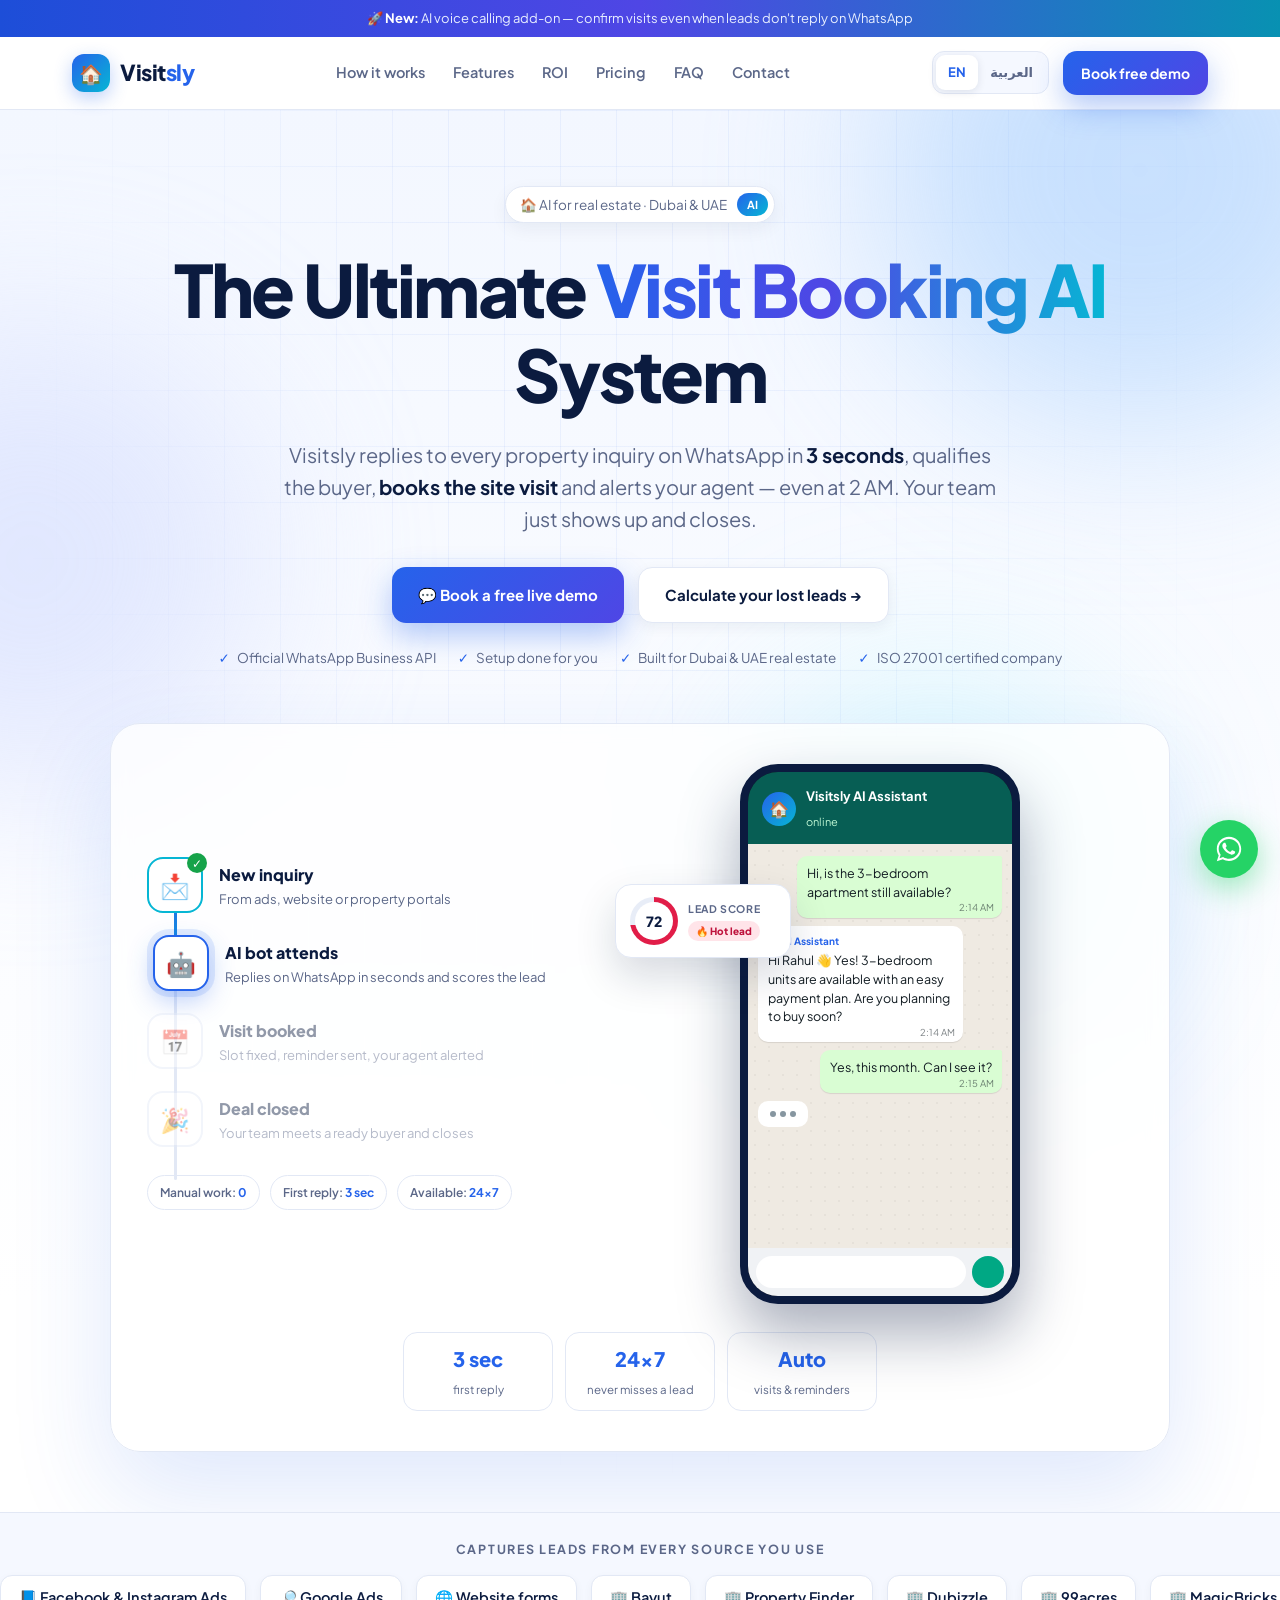
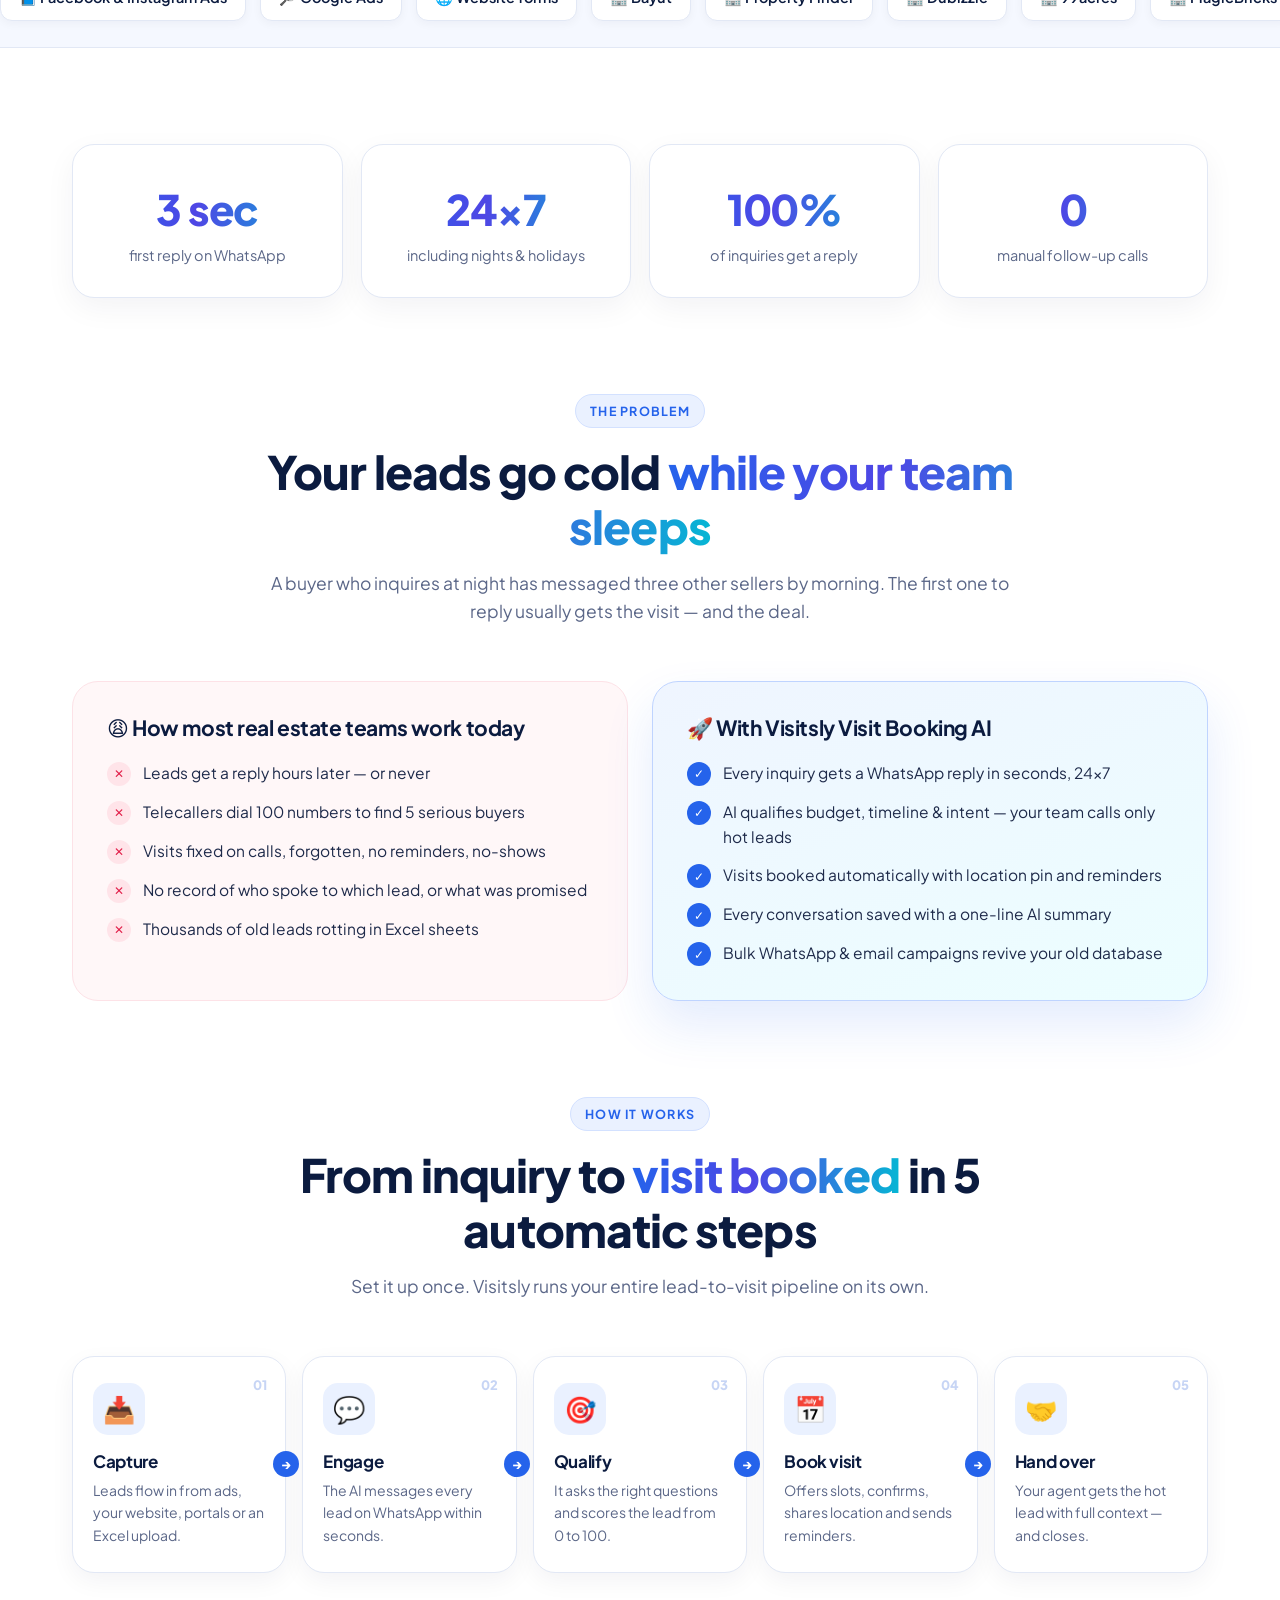
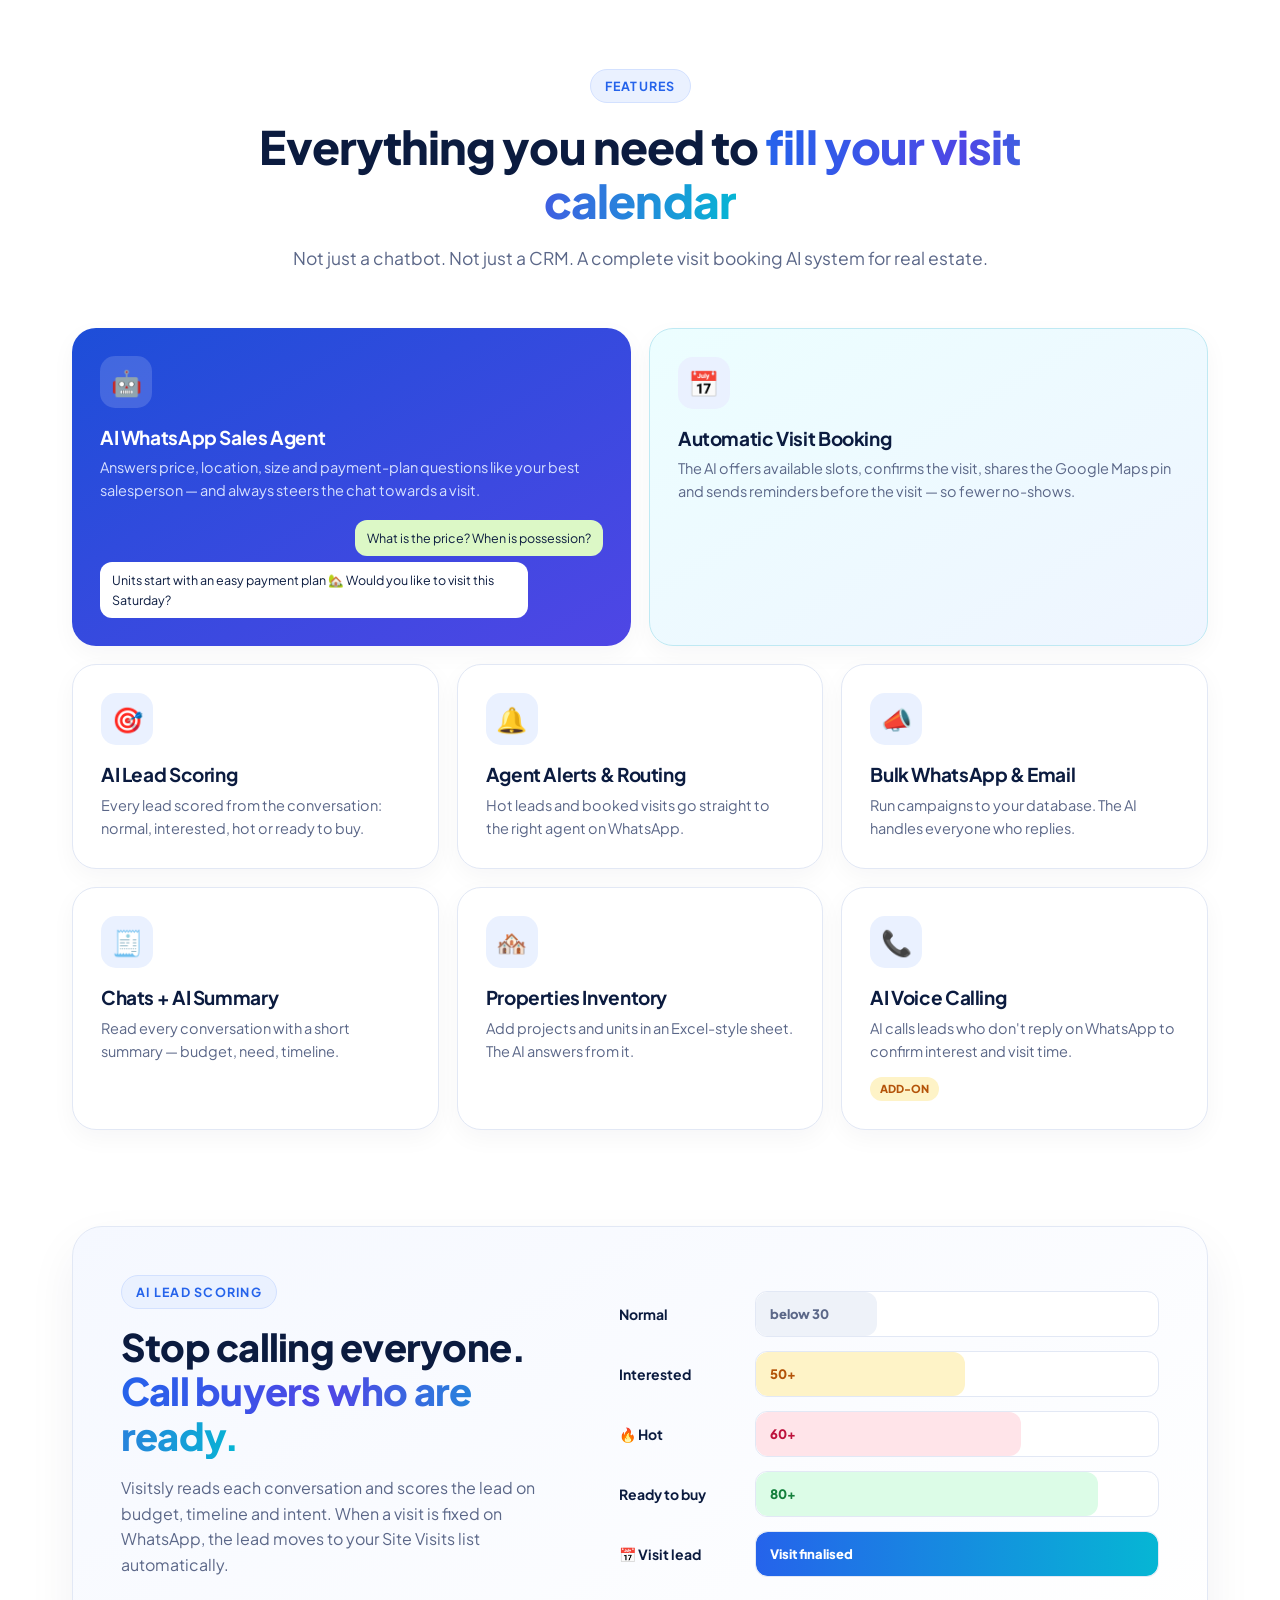
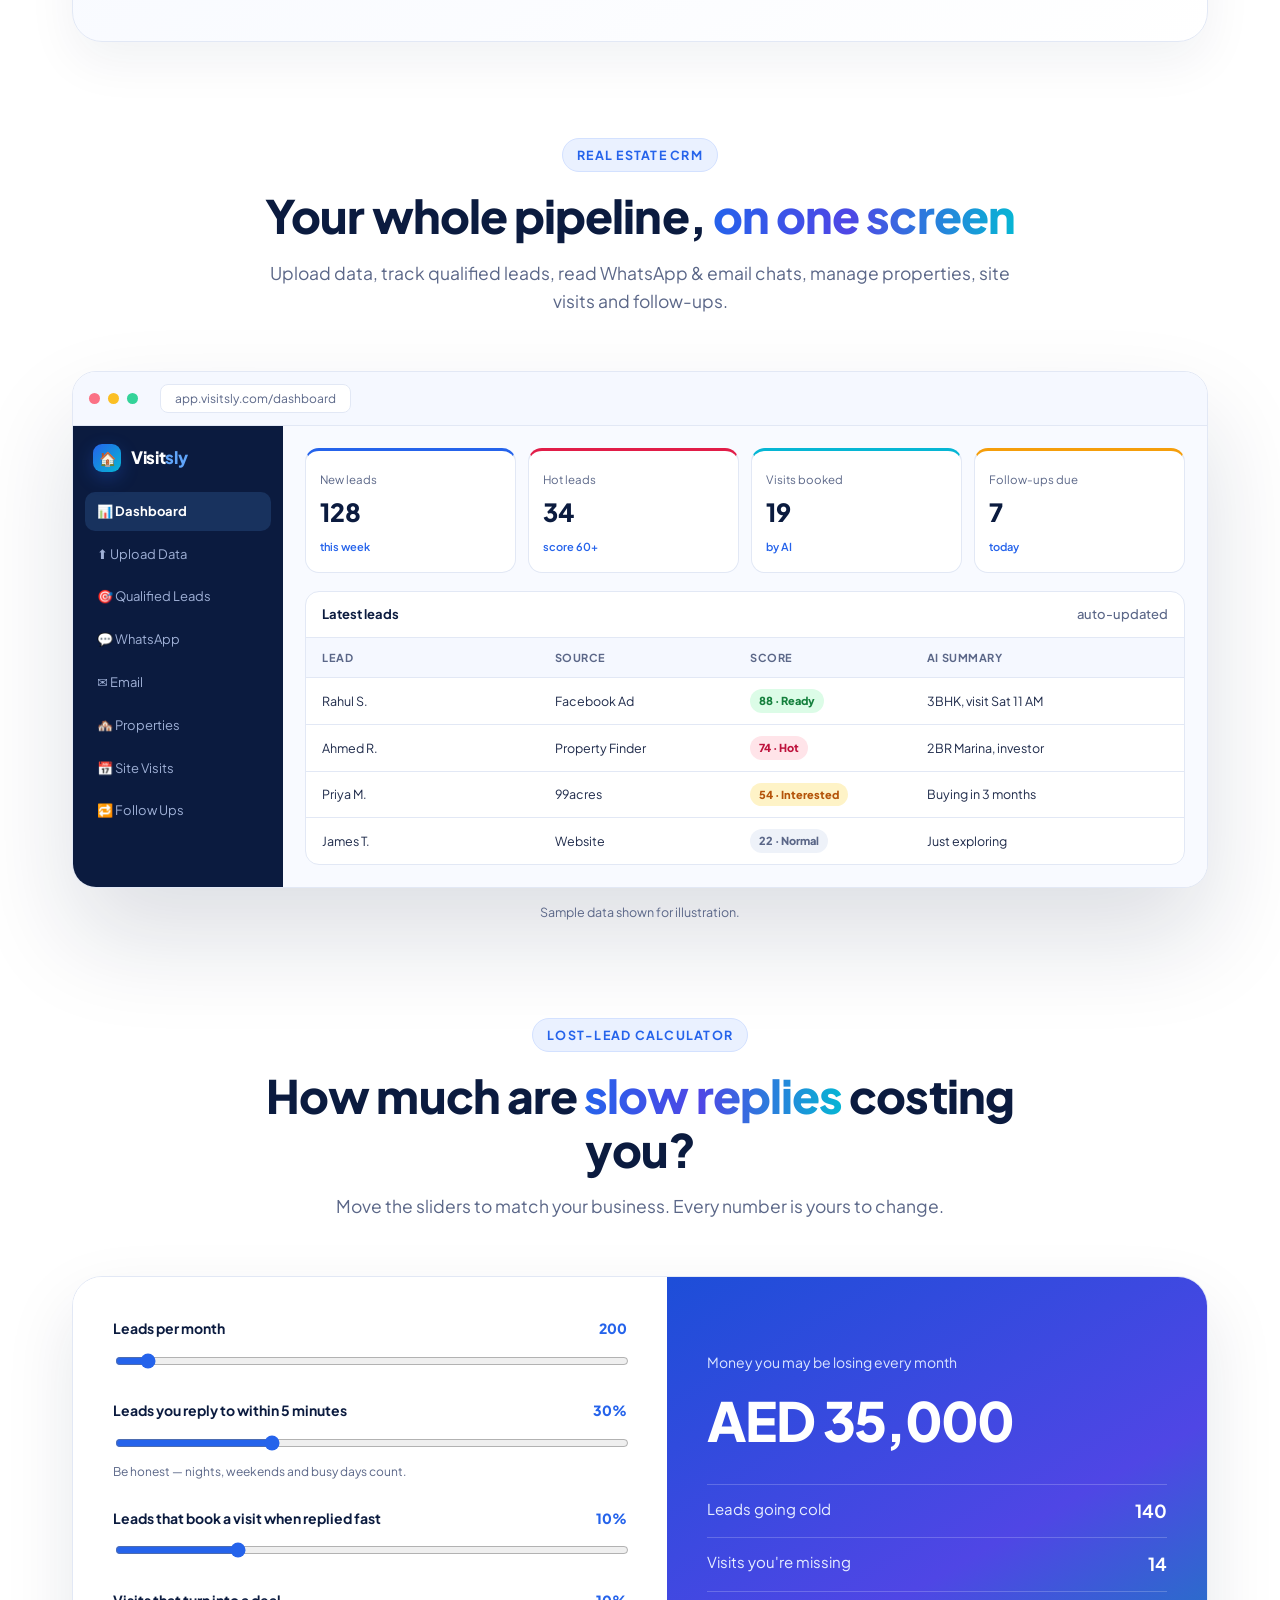
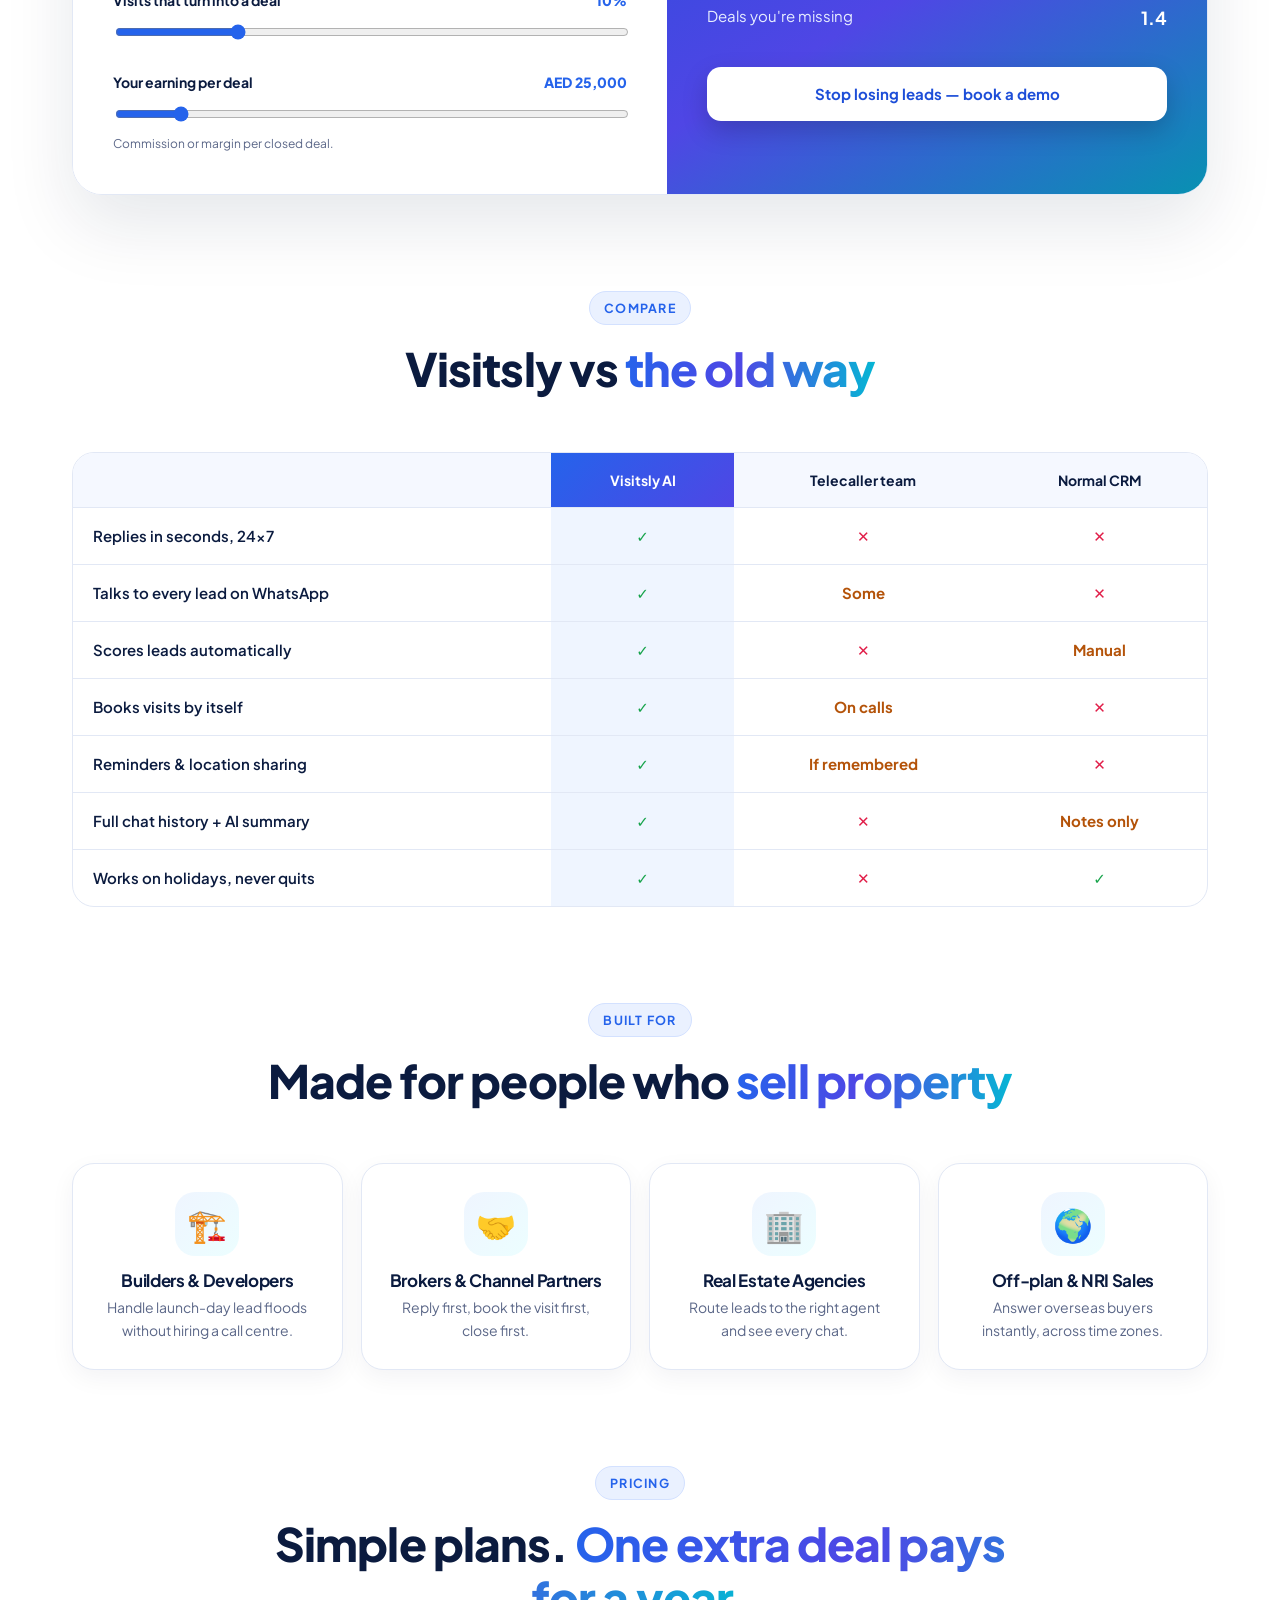
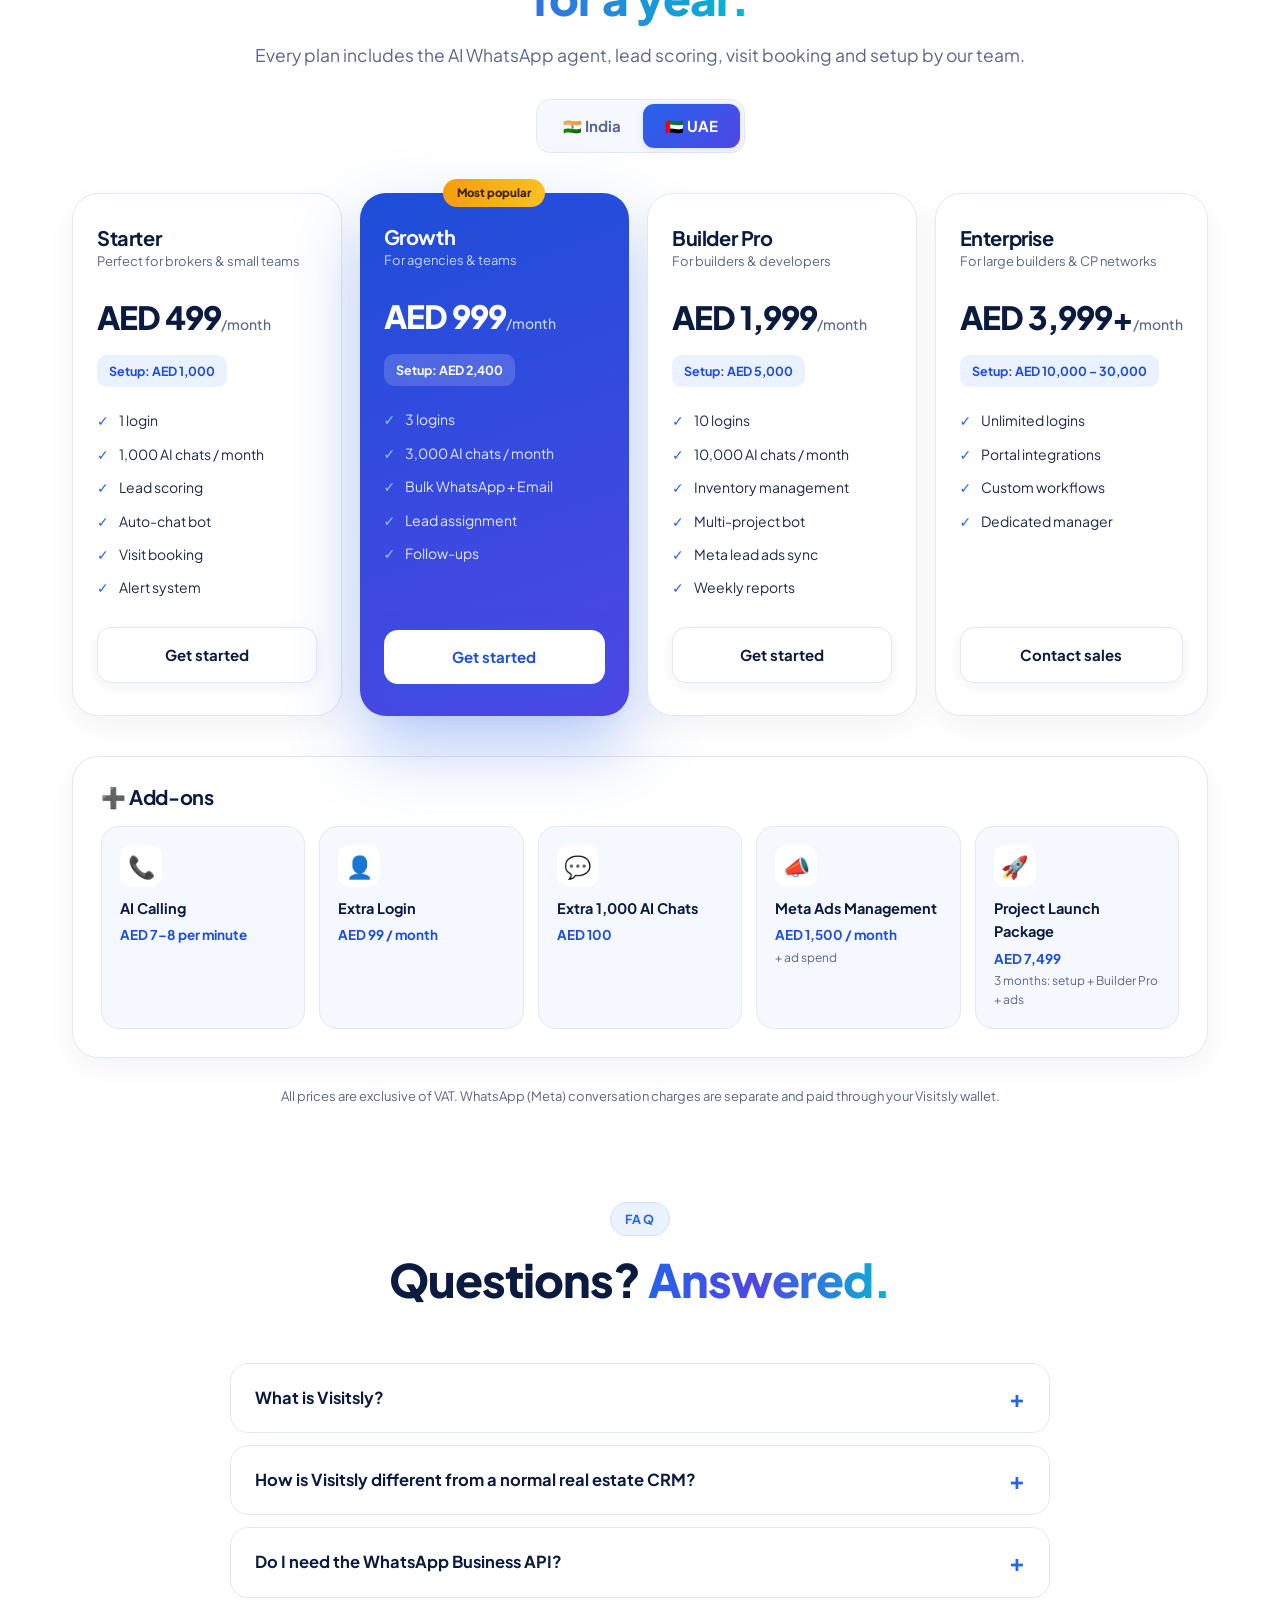
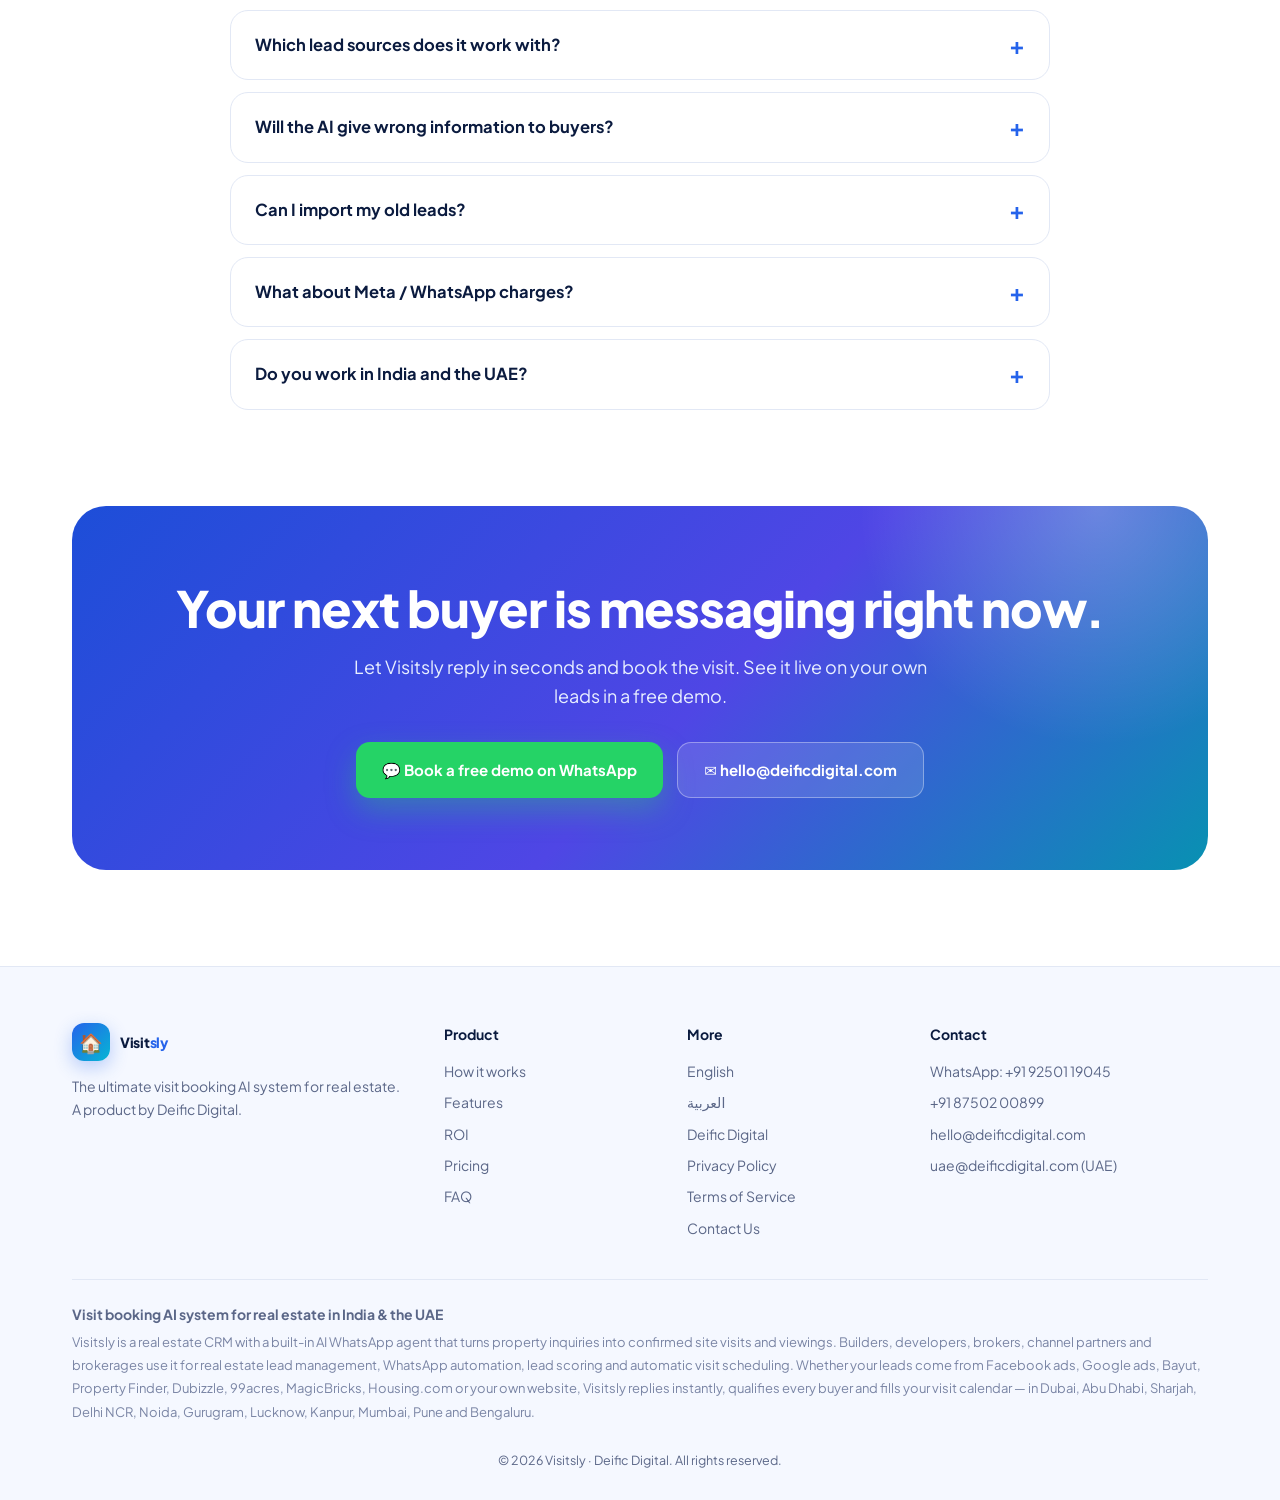
==== index.html @ 12e11d24 "Initial Visitsly website upload" ====
<!doctype html>

<html dir="ltr" lang="en">
  <head>
    <meta charset="utf-8" />
    <meta content="width=device-width,initial-scale=1" name="viewport" />
    <title>
      Visitsly — The Ultimate Visit Booking AI System for Real Estate | WhatsApp
      AI CRM
    </title>
    <meta
      content="Visitsly replies to every property lead on WhatsApp in 3 seconds, qualifies the buyer and books the site visit automatically. AI real estate CRM for builders, brokers and agencies in India and the UAE. Book a free demo."
      name="description"
    />
    <meta content="index,follow,max-image-preview:large" name="robots" />
    <link href="https://visitsly.com/" rel="canonical" />
    <meta content="website" property="og:type" />
    <meta content="Visitsly" property="og:site_name" />
    <meta content="en_US" property="og:locale" />
    <meta content="https://visitsly.com/" property="og:url" />
    <meta
      content="Visitsly — The Ultimate Visit Booking AI System"
      property="og:title"
    />
    <meta
      content="Visitsly replies to every property lead on WhatsApp in 3 seconds, qualifies the buyer and books the site visit automatically. AI real estate CRM for builders, brokers and agencies in India and the UAE. Book a free demo."
      property="og:description"
    />
    <meta content="https://visitsly.com/og-image.png" property="og:image" />
    <meta content="summary_large_image" name="twitter:card" />
    <meta
      content="Visitsly — The Ultimate Visit Booking AI System"
      name="twitter:title"
    />
    <meta
      content="Visitsly replies to every property lead on WhatsApp in 3 seconds, qualifies the buyer and books the site visit automatically. AI real estate CRM for builders, brokers and agencies in India and the UAE. Book a free demo."
      name="twitter:description"
    />
    <meta content="#2563eb" name="theme-color" />
    <link
      href="data:image/svg+xml,&lt;svg xmlns='http://www.w3.org/2000/svg' viewBox='0 0 100 100'&gt;&lt;rect width='100' height='100' rx='24' fill='%232563eb'/&gt;&lt;text x='50' y='68' font-size='56' text-anchor='middle'&gt;🏠&lt;/text&gt;&lt;/svg&gt;"
      rel="icon"
    />
    <link href="https://fonts.googleapis.com" rel="preconnect" />
    <link crossorigin="" href="https://fonts.gstatic.com" rel="preconnect" />
    <link
      href="https://fonts.googleapis.com/css2?family=Plus+Jakarta+Sans:wght@400;500;600;700;800&amp;family=IBM+Plex+Sans+Arabic:wght@400;500;600;700&amp;display=swap"
      rel="stylesheet"
    />
    <script type="application/ld+json">
      {
        "@context": "https://schema.org",
        "@graph": [
          {
            "@type": "Organization",
            "@id": "https://visitsly.com/#org",
            "name": "Visitsly by Deific Digital",
            "url": "https://visitsly.com/",
            "parentOrganization": {
              "@type": "Organization",
              "name": "Deific Digital",
              "url": "https://www.deificdigital.com"
            },
            "email": "hello@deificdigital.com",
            "contactPoint": [
              {
                "@type": "ContactPoint",
                "telephone": "+91-9250119045",
                "contactType": "sales",
                "areaServed": ["IN", "AE"],
                "availableLanguage": ["English"]
              }
            ]
          },
          {
            "@type": "WebPage",
            "url": "https://visitsly.com/",
            "name": "Visitsly — The Ultimate Visit Booking AI System for Real Estate | WhatsApp AI CRM",
            "inLanguage": "en",
            "isPartOf": {
              "@type": "WebSite",
              "@id": "https://visitsly.com/#website",
              "name": "Visitsly",
              "url": "https://visitsly.com/"
            }
          },
          {
            "@type": "SoftwareApplication",
            "name": "Visitsly",
            "applicationCategory": "BusinessApplication",
            "applicationSubCategory": "Real Estate CRM",
            "operatingSystem": "Web",
            "description": "Visitsly replies to every property lead on WhatsApp in 3 seconds, qualifies the buyer and books the site visit automatically. AI real estate CRM for builders, brokers and agencies in India and the UAE. Book a free demo.",
            "url": "https://visitsly.com/",
            "inLanguage": "en",
            "areaServed": ["IN", "AE"],
            "publisher": { "@id": "https://visitsly.com/#org" },
            "offers": [
              {
                "@type": "Offer",
                "name": "Starter",
                "price": "3999",
                "priceCurrency": "INR",
                "areaServed": "IN"
              },
              {
                "@type": "Offer",
                "name": "Growth",
                "price": "7999",
                "priceCurrency": "INR",
                "areaServed": "IN"
              },
              {
                "@type": "Offer",
                "name": "Builder Pro",
                "price": "14999",
                "priceCurrency": "INR",
                "areaServed": "IN"
              },
              {
                "@type": "Offer",
                "name": "Starter",
                "price": "499",
                "priceCurrency": "AED",
                "areaServed": "AE"
              },
              {
                "@type": "Offer",
                "name": "Growth",
                "price": "999",
                "priceCurrency": "AED",
                "areaServed": "AE"
              },
              {
                "@type": "Offer",
                "name": "Builder Pro",
                "price": "1999",
                "priceCurrency": "AED",
                "areaServed": "AE"
              }
            ]
          },
          {
            "@type": "FAQPage",
            "mainEntity": [
              {
                "@type": "Question",
                "name": "What is Visitsly?",
                "acceptedAnswer": {
                  "@type": "Answer",
                  "text": "Visitsly is a visit booking AI system for real estate. It replies to every property inquiry on WhatsApp within seconds, qualifies the buyer, scores the lead, books the site visit with reminders and alerts your sales agent — automatically, 24×7."
                }
              },
              {
                "@type": "Question",
                "name": "How is Visitsly different from a normal real estate CRM?",
                "acceptedAnswer": {
                  "@type": "Answer",
                  "text": "A normal CRM only stores leads and waits for your team to call. Visitsly actually talks to every lead on WhatsApp, finds out who is serious and books the visit by itself. It is a WhatsApp AI agent, lead scoring tool and real estate CRM in one."
                }
              },
              {
                "@type": "Question",
                "name": "Do I need the WhatsApp Business API?",
                "acceptedAnswer": {
                  "@type": "Answer",
                  "text": "Yes, and we set it up for you. You connect your number with a simple Facebook login, and Visitsly runs on the official WhatsApp Business API — no ban risk like unofficial bulk tools."
                }
              },
              {
                "@type": "Question",
                "name": "Which lead sources does it work with?",
                "acceptedAnswer": {
                  "@type": "Answer",
                  "text": "Any source — Facebook and Instagram lead ads, Google Ads, your website forms, portals like Bayut, Property Finder, Dubizzle, 99acres, MagicBricks and Housing.com, or a simple Excel upload."
                }
              },
              {
                "@type": "Question",
                "name": "Will the AI give wrong information to buyers?",
                "acceptedAnswer": {
                  "@type": "Answer",
                  "text": "The AI answers from the projects and properties you add in Visitsly. You can read every conversation, and anything it cannot answer is passed to your agent."
                }
              },
              {
                "@type": "Question",
                "name": "Can I import my old leads?",
                "acceptedAnswer": {
                  "@type": "Answer",
                  "text": "Yes. Upload an Excel sheet with name, mobile, email, address and job title, then send a bulk WhatsApp or email campaign. The AI takes over every reply."
                }
              },
              {
                "@type": "Question",
                "name": "What about Meta / WhatsApp charges?",
                "acceptedAnswer": {
                  "@type": "Answer",
                  "text": "Meta charges per conversation. You simply recharge a wallet inside Visitsly — no need to add your own card to Meta. These charges are separate from your plan."
                }
              },
              {
                "@type": "Question",
                "name": "Do you work in India and the UAE?",
                "acceptedAnswer": {
                  "@type": "Answer",
                  "text": "Yes. Visitsly is used by real estate teams across India (Delhi NCR, Noida, Lucknow, Kanpur, Mumbai, Pune, Bengaluru) and the UAE (Dubai, Abu Dhabi, Sharjah). Pricing is available in INR for India and AED for the UAE."
                }
              }
            ]
          }
        ]
      }
    </script>
    <style>
      :root {
        --font: "Plus Jakarta Sans", system-ui, sans-serif;
      }
      :root {
        --bg: #ffffff;
        --soft: #f5f8ff;
        --soft2: #eaf1ff;
        --line: #e2e8f5;
        --ink: #0b1b3f;
        --text: #1e2a4a;
        --muted: #5b6788;
        --blue: #2563eb;
        --blue-d: #1d4ed8;
        --indigo: #4f46e5;
        --cyan: #06b6d4;
        --sky: #38bdf8;
        --green: #16a34a;
        --wa: #25d366;
        --gold: #f59e0b;
        --pink: #e11d48;
        --navy: #0b1b3f;
      }
      * {
        box-sizing: border-box;
      }
      html {
        scroll-behavior: smooth;
      }
      body {
        margin: 0;
        overflow-x: hidden;
        background: var(--bg);
        color: var(--text);
        font-family: var(--font);
        line-height: 1.6;
        -webkit-font-smoothing: antialiased;
      }
      a {
        color: inherit;
        text-decoration: none;
      }
      .wrap {
        max-width: 1180px;
        margin: 0 auto;
        padding: 0 22px;
      }
      section {
        padding: 96px 0;
        position: relative;
      }
      h1,
      h2,
      h3 {
        line-height: 1.18;
        margin: 0;
        letter-spacing: -0.02em;
        color: var(--ink);
      }
      [dir="rtl"] h1,
      [dir="rtl"] h2,
      [dir="rtl"] h3 {
        letter-spacing: 0;
        line-height: 1.35;
      }
      .eyebrow {
        display: inline-flex;
        align-items: center;
        gap: 8px;
        font-size: 12.5px;
        font-weight: 700;
        letter-spacing: 0.1em;
        text-transform: uppercase;
        color: var(--blue);
        background: var(--soft2);
        border: 1px solid #d3e1ff;
        padding: 6px 14px;
        border-radius: 99px;
        margin-bottom: 16px;
      }
      [dir="rtl"] .eyebrow {
        letter-spacing: 0;
        font-size: 13.5px;
      }
      .sec-head {
        text-align: center;
        max-width: 780px;
        margin: 0 auto 56px;
      }
      .sec-head h2 {
        font-size: clamp(30px, 4.2vw, 46px);
        font-weight: 800;
      }
      .sec-head p {
        color: var(--muted);
        font-size: 17.5px;
        margin: 16px 0 0;
      }
      .grad {
        background: linear-gradient(
          92deg,
          #2563eb 0%,
          #4f46e5 45%,
          #06b6d4 100%
        );
        -webkit-background-clip: text;
        background-clip: text;
        color: transparent;
      }
      .btn {
        display: inline-flex;
        align-items: center;
        justify-content: center;
        gap: 8px;
        font-weight: 700;
        font-size: 15px;
        padding: 15px 26px;
        border-radius: 14px;
        transition:
          transform 0.2s,
          box-shadow 0.2s,
          background 0.2s;
        border: 0;
        font-family: inherit;
        cursor: pointer;
      }
      .btn-primary {
        background: linear-gradient(135deg, #2563eb, #4f46e5);
        color: #fff;
        box-shadow: 0 12px 30px rgba(37, 99, 235, 0.35);
      }
      .btn-primary:hover {
        transform: translateY(-2px);
        box-shadow: 0 16px 40px rgba(37, 99, 235, 0.45);
      }
      .btn-ghost {
        background: #fff;
        border: 1px solid var(--line);
        color: var(--ink);
        box-shadow: 0 4px 14px rgba(11, 27, 63, 0.06);
      }
      .btn-ghost:hover {
        border-color: #bcd0ff;
        background: var(--soft);
      }
      .btn-wa {
        background: var(--wa);
        color: #fff;
        box-shadow: 0 12px 30px rgba(37, 211, 102, 0.35);
      }

      .topbar {
        background: linear-gradient(90deg, #1d4ed8, #4f46e5, #0891b2);
        color: #e8efff;
        font-size: 13px;
        text-align: center;
        padding: 8px 16px;
      }
      .topbar b {
        color: #fff;
      }

      .nav {
        position: sticky;
        top: 0;
        z-index: 50;
        background: rgba(255, 255, 255, 0.85);
        backdrop-filter: blur(16px);
        border-bottom: 1px solid var(--line);
      }
      .nav .wrap {
        display: flex;
        align-items: center;
        justify-content: space-between;
        height: 72px;
        gap: 16px;
      }
      .logo {
        display: flex;
        align-items: center;
        gap: 10px;
        font-size: 22px;
      }
      .logo-mark {
        width: 38px;
        height: 38px;
        border-radius: 12px;
        background: linear-gradient(135deg, #2563eb, #06b6d4);
        display: grid;
        place-items: center;
        font-size: 19px;
        box-shadow: 0 6px 18px rgba(37, 99, 235, 0.3);
      }
      .lw {
        font-weight: 800;
        letter-spacing: -0.02em;
        color: var(--ink);
        font-family: "Plus Jakarta Sans", sans-serif;
      }
      .lw span {
        color: var(--blue);
      }
      .nav-links {
        display: flex;
        gap: 28px;
        font-size: 14.5px;
        color: var(--muted);
        font-weight: 600;
      }
      .nav-links a:hover {
        color: var(--blue);
      }
      .nav-right {
        display: flex;
        gap: 12px;
        align-items: center;
      }
      .seg {
        display: inline-flex;
        background: var(--soft);
        border: 1px solid var(--line);
        border-radius: 12px;
        padding: 3px;
      }
      .seg a,
      .seg button {
        font: inherit;
        font-size: 13px;
        font-weight: 700;
        padding: 7px 14px;
        border-radius: 9px;
        color: var(--muted);
        background: none;
        border: 0;
        cursor: pointer;
      }
      .seg .on {
        background: #fff;
        color: var(--blue);
        box-shadow: 0 2px 8px rgba(11, 27, 63, 0.1);
      }
      .nav .btn {
        padding: 11px 18px;
        font-size: 14px;
      }
      .menu-btn {
        display: none;
        background: none;
        border: 0;
        color: var(--ink);
        font-size: 26px;
        cursor: pointer;
      }

      /* hero */
      .hero {
        padding: 76px 0 60px;
        overflow: hidden;
        position: relative;
        background: linear-gradient(180deg, #f3f7ff 0%, #fff 85%);
      }
      .mesh {
        position: absolute;
        inset: 0;
        pointer-events: none;
        overflow: hidden;
      }
      .mesh i {
        position: absolute;
        border-radius: 50%;
        filter: blur(90px);
        opacity: 0.45;
        animation: float 18s ease-in-out infinite;
      }
      .mesh i:nth-child(1) {
        width: 520px;
        height: 520px;
        background: #93c5fd;
        top: -200px;
        right: -120px;
      }
      .mesh i:nth-child(2) {
        width: 460px;
        height: 460px;
        background: #c7d2fe;
        top: 220px;
        left: -200px;
        animation-delay: -6s;
      }
      .mesh i:nth-child(3) {
        width: 380px;
        height: 380px;
        background: #a5f3fc;
        top: 560px;
        right: 12%;
        animation-delay: -12s;
        opacity: 0.35;
      }
      .gridbg {
        position: absolute;
        inset: 0;
        background-image:
          linear-gradient(rgba(37, 99, 235, 0.06) 1px, transparent 1px),
          linear-gradient(90deg, rgba(37, 99, 235, 0.06) 1px, transparent 1px);
        background-size: 56px 56px;
        mask-image: radial-gradient(
          ellipse at 50% 15%,
          #000 25%,
          transparent 70%
        );
        -webkit-mask-image: radial-gradient(
          ellipse at 50% 15%,
          #000 25%,
          transparent 70%
        );
      }
      @keyframes float {
        0%,
        100% {
          transform: translate(0, 0);
        }
        50% {
          transform: translate(40px, 30px);
        }
      }
      .hero-top {
        text-align: center;
        max-width: 940px;
        margin: 0 auto 54px;
        position: relative;
        z-index: 1;
      }
      .hero-badge {
        display: inline-flex;
        align-items: center;
        gap: 10px;
        background: #fff;
        border: 1px solid var(--line);
        padding: 6px 6px 6px 14px;
        border-radius: 99px;
        font-size: 13.5px;
        color: var(--muted);
        margin-bottom: 24px;
        box-shadow: 0 6px 18px rgba(11, 27, 63, 0.06);
      }
      [dir="rtl"] .hero-badge {
        padding: 6px 14px 6px 6px;
      }
      .hero-badge b {
        background: linear-gradient(135deg, #2563eb, #06b6d4);
        color: #fff;
        font-size: 11px;
        padding: 3px 10px;
        border-radius: 99px;
      }
      .hero h1 {
        font-size: clamp(36px, 6vw, 72px);
        font-weight: 800;
        letter-spacing: -0.035em;
      }
      [dir="rtl"] .hero h1 {
        letter-spacing: 0;
        font-size: clamp(32px, 5.2vw, 62px);
      }
      .hero-sub {
        font-size: clamp(16.5px, 1.9vw, 20px);
        color: var(--muted);
        max-width: 720px;
        margin: 22px auto 32px;
      }
      .hero-sub strong {
        color: var(--ink);
        font-weight: 700;
      }
      .hero-cta {
        display: flex;
        gap: 14px;
        justify-content: center;
        flex-wrap: wrap;
      }
      .trust {
        display: flex;
        gap: 22px;
        justify-content: center;
        flex-wrap: wrap;
        margin-top: 24px;
        font-size: 13.5px;
        color: var(--muted);
      }
      .trust span::before {
        content: "✓";
        color: var(--blue);
        font-weight: 800;
        margin-inline-end: 7px;
      }

      .marq {
        direction: ltr;
        border-top: 1px solid var(--line);
        border-bottom: 1px solid var(--line);
        background: var(--soft);
        padding: 26px 0;
        overflow: hidden;
      }
      .marq p {
        text-align: center;
        color: var(--muted);
        font-size: 12.5px;
        text-transform: uppercase;
        letter-spacing: 0.14em;
        font-weight: 700;
        margin: 0 0 16px;
      }
      [dir="rtl"] .marq p {
        letter-spacing: 0;
        font-size: 14px;
      }
      .track {
        display: flex;
        gap: 14px;
        width: max-content;
        animation: marq 40s linear infinite;
        direction: ltr;
      }
      .marq:hover .track {
        animation-play-state: paused;
      }
      .track span {
        white-space: nowrap;
        font-size: 14.5px;
        font-weight: 600;
        padding: 10px 18px;
        border-radius: 12px;
        background: #fff;
        border: 1px solid var(--line);
        color: var(--ink);
        box-shadow: 0 3px 10px rgba(11, 27, 63, 0.04);
      }
      @keyframes marq {
        to {
          transform: translateX(-50%);
        }
      }

      .stats {
        display: grid;
        grid-template-columns: repeat(4, 1fr);
        gap: 18px;
      }
      .stat {
        text-align: center;
        padding: 30px 18px;
        border-radius: 22px;
        background: #fff;
        border: 1px solid var(--line);
        box-shadow: 0 10px 30px rgba(11, 27, 63, 0.05);
      }
      .stat b {
        display: block;
        font-size: 42px;
        font-weight: 800;
        letter-spacing: -0.03em;
        font-family: "Plus Jakarta Sans", sans-serif;
      }
      .stat span {
        color: var(--muted);
        font-size: 14.5px;
      }

      .compare {
        display: grid;
        grid-template-columns: 1fr 1fr;
        gap: 24px;
      }
      .cmp {
        border-radius: 26px;
        padding: 34px;
        border: 1px solid var(--line);
        background: #fff;
      }
      .cmp h3 {
        font-size: 21px;
        margin-bottom: 20px;
      }
      .cmp ul {
        list-style: none;
        margin: 0;
        padding: 0;
        display: flex;
        flex-direction: column;
        gap: 14px;
      }
      .cmp li {
        display: flex;
        gap: 12px;
        font-size: 15.5px;
        color: var(--text);
      }
      .cmp li i {
        font-style: normal;
        flex: 0 0 24px;
        height: 24px;
        border-radius: 50%;
        display: grid;
        place-items: center;
        font-size: 12px;
        font-weight: 800;
        margin-top: 1px;
      }
      .cmp.bad {
        background: #fff7f8;
        border-color: #fde2e7;
      }
      .cmp.bad li i {
        background: #ffe4e9;
        color: var(--pink);
      }
      .cmp.good {
        background: linear-gradient(160deg, #eff5ff, #ecfeff);
        border-color: #bfd4ff;
        box-shadow: 0 24px 50px rgba(37, 99, 235, 0.12);
      }
      .cmp.good li i {
        background: var(--blue);
        color: #fff;
      }

      .flow {
        display: grid;
        grid-template-columns: repeat(5, 1fr);
        gap: 16px;
        counter-reset: s;
      }
      .fl {
        position: relative;
        padding: 26px 20px;
        border-radius: 22px;
        background: #fff;
        border: 1px solid var(--line);
        counter-increment: s;
        box-shadow: 0 8px 24px rgba(11, 27, 63, 0.05);
      }
      .fl::before {
        content: "0" counter(s);
        position: absolute;
        top: 18px;
        inset-inline-end: 18px;
        font-size: 13px;
        font-weight: 800;
        color: #c7d5f5;
      }
      .fl .em {
        width: 52px;
        height: 52px;
        border-radius: 15px;
        display: grid;
        place-items: center;
        font-size: 26px;
        background: var(--soft2);
      }
      .fl h3 {
        font-size: 17px;
        margin: 16px 0 8px;
      }
      .fl p {
        margin: 0;
        font-size: 14px;
        color: var(--muted);
      }
      .fl:not(:last-child)::after {
        content: "→";
        position: absolute;
        inset-inline-end: -14px;
        top: 50%;
        transform: translateY(-50%);
        width: 26px;
        height: 26px;
        border-radius: 50%;
        background: var(--blue);
        color: #fff;
        display: grid;
        place-items: center;
        font-size: 13px;
        font-weight: 800;
        z-index: 2;
      }
      [dir="rtl"] .fl:not(:last-child)::after {
        content: "←";
      }

      .bento {
        display: grid;
        grid-template-columns: repeat(6, 1fr);
        gap: 18px;
      }
      .bx {
        grid-column: span 2;
        background: #fff;
        border: 1px solid var(--line);
        border-radius: 24px;
        padding: 28px;
        position: relative;
        overflow: hidden;
        transition:
          transform 0.25s,
          box-shadow 0.25s,
          border-color 0.25s;
        box-shadow: 0 8px 24px rgba(11, 27, 63, 0.04);
      }
      .bx:hover {
        transform: translateY(-4px);
        border-color: #bfd4ff;
        box-shadow: 0 20px 40px rgba(37, 99, 235, 0.12);
      }
      .bx.w3 {
        grid-column: span 3;
      }
      .bx.hl {
        background: linear-gradient(150deg, #1d4ed8, #4f46e5);
        border: 0;
        color: #dfe7ff;
      }
      .bx.hl h3 {
        color: #fff;
      }
      .bx.hl p {
        color: #d6e0ff;
      }
      .bx.hl2 {
        background: linear-gradient(150deg, #ecfeff, #eff5ff);
        border-color: #bfe9f3;
      }
      .bx .fi {
        width: 52px;
        height: 52px;
        border-radius: 15px;
        display: grid;
        place-items: center;
        font-size: 25px;
        margin-bottom: 18px;
        background: var(--soft2);
      }
      .bx.hl .fi {
        background: rgba(255, 255, 255, 0.15);
      }
      .bx h3 {
        font-size: 19px;
        margin-bottom: 8px;
      }
      .bx p {
        margin: 0;
        color: var(--muted);
        font-size: 14.5px;
      }
      .tagx {
        display: inline-block;
        margin-top: 14px;
        font-size: 11px;
        font-weight: 800;
        color: #b45309;
        background: #fef3c7;
        padding: 3px 10px;
        border-radius: 99px;
      }
      .mini-chat {
        margin-top: 18px;
        display: flex;
        flex-direction: column;
        gap: 6px;
      }
      .mini-chat span {
        font-size: 12.5px;
        padding: 8px 12px;
        border-radius: 12px;
        max-width: 85%;
      }
      .mini-chat .u {
        align-self: flex-end;
        background: #dcf8c6;
        color: #0b1b3f;
      }
      .mini-chat .b {
        align-self: flex-start;
        background: #fff;
        color: #0b1b3f;
      }

      .score-box {
        background: linear-gradient(150deg, #f5f8ff, #fff);
        border: 1px solid var(--line);
        border-radius: 30px;
        padding: 48px;
        display: grid;
        grid-template-columns: 1fr 1.2fr;
        gap: 48px;
        align-items: center;
        box-shadow: 0 20px 50px rgba(11, 27, 63, 0.06);
      }
      .score-box h2 {
        font-size: clamp(28px, 3.4vw, 38px);
        font-weight: 800;
      }
      .score-box p {
        color: var(--muted);
        font-size: 16px;
      }
      .tiers {
        display: flex;
        flex-direction: column;
        gap: 14px;
      }
      .tier {
        display: grid;
        grid-template-columns: 120px 1fr;
        gap: 16px;
        align-items: center;
      }
      .tier b {
        font-size: 14px;
        color: var(--ink);
      }
      .bar {
        height: 46px;
        border-radius: 12px;
        background: #fff;
        border: 1px solid var(--line);
        position: relative;
        overflow: hidden;
      }
      .bar span {
        position: absolute;
        top: 0;
        bottom: 0;
        inset-inline-start: 0;
        display: flex;
        align-items: center;
        padding-inline-start: 14px;
        font-size: 13px;
        font-weight: 800;
        border-radius: 12px;
        width: 0;
        white-space: nowrap;
        transition: width 1.3s cubic-bezier(0.2, 0.8, 0.2, 1);
      }
      .in .bar span {
        width: var(--w);
      }

      .dash {
        border-radius: 24px;
        border: 1px solid var(--line);
        background: #fff;
        box-shadow: 0 50px 100px rgba(11, 27, 63, 0.14);
        overflow: hidden;
        direction: ltr;
      }
      .dash-top {
        display: flex;
        align-items: center;
        gap: 8px;
        padding: 12px 16px;
        background: var(--soft);
        border-bottom: 1px solid var(--line);
      }
      .dash-top i {
        width: 11px;
        height: 11px;
        border-radius: 50%;
        background: #fb7185;
      }
      .dash-top i:nth-child(2) {
        background: #fbbf24;
      }
      .dash-top i:nth-child(3) {
        background: #34d399;
      }
      .dash-top span {
        margin-left: 14px;
        font-size: 12px;
        color: var(--muted);
        background: #fff;
        border: 1px solid var(--line);
        padding: 4px 14px;
        border-radius: 8px;
      }
      .dash-body {
        display: grid;
        grid-template-columns: 210px 1fr;
        min-height: 440px;
      }
      .side {
        background: #0b1b3f;
        padding: 18px 12px;
        display: flex;
        flex-direction: column;
        gap: 4px;
      }
      .side .logo {
        font-size: 17px;
        margin: 0 8px 16px;
      }
      .side .lw {
        color: #fff;
      }
      .side .lw span {
        color: #60a5fa;
      }
      .side .logo-mark {
        width: 28px;
        height: 28px;
        font-size: 14px;
        border-radius: 9px;
      }
      .side a {
        font-size: 13px;
        color: #9fb0d6;
        padding: 9px 12px;
        border-radius: 10px;
      }
      .side a.on {
        background: rgba(96, 165, 250, 0.16);
        color: #fff;
        font-weight: 700;
      }
      .dmain {
        padding: 22px;
        background: #f8faff;
      }
      .kpis {
        display: grid;
        grid-template-columns: repeat(4, 1fr);
        gap: 12px;
        margin-bottom: 18px;
      }
      .kpi {
        background: #fff;
        border: 1px solid var(--line);
        border-radius: 14px;
        padding: 14px;
      }
      .kpi small {
        color: var(--muted);
        font-size: 11.5px;
      }
      .kpi b {
        display: block;
        font-size: 25px;
        font-weight: 800;
        margin-top: 2px;
        color: var(--ink);
      }
      .kpi em {
        font-style: normal;
        font-size: 11px;
        color: var(--blue);
        font-weight: 600;
      }
      .kpi:nth-child(1) {
        border-top: 3px solid #2563eb;
      }
      .kpi:nth-child(2) {
        border-top: 3px solid #e11d48;
      }
      .kpi:nth-child(3) {
        border-top: 3px solid #06b6d4;
      }
      .kpi:nth-child(4) {
        border-top: 3px solid #f59e0b;
      }
      .tbl {
        background: #fff;
        border: 1px solid var(--line);
        border-radius: 14px;
        overflow: hidden;
      }
      .tbl-h {
        padding: 12px 16px;
        font-size: 13px;
        font-weight: 700;
        border-bottom: 1px solid var(--line);
        display: flex;
        justify-content: space-between;
        color: var(--ink);
      }
      .tbl-h span {
        color: var(--muted);
        font-weight: 500;
      }
      .row {
        display: grid;
        grid-template-columns: 1.2fr 1fr 0.9fr 1.3fr;
        gap: 10px;
        padding: 11px 16px;
        font-size: 12.5px;
        border-bottom: 1px solid var(--line);
        align-items: center;
      }
      .row:last-child {
        border-bottom: 0;
      }
      .row.h {
        color: var(--muted);
        font-size: 11px;
        text-transform: uppercase;
        letter-spacing: 0.05em;
        font-weight: 700;
        background: var(--soft);
      }
      .pill {
        display: inline-block;
        white-space: nowrap;
        font-size: 11px;
        font-weight: 800;
        padding: 3px 9px;
        border-radius: 99px;
      }
      .p-ready {
        background: #dcfce7;
        color: #15803d;
      }
      .p-hot {
        background: #ffe4e9;
        color: #be123c;
      }
      .p-int {
        background: #fef3c7;
        color: #b45309;
      }
      .p-new {
        background: #eef2f9;
        color: var(--muted);
      }
      .note {
        text-align: center;
        color: var(--muted);
        font-size: 12.5px;
        margin-top: 14px;
      }

      .rtoggle {
        display: flex;
        justify-content: center;
        margin: -26px 0 40px;
      }
      .rtoggle .seg {
        padding: 4px;
        border-radius: 14px;
      }
      .rtoggle .seg button {
        font-size: 15px;
        padding: 10px 22px;
        border-radius: 11px;
      }
      .rtoggle .seg .on {
        background: linear-gradient(135deg, #2563eb, #4f46e5);
        color: #fff;
      }

      .calc {
        display: grid;
        grid-template-columns: 1.1fr 1fr;
        border-radius: 30px;
        overflow: hidden;
        border: 1px solid var(--line);
        box-shadow: 0 30px 70px rgba(11, 27, 63, 0.1);
      }
      .calc-in {
        background: #fff;
        padding: 40px;
      }
      .calc-out {
        background: linear-gradient(150deg, #1d4ed8, #4f46e5 55%, #0891b2);
        padding: 40px;
        display: flex;
        flex-direction: column;
        justify-content: center;
        color: #e8efff;
      }
      .fld {
        margin-bottom: 24px;
      }
      .fld label {
        display: flex;
        justify-content: space-between;
        gap: 10px;
        font-size: 14px;
        font-weight: 700;
        margin-bottom: 10px;
        color: var(--ink);
      }
      .fld label output {
        color: var(--blue);
        font-weight: 800;
        white-space: nowrap;
      }
      .fld input[type="range"] {
        width: 100%;
        accent-color: #2563eb;
      }
      .fld small {
        color: var(--muted);
        font-size: 12px;
      }
      .calc-out .lbl {
        font-size: 14px;
        color: #dbe6ff;
      }
      .calc-out .big {
        font-size: clamp(36px, 5vw, 54px);
        font-weight: 800;
        letter-spacing: -0.03em;
        color: #fff;
        margin: 4px 0 20px;
        direction: ltr;
        text-align: start;
      }
      .co-row {
        display: flex;
        justify-content: space-between;
        padding: 12px 0;
        border-top: 1px solid rgba(255, 255, 255, 0.2);
        font-size: 15px;
      }
      .co-row b {
        font-size: 18px;
        color: #fff;
      }
      .calc-out .btn {
        margin-top: 22px;
        background: #fff;
        color: var(--blue-d);
        box-shadow: 0 10px 26px rgba(0, 0, 0, 0.18);
      }

      .vs-table {
        width: 100%;
        border-collapse: separate;
        border-spacing: 0;
        border: 1px solid var(--line);
        border-radius: 22px;
        overflow: hidden;
        font-size: 15px;
        background: #fff;
      }
      .vs-table th,
      .vs-table td {
        padding: 16px 20px;
        text-align: center;
        border-bottom: 1px solid var(--line);
      }
      .vs-table th {
        background: var(--soft);
        font-size: 14px;
        color: var(--ink);
      }
      .vs-table td:first-child,
      .vs-table th:first-child {
        text-align: start;
        font-weight: 600;
        color: var(--ink);
      }
      .vs-table tr:last-child td {
        border-bottom: 0;
      }
      .vs-table .us {
        background: #eff5ff;
      }
      .vs-table th.us {
        color: #fff;
        background: linear-gradient(135deg, #2563eb, #4f46e5);
      }
      .y {
        color: #16a34a;
        font-weight: 800;
      }
      .n {
        color: #e11d48;
        font-weight: 800;
      }
      .m {
        color: #b45309;
        font-weight: 700;
      }

      .who {
        display: grid;
        grid-template-columns: repeat(4, 1fr);
        gap: 18px;
      }
      .who > div {
        background: #fff;
        border: 1px solid var(--line);
        border-radius: 22px;
        padding: 28px;
        text-align: center;
        box-shadow: 0 8px 24px rgba(11, 27, 63, 0.05);
      }
      .who .em {
        width: 64px;
        height: 64px;
        margin: 0 auto;
        border-radius: 20px;
        display: grid;
        place-items: center;
        font-size: 32px;
        background: linear-gradient(135deg, #eff5ff, #ecfeff);
      }
      .who h3 {
        font-size: 17px;
        margin: 14px 0 6px;
      }
      .who p {
        margin: 0;
        font-size: 14px;
        color: var(--muted);
      }

      .prices {
        display: grid;
        grid-template-columns: repeat(4, 1fr);
        gap: 18px;
        align-items: stretch;
      }
      .price {
        background: #fff;
        border: 1px solid var(--line);
        border-radius: 26px;
        padding: 32px 24px;
        display: flex;
        flex-direction: column;
        position: relative;
        box-shadow: 0 10px 30px rgba(11, 27, 63, 0.05);
      }
      .price.pop {
        background: linear-gradient(160deg, #1d4ed8, #4f46e5);
        border: 0;
        color: #e2e9ff;
        transform: translateY(-10px);
        box-shadow: 0 30px 70px rgba(37, 99, 235, 0.35);
      }
      .price.pop h3,
      .price.pop .amt {
        color: #fff;
      }
      .price.pop .seats,
      .price.pop .setup,
      .price.pop .amt small {
        color: #c7d4ff;
      }
      .price .badge {
        position: absolute;
        top: -14px;
        left: 50%;
        transform: translateX(-50%);
        background: linear-gradient(90deg, #f59e0b, #fbbf24);
        color: #3b2300;
        font-size: 11.5px;
        font-weight: 800;
        padding: 5px 14px;
        border-radius: 99px;
        white-space: nowrap;
      }
      .price h3 {
        font-size: 20px;
      }
      .price .seats {
        font-size: 13px;
        color: var(--muted);
        margin-top: 2px;
      }
      .price .amt {
        white-space: nowrap;
        font-size: clamp(26px, 2.5vw, 33px);
        font-weight: 800;
        margin: 20px 0 0;
        letter-spacing: -0.03em;
        color: var(--ink);
        font-family: "Plus Jakarta Sans", sans-serif;
      }
      .price .amt small {
        font-size: 14px;
        color: var(--muted);
        font-weight: 500;
        letter-spacing: 0;
      }
      .price .amt.sm {
        font-size: 28px;
      }
      .price .setup {
        font-size: 12.5px;
        color: var(--muted);
        min-height: 20px;
      }
      .price ul {
        list-style: none;
        padding: 0;
        margin: 22px 0 28px;
        display: flex;
        flex-direction: column;
        gap: 11px;
        font-size: 14px;
        flex: 1;
      }
      .price li::before {
        content: "✓";
        color: var(--blue);
        font-weight: 800;
        margin-inline-end: 10px;
      }
      .price.pop li::before {
        color: #7dd3fc;
      }
      .price.pop .btn {
        background: #fff;
        color: var(--blue-d);
      }
      .price-note {
        text-align: center;
        color: var(--muted);
        font-size: 13px;
        margin-top: 28px;
      }
      body:not(.reg-ae) .rg-ae {
        display: none !important;
      }
      body.reg-ae .rg-in {
        display: none !important;
      }
      .price .yr {
        font-size: 13.5px;
        font-weight: 700;
        color: var(--ink);
        margin-top: 6px;
        display: flex;
        gap: 8px;
        align-items: center;
        flex-wrap: wrap;
      }
      .price .yr em {
        font-style: normal;
        font-size: 11px;
        font-weight: 800;
        background: #dcfce7;
        color: #15803d;
        padding: 2px 9px;
        border-radius: 99px;
      }
      .price.pop .yr {
        color: #fff;
      }
      .price.pop .yr em {
        background: rgba(255, 255, 255, 0.18);
        color: #fff;
      }
      .price .sub {
        font-size: 13px;
        color: var(--muted);
        margin-top: 2px;
      }
      .price.pop .sub {
        color: #c7d4ff;
      }
      .setup-pill {
        display: inline-block;
        margin-top: 12px;
        font-size: 12.5px;
        font-weight: 700;
        background: var(--soft2);
        color: var(--blue-d);
        padding: 6px 12px;
        border-radius: 10px;
      }
      .price.pop .setup-pill {
        background: rgba(255, 255, 255, 0.16);
        color: #fff;
      }
      .addons {
        margin-top: 40px;
        background: #fff;
        border: 1px solid var(--line);
        border-radius: 26px;
        padding: 28px;
        box-shadow: 0 10px 30px rgba(11, 27, 63, 0.05);
      }
      .addons h3 {
        font-size: 20px;
        margin-bottom: 18px;
        display: flex;
        align-items: center;
        gap: 10px;
      }
      .ad-grid {
        display: grid;
        grid-template-columns: repeat(5, 1fr);
        gap: 14px;
      }
      .ad {
        background: var(--soft);
        border: 1px solid var(--line);
        border-radius: 18px;
        padding: 18px;
      }
      .ad .ai {
        font-size: 22px;
        width: 42px;
        height: 42px;
        border-radius: 12px;
        background: #fff;
        display: grid;
        place-items: center;
        margin-bottom: 10px;
      }
      .ad b {
        display: block;
        font-size: 14.5px;
        color: var(--ink);
      }
      .ad span {
        display: block;
        font-size: 13.5px;
        color: var(--blue-d);
        font-weight: 700;
        margin-top: 4px;
      }
      .ad small {
        display: block;
        font-size: 12px;
        color: var(--muted);
        margin-top: 2px;
      }
      @media (max-width: 1020px) {
        .ad-grid {
          grid-template-columns: 1fr 1fr;
        }
      }
      @media (max-width: 860px) {
        .ad-grid {
          grid-template-columns: 1fr;
        }
      }

      .faq {
        max-width: 820px;
        margin: 0 auto;
        display: flex;
        flex-direction: column;
        gap: 12px;
      }
      .faq details {
        background: #fff;
        border: 1px solid var(--line);
        border-radius: 18px;
        padding: 0 24px;
        transition:
          border-color 0.2s,
          box-shadow 0.2s;
      }
      .faq details[open] {
        border-color: #bfd4ff;
        box-shadow: 0 12px 30px rgba(37, 99, 235, 0.1);
      }
      .faq summary {
        list-style: none;
        cursor: pointer;
        padding: 21px 0;
        font-weight: 700;
        font-size: 16.5px;
        display: flex;
        justify-content: space-between;
        gap: 16px;
        color: var(--ink);
      }
      .faq summary::-webkit-details-marker {
        display: none;
      }
      .faq summary::after {
        content: "+";
        font-size: 24px;
        color: var(--blue);
        line-height: 1;
        transition: transform 0.25s;
      }
      .faq details[open] summary::after {
        transform: rotate(45deg);
      }
      .faq details p {
        margin: 0 0 22px;
        color: var(--muted);
        font-size: 15px;
      }

      .cta {
        border-radius: 34px;
        padding: 72px 40px;
        text-align: center;
        background: linear-gradient(135deg, #1d4ed8, #4f46e5 55%, #0891b2);
        position: relative;
        overflow: hidden;
        color: #e8efff;
      }
      .cta::before {
        content: "";
        position: absolute;
        width: 520px;
        height: 520px;
        right: -150px;
        top: -260px;
        background: radial-gradient(
          circle,
          rgba(255, 255, 255, 0.25),
          transparent 65%
        );
      }
      .cta > * {
        position: relative;
        z-index: 1;
      }
      .cta h2 {
        font-size: clamp(30px, 4.4vw, 50px);
        font-weight: 800;
        color: #fff;
      }
      .cta p {
        font-size: 18px;
        max-width: 600px;
        margin: 16px auto 32px;
      }
      .cta .btn-ghost {
        background: rgba(255, 255, 255, 0.12);
        color: #fff;
        border-color: rgba(255, 255, 255, 0.35);
        box-shadow: none;
      }

      footer {
        border-top: 1px solid var(--line);
        padding: 56px 0 30px;
        background: var(--soft);
        margin-top: 96px;
      }
      .foot {
        display: grid;
        grid-template-columns: 1.6fr 1fr 1fr 1.3fr;
        gap: 30px;
      }
      .foot p,
      .foot a,
      .foot li {
        color: var(--muted);
        font-size: 14px;
      }
      .foot h4 {
        font-size: 14px;
        margin: 0 0 14px;
        color: var(--ink);
      }
      .foot ul {
        list-style: none;
        margin: 0;
        padding: 0;
        display: flex;
        flex-direction: column;
        gap: 9px;
      }
      .foot a:hover {
        color: var(--blue);
      }
      .seo-text {
        margin-top: 40px;
        padding-top: 26px;
        border-top: 1px solid var(--line);
        color: #7a85a5;
        font-size: 13px;
        line-height: 1.8;
      }
      .seo-text h2 {
        font-size: 14px;
        color: var(--muted);
        margin-bottom: 8px;
        letter-spacing: 0;
      }
      .copy {
        text-align: center;
        color: var(--muted);
        font-size: 12.5px;
        margin-top: 26px;
      }

      .wa-float {
        position: fixed;
        inset-inline-end: 22px;
        bottom: 22px;
        z-index: 60;
        width: 58px;
        height: 58px;
        border-radius: 50%;
        background: #25d366;
        display: grid;
        place-items: center;
        box-shadow: 0 10px 30px rgba(37, 211, 102, 0.45);
        transition: transform 0.2s;
      }
      .wa-float:hover {
        transform: scale(1.08);
      }
      .wa-float svg {
        width: 30px;
        height: 30px;
        fill: #fff;
      }

      .rv {
        opacity: 0;
        transform: translateY(26px);
        transition:
          opacity 0.7s,
          transform 0.7s;
      }
      .rv.in {
        opacity: 1;
        transform: none;
      }

      @media (max-width: 1020px) {
        .bento {
          grid-template-columns: 1fr 1fr;
        }
        .bx,
        .bx.w3 {
          grid-column: span 1;
        }
        .flow {
          grid-template-columns: 1fr 1fr;
        }
        .fl::after {
          display: none;
        }
        .prices,
        .who,
        .stats {
          grid-template-columns: 1fr 1fr;
        }
        .price.pop {
          transform: none;
        }
        .score-box,
        .calc {
          grid-template-columns: 1fr;
        }
        .score-box {
          padding: 32px;
        }
        .foot {
          grid-template-columns: 1fr 1fr;
        }
        .dash-body {
          grid-template-columns: 1fr;
        }
        .side {
          display: none;
        }
        .nav-links {
          gap: 18px;
        }
      }
      @media (max-width: 860px) {
        section {
          padding: 72px 0;
        }
        .nav-links {
          display: none;
          position: absolute;
          top: 72px;
          left: 0;
          right: 0;
          flex-direction: column;
          gap: 0;
          background: #fff;
          border-bottom: 1px solid var(--line);
          padding: 10px 22px;
        }
        .nav-links.open {
          display: flex;
        }
        .nav-links a {
          padding: 12px 0;
        }
        .menu-btn {
          display: block;
        }
        .nav .btn {
          display: none;
        }
        .compare,
        .bento,
        .flow,
        .prices,
        .who {
          grid-template-columns: 1fr;
        }
        .kpis {
          grid-template-columns: 1fr 1fr;
        }
        .row {
          grid-template-columns: 1.1fr 1fr 0.9fr;
        }
        .row > :nth-child(4) {
          display: none;
        }
        .foot {
          grid-template-columns: 1fr;
        }
        .cta {
          padding: 52px 22px;
        }
        .calc-in,
        .calc-out {
          padding: 28px;
        }
        .vs-table {
          font-size: 13px;
        }
        .vs-table th,
        .vs-table td {
          padding: 12px 8px;
        }
        .topbar {
          font-size: 12px;
        }
        .rtoggle {
          margin-top: -30px;
        }
      }

      /* ===== hero animation ===== */
      .vs-anim {
        --vs-line: #e2e8f5;
        --vs-accent: #2563eb;
        --vs-accent2: #06b6d4;
        color: var(--ink);
        width: 100%;
        max-width: 1060px;
        margin: 0 auto;
        border-radius: 30px;
        padding: 40px 36px;
        position: relative;
        background: rgba(255, 255, 255, 0.75);
        border: 1px solid var(--line);
        backdrop-filter: blur(10px);
        box-shadow: 0 40px 100px rgba(37, 99, 235, 0.15);
        z-index: 1;
      }
      .vs-grid {
        display: grid;
        grid-template-columns: 1fr 1.15fr;
        gap: 40px;
        align-items: center;
      }
      .vs-steps {
        position: relative;
        display: flex;
        flex-direction: column;
        gap: 22px;
      }
      .vs-line {
        position: absolute;
        inset-inline-start: 27px;
        top: 30px;
        bottom: 30px;
        width: 3px;
        background: var(--vs-line);
        border-radius: 3px;
      }
      .vs-line-fill {
        position: absolute;
        left: 0;
        top: 0;
        width: 100%;
        height: 0;
        border-radius: 3px;
        background: linear-gradient(#2563eb, #06b6d4);
        transition: height 0.8s ease;
      }
      .vs-step {
        display: flex;
        gap: 16px;
        align-items: center;
        position: relative;
        opacity: 0.45;
        transition:
          opacity 0.5s,
          transform 0.5s;
      }
      .vs-step.is-active,
      .vs-step.is-done {
        opacity: 1;
      }
      .vs-step.is-active {
        transform: translateX(6px);
      }
      [dir="rtl"] .vs-step.is-active {
        transform: translateX(-6px);
      }
      .vs-ico {
        flex: 0 0 56px;
        height: 56px;
        border-radius: 16px;
        display: grid;
        place-items: center;
        font-size: 24px;
        background: #fff;
        border: 2px solid var(--vs-line);
        position: relative;
        transition: all 0.5s;
      }
      .vs-step.is-active .vs-ico {
        border-color: #2563eb;
        box-shadow:
          0 0 0 6px rgba(37, 99, 235, 0.12),
          0 10px 26px rgba(37, 99, 235, 0.3);
      }
      .vs-step.is-done .vs-ico {
        border-color: #06b6d4;
      }
      .vs-step.is-done .vs-ico::after {
        content: "✓";
        position: absolute;
        inset-inline-end: -6px;
        top: -6px;
        width: 20px;
        height: 20px;
        border-radius: 50%;
        background: #16a34a;
        color: #fff;
        font-size: 12px;
        font-weight: 800;
        display: grid;
        place-items: center;
      }
      .vs-step h4 {
        margin: 0 0 2px;
        font-size: 16px;
        font-weight: 800;
        color: var(--ink);
      }
      .vs-step p {
        margin: 0;
        font-size: 13px;
        color: var(--muted);
        line-height: 1.45;
      }
      .vs-auto {
        margin-top: 6px;
        display: flex;
        gap: 10px;
        flex-wrap: wrap;
      }
      .vs-auto span {
        font-size: 12px;
        font-weight: 600;
        padding: 7px 12px;
        border-radius: 99px;
        background: #fff;
        border: 1px solid var(--vs-line);
        color: var(--muted);
      }
      .vs-auto b {
        color: #2563eb;
      }
      .vs-stage {
        position: relative;
        height: 540px;
        display: flex;
        justify-content: center;
        direction: ltr;
      }
      .vs-phone {
        width: 280px;
        height: 540px;
        border-radius: 38px;
        background: #111;
        border: 8px solid #0b1b3f;
        box-shadow: 0 30px 60px rgba(11, 27, 63, 0.35);
        overflow: hidden;
        display: flex;
        flex-direction: column;
        position: relative;
      }
      .vs-phead {
        background: #075e54;
        padding: 14px 14px 12px;
        display: flex;
        align-items: center;
        gap: 10px;
      }
      .vs-avatar {
        width: 34px;
        height: 34px;
        border-radius: 50%;
        background: linear-gradient(135deg, #2563eb, #06b6d4);
        display: grid;
        place-items: center;
        font-size: 16px;
      }
      .vs-phead b {
        display: block;
        font-size: 13px;
        color: #fff;
      }
      .vs-phead small {
        font-size: 11px;
        color: #bdf5d3;
      }
      .vs-chat {
        flex: 1;
        padding: 12px 10px;
        overflow-y: auto;
        scroll-behavior: smooth;
        scrollbar-width: none;
        background: #efeae2
          radial-gradient(rgba(0, 0, 0, 0.04) 1px, transparent 1px) 0 0/14px
          14px;
        display: flex;
        flex-direction: column;
        gap: 8px;
      }
      .vs-chat::-webkit-scrollbar {
        display: none;
      }
      .vs-msg {
        max-width: 84%;
        font-size: 12.5px;
        line-height: 1.5;
        padding: 8px 10px 16px;
        border-radius: 10px;
        position: relative;
        color: #111b21;
        box-shadow: 0 1px 1px rgba(0, 0, 0, 0.1);
        animation: vsPop 0.35s cubic-bezier(0.2, 1.3, 0.5, 1) both;
      }
      .vs-msg .vs-time {
        position: absolute;
        right: 8px;
        bottom: 3px;
        font-size: 9.5px;
        opacity: 0.55;
      }
      .vs-user {
        align-self: flex-end;
        background: #d9fdd3;
        border-top-right-radius: 2px;
      }
      .vs-bot {
        align-self: flex-start;
        background: #fff;
        border-top-left-radius: 2px;
      }
      .vs-rtl .vs-msg {
        direction: rtl;
        text-align: right;
      }
      .vs-bot .vs-tag {
        display: block;
        font-size: 10px;
        font-weight: 700;
        color: #2563eb;
        margin-bottom: 2px;
      }
      .vs-typing {
        align-self: flex-start;
        background: #fff;
        padding: 10px 12px;
        border-radius: 10px;
        display: flex;
        gap: 4px;
      }
      .vs-typing i {
        width: 6px;
        height: 6px;
        border-radius: 50%;
        background: #8696a0;
        animation: vsDot 1s infinite;
      }
      .vs-typing i:nth-child(2) {
        animation-delay: 0.15s;
      }
      .vs-typing i:nth-child(3) {
        animation-delay: 0.3s;
      }
      .vs-pinput {
        padding: 8px;
        background: #f0f2f5;
        display: flex;
        gap: 6px;
      }
      .vs-pinput div {
        flex: 1;
        height: 32px;
        border-radius: 99px;
        background: #fff;
      }
      .vs-pinput span {
        width: 32px;
        height: 32px;
        border-radius: 50%;
        background: #00a884;
      }
      .vs-card {
        position: absolute;
        background: #fff;
        border: 1px solid var(--vs-line);
        border-radius: 16px;
        padding: 12px 14px;
        box-shadow: 0 18px 40px rgba(11, 27, 63, 0.16);
        opacity: 0;
        transform: translateY(14px) scale(0.92);
        transition:
          opacity 0.45s,
          transform 0.45s cubic-bezier(0.2, 1.3, 0.5, 1);
        z-index: 3;
        font-size: 12px;
        color: var(--ink);
      }
      .vs-rtl .vs-card {
        direction: rtl;
      }
      .vs-card.show {
        opacity: 1;
        transform: none;
      }
      .vs-card .vs-k {
        font-size: 10.5px;
        color: var(--muted);
        text-transform: uppercase;
        letter-spacing: 0.06em;
        font-weight: 700;
      }
      .vs-card .vs-v {
        font-size: 14px;
        font-weight: 800;
        margin-top: 2px;
      }
      .vs-toast {
        top: -6px;
        left: 50%;
        margin-left: -130px;
        width: 260px;
        display: flex;
        gap: 10px;
        align-items: center;
        z-index: 4;
      }
      .vs-toast .vs-bell {
        font-size: 20px;
      }
      .vs-src {
        display: inline-block;
        font-size: 10px;
        font-weight: 700;
        background: #eef2ff;
        color: #4f46e5;
        padding: 2px 8px;
        border-radius: 99px;
        margin-top: 3px;
      }
      .vs-score {
        left: -12px;
        top: 120px;
        width: 176px;
        display: flex;
        gap: 10px;
        align-items: center;
      }
      .vs-ring {
        --p: 0;
        width: 48px;
        height: 48px;
        border-radius: 50%;
        flex: 0 0 48px;
        display: grid;
        place-items: center;
        background: conic-gradient(
          var(--vs-ring, #f59e0b) calc(var(--p) * 1%),
          #e8edf7 0
        );
      }
      .vs-ring span {
        width: 38px;
        height: 38px;
        border-radius: 50%;
        background: #fff;
        display: grid;
        place-items: center;
        font-weight: 800;
        font-size: 14px;
      }
      .vs-badge {
        display: inline-block;
        white-space: nowrap;
        font-size: 10px;
        font-weight: 800;
        padding: 2px 8px;
        border-radius: 99px;
        margin-top: 3px;
        background: #eef2f9;
        color: var(--muted);
      }
      .vs-badge.int {
        background: #fef3c7;
        color: #b45309;
      }
      .vs-badge.hot {
        background: #ffe4e9;
        color: #be123c;
      }
      .vs-badge.ready {
        background: #dcfce7;
        color: #15803d;
      }
      .vs-cal {
        right: -14px;
        top: 230px;
        width: 176px;
      }
      .vs-cal .vs-date {
        display: flex;
        gap: 10px;
        align-items: center;
        margin-top: 6px;
      }
      .vs-cal .vs-day {
        width: 42px;
        height: 46px;
        border-radius: 10px;
        background: #fff;
        border: 1px solid var(--vs-line);
        color: #111;
        text-align: center;
        overflow: hidden;
        font-weight: 800;
        font-size: 18px;
        line-height: 1;
      }
      .vs-cal .vs-day small {
        display: block;
        background: #2563eb;
        color: #fff;
        font-size: 9px;
        padding: 3px 0;
        margin-bottom: 4px;
      }
      .vs-agent {
        left: -6px;
        bottom: 70px;
        width: 184px;
        display: flex;
        gap: 10px;
        align-items: center;
      }
      .vs-agent .vs-av {
        width: 34px;
        height: 34px;
        border-radius: 50%;
        background: linear-gradient(135deg, #4f46e5, #06b6d4);
        color: #fff;
        display: grid;
        place-items: center;
        font-weight: 800;
        flex: 0 0 34px;
      }
      .vs-deal {
        left: 50%;
        top: 50%;
        width: 250px;
        margin: -95px 0 0 -125px;
        text-align: center;
        padding: 22px 18px;
        z-index: 6;
        border: 0;
        background: linear-gradient(150deg, #1d4ed8, #4f46e5);
        color: #fff;
      }
      .vs-deal .vs-big {
        font-size: 44px;
        line-height: 1;
      }
      .vs-deal h3 {
        margin: 8px 0 4px;
        font-size: 22px;
        font-weight: 800;
        color: #fff;
      }
      .vs-deal p {
        margin: 0;
        font-size: 12.5px;
        color: #d6e0ff;
      }
      .vs-deal .vs-amt {
        margin-top: 10px;
        display: inline-block;
        font-weight: 800;
        font-size: 12.5px;
        background: #fff;
        color: #1d4ed8;
        padding: 5px 12px;
        border-radius: 99px;
      }
      .vs-dim {
        position: absolute;
        top: 0;
        left: 50%;
        width: 280px;
        height: 540px;
        margin-left: -140px;
        background: rgba(11, 27, 63, 0.45);
        opacity: 0;
        transition: opacity 0.4s;
        z-index: 5;
        border-radius: 38px;
        pointer-events: none;
      }
      .vs-dim.show {
        opacity: 1;
      }
      .vs-conf {
        position: absolute;
        width: 8px;
        height: 12px;
        top: 40%;
        left: 50%;
        border-radius: 2px;
        opacity: 0;
        animation: vsConf 1.6s ease-out forwards;
      }
      .vs-foot {
        margin-top: 28px;
        display: flex;
        justify-content: center;
        gap: 12px;
        flex-wrap: wrap;
      }
      .vs-foot div {
        background: #fff;
        border: 1px solid var(--vs-line);
        border-radius: 14px;
        padding: 10px 18px;
        text-align: center;
        min-width: 150px;
      }
      .vs-foot b {
        display: block;
        font-size: 20px;
        font-weight: 800;
        color: #2563eb;
      }
      .vs-foot small {
        font-size: 11.5px;
        color: var(--muted);
      }
      @keyframes vsPop {
        from {
          opacity: 0;
          transform: translateY(8px) scale(0.9);
        }
        to {
          opacity: 1;
          transform: none;
        }
      }
      @keyframes vsDot {
        0%,
        60%,
        100% {
          transform: translateY(0);
          opacity: 0.5;
        }
        30% {
          transform: translateY(-4px);
          opacity: 1;
        }
      }
      @keyframes vsConf {
        0% {
          opacity: 1;
          transform: translate(0, 0) rotate(0);
        }
        100% {
          opacity: 0;
          transform: translate(var(--x), var(--y)) rotate(540deg);
        }
      }
      @media (max-width: 860px) {
        .vs-anim {
          padding: 28px 14px;
        }
        .vs-grid {
          grid-template-columns: 1fr;
          gap: 24px;
        }
        .vs-steps {
          flex-direction: row;
          justify-content: space-between;
          gap: 6px;
        }
        .vs-line {
          left: 28px;
          right: 28px;
          top: 27px;
          bottom: auto;
          width: auto;
          height: 3px;
        }
        .vs-line-fill {
          height: 100% !important;
          width: var(--vs-w, 0%);
          transition: width 0.8s ease;
        }
        [dir="rtl"] .vs-line-fill {
          left: auto;
          right: 0;
        }
        .vs-step {
          flex-direction: column;
          text-align: center;
          flex: 1;
          gap: 8px;
        }
        .vs-step.is-active,
        [dir="rtl"] .vs-step.is-active {
          transform: translateY(-3px);
        }
        .vs-step p,
        .vs-auto {
          display: none;
        }
        .vs-step h4 {
          font-size: 11.5px;
        }
        .vs-stage {
          transform: scale(0.92);
          transform-origin: top center;
          height: 500px;
        }
        .vs-score {
          left: -36px;
        }
        .vs-cal {
          right: -36px;
        }
        .vs-agent {
          left: -30px;
        }
        .vs-foot div {
          min-width: 0;
          flex: 1;
          padding: 8px 6px;
        }
        .vs-foot b {
          font-size: 16px;
        }
        .vs-foot small {
          font-size: 10px;
        }
      }
      @media (max-width: 400px) {
        .vs-stage {
          transform: scale(0.82);
          height: 450px;
        }
      }
      @media (prefers-reduced-motion: reduce) {
        * {
          animation-duration: 0.01s !important;
          transition-duration: 0.01s !important;
        }
      }
      .vs-rtl .vs-phead {
        direction: rtl;
      }
      html.vs-wait body {
        visibility: hidden;
      }
      html[lang="ar"] {
        --font:
          "IBM Plex Sans Arabic", "Plus Jakarta Sans", system-ui, sans-serif;
      }
      .nav-right .seg {
        margin-inline-end: 2px;
      }
      .nav-right .seg button {
        padding: 7px 12px;
      }
      .foot a[href^="tel:"]{unicode-bidi:isolate;direction:ltr;display:inline-block}
    </style>
  </head>
  <body>
    <div class="topbar" data-i="1">
      🚀 <b>New:</b> AI voice calling add-on — confirm visits even when leads
      don't reply on WhatsApp
    </div>
    <nav aria-label="Main" class="nav">
      <div class="wrap">
        <a aria-label="Visitsly" class="logo" href="./"
          ><div class="logo-mark">🏠</div>
          <b class="lw">Visit<span>sly</span></b></a
        >
        <div class="nav-links" id="navLinks">
          <a data-i="2" href="#how-it-works">How it works</a
          ><a data-i="3" href="#features">Features</a
          ><a data-i="4" href="#calculator">ROI</a
          ><a data-i="5" href="#pricing">Pricing</a
          ><a data-i="6" href="#faq">FAQ</a><a data-i="298" href="contact.html">Contact</a>
        </div>
        <div class="nav-right">
          <div
            aria-label="Language"
            class="seg"
            data-i="297"
            id="langSeg"
            role="group"
          >
            <button
              aria-pressed="true"
              class="on"
              data-lang="en"
              lang="en"
              type="button"
            >
              EN</button
            ><button
              aria-pressed="false"
              data-lang="ar"
              lang="ar"
              type="button"
            >
              العربية
            </button>
          </div>
          <a
            class="btn btn-primary"
            data-i="7"
            href="https://wa.me/919250119045?text=Hi%2C%20I%20want%20a%20free%20demo%20of%20Visitsly"
            rel="noopener"
            target="_blank"
            >Book free demo</a
          >
          <button
            aria-label="Menu"
            class="menu-btn"
            onclick="
              document.getElementById('navLinks').classList.toggle('open')
            "
          >
            ☰
          </button>
        </div>
      </div>
    </nav>
    <main>
      <header class="hero">
        <div class="mesh"><i></i><i></i><i></i></div>
        <div class="gridbg"></div>
        <div class="wrap">
          <div class="hero-top">
            <div class="hero-badge" data-i="8">
              🏠 AI for real estate · Dubai &amp; UAE <b>AI</b>
            </div>
            <h1 data-i="9">
              The Ultimate <span class="grad">Visit Booking AI</span> System
            </h1>
            <p class="hero-sub" data-i="10">
              Visitsly replies to every property inquiry on WhatsApp in
              <strong>3 seconds</strong>, qualifies the buyer,
              <strong>books the site visit</strong> and alerts your agent — even
              at 2 AM. Your team just shows up and closes.
            </p>
            <div class="hero-cta">
              <a
                class="btn btn-primary"
                data-i="11"
                href="https://wa.me/919250119045?text=Hi%2C%20I%20want%20a%20free%20demo%20of%20Visitsly"
                rel="noopener"
                target="_blank"
                >💬 Book a free live demo</a
              >
              <a class="btn btn-ghost" data-i="12" href="#calculator"
                >Calculate your lost leads →</a
              >
            </div>
            <div class="trust">
              <span data-i="13">Official WhatsApp Business API</span
              ><span data-i="14">Setup done for you</span
              ><span data-i="15">Built for Dubai &amp; UAE real estate</span
              ><span data-i="16">ISO 27001 certified company</span>
            </div>
          </div>
          <div class="vs-anim" id="vsAnim">
            <div class="vs-grid">
              <div class="vs-steps">
                <div class="vs-line"><div class="vs-line-fill"></div></div>
                <div class="vs-step">
                  <div class="vs-ico">📩</div>
                  <div>
                    <h4 data-i="17">New inquiry</h4>
                    <p data-i="18">From ads, website or property portals</p>
                  </div>
                </div>
                <div class="vs-step">
                  <div class="vs-ico">🤖</div>
                  <div>
                    <h4 data-i="19">AI bot attends</h4>
                    <p data-i="20">
                      Replies on WhatsApp in seconds and scores the lead
                    </p>
                  </div>
                </div>
                <div class="vs-step">
                  <div class="vs-ico">📅</div>
                  <div>
                    <h4 data-i="21">Visit booked</h4>
                    <p data-i="22">
                      Slot fixed, reminder sent, your agent alerted
                    </p>
                  </div>
                </div>
                <div class="vs-step">
                  <div class="vs-ico">🎉</div>
                  <div>
                    <h4 data-i="23">Deal closed</h4>
                    <p data-i="24">Your team meets a ready buyer and closes</p>
                  </div>
                </div>
                <div class="vs-auto">
                  <span data-i="25">Manual work: <b>0</b></span
                  ><span data-i="26">First reply: <b>3 sec</b></span
                  ><span data-i="27">Available: <b>24×7</b></span>
                </div>
              </div>
              <div class="vs-stage">
                <div class="vs-phone">
                  <div class="vs-phead">
                    <div class="vs-avatar">🏠</div>
                    <div>
                      <b data-i="28">Visitsly AI Assistant</b
                      ><small data-i="29">online</small>
                    </div>
                  </div>
                  <div class="vs-chat"></div>
                  <div class="vs-pinput">
                    <div></div>
                    <span></span>
                  </div>
                </div>
                <div class="vs-card vs-toast" data-c="toast">
                  <div class="vs-bell">🔔</div>
                  <div>
                    <div class="vs-v" data-i="30" style="font-size: 13px">
                      New lead: Rahul S.
                    </div>
                    <span class="vs-src" data-i="31"
                      >Facebook Ad · 2:14 AM</span
                    >
                  </div>
                </div>
                <div class="vs-card vs-score" data-c="score">
                  <div class="vs-ring"><span>0</span></div>
                  <div>
                    <div class="vs-k" data-i="32">Lead score</div>
                    <span class="vs-badge"></span>
                  </div>
                </div>
                <div class="vs-card vs-cal" data-c="cal">
                  <div class="vs-k" data-i="33">Visit booked</div>
                  <div class="vs-date">
                    <div class="vs-day" data-i="34"><small>SAT</small>15</div>
                    <div>
                      <div class="vs-v" data-i="35">11:00 AM</div>
                      <span
                        data-i="36"
                        style="color: var(--muted); font-size: 11px"
                        >Reminder ✓ · Location ✓</span
                      >
                    </div>
                  </div>
                </div>
                <div class="vs-card vs-agent" data-c="agent">
                  <div class="vs-av" data-i="37">A</div>
                  <div>
                    <div class="vs-k" data-i="38">Agent alerted</div>
                    <div class="vs-v" data-i="39" style="font-size: 12.5px">
                      Amit got the hot lead 🔥
                    </div>
                  </div>
                </div>
                <div class="vs-dim"></div>
                <div class="vs-card vs-deal" data-c="deal">
                  <div class="vs-big">🎉</div>
                  <h3 data-i="40">Deal Closed!</h3>
                  <p data-i="41">
                    Inquiry → Visit → Booking<br />zero manual follow-up
                  </p>
                  <div class="vs-amt" data-i="42">
                    Booking amount received ✓
                  </div>
                </div>
              </div>
            </div>
            <div class="vs-foot">
              <div>
                <b data-i="43">3 sec</b><small data-i="44">first reply</small>
              </div>
              <div>
                <b data-i="45">24×7</b
                ><small data-i="46">never misses a lead</small>
              </div>
              <div>
                <b data-i="47">Auto</b
                ><small data-i="48">visits &amp; reminders</small>
              </div>
            </div>
          </div>
        </div>
      </header>
      <div aria-label="Lead sources" class="marq">
        <p data-i="49">Captures leads from every source you use</p>
        <div class="track">
          <span>📘 Facebook &amp; Instagram Ads</span><span>🔎 Google Ads</span
          ><span>🌐 Website forms</span><span>🏢 Bayut</span
          ><span>🏢 Property Finder</span><span>🏢 Dubizzle</span
          ><span>🏢 99acres</span><span>🏢 MagicBricks</span
          ><span>🏢 Housing.com</span><span>💬 WhatsApp click-to-chat</span
          ><span>📊 Excel / CSV upload</span><span>📧 Email inquiries</span
          ><span>📘 Facebook &amp; Instagram Ads</span><span>🔎 Google Ads</span
          ><span>🌐 Website forms</span><span>🏢 Bayut</span
          ><span>🏢 Property Finder</span><span>🏢 Dubizzle</span
          ><span>🏢 99acres</span><span>🏢 MagicBricks</span
          ><span>🏢 Housing.com</span><span>💬 WhatsApp click-to-chat</span
          ><span>📊 Excel / CSV upload</span><span>📧 Email inquiries</span>
        </div>
      </div>
      <section>
        <div class="wrap">
          <div class="stats">
            <div class="stat rv">
              <b class="grad" data-i="50">3 sec</b
              ><span data-i="51">first reply on WhatsApp</span>
            </div>
            <div class="stat rv">
              <b class="grad" data-i="52">24×7</b
              ><span data-i="53">including nights &amp; holidays</span>
            </div>
            <div class="stat rv">
              <b class="grad">100%</b
              ><span data-i="54">of inquiries get a reply</span>
            </div>
            <div class="stat rv">
              <b class="grad">0</b
              ><span data-i="55">manual follow-up calls</span>
            </div>
          </div>
        </div>
      </section>
      <section style="padding-top: 0">
        <div class="wrap">
          <div class="sec-head rv">
            <div class="eyebrow" data-i="56">The problem</div>
            <h2 data-i="57">
              Your leads go cold
              <span class="grad">while your team sleeps</span>
            </h2>
            <p data-i="58">
              A buyer who inquires at night has messaged three other sellers by
              morning. The first one to reply usually gets the visit — and the
              deal.
            </p>
          </div>
          <div class="compare">
            <div class="cmp bad rv">
              <h3 data-i="59">😩 How most real estate teams work today</h3>
              <ul>
                <li data-i="60">
                  <i>✕</i>Leads get a reply hours later — or never
                </li>
                <li data-i="61">
                  <i>✕</i>Telecallers dial 100 numbers to find 5 serious buyers
                </li>
                <li data-i="62">
                  <i>✕</i>Visits fixed on calls, forgotten, no reminders,
                  no-shows
                </li>
                <li data-i="63">
                  <i>✕</i>No record of who spoke to which lead, or what was
                  promised
                </li>
                <li data-i="64">
                  <i>✕</i>Thousands of old leads rotting in Excel sheets
                </li>
              </ul>
            </div>
            <div class="cmp good rv">
              <h3 data-i="65">🚀 With Visitsly Visit Booking AI</h3>
              <ul>
                <li data-i="66">
                  <i>✓</i>Every inquiry gets a WhatsApp reply in seconds, 24×7
                </li>
                <li data-i="67">
                  <i>✓</i>AI qualifies budget, timeline &amp; intent — your team
                  calls only hot leads
                </li>
                <li data-i="68">
                  <i>✓</i>Visits booked automatically with location pin and
                  reminders
                </li>
                <li data-i="69">
                  <i>✓</i>Every conversation saved with a one-line AI summary
                </li>
                <li data-i="70">
                  <i>✓</i>Bulk WhatsApp &amp; email campaigns revive your old
                  database
                </li>
              </ul>
            </div>
          </div>
        </div>
      </section>
      <section id="how-it-works" style="padding-top: 0">
        <div class="wrap">
          <div class="sec-head rv">
            <div class="eyebrow" data-i="71">How it works</div>
            <h2 data-i="72">
              From inquiry to <span class="grad">visit booked</span> in 5
              automatic steps
            </h2>
            <p data-i="73">
              Set it up once. Visitsly runs your entire lead-to-visit pipeline
              on its own.
            </p>
          </div>
          <div class="flow">
            <div class="fl rv">
              <div class="em">📥</div>
              <h3 data-i="74">Capture</h3>
              <p data-i="75">
                Leads flow in from ads, your website, portals or an Excel
                upload.
              </p>
            </div>
            <div class="fl rv">
              <div class="em">💬</div>
              <h3 data-i="76">Engage</h3>
              <p data-i="77">
                The AI messages every lead on WhatsApp within seconds.
              </p>
            </div>
            <div class="fl rv">
              <div class="em">🎯</div>
              <h3 data-i="78">Qualify</h3>
              <p data-i="79">
                It asks the right questions and scores the lead from 0 to 100.
              </p>
            </div>
            <div class="fl rv">
              <div class="em">📅</div>
              <h3 data-i="80">Book visit</h3>
              <p data-i="81">
                Offers slots, confirms, shares location and sends reminders.
              </p>
            </div>
            <div class="fl rv">
              <div class="em">🤝</div>
              <h3 data-i="82">Hand over</h3>
              <p data-i="83">
                Your agent gets the hot lead with full context — and closes.
              </p>
            </div>
          </div>
        </div>
      </section>
      <section id="features" style="padding-top: 0">
        <div class="wrap">
          <div class="sec-head rv">
            <div class="eyebrow" data-i="84">Features</div>
            <h2 data-i="85">
              Everything you need to
              <span class="grad">fill your visit calendar</span>
            </h2>
            <p data-i="86">
              Not just a chatbot. Not just a CRM. A complete visit booking AI
              system for real estate.
            </p>
          </div>
          <div class="bento">
            <div class="bx w3 hl rv">
              <div class="fi">🤖</div>
              <h3 data-i="87">AI WhatsApp Sales Agent</h3>
              <p data-i="88">
                Answers price, location, size and payment-plan questions like
                your best salesperson — and always steers the chat towards a
                visit.
              </p>
              <div class="mini-chat">
                <span class="u" data-i="89"
                  >What is the price? When is possession?</span
                ><span class="b" data-i="90"
                  >Units start with an easy payment plan 🏡 Would you like to
                  visit this Saturday?</span
                >
              </div>
            </div>
            <div class="bx w3 hl2 rv">
              <div class="fi">📅</div>
              <h3 data-i="91">Automatic Visit Booking</h3>
              <p data-i="92">
                The AI offers available slots, confirms the visit, shares the
                Google Maps pin and sends reminders before the visit — so fewer
                no-shows.
              </p>
            </div>
            <div class="bx rv">
              <div class="fi">🎯</div>
              <h3 data-i="93">AI Lead Scoring</h3>
              <p data-i="94">
                Every lead scored from the conversation: normal, interested, hot
                or ready to buy.
              </p>
            </div>
            <div class="bx rv">
              <div class="fi">🔔</div>
              <h3 data-i="95">Agent Alerts &amp; Routing</h3>
              <p data-i="96">
                Hot leads and booked visits go straight to the right agent on
                WhatsApp.
              </p>
            </div>
            <div class="bx rv">
              <div class="fi">📣</div>
              <h3 data-i="97">Bulk WhatsApp &amp; Email</h3>
              <p data-i="98">
                Run campaigns to your database. The AI handles everyone who
                replies.
              </p>
            </div>
            <div class="bx rv">
              <div class="fi">🧾</div>
              <h3 data-i="99">Chats + AI Summary</h3>
              <p data-i="100">
                Read every conversation with a short summary — budget, need,
                timeline.
              </p>
            </div>
            <div class="bx rv">
              <div class="fi">🏘️</div>
              <h3 data-i="101">Properties Inventory</h3>
              <p data-i="102">
                Add projects and units in an Excel-style sheet. The AI answers
                from it.
              </p>
            </div>
            <div class="bx rv">
              <div class="fi">📞</div>
              <h3 data-i="103">AI Voice Calling</h3>
              <p data-i="104">
                AI calls leads who don't reply on WhatsApp to confirm interest
                and visit time.
              </p>
              <span class="tagx" data-i="105">ADD-ON</span>
            </div>
          </div>
        </div>
      </section>
      <section style="padding-top: 0">
        <div class="wrap">
          <div class="score-box rv">
            <div>
              <div class="eyebrow" data-i="106">AI lead scoring</div>
              <h2 data-i="107">
                Stop calling everyone.
                <span class="grad">Call buyers who are ready.</span>
              </h2>
              <p data-i="108">
                Visitsly reads each conversation and scores the lead on budget,
                timeline and intent. When a visit is fixed on WhatsApp, the lead
                moves to your Site Visits list automatically.
              </p>
            </div>
            <div class="tiers">
              <div class="tier">
                <b data-i="109">Normal</b>
                <div class="bar">
                  <span
                    data-i="110"
                    style="--w: 30%; background: #eef2f9; color: #5b6788"
                    >below 30</span
                  >
                </div>
              </div>
              <div class="tier">
                <b data-i="111">Interested</b>
                <div class="bar">
                  <span
                    data-i="112"
                    style="--w: 52%; background: #fef3c7; color: #b45309"
                    >50+</span
                  >
                </div>
              </div>
              <div class="tier">
                <b data-i="113">🔥 Hot</b>
                <div class="bar">
                  <span
                    data-i="114"
                    style="--w: 66%; background: #ffe4e9; color: #be123c"
                    >60+</span
                  >
                </div>
              </div>
              <div class="tier">
                <b data-i="115">Ready to buy</b>
                <div class="bar">
                  <span
                    data-i="116"
                    style="--w: 85%; background: #dcfce7; color: #15803d"
                    >80+</span
                  >
                </div>
              </div>
              <div class="tier">
                <b data-i="117">📅 Visit lead</b>
                <div class="bar">
                  <span
                    data-i="118"
                    style="
                      --w: 100%;
                      background: linear-gradient(90deg, #2563eb, #06b6d4);
                      color: #fff;
                    "
                    >Visit finalised</span
                  >
                </div>
              </div>
            </div>
          </div>
        </div>
      </section>
      <section style="padding-top: 0">
        <div class="wrap">
          <div class="sec-head rv">
            <div class="eyebrow" data-i="119">Real estate CRM</div>
            <h2 data-i="120">
              Your whole pipeline, <span class="grad">on one screen</span>
            </h2>
            <p data-i="121">
              Upload data, track qualified leads, read WhatsApp &amp; email
              chats, manage properties, site visits and follow-ups.
            </p>
          </div>
          <div class="dash rv">
            <div class="dash-top">
              <i></i><i></i><i></i><span>app.visitsly.com/dashboard</span>
            </div>
            <div class="dash-body">
              <div class="side">
                <div class="logo">
                  <div class="logo-mark">🏠</div>
                  <b class="lw">Visit<span>sly</span></b>
                </div>
                <a class="on">📊 Dashboard</a><a>⬆️ Upload Data</a
                ><a>🎯 Qualified Leads</a><a>💬 WhatsApp</a><a>✉️ Email</a
                ><a>🏘️ Properties</a><a>📅 Site Visits</a><a>🔁 Follow Ups</a>
              </div>
              <div class="dmain">
                <div class="kpis">
                  <div class="kpi">
                    <small>New leads</small><b>128</b><em>this week</em>
                  </div>
                  <div class="kpi">
                    <small>Hot leads</small><b>34</b><em>score 60+</em>
                  </div>
                  <div class="kpi">
                    <small>Visits booked</small><b>19</b><em>by AI</em>
                  </div>
                  <div class="kpi">
                    <small>Follow-ups due</small><b>7</b><em>today</em>
                  </div>
                </div>
                <div class="tbl">
                  <div class="tbl-h">
                    Latest leads <span>auto-updated</span>
                  </div>
                  <div class="row h">
                    <div>Lead</div>
                    <div>Source</div>
                    <div>Score</div>
                    <div>AI summary</div>
                  </div>
                  <div class="row">
                    <div>Rahul S.</div>
                    <div>Facebook Ad</div>
                    <div><span class="pill p-ready">88 · Ready</span></div>
                    <div>3BHK, visit Sat 11 AM</div>
                  </div>
                  <div class="row">
                    <div>Ahmed R.</div>
                    <div>Property Finder</div>
                    <div><span class="pill p-hot">74 · Hot</span></div>
                    <div>2BR Marina, investor</div>
                  </div>
                  <div class="row">
                    <div>Priya M.</div>
                    <div>99acres</div>
                    <div><span class="pill p-int">54 · Interested</span></div>
                    <div>Buying in 3 months</div>
                  </div>
                  <div class="row">
                    <div>James T.</div>
                    <div>Website</div>
                    <div><span class="pill p-new">22 · Normal</span></div>
                    <div>Just exploring</div>
                  </div>
                </div>
              </div>
            </div>
          </div>
          <div class="note" data-i="122">
            Sample data shown for illustration.
          </div>
        </div>
      </section>
      <section id="calculator" style="padding-top: 0">
        <div class="wrap">
          <div class="sec-head rv">
            <div class="eyebrow" data-i="123">Lost-lead calculator</div>
            <h2 data-i="124">
              How much are <span class="grad">slow replies</span> costing you?
            </h2>
            <p data-i="125">
              Move the sliders to match your business. Every number is yours to
              change.
            </p>
          </div>
          <div class="calc rv">
            <div class="calc-in">
              <div class="fld">
                <label data-i="126"
                  >Leads per month <output id="o1"></output></label
                ><input
                  id="c1"
                  max="3000"
                  min="50"
                  step="50"
                  type="range"
                  value="300"
                />
              </div>
              <div class="fld">
                <label data-i="127"
                  >Leads you reply to within 5 minutes
                  <output id="o2"></output></label
                ><input
                  id="c2"
                  max="100"
                  min="0"
                  step="5"
                  type="range"
                  value="30"
                /><small data-i="128"
                  >Be honest — nights, weekends and busy days count.</small
                >
              </div>
              <div class="fld">
                <label data-i="129"
                  >Leads that book a visit when replied fast
                  <output id="o3"></output></label
                ><input
                  id="c3"
                  max="40"
                  min="1"
                  step="1"
                  type="range"
                  value="10"
                />
              </div>
              <div class="fld">
                <label data-i="130"
                  >Visits that turn into a deal <output id="o4"></output></label
                ><input
                  id="c4"
                  max="40"
                  min="1"
                  step="1"
                  type="range"
                  value="10"
                />
              </div>
              <div class="fld" style="margin-bottom: 0">
                <label data-i="131"
                  >Your earning per deal <output id="o5"></output></label
                ><input
                  id="c5"
                  max="500000"
                  min="10000"
                  step="5000"
                  type="range"
                  value="100000"
                /><small data-i="132"
                  >Commission or margin per closed deal.</small
                >
              </div>
            </div>
            <div class="calc-out">
              <div class="lbl" data-i="133">
                Money you may be losing every month
              </div>
              <div class="big" id="r0">—</div>
              <div class="co-row">
                <span data-i="134">Leads going cold</span><b id="r1">—</b>
              </div>
              <div class="co-row">
                <span data-i="135">Visits you're missing</span><b id="r2">—</b>
              </div>
              <div class="co-row">
                <span data-i="136">Deals you're missing</span><b id="r3">—</b>
              </div>
              <a
                class="btn"
                data-i="137"
                href="https://wa.me/919250119045?text=Hi%2C%20I%20want%20a%20free%20demo%20of%20Visitsly"
                rel="noopener"
                target="_blank"
                >Stop losing leads — book a demo</a
              >
            </div>
          </div>
        </div>
      </section>
      <section style="padding-top: 0">
        <div class="wrap">
          <div class="sec-head rv">
            <div class="eyebrow" data-i="138">Compare</div>
            <h2 data-i="139">
              Visitsly vs <span class="grad">the old way</span>
            </h2>
          </div>
          <div class="rv" style="overflow-x: auto">
            <table class="vs-table">
              <thead>
                <tr>
                  <th></th>
                  <th class="us">Visitsly AI</th>
                  <th data-i="140">Telecaller team</th>
                  <th data-i="141">Normal CRM</th>
                </tr>
              </thead>
              <tbody>
                <tr>
                  <td data-i="142">Replies in seconds, 24×7</td>
                  <td class="us y">✓</td>
                  <td class="n">✕</td>
                  <td class="n">✕</td>
                </tr>
                <tr>
                  <td data-i="143">Talks to every lead on WhatsApp</td>
                  <td class="us y">✓</td>
                  <td class="m" data-i="144">Some</td>
                  <td class="n">✕</td>
                </tr>
                <tr>
                  <td data-i="145">Scores leads automatically</td>
                  <td class="us y">✓</td>
                  <td class="n">✕</td>
                  <td class="m" data-i="146">Manual</td>
                </tr>
                <tr>
                  <td data-i="147">Books visits by itself</td>
                  <td class="us y">✓</td>
                  <td class="m" data-i="148">On calls</td>
                  <td class="n">✕</td>
                </tr>
                <tr>
                  <td data-i="149">Reminders &amp; location sharing</td>
                  <td class="us y">✓</td>
                  <td class="m" data-i="150">If remembered</td>
                  <td class="n">✕</td>
                </tr>
                <tr>
                  <td data-i="151">Full chat history + AI summary</td>
                  <td class="us y">✓</td>
                  <td class="n">✕</td>
                  <td class="m" data-i="152">Notes only</td>
                </tr>
                <tr>
                  <td data-i="153">Works on holidays, never quits</td>
                  <td class="us y">✓</td>
                  <td class="n">✕</td>
                  <td class="y">✓</td>
                </tr>
              </tbody>
            </table>
          </div>
        </div>
      </section>
      <section style="padding-top: 0">
        <div class="wrap">
          <div class="sec-head rv">
            <div class="eyebrow" data-i="154">Built for</div>
            <h2 data-i="155">
              Made for people who <span class="grad">sell property</span>
            </h2>
          </div>
          <div class="who">
            <div class="rv">
              <div class="em" data-i="156">🏗️</div>
              <h3 data-i="157">Builders &amp; Developers</h3>
              <p data-i="158">
                Handle launch-day lead floods without hiring a call centre.
              </p>
            </div>
            <div class="rv">
              <div class="em" data-i="159">🤝</div>
              <h3 data-i="160">Brokers &amp; Channel Partners</h3>
              <p data-i="161">
                Reply first, book the visit first, close first.
              </p>
            </div>
            <div class="rv">
              <div class="em" data-i="162">🏢</div>
              <h3 data-i="163">Real Estate Agencies</h3>
              <p data-i="164">
                Route leads to the right agent and see every chat.
              </p>
            </div>
            <div class="rv">
              <div class="em">🌍</div>
              <h3 data-i="165">Off-plan &amp; NRI Sales</h3>
              <p data-i="166">
                Answer overseas buyers instantly, across time zones.
              </p>
            </div>
          </div>
        </div>
      </section>
      <section id="pricing" style="padding-top: 0">
        <div class="wrap">
          <div class="sec-head rv">
            <div class="eyebrow" data-i="202">Pricing</div>
            <h2 data-i="203">
              Simple plans.
              <span class="grad">One extra deal pays for a year.</span>
            </h2>
            <p data-i="204">
              Every plan includes the AI WhatsApp agent, lead scoring, visit
              booking and setup by our team.
            </p>
          </div>
          <div class="rtoggle">
            <div
              aria-label="Choose market"
              class="seg"
              data-i="205"
              role="group"
            >
              <button data-i="206" data-reg="in" type="button">🇮🇳 India</button
              ><button data-i="207" data-reg="ae" type="button">🇦🇪 UAE</button>
            </div>
          </div>
          <div class="prices">
            <div class="price rv">
              <h3 data-i="208">Starter</h3>
              <div class="sub" data-i="209">
                Perfect for brokers &amp; small teams
              </div>
              <div class="amt rg-in" data-i="210">
                ₹3,999<small>/month</small>
              </div>
              <div class="yr rg-in" data-i="211">
                ₹39,990/year <em>Save 2 months</em>
              </div>
              <div class="amt rg-ae" data-i="212">
                AED 499<small>/month</small>
              </div>
              <div>
                <span class="setup-pill rg-in" data-i="213">Setup: ₹5,000</span
                ><span class="setup-pill rg-ae" data-i="214"
                  >Setup: AED 1,000</span
                >
              </div>
              <ul class="rg-in">
                <li data-i="215">1 login</li>
                <li data-i="216">1,000 AI chats / month</li>
                <li data-i="217">Lead scoring</li>
                <li data-i="218">Visit booking</li>
              </ul>
              <ul class="rg-ae">
                <li data-i="219">1 login</li>
                <li data-i="220">1,000 AI chats / month</li>
                <li data-i="221">Lead scoring</li>
                <li data-i="222">Auto-chat bot</li>
                <li data-i="223">Visit booking</li>
                <li data-i="224">Alert system</li>
              </ul>
              <a
                class="btn btn-ghost"
                data-i="225"
                href="https://wa.me/919250119045?text=Hi%2C%20I%20want%20a%20free%20demo%20of%20Visitsly"
                rel="noopener"
                target="_blank"
                >Get started</a
              >
            </div>
            <div class="price pop rv">
              <div class="badge" data-i="226">Most popular</div>
              <h3 data-i="227">Growth</h3>
              <div class="sub" data-i="228">For agencies &amp; teams</div>
              <div class="amt rg-in" data-i="229">
                ₹7,999<small>/month</small>
              </div>
              <div class="yr rg-in" data-i="230">
                ₹79,990/year <em>Save 2 months</em>
              </div>
              <div class="amt rg-ae" data-i="231">
                AED 999<small>/month</small>
              </div>
              <div>
                <span class="setup-pill rg-in" data-i="232">Setup: ₹10,000</span
                ><span class="setup-pill rg-ae" data-i="233"
                  >Setup: AED 2,400</span
                >
              </div>
              <ul class="rg-in">
                <li data-i="234">5 logins</li>
                <li data-i="235">3,000 AI chats / month</li>
                <li data-i="236">Bulk WhatsApp + Email</li>
                <li data-i="237">Lead assignment</li>
                <li data-i="238">Follow-ups</li>
              </ul>
              <ul class="rg-ae">
                <li data-i="239">3 logins</li>
                <li data-i="240">3,000 AI chats / month</li>
                <li data-i="241">Bulk WhatsApp + Email</li>
                <li data-i="242">Lead assignment</li>
                <li data-i="243">Follow-ups</li>
              </ul>
              <a
                class="btn btn-primary"
                data-i="244"
                href="https://wa.me/919250119045?text=Hi%2C%20I%20want%20a%20free%20demo%20of%20Visitsly"
                rel="noopener"
                target="_blank"
                >Get started</a
              >
            </div>
            <div class="price rv">
              <h3 data-i="245">Builder Pro</h3>
              <div class="sub" data-i="246">For builders &amp; developers</div>
              <div class="amt rg-in" data-i="247">
                ₹14,999<small>/month</small>
              </div>
              <div class="yr rg-in" data-i="248">
                ₹1,49,990/year <em>Save 2 months</em>
              </div>
              <div class="amt rg-ae" data-i="249">
                AED 1,999<small>/month</small>
              </div>
              <div>
                <span class="setup-pill rg-in" data-i="250">Setup: ₹25,000</span
                ><span class="setup-pill rg-ae" data-i="251"
                  >Setup: AED 5,000</span
                >
              </div>
              <ul class="rg-in">
                <li data-i="252">10 logins</li>
                <li data-i="253">10,000 AI chats / month</li>
                <li data-i="254">Inventory management</li>
                <li data-i="255">Multi-project bot</li>
                <li data-i="256">Meta lead ads sync</li>
                <li data-i="257">Weekly reports</li>
              </ul>
              <ul class="rg-ae">
                <li data-i="258">10 logins</li>
                <li data-i="259">10,000 AI chats / month</li>
                <li data-i="260">Inventory management</li>
                <li data-i="261">Multi-project bot</li>
                <li data-i="262">Meta lead ads sync</li>
                <li data-i="263">Weekly reports</li>
              </ul>
              <a
                class="btn btn-ghost"
                data-i="264"
                href="https://wa.me/919250119045?text=Hi%2C%20I%20want%20a%20free%20demo%20of%20Visitsly"
                rel="noopener"
                target="_blank"
                >Get started</a
              >
            </div>
            <div class="price rv">
              <h3 data-i="265">Enterprise</h3>
              <div class="sub" data-i="266">
                For large builders &amp; CP networks
              </div>
              <div class="amt rg-in" data-i="267">
                ₹30,000+<small>/month</small>
              </div>
              <div class="yr rg-in" data-i="268">Custom pricing</div>
              <div class="amt rg-ae" data-i="269">
                AED 3,999+<small>/month</small>
              </div>
              <div>
                <span class="setup-pill rg-in" data-i="270"
                  >Setup: ₹50,000 – 1,50,000</span
                ><span class="setup-pill rg-ae" data-i="271"
                  >Setup: AED 10,000 – 30,000</span
                >
              </div>
              <ul class="rg-in">
                <li data-i="272">Unlimited logins</li>
                <li data-i="273">Portal integrations</li>
                <li data-i="274">Custom workflows</li>
                <li data-i="275">Dedicated manager</li>
              </ul>
              <ul class="rg-ae">
                <li data-i="276">Unlimited logins</li>
                <li data-i="277">Portal integrations</li>
                <li data-i="278">Custom workflows</li>
                <li data-i="279">Dedicated manager</li>
              </ul>
              <a
                class="btn btn-ghost"
                data-i="280"
                href="https://wa.me/919250119045?text=Hi%2C%20I%20want%20a%20free%20demo%20of%20Visitsly"
                rel="noopener"
                target="_blank"
                >Contact sales</a
              >
            </div>
          </div>
          <div class="addons rv">
            <h3 data-i="281">➕ Add-ons</h3>
            <div class="ad-grid">
              <div class="ad">
                <div class="ai">📞</div>
                <b data-i="282">AI Calling</b
                ><span class="rg-in" data-i="283">₹7–8 per minute</span
                ><span class="rg-ae" data-i="284">AED 7–8 per minute</span>
              </div>
              <div class="ad">
                <div class="ai">👤</div>
                <b data-i="285">Extra Login</b
                ><span class="rg-in" data-i="286">₹999 / month</span
                ><span class="rg-ae" data-i="287">AED 99 / month</span>
              </div>
              <div class="ad">
                <div class="ai">💬</div>
                <b data-i="288">Extra 1,000 AI Chats</b
                ><span class="rg-in">₹1,000</span
                ><span class="rg-ae">AED 100</span>
              </div>
              <div class="ad">
                <div class="ai">📣</div>
                <b data-i="289">Meta Ads Management</b
                ><span class="rg-in" data-i="290">₹15,000 / month</span
                ><span class="rg-ae" data-i="291">AED 1,500 / month</span
                ><small data-i="292">+ ad spend</small>
              </div>
              <div class="ad">
                <div class="ai">🚀</div>
                <b data-i="293">Project Launch Package</b
                ><span class="rg-in">₹74,999</span
                ><span class="rg-ae">AED 7,499</span
                ><small data-i="294">3 months: setup + Builder Pro + ads</small>
              </div>
            </div>
          </div>
          <div class="price-note">
            <span class="rg-in" data-i="295"
              >All prices are exclusive of GST. Yearly plans save 2 months.
              WhatsApp (Meta) conversation charges are separate and paid through
              your Visitsly wallet.</span
            ><span class="rg-ae" data-i="296"
              >All prices are exclusive of VAT. WhatsApp (Meta) conversation
              charges are separate and paid through your Visitsly wallet.</span
            >
          </div>
        </div>
      </section>
      <section id="faq" style="padding-top: 0">
        <div class="wrap">
          <div class="sec-head rv">
            <div class="eyebrow">FAQ</div>
            <h2 data-i="167">Questions? <span class="grad">Answered.</span></h2>
          </div>
          <div class="faq">
            <details class="rv">
              <summary data-i="168">What is Visitsly?</summary>
              <p data-i="169">
                Visitsly is a visit booking AI system for real estate. It
                replies to every property inquiry on WhatsApp within seconds,
                qualifies the buyer, scores the lead, books the site visit with
                reminders and alerts your sales agent — automatically, 24×7.
              </p>
            </details>
            <details class="rv">
              <summary data-i="170">
                How is Visitsly different from a normal real estate CRM?
              </summary>
              <p data-i="171">
                A normal CRM only stores leads and waits for your team to call.
                Visitsly actually talks to every lead on WhatsApp, finds out who
                is serious and books the visit by itself. It is a WhatsApp AI
                agent, lead scoring tool and real estate CRM in one.
              </p>
            </details>
            <details class="rv">
              <summary data-i="172">
                Do I need the WhatsApp Business API?
              </summary>
              <p data-i="173">
                Yes, and we set it up for you. You connect your number with a
                simple Facebook login, and Visitsly runs on the official
                WhatsApp Business API — no ban risk like unofficial bulk tools.
              </p>
            </details>
            <details class="rv">
              <summary data-i="174">
                Which lead sources does it work with?
              </summary>
              <p data-i="175">
                Any source — Facebook and Instagram lead ads, Google Ads, your
                website forms, portals like Bayut, Property Finder, Dubizzle,
                99acres, MagicBricks and Housing.com, or a simple Excel upload.
              </p>
            </details>
            <details class="rv">
              <summary data-i="176">
                Will the AI give wrong information to buyers?
              </summary>
              <p data-i="177">
                The AI answers from the projects and properties you add in
                Visitsly. You can read every conversation, and anything it
                cannot answer is passed to your agent.
              </p>
            </details>
            <details class="rv">
              <summary data-i="178">Can I import my old leads?</summary>
              <p data-i="179">
                Yes. Upload an Excel sheet with name, mobile, email, address and
                job title, then send a bulk WhatsApp or email campaign. The AI
                takes over every reply.
              </p>
            </details>
            <details class="rv">
              <summary data-i="180">
                What about Meta / WhatsApp charges?
              </summary>
              <p data-i="181">
                Meta charges per conversation. You simply recharge a wallet
                inside Visitsly — no need to add your own card to Meta. These
                charges are separate from your plan.
              </p>
            </details>
            <details class="rv">
              <summary data-i="182">Do you work in India and the UAE?</summary>
              <p data-i="183">
                Yes. Visitsly is used by real estate teams across India (Delhi
                NCR, Noida, Lucknow, Kanpur, Mumbai, Pune, Bengaluru) and the
                UAE (Dubai, Abu Dhabi, Sharjah). Pricing is available in INR for
                India and AED for the UAE.
              </p>
            </details>
          </div>
        </div>
      </section>
      <section style="padding-top: 0; padding-bottom: 0">
        <div class="wrap">
          <div class="cta rv">
            <h2 data-i="184">Your next buyer is messaging right now.</h2>
            <p data-i="185">
              Let Visitsly reply in seconds and book the visit. See it live on
              your own leads in a free demo.
            </p>
            <div class="hero-cta">
              <a
                class="btn btn-wa"
                data-i="186"
                href="https://wa.me/919250119045?text=Hi%2C%20I%20want%20a%20free%20demo%20of%20Visitsly"
                rel="noopener"
                target="_blank"
                >💬 Book a free demo on WhatsApp</a
              ><a
                class="btn btn-ghost"
                href="mailto:hello@deificdigital.com?subject=Visitsly%20demo"
                >✉️ hello@deificdigital.com</a
              >
            </div>
          </div>
        </div>
      </section>
    </main>
    <footer>
      <div class="wrap">
        <div class="foot">
          <div>
            <a class="logo" href="./"
              ><div class="logo-mark">🏠</div>
              <b class="lw">Visit<span>sly</span></b></a
            >
            <p data-i="187" style="margin-top: 14px; max-width: 330px">
              The ultimate visit booking AI system for real estate. A product by
              Deific Digital.
            </p>
          </div>
          <div>
            <h4 data-i="188">Product</h4>
            <ul>
              <li><a data-i="189" href="#how-it-works">How it works</a></li>
              <li><a data-i="190" href="#features">Features</a></li>
              <li><a data-i="191" href="#calculator">ROI</a></li>
              <li><a data-i="192" href="#pricing">Pricing</a></li>
              <li><a data-i="193" href="#faq">FAQ</a></li>
            </ul>
          </div>
          <div>
            <h4 data-i="194">More</h4>
            <ul>
              <li><a data-setlang="en" href="#" lang="en">English</a></li>
              <li><a data-setlang="ar" href="#" lang="ar">العربية</a></li>
              <li>
                <a
                  href="https://www.deificdigital.com"
                  rel="noopener"
                  target="_blank"
                  >Deific Digital</a
                >
              </li>
              <li><a data-i="195" href="privacy.html">Privacy Policy</a></li>
              <li><a data-i="196" href="terms.html">Terms of Service</a></li>
              <li><a data-i="299" href="contact.html">Contact Us</a></li>
            </ul>
          </div>
          <div>
            <h4 data-i="197">Contact</h4>
            <ul>
              <li>
                <a
                  href="https://wa.me/919250119045"
                  rel="noopener"
                  target="_blank"
                  >WhatsApp: +91 92501 19045</a
                >
              </li>
              <li><a href="tel:+918750200899">+91 87502 00899</a></li>
              <li>
                <a href="mailto:hello@deificdigital.com"
                  >hello@deificdigital.com</a
                >
              </li>
              <li>
                <a href="mailto:uae@deificdigital.com"
                  >uae@deificdigital.com (UAE)</a
                >
              </li>
            </ul>
          </div>
        </div>
        <div class="seo-text" data-i="198">
          <h2>
            Visit booking AI system for real estate in India &amp; the UAE
          </h2>
          Visitsly is a real estate CRM with a built-in AI WhatsApp agent that
          turns property inquiries into confirmed site visits and viewings.
          Builders, developers, brokers, channel partners and brokerages use it
          for real estate lead management, WhatsApp automation, lead scoring and
          automatic visit scheduling. Whether your leads come from Facebook ads,
          Google ads, Bayut, Property Finder, Dubizzle, 99acres, MagicBricks,
          Housing.com or your own website, Visitsly replies instantly, qualifies
          every buyer and fills your visit calendar — in Dubai, Abu Dhabi,
          Sharjah, Delhi NCR, Noida, Gurugram, Lucknow, Kanpur, Mumbai, Pune and
          Bengaluru.
        </div>
        <div class="copy" data-i="199">
          © <span id="yr">2026</span> Visitsly · Deific Digital. All rights
          reserved.
        </div>
      </div>
    </footer>
    <a
      aria-label="WhatsApp"
      class="wa-float"
      data-i="201"
      href="https://wa.me/919250119045?text=Hi%2C%20I%20want%20a%20free%20demo%20of%20Visitsly"
      rel="noopener"
      target="_blank"
      ><svg viewbox="0 0 32 32">
        <path
          d="M16 3C8.8 3 3 8.7 3 15.8c0 2.5.7 4.9 2 7L3 29l6.4-2c2 1.1 4.3 1.7 6.6 1.7 7.2 0 13-5.7 13-12.8S23.2 3 16 3zm0 23.4c-2.1 0-4.1-.6-5.9-1.6l-.4-.2-3.8 1.2 1.2-3.7-.3-.4c-1.2-1.8-1.8-3.8-1.8-5.9C5 9.9 10 5.2 16 5.2s11 4.7 11 10.6-5 10.6-11 10.6zm6-7.9c-.3-.2-2-1-2.3-1.1-.3-.1-.5-.2-.8.2-.2.3-.9 1.1-1.1 1.3-.2.2-.4.2-.7.1-.3-.2-1.4-.5-2.7-1.7-1-.9-1.7-2-1.9-2.3-.2-.3 0-.5.1-.7l.5-.6c.2-.2.2-.3.3-.6.1-.2 0-.4 0-.6l-1-2.5c-.3-.7-.5-.6-.8-.6h-.6c-.2 0-.6.1-.9.4-.3.3-1.2 1.1-1.2 2.8s1.2 3.2 1.4 3.5c.2.2 2.4 3.6 5.8 5 .8.3 1.4.5 1.9.7.8.3 1.5.2 2.1.1.6-.1 2-.8 2.2-1.6.3-.8.3-1.4.2-1.6-.1-.2-.3-.3-.6-.4z"
        ></path></svg
    ></a>
    <script data-i="200">
      var CFG = {
        reg: {
          in: {
            cur: "\u20b9",
            min: 10000,
            max: 500000,
            step: 5000,
            val: 100000,
            leads: 300,
          },
          ae: {
            cur: "AED",
            min: 2000,
            max: 200000,
            step: 1000,
            val: 25000,
            leads: 200,
          },
        },
      };
      var ANIM = {
        en: {
          tag: "🤖 AI Assistant",
          times: [
            "2:14 AM",
            "2:14 AM",
            "2:15 AM",
            "2:15 AM",
            "2:15 AM",
            "2:15 AM",
          ],
          labels: {
            new: "New",
            int: "Interested",
            hot: "🔥 Hot lead",
            ready: "Ready to buy",
          },
          chat: [
            ["user", "Hi, is the 3-bedroom apartment still available?"],
            [
              "bot",
              "Hi Rahul 👋 Yes! 3-bedroom units are available with an easy payment plan. Are you planning to buy soon?",
            ],
            ["user", "Yes, this month. Can I see it?"],
            ["bot", "Great! Visit slots:<br>• Sat 11:00 AM<br>• Sun 4:00 PM"],
            ["user", "Sat 11 AM 👍"],
            [
              "bot",
              "✅ Visit booked for Sat, 11 AM. Location pin & reminder sent!",
            ],
          ],
        },
        ar: {
          tag: "🤖 المساعد الذكي",
          times: ["2:14 ص", "2:14 ص", "2:15 ص", "2:15 ص", "2:15 ص", "2:15 ص"],
          labels: {
            new: "جديد",
            int: "مهتم",
            hot: "🔥 عميل ساخن",
            ready: "جاهز للشراء",
          },
          chat: [
            ["user", "مرحباً، هل الشقة بثلاث غرف ما زالت متاحة؟"],
            [
              "bot",
              "أهلاً أحمد 👋 نعم! الوحدات بثلاث غرف متاحة مع خطة دفع مريحة. هل تخطط للشراء قريباً؟",
            ],
            ["user", "نعم، هذا الشهر. هل يمكنني رؤيتها؟"],
            [
              "bot",
              "ممتاز! مواعيد المعاينة المتاحة:<br>• السبت 11:00 صباحاً<br>• الأحد 4:00 مساءً",
            ],
            ["user", "السبت 11 صباحاً 👍"],
            [
              "bot",
              "✅ تم حجز المعاينة يوم السبت الساعة 11 صباحاً. أرسلنا لك الموقع والتذكير!",
            ],
          ],
        },
      };
      var LANG = "en";
      document.getElementById("yr").textContent = new Date().getFullYear();
      document.querySelectorAll(".nav-links a").forEach(function (a) {
        a.addEventListener("click", function () {
          document.getElementById("navLinks").classList.remove("open");
        });
      });
      (function () {
        var els = document.querySelectorAll(".rv");
        if (!("IntersectionObserver" in window)) {
          els.forEach(function (e) {
            e.classList.add("in");
          });
          return;
        }
        var io = new IntersectionObserver(
          function (en) {
            en.forEach(function (e) {
              if (e.isIntersecting) {
                e.target.classList.add("in");
                io.unobserve(e.target);
              }
            });
          },
          { threshold: 0.12 },
        );
        els.forEach(function (e) {
          io.observe(e);
        });
      })();

      /* ---------- region (India / UAE) for pricing + calculator ---------- */
      var REG = "in";
      function $(i) {
        return document.getElementById(i);
      }
      var fmt = new Intl.NumberFormat("en-IN"),
        fmtAE = new Intl.NumberFormat("en-US");
      function money(v) {
        var r = CFG.reg[REG];
        return r.cur + " " + (REG === "in" ? fmt : fmtAE).format(Math.round(v));
      }
      function calc() {
        var L = +$("c1").value,
          R = +$("c2").value / 100,
          V = +$("c3").value / 100,
          C = +$("c4").value / 100,
          D = +$("c5").value;
        $("o1").textContent = fmtAE.format(L);
        $("o2").textContent = Math.round(R * 100) + "%";
        $("o3").textContent = Math.round(V * 100) + "%";
        $("o4").textContent = Math.round(C * 100) + "%";
        $("o5").textContent = money(D);
        var cold = L * (1 - R),
          visits = cold * V,
          deals = visits * C;
        $("r1").textContent = fmtAE.format(Math.round(cold));
        $("r2").textContent = fmtAE.format(Math.round(visits));
        $("r3").textContent = deals.toFixed(1);
        $("r0").textContent = money(deals * D);
      }
      function setRegion(r, save) {
        REG = r;
        document.body.classList.toggle("reg-ae", r === "ae");
        document.querySelectorAll("[data-reg]").forEach(function (b) {
          b.classList.toggle("on", b.getAttribute("data-reg") === r);
          b.setAttribute("aria-pressed", b.getAttribute("data-reg") === r);
        });
        var c = CFG.reg[r],
          s = $("c5");
        s.min = c.min;
        s.max = c.max;
        s.step = c.step;
        s.value = c.val;
        var l = $("c1");
        l.value = c.leads;
        calc();
        if (save) {
          try {
            localStorage.setItem("vsReg", r);
          } catch (e) {}
        }
      }
      document.querySelectorAll("[data-reg]").forEach(function (b) {
        b.addEventListener("click", function () {
          setRegion(b.getAttribute("data-reg"), true);
        });
      });
      ["c1", "c2", "c3", "c4", "c5"].forEach(function (i) {
        $(i).addEventListener("input", calc);
      });
      /* ---------- language: English / Arabic (toggle + IP detection) ---------- */
      var AR_TEXT = {
        1: "🚀 <b>جديد:</b> إضافة الاتصال الصوتي بالذكاء الاصطناعي — لتأكيد المعاينات حتى عندما لا يرد العميل على واتساب",
        2: "كيف يعمل",
        3: "المزايا",
        4: "العائد",
        5: "الأسعار",
        6: "الأسئلة الشائعة",
        298: "تواصل معنا",
        299: "تواصل معنا",
        7: "احجز عرضاً مجانياً",
        8: "🏠 ذكاء اصطناعي للعقارات · الإمارات والهند <b>AI</b>",
        9: 'نظام <span class="grad">حجز المعاينات بالذكاء الاصطناعي</span> الأمثل',
        10: "يرد Visitsly على كل استفسار عقاري عبر واتساب خلال <strong>3 ثوانٍ</strong>، ويؤهّل المشتري، <strong>ويحجز موعد المعاينة</strong> ويُنبّه وكيلك — حتى في الثانية فجراً. فريقك يحضر فقط ويُغلق الصفقة.",
        11: "💬 احجز عرضاً مباشراً مجاناً",
        12: "احسب العملاء الذين تخسرهم ←",
        13: "واجهة واتساب للأعمال الرسمية",
        14: "نتولى الإعداد بالكامل",
        15: "يعمل في الإمارات والهند",
        16: "شركة حاصلة على ISO 27001",
        17: "استفسار جديد",
        18: "من الإعلانات أو الموقع أو البوابات العقارية",
        19: "الرد الآلي",
        20: "يرد عبر واتساب خلال ثوانٍ ويقيّم العميل",
        21: "حجز المعاينة",
        22: "تحديد الموعد وإرسال التذكير وتنبيه الوكيل",
        23: "إغلاق الصفقة",
        24: "فريقك يلتقي مشترياً جاهزاً ويُغلق الصفقة",
        25: "عمل يدوي: <b>0</b>",
        26: "أول رد: <b>3 ثوانٍ</b>",
        27: "متاح: <b>24/7</b>",
        28: "مساعد Visitsly الذكي",
        29: "متصل الآن",
        30: "عميل جديد: أحمد ر.",
        31: "Property Finder · 2:14 ص",
        32: "تقييم العميل",
        33: "تم حجز المعاينة",
        34: "<small>السبت</small>15",
        35: "11:00 ص",
        36: "التذكير ✓ · الموقع ✓",
        37: "س",
        38: "تنبيه الوكيل",
        39: "سارة استلمت العميل 🔥",
        40: "تمت الصفقة!",
        41: "استفسار ← معاينة ← حجز<br/>بدون أي متابعة يدوية",
        42: "تم استلام دفعة الحجز ✓",
        43: "3 ثوانٍ",
        44: "أول رد",
        45: "24/7",
        46: "لا يفوّت أي عميل",
        47: "تلقائي",
        48: "المعاينات والتذكيرات",
        49: "يستقبل العملاء من كل المصادر التي تستخدمها",
        50: "3 ثوانٍ",
        51: "أول رد عبر واتساب",
        52: "24/7",
        53: "حتى في الليل والعطلات",
        54: "من الاستفسارات تحصل على رد",
        55: "مكالمات متابعة يدوية",
        56: "المشكلة",
        57: 'عملاؤك يبردون <span class="grad">بينما فريقك نائم</span>',
        58: "المشتري الذي يستفسر ليلاً يكون قد راسل ثلاثة بائعين آخرين قبل الصباح. وأول من يرد غالباً هو من يفوز بالمعاينة — وبالصفقة.",
        59: "😩 كيف تعمل معظم الفرق العقارية اليوم",
        60: "<i>✕</i>الرد على العملاء بعد ساعات — أو لا رد أبداً",
        61: "<i>✕</i>موظفو الاتصال يتصلون بـ100 رقم للعثور على 5 مشترين جادين",
        62: "<i>✕</i>مواعيد معاينة تُحدد بالهاتف وتُنسى، بلا تذكير، والعميل لا يحضر",
        63: "<i>✕</i>لا سجل لمن تحدث مع أي عميل أو بماذا وعده",
        64: "<i>✕</i>آلاف العملاء القدامى منسيون في ملفات Excel",
        65: "🚀 مع نظام Visitsly لحجز المعاينات",
        66: "<i>✓</i>كل استفسار يحصل على رد عبر واتساب خلال ثوانٍ، على مدار الساعة",
        67: "<i>✓</i>الذكاء الاصطناعي يحدد الميزانية والتوقيت والجدية — وفريقك يتصل بالعملاء الساخنين فقط",
        68: "<i>✓</i>حجز المعاينات تلقائياً مع إرسال الموقع والتذكيرات",
        69: "<i>✓</i>حفظ كل محادثة مع ملخص ذكي من سطر واحد",
        70: "<i>✓</i>حملات واتساب وبريد جماعية تعيد إحياء قاعدة بياناتك القديمة",
        71: "كيف يعمل",
        72: 'من الاستفسار إلى <span class="grad">حجز المعاينة</span> في 5 خطوات تلقائية',
        73: "أعدّه مرة واحدة، ويتولى Visitsly رحلة العميل كاملة حتى المعاينة.",
        74: "الاستقبال",
        75: "تصل العملاء من الإعلانات أو موقعك أو البوابات العقارية أو ملف Excel.",
        76: "التواصل",
        77: "يراسل الذكاء الاصطناعي كل عميل عبر واتساب خلال ثوانٍ.",
        78: "التأهيل",
        79: "يطرح الأسئلة الصحيحة ويقيّم العميل من 0 إلى 100.",
        80: "حجز المعاينة",
        81: "يعرض المواعيد ويؤكدها ويرسل الموقع والتذكيرات.",
        82: "التسليم",
        83: "يستلم وكيلك العميل الساخن مع كامل التفاصيل — ويُغلق الصفقة.",
        84: "المزايا",
        85: 'كل ما تحتاجه <span class="grad">لملء جدول معايناتك</span>',
        86: "ليس مجرد روبوت دردشة، وليس مجرد CRM. نظام متكامل لحجز المعاينات العقارية بالذكاء الاصطناعي.",
        87: "وكيل مبيعات ذكي عبر واتساب",
        88: "يجيب عن أسئلة السعر والموقع والمساحة وخطط الدفع مثل أفضل مندوب مبيعات لديك — ويوجّه المحادثة دائماً نحو حجز معاينة.",
        89: "كم السعر؟ ومتى موعد التسليم؟",
        90: "الوحدات متاحة بخطة دفع مريحة 🏡 هل تود معاينتها هذا السبت؟",
        91: "حجز المعاينات تلقائياً",
        92: "يعرض الذكاء الاصطناعي المواعيد المتاحة، ويؤكد المعاينة، ويرسل موقع خرائط Google والتذكيرات قبل الموعد — لتقليل حالات عدم الحضور.",
        93: "تقييم العملاء بالذكاء الاصطناعي",
        94: "كل عميل يُقيَّم من المحادثة: عادي، مهتم، ساخن أو جاهز للشراء.",
        95: "تنبيه الوكلاء وتوزيع العملاء",
        96: "العملاء الساخنون والمعاينات المحجوزة تصل مباشرة للوكيل المناسب عبر واتساب.",
        97: "واتساب وبريد جماعي",
        98: "أطلق حملات لقاعدة بياناتك، والذكاء الاصطناعي يتولى كل من يرد.",
        99: "المحادثات مع ملخص ذكي",
        100: "اقرأ كل محادثة مع ملخص قصير: الميزانية، الاحتياج، التوقيت.",
        101: "قائمة العقارات",
        102: "أضف مشاريعك ووحداتك في جدول بسيط، ويجيب الذكاء الاصطناعي منها.",
        103: "الاتصال الصوتي الذكي",
        104: "يتصل الذكاء الاصطناعي بالعملاء الذين لا يردون على واتساب لتأكيد الاهتمام وموعد المعاينة.",
        105: "إضافة",
        106: "تقييم العملاء",
        107: 'توقف عن الاتصال بالجميع. <span class="grad">اتصل بالمشترين الجاهزين.</span>',
        108: "يقرأ Visitsly كل محادثة ويقيّم العميل حسب الميزانية والتوقيت والجدية. وعند تأكيد المعاينة عبر واتساب، ينتقل العميل تلقائياً إلى قائمة المعاينات.",
        109: "عادي",
        110: "أقل من 30",
        111: "مهتم",
        112: "+50",
        113: "🔥 ساخن",
        114: "+60",
        115: "جاهز للشراء",
        116: "+80",
        117: "📅 عميل معاينة",
        118: "تم تأكيد المعاينة",
        119: "CRM عقاري",
        120: 'كل مبيعاتك <span class="grad">في شاشة واحدة</span>',
        121: "ارفع البيانات، تابع العملاء المؤهلين، اقرأ محادثات واتساب والبريد، وأدِر العقارات والمعاينات والمتابعات.",
        122: "البيانات المعروضة للتوضيح فقط.",
        123: "حاسبة العملاء المفقودين",
        124: 'كم يكلّفك <span class="grad">الرد المتأخر</span>؟',
        125: "حرّك المؤشرات لتناسب نشاطك. كل الأرقام قابلة للتعديل.",
        126: 'عدد العملاء شهرياً <output id="o1"></output>',
        127: 'العملاء الذين ترد عليهم خلال 5 دقائق <output id="o2"></output>',
        128: "كن صريحاً — الليل والعطلات وأيام الضغط تُحتسب.",
        129: 'العملاء الذين يحجزون معاينة عند الرد السريع <output id="o3"></output>',
        130: 'المعاينات التي تتحول إلى صفقة <output id="o4"></output>',
        131: 'أرباحك من كل صفقة <output id="o5"></output>',
        132: "العمولة أو الهامش لكل صفقة مغلقة.",
        133: "المبلغ الذي قد تخسره كل شهر",
        134: "عملاء يبردون",
        135: "معاينات تفوتك",
        136: "صفقات تفوتك",
        137: "أوقف خسارة العملاء — احجز عرضاً",
        138: "المقارنة",
        139: 'Visitsly مقابل <span class="grad">الطريقة القديمة</span>',
        140: "فريق اتصال",
        141: "CRM عادي",
        142: "رد خلال ثوانٍ على مدار الساعة",
        143: "يتحدث مع كل عميل عبر واتساب",
        144: "أحياناً",
        145: "يقيّم العملاء تلقائياً",
        146: "يدوياً",
        147: "يحجز المعاينات بنفسه",
        148: "بالهاتف",
        149: "تذكيرات وإرسال الموقع",
        150: "إن تذكّروا",
        151: "سجل كامل للمحادثات مع ملخص",
        152: "ملاحظات فقط",
        153: "يعمل في العطلات ولا يستقيل",
        154: "لمن صُمم",
        155: 'صُمم لمن <span class="grad">يبيع العقارات</span>',
        156: "🏢",
        157: "شركات الوساطة",
        158: "امنح كل وكيل مساعداً يعمل 24/7 ويحجز المعاينات.",
        159: "🧑‍💼",
        160: "الوكلاء المستقلون",
        161: "كن أول من يرد على كل عميل من البوابات واربح الصفقة.",
        162: "🏗️",
        163: "المطورون العقاريون",
        164: "تعامل مع طلب إطلاق المشاريع على الخارطة من مستثمرين حول العالم.",
        165: "مبيعات المستثمرين الدوليين",
        166: "أجب المشترين من الخارج فوراً مهما اختلف التوقيت.",
        167: 'أسئلة؟ <span class="grad">لدينا الإجابات.</span>',
        168: "ما هو Visitsly؟",
        169: "Visitsly نظام لحجز المعاينات العقارية بالذكاء الاصطناعي. يرد على كل استفسار عقاري عبر واتساب خلال ثوانٍ، ويؤهّل المشتري ويقيّمه، ويحجز موعد المعاينة مع التذكيرات، ويُنبّه وكيل المبيعات — تلقائياً وعلى مدار الساعة.",
        170: "ما الفرق بين Visitsly وأي CRM عقاري عادي؟",
        171: "الـCRM العادي يخزّن العملاء فقط وينتظر أن يتصل فريقك. أما Visitsly فيتحدث فعلياً مع كل عميل عبر واتساب، ويحدد من هو الجاد، ويحجز المعاينة بنفسه. إنه وكيل واتساب ذكي وأداة تقييم عملاء وCRM عقاري في نظام واحد.",
        172: "هل أحتاج إلى واجهة واتساب للأعمال (API)؟",
        173: "نعم، ونحن نتولى إعدادها لك. تربط رقمك بتسجيل دخول بسيط عبر فيسبوك، ويعمل Visitsly على واجهة واتساب للأعمال الرسمية — بلا خطر حظر الرقم كما في الأدوات غير الرسمية.",
        174: "ما مصادر العملاء التي يدعمها؟",
        175: "أي مصدر — إعلانات فيسبوك وإنستغرام، إعلانات Google، نماذج موقعك، البوابات العقارية مثل Bayut وProperty Finder وDubizzle، أو رفع ملف Excel بسيط.",
        176: "هل يمكن أن يعطي الذكاء الاصطناعي معلومات خاطئة للمشترين؟",
        177: "يجيب الذكاء الاصطناعي من المشاريع والعقارات التي تضيفها في Visitsly. يمكنك قراءة كل محادثة، وأي سؤال لا يستطيع الإجابة عنه يُحوَّل إلى وكيلك.",
        178: "هل يمكنني استيراد عملائي القدامى؟",
        179: "نعم. ارفع ملف Excel يتضمن الاسم والجوال والبريد والعنوان والمسمى الوظيفي، ثم أطلق حملة واتساب أو بريد جماعية، ويتولى الذكاء الاصطناعي كل الردود.",
        180: "ماذا عن رسوم Meta / واتساب؟",
        181: "تفرض Meta رسوماً على كل محادثة. ببساطة تشحن محفظة داخل Visitsly — دون الحاجة لإضافة بطاقتك إلى Meta. هذه الرسوم منفصلة عن الباقة.",
        182: "هل تعملون في الإمارات والهند؟",
        183: "نعم. يخدم Visitsly الفرق العقارية في الإمارات (دبي، أبوظبي، الشارقة) وفي الهند. الأسعار متاحة بالدرهم والروبية.",
        184: "مشتريك القادم يراسلك الآن.",
        185: "دع Visitsly يرد خلال ثوانٍ ويحجز المعاينة. شاهده يعمل على عملائك في عرض مجاني.",
        186: "💬 احجز عرضاً مجانياً عبر واتساب",
        187: "نظام حجز المعاينات العقارية الأمثل بالذكاء الاصطناعي. أحد منتجات Deific Digital.",
        188: "المنتج",
        189: "كيف يعمل",
        190: "المزايا",
        191: "العائد",
        192: "الأسعار",
        193: "الأسئلة الشائعة",
        194: "المزيد",
        195: "سياسة الخصوصية",
        196: "شروط الخدمة",
        197: "تواصل معنا",
        198: "<h2>نظام حجز المعاينات العقارية بالذكاء الاصطناعي في الإمارات</h2>Visitsly نظام CRM عقاري مزوّد بوكيل واتساب ذكي يحوّل الاستفسارات العقارية إلى معاينات مؤكدة. تستخدمه شركات الوساطة والوكلاء والمطورون في دبي وأبوظبي والشارقة لإدارة العملاء المحتملين، وأتمتة واتساب، وتقييم العملاء، وجدولة المعاينات تلقائياً. سواء جاءك العملاء من Bayut أو Property Finder أو Dubizzle أو إعلانات Meta وGoogle أو موقعك الإلكتروني، يرد Visitsly فوراً ويؤهّل المشترين والمستثمرين ويملأ جدول معاينات وكلائك — في دبي مارينا، وسط دبي، الخليج التجاري، قرية جميرا الدائرية، نخلة جميرا وفي جميع أنحاء الإمارات.",
        199: '© <span id="yr">2026</span> Visitsly · Deific Digital. جميع الحقوق محفوظة.',
        200: "var CFG={\"lang\": \"ar\", \"anim\": {\"tag\": \"🤖 المساعد الذكي\", \"times\": [\"2:14 ص\", \"2:14 ص\", \"2:15 ص\", \"2:15 ص\", \"2:15 ص\", \"2:15 ص\"], \"labels\": {\"new\": \"جديد\", \"int\": \"مهتم\", \"hot\": \"🔥 عميل ساخن\", \"ready\": \"جاهز للشراء\"}, \"chat\": [[\"user\", \"مرحباً، هل الشقة بثلاث غرف ما زالت متاحة؟\"], [\"bot\", \"أهلاً أحمد 👋 نعم! الوحدات بثلاث غرف متاحة مع خطة دفع مريحة. هل تخطط للشراء قريباً؟\"], [\"user\", \"نعم، هذا الشهر. هل يمكنني رؤيتها؟\"], [\"bot\", \"ممتاز! مواعيد المعاينة المتاحة:<br>• السبت 11:00 صباحاً<br>• الأحد 4:00 مساءً\"], [\"user\", \"السبت 11 صباحاً 👍\"], [\"bot\", \"✅ تم حجز المعاينة يوم السبت الساعة 11 صباحاً. أرسلنا لك الموقع والتذكير!\"]]}, \"reg\": {\"in\": {\"cur\": \"₹\", \"min\": 10000, \"max\": 500000, \"step\": 5000, \"val\": 100000, \"leads\": 300}, \"ae\": {\"cur\": \"AED\", \"min\": 2000, \"max\": 200000, \"step\": 1000, \"val\": 25000, \"leads\": 200}}};\ndocument.getElementById('yr').textContent=new Date().getFullYear();\ndocument.querySelectorAll('.nav-links a').forEach(function(a){a.addEventListener('click',function(){document.getElementById('navLinks').classList.remove('open')})});\n(function(){var els=document.querySelectorAll('.rv');if(!('IntersectionObserver' in window)){els.forEach(function(e){e.classList.add('in')});return}\nvar io=new IntersectionObserver(function(en){en.forEach(function(e){if(e.isIntersecting){e.target.classList.add('in');io.unobserve(e.target)}})},{threshold:.12});els.forEach(function(e){io.observe(e)})})();\n\n/* ---------- region (India / UAE) for pricing + calculator ---------- */\nvar REG='in';\nfunction $(i){return document.getElementById(i)}\nvar fmt=new Intl.NumberFormat('en-IN'),fmtAE=new Intl.NumberFormat('en-US');\nfunction money(v){var r=CFG.reg[REG];return r.cur+' '+(REG==='in'?fmt:fmtAE).format(Math.round(v))}\nfunction calc(){var L=+$('c1').value,R=+$('c2').value/100,V=+$('c3').value/100,C=+$('c4').value/100,D=+$('c5').value;\n $('o1').textContent=fmtAE.format(L);$('o2').textContent=Math.round(R*100)+'%';$('o3').textContent=Math.round(V*100)+'%';$('o4').textContent=Math.round(C*100)+'%';$('o5').textContent=money(D);\n var cold=L*(1-R),visits=cold*V,deals=visits*C;$('r1').textContent=fmtAE.format(Math.round(cold));$('r2').textContent=fmtAE.format(Math.round(visits));$('r3').textContent=deals.toFixed(1);$('r0').textContent=money(deals*D)}\nfunction setRegion(r,save){REG=r;document.body.classList.toggle('reg-ae',r==='ae');\n document.querySelectorAll('[data-reg]').forEach(function(b){b.classList.toggle('on',b.getAttribute('data-reg')===r);b.setAttribute('aria-pressed',b.getAttribute('data-reg')===r)});\n var c=CFG.reg[r],s=$('c5');s.min=c.min;s.max=c.max;s.step=c.step;s.value=c.val;\n var l=$('c1');l.value=c.leads;calc();if(save){try{localStorage.setItem('vsReg',r)}catch(e){}}}\ndocument.querySelectorAll('[data-reg]').forEach(function(b){b.addEventListener('click',function(){setRegion(b.getAttribute('data-reg'),true)})});\n['c1','c2','c3','c4','c5'].forEach(function(i){$(i).addEventListener('input',calc)});\n(function(){var r=null;try{r=localStorage.getItem('vsReg')}catch(e){}\n if(!r){var tz='';try{tz=Intl.DateTimeFormat().resolvedOptions().timeZone||''}catch(e){}\n  r=(/Dubai|Muscat|Riyadh|Qatar|Bahrain|Kuwait/.test(tz)||CFG.lang==='ar')?'ae':'in'}\n setRegion(r,false)})();\n\n/* ---------- hero animation ---------- */\n(function(){var root=$('vsAnim');if(!root)return;var q=function(s){return root.querySelector(s)};\nvar chat=q('.vs-chat'),steps=root.querySelectorAll('.vs-step'),fill=q('.vs-line-fill'),ring=q('.vs-ring'),ringNum=q('.vs-ring span'),badge=q('.vs-badge');\nvar timers=[],cur=0,raf,typingEl=null,A=CFG.anim;\nfunction at(t,fn){timers.push(setTimeout(fn,t))}\nfunction card(n,on){q('[data-c=\"'+n+'\"]').classList.toggle('show',on!==false)}\nfunction step(n){steps.forEach(function(s,i){s.classList.toggle('is-done',i<n-1);s.classList.toggle('is-active',i===n-1)});var p=n<=1?0:((n-1)/3*100);fill.style.height=p+'%';fill.style.setProperty('--vs-w',p+'%')}\nfunction typing(on){if(on){typingEl=document.createElement('div');typingEl.className='vs-typing';typingEl.innerHTML='<i></i><i></i><i></i>';chat.appendChild(typingEl);chat.scrollTop=chat.scrollHeight}else if(typingEl){typingEl.remove();typingEl=null}}\nfunction msg(i){typing(false);var m=A.chat[i],d=document.createElement('div');d.className='vs-msg vs-'+m[0];d.innerHTML=(m[0]==='bot'?'<span class=\"vs-tag\">'+A.tag+'</span>':'')+m[1]+'<span class=\"vs-time\">'+A.times[i]+'</span>';chat.appendChild(d);chat.scrollTop=chat.scrollHeight}\nfunction score(to,k,color){cancelAnimationFrame(raf);var from=cur,start=null;ring.style.setProperty('--vs-ring',color);\n(function tick(ts){if(!start)start=ts;var x=Math.min((ts-start)/900,1);cur=Math.round(from+(to-from)*x);ring.style.setProperty('--p',cur);ringNum.textContent=cur;if(x<1)raf=requestAnimationFrame(tick)})(performance.now());badge.textContent=A.labels[k];badge.className='vs-badge '+k}\nfunction confetti(){var deal=q('.vs-deal'),cols=['#2563eb','#06b6d4','#4f46e5','#f59e0b','#22c55e'];for(var i=0;i<34;i++){var c=document.createElement('span');c.className='vs-conf';c.style.background=cols[i%cols.length];c.style.setProperty('--x',(Math.random()*320-160)+'px');c.style.setProperty('--y',(Math.random()*-220-20)+'px');c.style.animationDelay=(Math.random()*.25)+'s';deal.appendChild(c);setTimeout(c.remove.bind(c),2200)}}\nfunction reset(){timers.forEach(clearTimeout);timers=[];chat.innerHTML='';typingEl=null;cur=0;ring.style.setProperty('--p',0);ringNum.textContent='0';badge.textContent=A.labels['new'];badge.className='vs-badge';['toast','score','cal','agent','deal'].forEach(function(n){card(n,false)});q('.vs-dim').classList.remove('show');step(0)}\nfunction run(){reset();\nat(300,function(){step(1);card('toast')});\nat(1100,function(){msg(0)});\nat(2000,function(){card('toast',false);step(2);typing(true)});\nat(3000,function(){msg(1);card('score');score(35,'int','#f59e0b')});\nat(4400,function(){msg(2)});\nat(5000,function(){score(72,'hot','#e11d48');typing(true)});\nat(6000,function(){msg(3)});\nat(7200,function(){msg(4)});\nat(7700,function(){typing(true)});\nat(8600,function(){msg(5);step(3);card('cal')});\nat(9600,function(){card('agent');score(88,'ready','#16a34a')});\nat(11400,function(){step(4);q('.vs-dim').classList.add('show');card('deal');confetti()});\nat(12000,function(){steps[3].classList.add('is-done')});\nat(16500,run)}\nvar started=false;if('IntersectionObserver' in window){new IntersectionObserver(function(e){if(e[0].isIntersecting&&!started){started=true;run()}},{threshold:.01}).observe(root)}else run()})();",
        202: "الأسعار",
        203: 'باقات بسيطة. <span class="grad">صفقة إضافية واحدة تغطي سنة كاملة.</span>',
        204: "كل باقة تشمل وكيل واتساب الذكي، وتقييم العملاء، وحجز المعاينات، والإعداد بواسطة فريقنا.",
        206: "🇮🇳 الهند",
        207: "🇦🇪 الإمارات",
        208: "المبتدئ",
        209: "مثالية للوسطاء والفرق الصغيرة",
        210: "₹3,999<small>/شهرياً</small>",
        211: "₹39,990/سنوياً <em>وفّر شهرين</em>",
        212: "AED 499<small>/شهرياً</small>",
        213: "الإعداد: ₹5,000",
        214: "الإعداد: AED 1,000",
        215: "مستخدم واحد",
        216: "1,000 محادثة ذكية / شهرياً",
        217: "تقييم العملاء",
        218: "حجز المعاينات",
        219: "مستخدم واحد",
        220: "1,000 محادثة ذكية / شهرياً",
        221: "تقييم العملاء",
        222: "بوت محادثة تلقائي",
        223: "حجز المعاينات",
        224: "نظام التنبيهات",
        225: "ابدأ الآن",
        226: "الأكثر طلباً",
        227: "النمو",
        228: "للوكالات والفرق",
        229: "₹7,999<small>/شهرياً</small>",
        230: "₹79,990/سنوياً <em>وفّر شهرين</em>",
        231: "AED 999<small>/شهرياً</small>",
        232: "الإعداد: ₹10,000",
        233: "الإعداد: AED 2,400",
        234: "5 مستخدمين",
        235: "3,000 محادثة ذكية / شهرياً",
        236: "واتساب وبريد جماعي",
        237: "توزيع العملاء",
        238: "المتابعات",
        239: "3 مستخدمين",
        240: "3,000 محادثة ذكية / شهرياً",
        241: "واتساب وبريد جماعي",
        242: "توزيع العملاء",
        243: "المتابعات",
        244: "ابدأ الآن",
        245: "المطوّر برو",
        246: "للمطورين العقاريين وشركات البناء",
        247: "₹14,999<small>/شهرياً</small>",
        248: "₹1,49,990/سنوياً <em>وفّر شهرين</em>",
        249: "AED 1,999<small>/شهرياً</small>",
        250: "الإعداد: ₹25,000",
        251: "الإعداد: AED 5,000",
        252: "10 مستخدمين",
        253: "10,000 محادثة ذكية / شهرياً",
        254: "إدارة المخزون العقاري",
        255: "بوت متعدد المشاريع",
        256: "مزامنة عملاء إعلانات Meta",
        257: "تقارير أسبوعية",
        258: "10 مستخدمين",
        259: "10,000 محادثة ذكية / شهرياً",
        260: "إدارة المخزون العقاري",
        261: "بوت متعدد المشاريع",
        262: "مزامنة عملاء إعلانات Meta",
        263: "تقارير أسبوعية",
        264: "ابدأ الآن",
        265: "المؤسسات",
        266: "للمطورين الكبار وشبكات الشركاء",
        267: "₹30,000+&lrm;<small>/شهرياً</small>",
        268: "تسعير مخصص",
        269: "AED 3,999+&lrm;<small>/شهرياً</small>",
        270: "الإعداد: ₹50,000 – 1,50,000",
        271: "الإعداد: AED 10,000 – 30,000",
        272: "مستخدمون بلا حدود",
        273: "ربط مع البوابات العقارية",
        274: "مسارات عمل مخصصة",
        275: "مدير حساب مخصص",
        276: "مستخدمون بلا حدود",
        277: "ربط مع البوابات العقارية",
        278: "مسارات عمل مخصصة",
        279: "مدير حساب مخصص",
        280: "تواصل مع المبيعات",
        281: "➕ الإضافات",
        282: "الاتصال بالذكاء الاصطناعي",
        283: "₹7–8 للدقيقة",
        284: "AED 7–8 للدقيقة",
        285: "مستخدم إضافي",
        286: "₹999 / شهرياً",
        287: "AED 99 / شهرياً",
        288: "1,000 محادثة ذكية إضافية",
        289: "إدارة إعلانات Meta",
        290: "₹15,000 / شهرياً",
        291: "AED 1,500 / شهرياً",
        292: "+ ميزانية الإعلانات",
        293: "باقة إطلاق المشروع",
        294: "3 أشهر: الإعداد + باقة المطوّر برو + الإعلانات",
        295: "جميع الأسعار لا تشمل ضريبة GST. الباقات السنوية توفّر شهرين. رسوم محادثات واتساب (Meta) منفصلة وتُدفع من محفظتك داخل Visitsly.",
        296: "جميع الأسعار لا تشمل ضريبة القيمة المضافة (VAT). رسوم محادثات واتساب (Meta) منفصلة وتُدفع من محفظتك داخل Visitsly.",
      };
      var AR_ATTR = {
        7: {
          href: "https://wa.me/919250119045?text=%D9%85%D8%B1%D8%AD%D8%A8%D8%A7%D9%8B%D8%8C%20%D8%A3%D8%B1%D9%8A%D8%AF%20%D8%B9%D8%B1%D8%B6%D8%A7%D9%8B%20%D9%85%D8%AC%D8%A7%D9%86%D9%8A%D8%A7%D9%8B%20%D9%84%D9%86%D8%B8%D8%A7%D9%85%20Visitsly",
        },
        11: {
          href: "https://wa.me/919250119045?text=%D9%85%D8%B1%D8%AD%D8%A8%D8%A7%D9%8B%D8%8C%20%D8%A3%D8%B1%D9%8A%D8%AF%20%D8%B9%D8%B1%D8%B6%D8%A7%D9%8B%20%D9%85%D8%AC%D8%A7%D9%86%D9%8A%D8%A7%D9%8B%20%D9%84%D9%86%D8%B8%D8%A7%D9%85%20Visitsly",
        },
        118: {
          style:
            "--w:100%;background:linear-gradient(270deg,#2563eb,#06b6d4);color:#fff",
        },
        137: {
          href: "https://wa.me/919250119045?text=%D9%85%D8%B1%D8%AD%D8%A8%D8%A7%D9%8B%D8%8C%20%D8%A3%D8%B1%D9%8A%D8%AF%20%D8%B9%D8%B1%D8%B6%D8%A7%D9%8B%20%D9%85%D8%AC%D8%A7%D9%86%D9%8A%D8%A7%D9%8B%20%D9%84%D9%86%D8%B8%D8%A7%D9%85%20Visitsly",
        },
        186: {
          href: "https://wa.me/919250119045?text=%D9%85%D8%B1%D8%AD%D8%A8%D8%A7%D9%8B%D8%8C%20%D8%A3%D8%B1%D9%8A%D8%AF%20%D8%B9%D8%B1%D8%B6%D8%A7%D9%8B%20%D9%85%D8%AC%D8%A7%D9%86%D9%8A%D8%A7%D9%8B%20%D9%84%D9%86%D8%B8%D8%A7%D9%85%20Visitsly",
        },
        201: {
          href: "https://wa.me/919250119045?text=%D9%85%D8%B1%D8%AD%D8%A8%D8%A7%D9%8B%D8%8C%20%D8%A3%D8%B1%D9%8A%D8%AF%20%D8%B9%D8%B1%D8%B6%D8%A7%D9%8B%20%D9%85%D8%AC%D8%A7%D9%86%D9%8A%D8%A7%D9%8B%20%D9%84%D9%86%D8%B8%D8%A7%D9%85%20Visitsly",
        },
        205: { "aria-label": "اختر السوق" },
        225: {
          href: "https://wa.me/919250119045?text=%D9%85%D8%B1%D8%AD%D8%A8%D8%A7%D9%8B%D8%8C%20%D8%A3%D8%B1%D9%8A%D8%AF%20%D8%B9%D8%B1%D8%B6%D8%A7%D9%8B%20%D9%85%D8%AC%D8%A7%D9%86%D9%8A%D8%A7%D9%8B%20%D9%84%D9%86%D8%B8%D8%A7%D9%85%20Visitsly",
        },
        244: {
          href: "https://wa.me/919250119045?text=%D9%85%D8%B1%D8%AD%D8%A8%D8%A7%D9%8B%D8%8C%20%D8%A3%D8%B1%D9%8A%D8%AF%20%D8%B9%D8%B1%D8%B6%D8%A7%D9%8B%20%D9%85%D8%AC%D8%A7%D9%86%D9%8A%D8%A7%D9%8B%20%D9%84%D9%86%D8%B8%D8%A7%D9%85%20Visitsly",
        },
        264: {
          href: "https://wa.me/919250119045?text=%D9%85%D8%B1%D8%AD%D8%A8%D8%A7%D9%8B%D8%8C%20%D8%A3%D8%B1%D9%8A%D8%AF%20%D8%B9%D8%B1%D8%B6%D8%A7%D9%8B%20%D9%85%D8%AC%D8%A7%D9%86%D9%8A%D8%A7%D9%8B%20%D9%84%D9%86%D8%B8%D8%A7%D9%85%20Visitsly",
        },
        280: {
          href: "https://wa.me/919250119045?text=%D9%85%D8%B1%D8%AD%D8%A8%D8%A7%D9%8B%D8%8C%20%D8%A3%D8%B1%D9%8A%D8%AF%20%D8%B9%D8%B1%D8%B6%D8%A7%D9%8B%20%D9%85%D8%AC%D8%A7%D9%86%D9%8A%D8%A7%D9%8B%20%D9%84%D9%86%D8%B8%D8%A7%D9%85%20Visitsly",
        },
        297: { "aria-label": "اللغة" },
      };
      var META = {
        en: {
          title:
            "Visitsly — The Ultimate Visit Booking AI System for Real Estate | WhatsApp AI CRM",
          desc: "Visitsly replies to every property lead on WhatsApp in 3 seconds, qualifies the buyer and books the site visit automatically. AI real estate CRM for builders, brokers and agencies in India and the UAE. Book a free demo.",
          ogt: "Visitsly — The Ultimate Visit Booking AI System",
          ogd: "Visitsly replies to every property lead on WhatsApp in 3 seconds, qualifies the buyer and books the site visit automatically. AI real estate CRM for builders, brokers and agencies in India and the UAE. Book a free demo.",
          twt: "Visitsly — The Ultimate Visit Booking AI System",
          twd: "Visitsly replies to every property lead on WhatsApp in 3 seconds, qualifies the buyer and books the site visit automatically. AI real estate CRM for builders, brokers and agencies in India and the UAE. Book a free demo.",
          ogl: "en_US",
        },
        ar: {
          title:
            "Visitsly — نظام حجز المعاينات العقارية الأمثل بالذكاء الاصطناعي | CRM عقاري عبر واتساب",
          desc: "يرد Visitsly على كل استفسار عقاري عبر واتساب خلال 3 ثوانٍ، ويؤهّل المشتري ويحجز موعد المعاينة تلقائياً. نظام CRM عقاري بالذكاء الاصطناعي للوسطاء والمطورين والوكالات في الإمارات والهند. احجز عرضاً مجانياً.",
          ogt: "Visitsly — نظام حجز المعاينات الأمثل بالذكاء الاصطناعي",
          ogd: "يرد Visitsly على كل استفسار عقاري عبر واتساب خلال 3 ثوانٍ، ويؤهّل المشتري ويحجز موعد المعاينة تلقائياً. نظام CRM عقاري بالذكاء الاصطناعي للوسطاء والمطورين والوكالات في الإمارات والهند. احجز عرضاً مجانياً.",
          twt: "Visitsly — نظام حجز المعاينات الأمثل بالذكاء الاصطناعي",
          twd: "يرد Visitsly على كل استفسار عقاري عبر واتساب خلال 3 ثوانٍ، ويؤهّل المشتري ويحجز موعد المعاينة تلقائياً. نظام CRM عقاري بالذكاء الاصطناعي للوسطاء والمطورين والوكالات في الإمارات والهند. احجز عرضاً مجانياً.",
          ogl: "ar_AE",
        },
      };
      var AR_CC =
        /^(SA|AE|QA|KW|BH|OM|JO|LB|SY|IQ|YE|EG|LY|TN|DZ|MA|SD|PS|MR|DJ|SO|KM)$/;
      var AR_TZ =
        /^(Asia\/(Dubai|Riyadh|Qatar|Kuwait|Bahrain|Muscat|Baghdad|Amman|Beirut|Damascus|Aden|Gaza|Hebron)|Africa\/(Cairo|Tripoli|Tunis|Algiers|Casablanca|El_Aaiun|Khartoum|Djibouti|Mogadishu|Nouakchott)|Indian\/Comoro)$/;
      var GEO = [
        [
          "https://api.country.is/",
          function (j) {
            return j && j.country;
          },
        ],
        [
          "https://get.geojs.io/v1/ip/country.json",
          function (j) {
            return j && j.country;
          },
        ],
        [
          "https://ipapi.co/json/",
          function (j) {
            return j && j.country_code;
          },
        ],
      ];
      var ORIG = new Map(),
        picked = false;
      function setMeta(sel, v) {
        var m = document.querySelector(sel);
        if (m && v) m.setAttribute("content", v);
      }
      function applyLang(lang) {
        document.querySelectorAll("[data-i]").forEach(function (el) {
          var id = el.getAttribute("data-i"),
            o = ORIG.get(el),
            at = AR_ATTR[id],
            k;
          if (!o) {
            o = { h: el.innerHTML, a: {} };
            if (at) for (k in at) o.a[k] = el.getAttribute(k);
            ORIG.set(el, o);
          }
          if (id in AR_TEXT) el.innerHTML = lang === "ar" ? AR_TEXT[id] : o.h;
          if (at)
            for (k in at) {
              var v = lang === "ar" ? at[k] : o.a[k];
              if (v == null) el.removeAttribute(k);
              else el.setAttribute(k, v);
            }
        });
      }
      function setLang(lang, save) {
        if (lang !== "ar") lang = "en";
        LANG = lang;
        var d = document.documentElement;
        d.lang = lang;
        d.dir = lang === "ar" ? "rtl" : "ltr";
        applyLang(lang);
        var m = META[lang];
        document.title = m.title;
        setMeta("meta[name=description]", m.desc);
        setMeta('meta[property="og:title"]', m.ogt);
        setMeta('meta[property="og:description"]', m.ogd);
        setMeta('meta[name="twitter:title"]', m.twt);
        setMeta('meta[name="twitter:description"]', m.twd);
        setMeta('meta[property="og:locale"]', m.ogl);
        document.querySelectorAll("[data-lang]").forEach(function (b) {
          var on = b.getAttribute("data-lang") === lang;
          b.classList.toggle("on", on);
          b.setAttribute("aria-pressed", on);
        });
        var y = $("yr");
        if (y) y.textContent = new Date().getFullYear();
        var va = $("vsAnim");
        if (va) va.classList.toggle("vs-rtl", lang === "ar");
        calc();
        if (window.vsAnimRestart) window.vsAnimRestart();
        if (save) {
          picked = true;
          try {
            localStorage.setItem("vsLang", lang);
          } catch (e) {}
        }
      }
      document.addEventListener("click", function (e) {
        var b =
          e.target.closest && e.target.closest("[data-lang],[data-setlang]");
        if (!b) return;
        e.preventDefault();
        setLang(
          b.getAttribute("data-lang") || b.getAttribute("data-setlang"),
          true,
        );
      });
      function getJSON(url, ms) {
        return new Promise(function (res, rej) {
          var ctl = window.AbortController ? new AbortController() : null,
            t = setTimeout(function () {
              if (ctl) ctl.abort();
              rej(new Error("timeout"));
            }, ms);
          fetch(url, {
            signal: ctl ? ctl.signal : undefined,
            cache: "no-store",
          })
            .then(function (r) {
              if (!r.ok) throw new Error(r.status);
              return r.json();
            })
            .then(
              function (j) {
                clearTimeout(t);
                res(j);
              },
              function (e) {
                clearTimeout(t);
                rej(e);
              },
            );
        });
      }
      function tzGuess() {
        var tz = "";
        try {
          tz = Intl.DateTimeFormat().resolvedOptions().timeZone || "";
        } catch (e) {}
        return AR_TZ.test(tz)
          ? "XA"
          : /^Asia\/(Kolkata|Calcutta)$/.test(tz)
            ? "IN"
            : "";
      }
      /* country from IP (cached 7 days); falls back to browser time zone if every IP service is blocked */
      function detectCountry(cb) {
        try {
          var g = JSON.parse(localStorage.getItem("vsGeo") || "null");
          if (g && g.c && Date.now() - g.t < 6048e5) {
            cb(g.c);
            return;
          }
        } catch (e) {}
        var i = 0;
        (function next() {
          if (i >= GEO.length) {
            cb(tzGuess());
            return;
          }
          var s = GEO[i++];
          getJSON(s[0], 2500).then(function (j) {
            var c = s[1](j);
            if (c && /^[A-Za-z]{2}$/.test(c)) {
              c = c.toUpperCase();
              try {
                localStorage.setItem(
                  "vsGeo",
                  JSON.stringify({ c: c, t: Date.now() }),
                );
              } catch (e) {}
              cb(c);
            } else next();
          }, next);
        })();
      }
      (function () {
        var saved = null,
          reg = null,
          q = location.search.match(/[?&]lang=(ar|en)\b/),
          root = document.documentElement;
        try {
          saved = localStorage.getItem("vsLang");
          reg = localStorage.getItem("vsReg");
        } catch (e) {}
        if (q) {
          saved = q[1];
          try {
            localStorage.setItem("vsLang", saved);
          } catch (e) {}
        }
        var regSaved = reg === "in" || reg === "ae";
        setRegion(regSaved ? reg : "ae", false);
        if (saved === "ar" || saved === "en") {
          if (saved === "ar") setLang("ar", false);
          root.classList.remove("vs-wait");
          return;
        }
        detectCountry(function (c) {
          var lsPick = null;
          try {
            lsPick = localStorage.getItem("vsLang");
          } catch (e) {}
          if (
            !picked &&
            !lsPick &&
            (AR_CC.test(c) || c === "XA") &&
            LANG !== "ar"
          )
            setLang("ar", false);
          if (!regSaved && !picked) {
            var want = c === "IN" ? "in" : "ae";
            if (want !== REG) setRegion(want, false);
          }
          root.classList.remove("vs-wait");
        });
      })();

      /* ---------- hero animation ---------- */
      (function () {
        var root = $("vsAnim");
        if (!root) return;
        var q = function (s) {
          return root.querySelector(s);
        };
        var chat = q(".vs-chat"),
          steps = root.querySelectorAll(".vs-step"),
          fill = q(".vs-line-fill"),
          ring = q(".vs-ring"),
          ringNum = q(".vs-ring span"),
          badge = q(".vs-badge");
        var timers = [],
          cur = 0,
          raf,
          typingEl = null,
          A = ANIM[LANG];
        function at(t, fn) {
          timers.push(setTimeout(fn, t));
        }
        function card(n, on) {
          q('[data-c="' + n + '"]').classList.toggle("show", on !== false);
        }
        function step(n) {
          steps.forEach(function (s, i) {
            s.classList.toggle("is-done", i < n - 1);
            s.classList.toggle("is-active", i === n - 1);
          });
          var p = n <= 1 ? 0 : ((n - 1) / 3) * 100;
          fill.style.height = p + "%";
          fill.style.setProperty("--vs-w", p + "%");
        }
        function typing(on) {
          if (on) {
            typingEl = document.createElement("div");
            typingEl.className = "vs-typing";
            typingEl.innerHTML = "<i></i><i></i><i></i>";
            chat.appendChild(typingEl);
            chat.scrollTop = chat.scrollHeight;
          } else if (typingEl) {
            typingEl.remove();
            typingEl = null;
          }
        }
        function msg(i) {
          typing(false);
          var m = A.chat[i],
            d = document.createElement("div");
          d.className = "vs-msg vs-" + m[0];
          d.innerHTML =
            (m[0] === "bot"
              ? '<span class="vs-tag">' + A.tag + "</span>"
              : "") +
            m[1] +
            '<span class="vs-time">' +
            A.times[i] +
            "</span>";
          chat.appendChild(d);
          chat.scrollTop = chat.scrollHeight;
        }
        function score(to, k, color) {
          cancelAnimationFrame(raf);
          var from = cur,
            start = null;
          ring.style.setProperty("--vs-ring", color);
          (function tick(ts) {
            if (!start) start = ts;
            var x = Math.min((ts - start) / 900, 1);
            cur = Math.round(from + (to - from) * x);
            ring.style.setProperty("--p", cur);
            ringNum.textContent = cur;
            if (x < 1) raf = requestAnimationFrame(tick);
          })(performance.now());
          badge.textContent = A.labels[k];
          badge.className = "vs-badge " + k;
        }
        function confetti() {
          var deal = q(".vs-deal"),
            cols = ["#2563eb", "#06b6d4", "#4f46e5", "#f59e0b", "#22c55e"];
          for (var i = 0; i < 34; i++) {
            var c = document.createElement("span");
            c.className = "vs-conf";
            c.style.background = cols[i % cols.length];
            c.style.setProperty("--x", Math.random() * 320 - 160 + "px");
            c.style.setProperty("--y", Math.random() * -220 - 20 + "px");
            c.style.animationDelay = Math.random() * 0.25 + "s";
            deal.appendChild(c);
            setTimeout(c.remove.bind(c), 2200);
          }
        }
        function reset() {
          timers.forEach(clearTimeout);
          timers = [];
          chat.innerHTML = "";
          typingEl = null;
          cur = 0;
          ring.style.setProperty("--p", 0);
          ringNum.textContent = "0";
          badge.textContent = A.labels["new"];
          badge.className = "vs-badge";
          ["toast", "score", "cal", "agent", "deal"].forEach(function (n) {
            card(n, false);
          });
          q(".vs-dim").classList.remove("show");
          step(0);
        }
        function run() {
          reset();
          at(300, function () {
            step(1);
            card("toast");
          });
          at(1100, function () {
            msg(0);
          });
          at(2000, function () {
            card("toast", false);
            step(2);
            typing(true);
          });
          at(3000, function () {
            msg(1);
            card("score");
            score(35, "int", "#f59e0b");
          });
          at(4400, function () {
            msg(2);
          });
          at(5000, function () {
            score(72, "hot", "#e11d48");
            typing(true);
          });
          at(6000, function () {
            msg(3);
          });
          at(7200, function () {
            msg(4);
          });
          at(7700, function () {
            typing(true);
          });
          at(8600, function () {
            msg(5);
            step(3);
            card("cal");
          });
          at(9600, function () {
            card("agent");
            score(88, "ready", "#16a34a");
          });
          at(11400, function () {
            step(4);
            q(".vs-dim").classList.add("show");
            card("deal");
            confetti();
          });
          at(12000, function () {
            steps[3].classList.add("is-done");
          });
          at(16500, run);
        }
        window.vsAnimRestart = function () {
          A = ANIM[LANG];
          root.classList.toggle("vs-rtl", LANG === "ar");
          if (started) run();
        };
        var started = false;
        if ("IntersectionObserver" in window) {
          new IntersectionObserver(
            function (e) {
              if (e[0].isIntersecting && !started) {
                started = true;
                run();
              }
            },
            { threshold: 0.01 },
          ).observe(root);
        } else run();
      })();
    </script>
  </body>
</html>
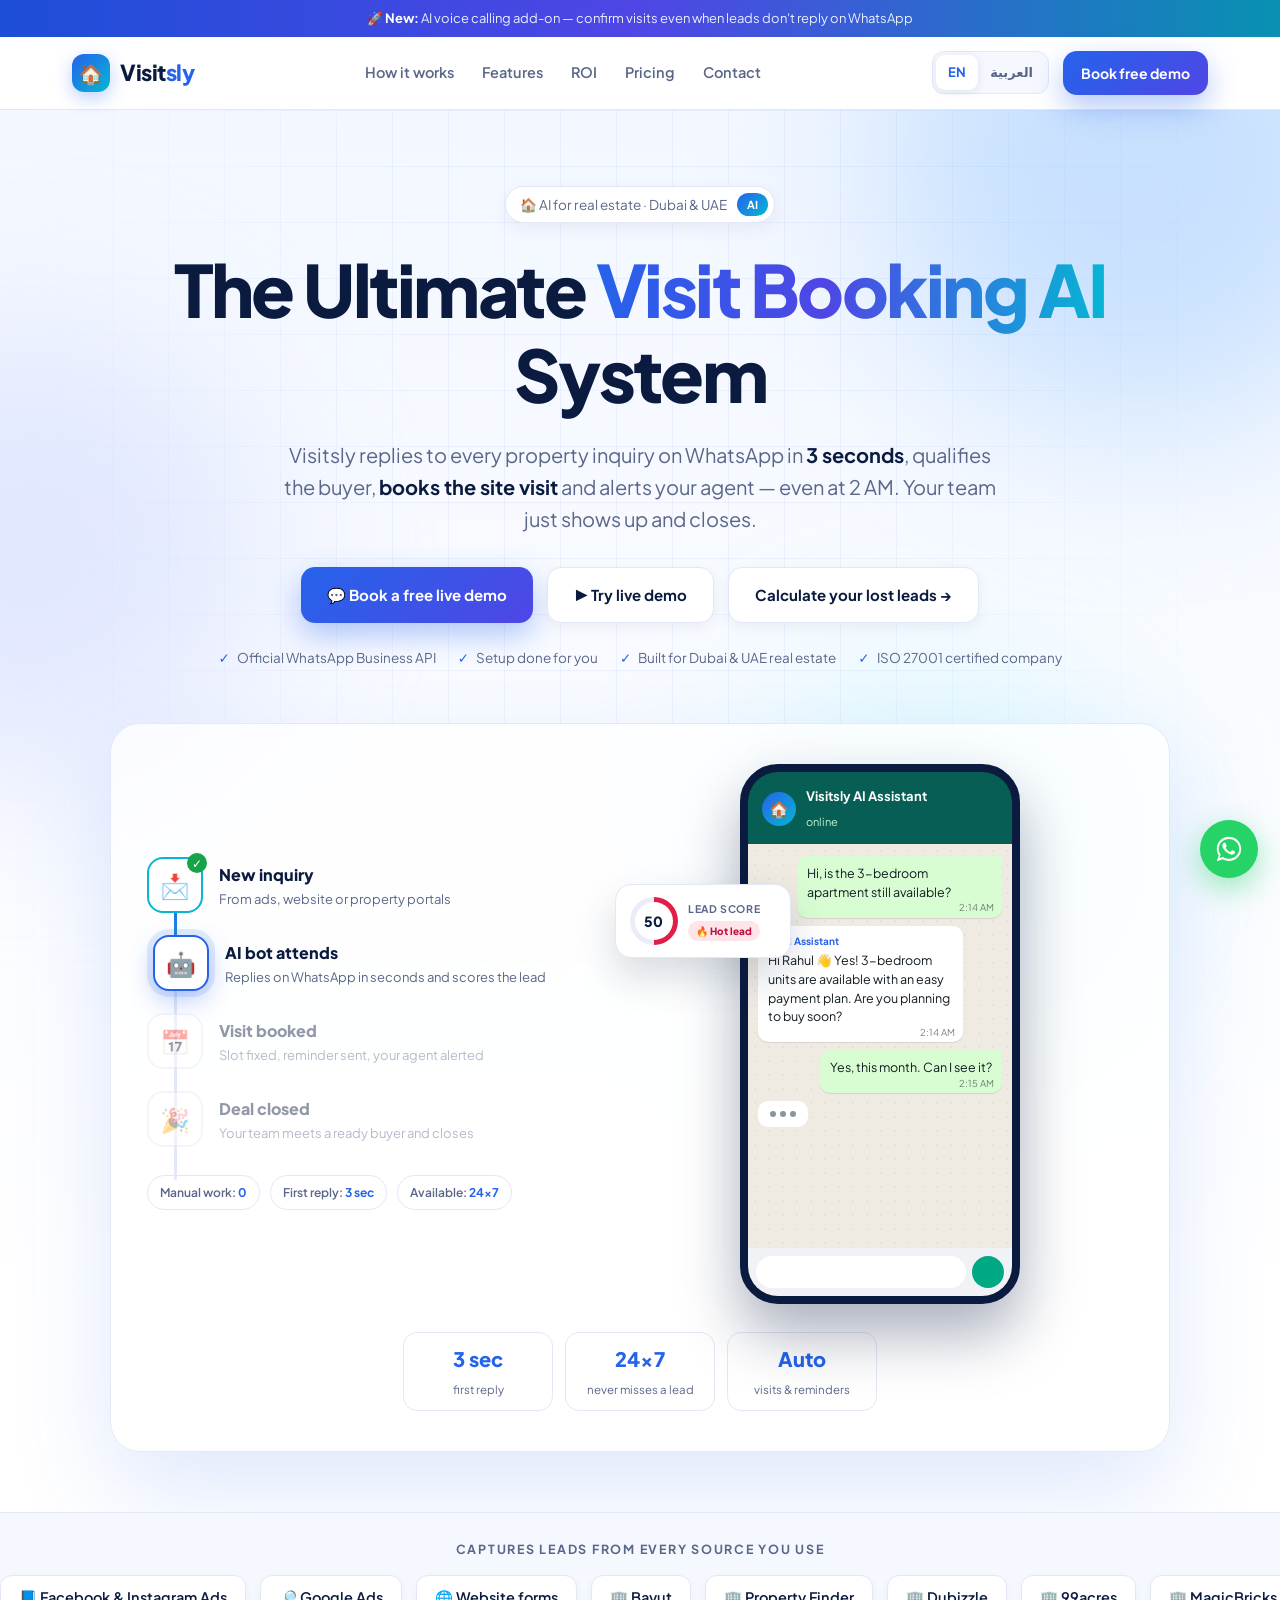
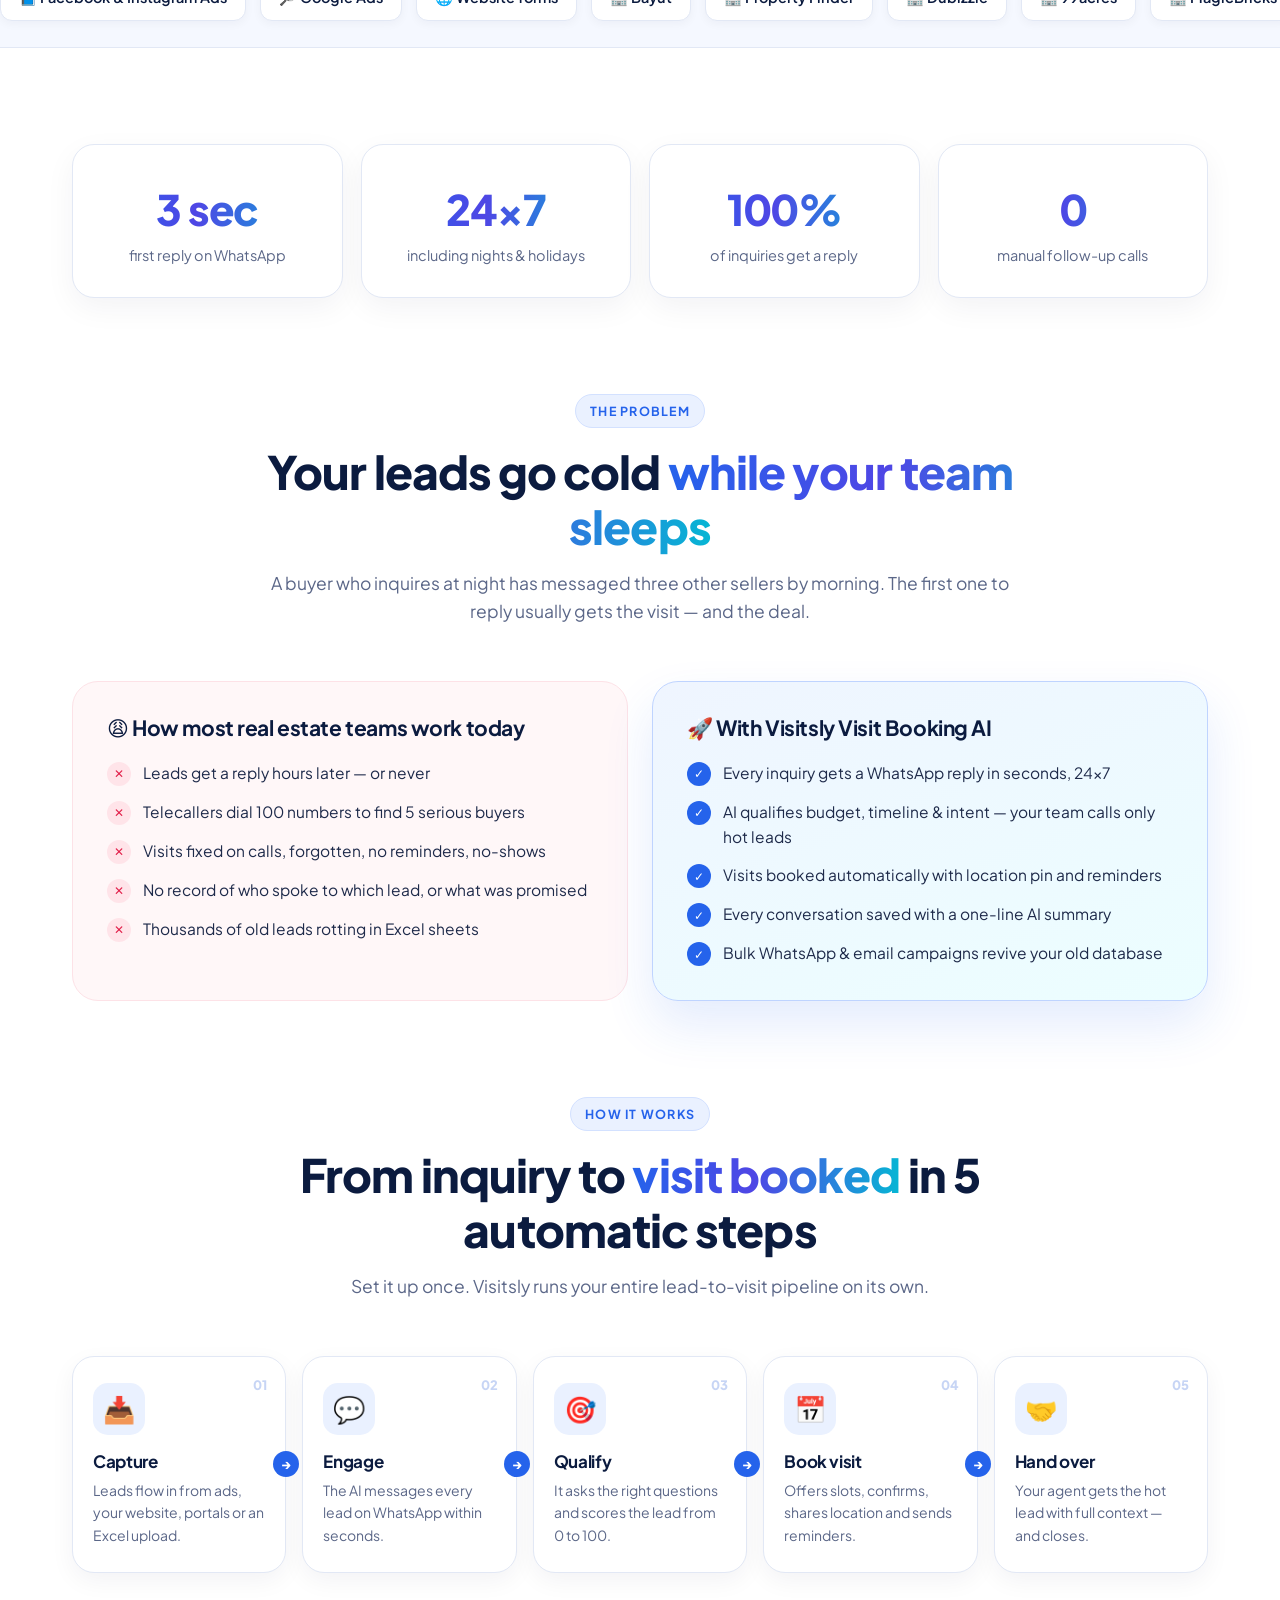
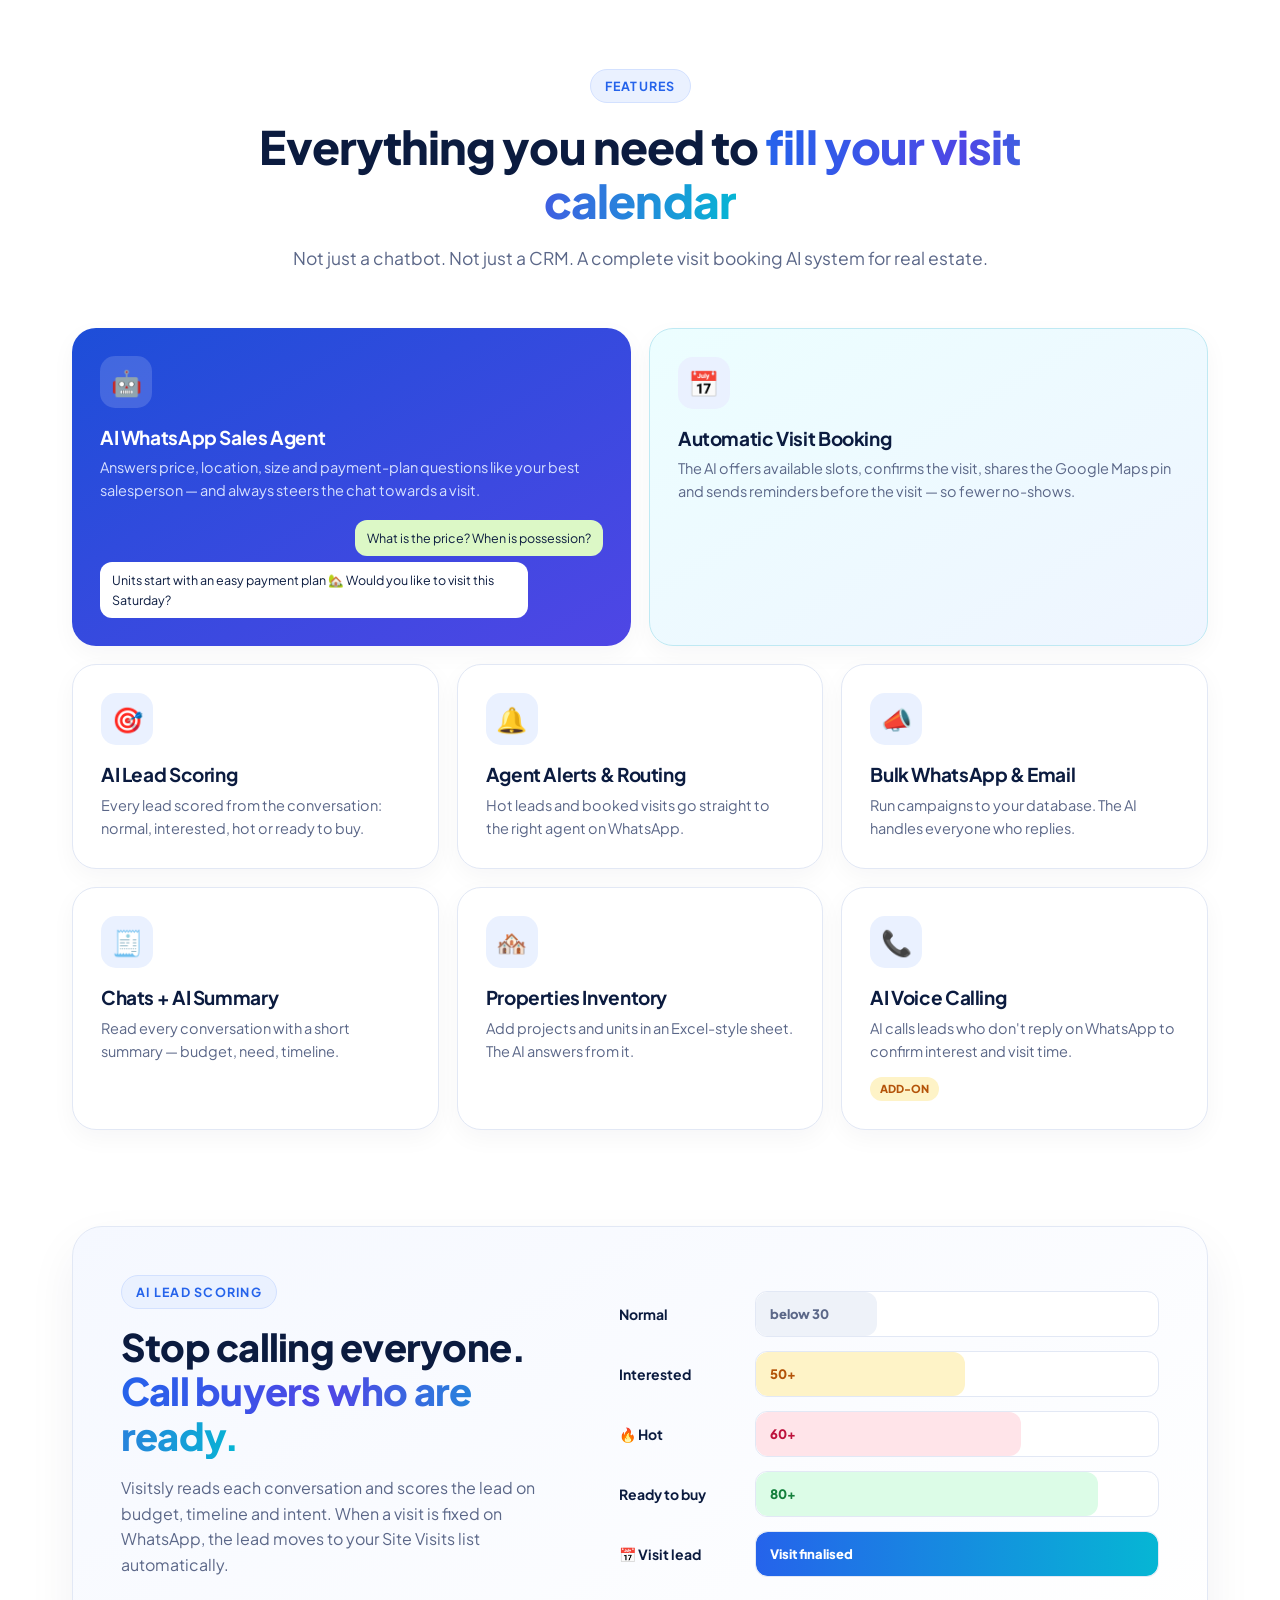
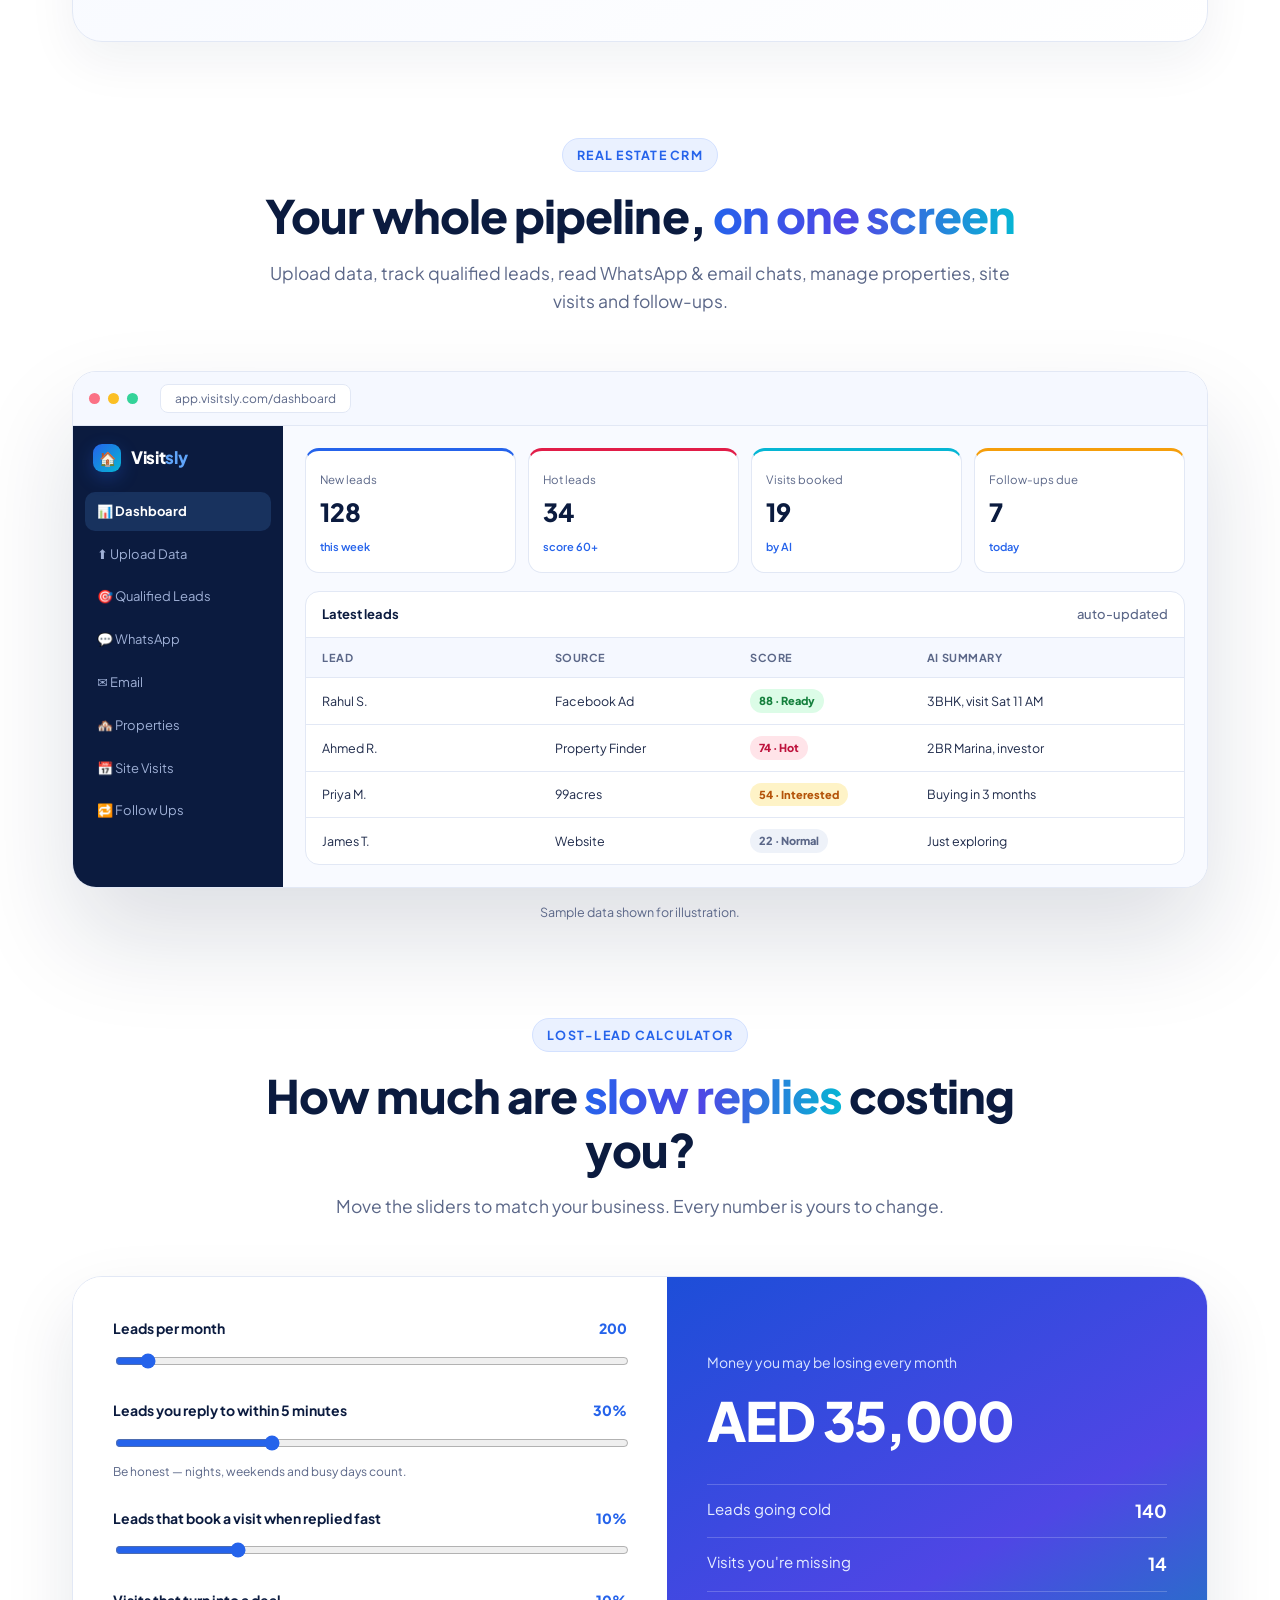
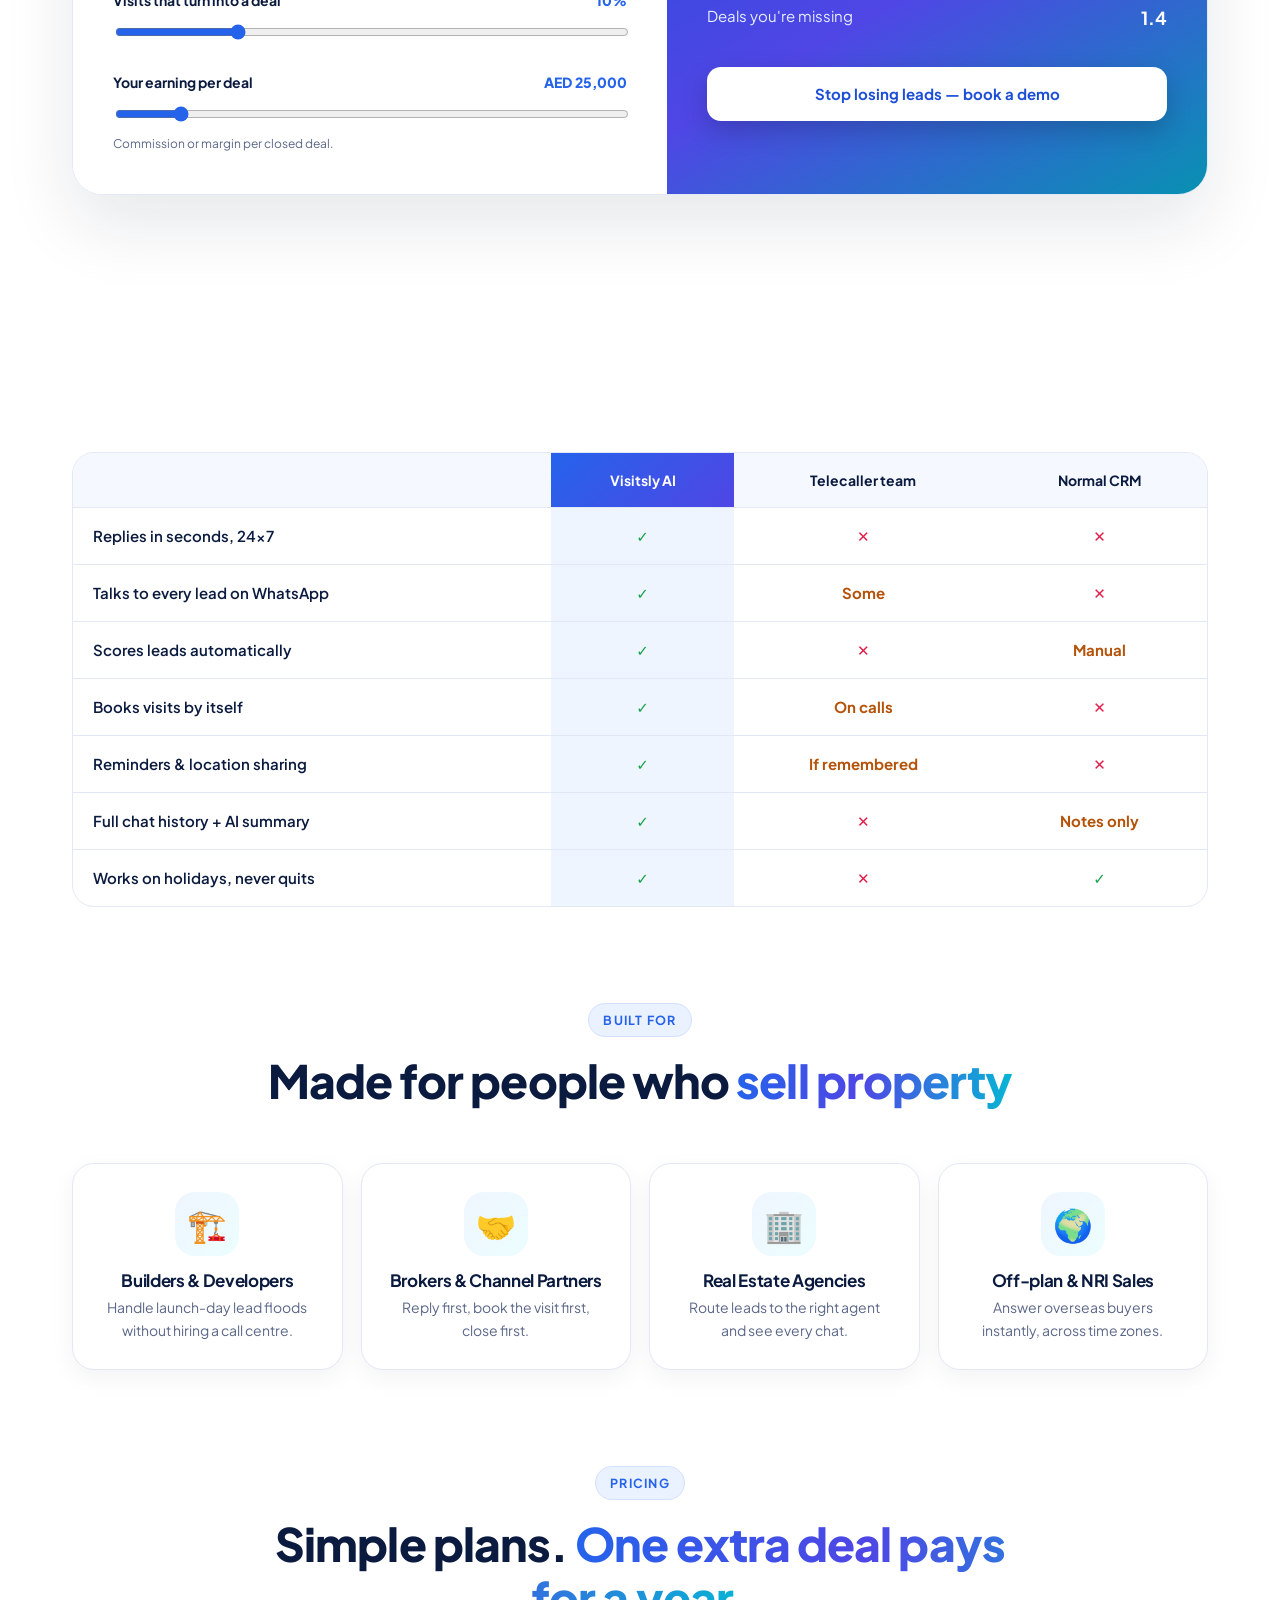
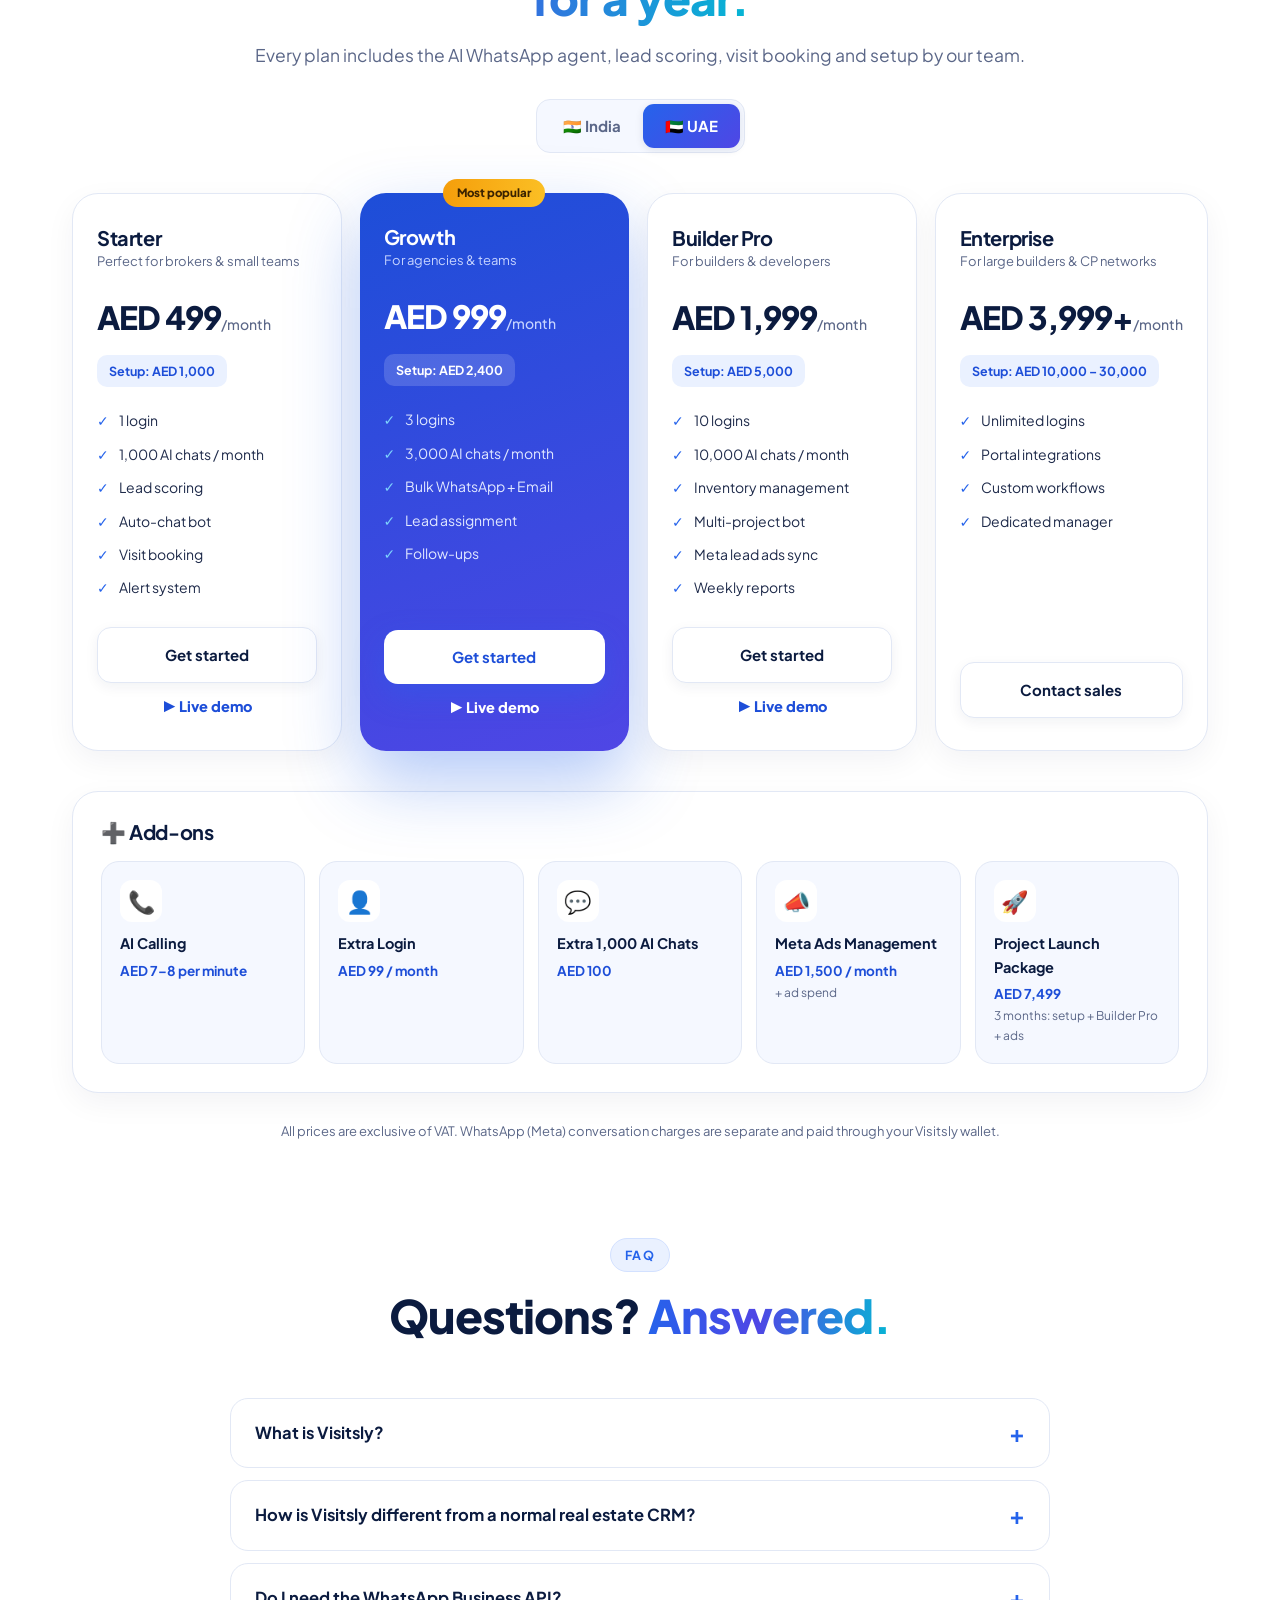
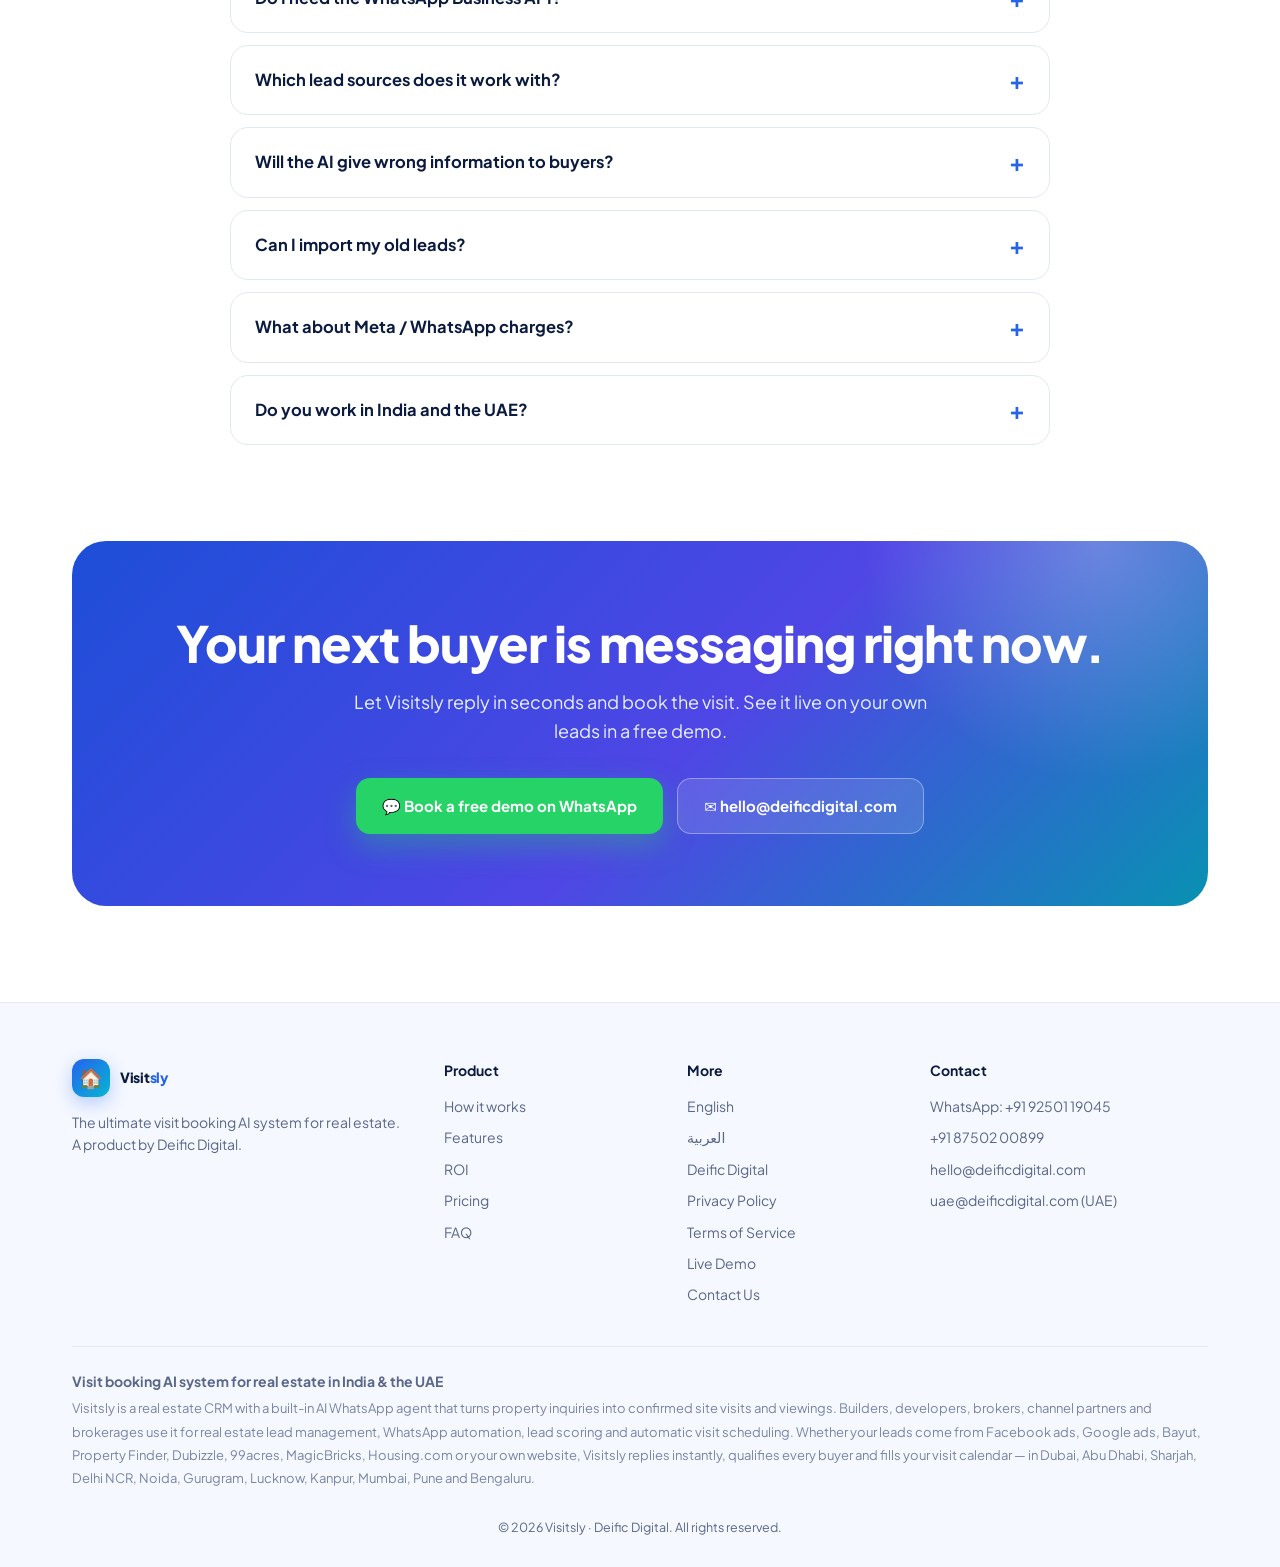
==== commit 9f47b396: "demo setup" ====
--- a/index.html
+++ b/index.html
@@ -2505,6 +2505,14 @@
         padding: 7px 12px;
       }
       .foot a[href^="tel:"]{unicode-bidi:isolate;direction:ltr;display:inline-block}
+
+      .nav-links{align-items:center}
+      .nav-links a.nav-demo{color:#fff;background:linear-gradient(135deg,#2563eb,#4f46e5);padding:6px 14px;border-radius:99px;box-shadow:0 6px 16px rgba(37,99,235,.3)}
+      .nav-links a.nav-demo:hover{color:#fff;transform:translateY(-1px)}
+      @media (max-width:860px){.nav-links a.nav-demo{padding:8px 16px;margin:8px 0;align-self:flex-start}}
+      .pdemo{display:block;text-align:center;margin-top:12px;font-weight:800;font-size:14.5px;color:var(--blue-d)}
+      .price.pop .pdemo{color:#fff}
+      .pdemo:hover{color:var(--blue);text-decoration:underline}
     </style>
   </head>
   <body>
@@ -2523,7 +2531,7 @@
           ><a data-i="3" href="#features">Features</a
           ><a data-i="4" href="#calculator">ROI</a
           ><a data-i="5" href="#pricing">Pricing</a
-          ><a data-i="6" href="#faq">FAQ</a><a data-i="298" href="contact.html">Contact</a>
+          ><a data-i="298" href="contact.html">Contact</a>
         </div>
         <div class="nav-right">
           <div
@@ -2596,6 +2604,9 @@
                 rel="noopener"
                 target="_blank"
                 >💬 Book a free live demo</a
+              >
+              <a class="btn btn-ghost" data-i="300" href="demo.html"
+                >▶ Try live demo</a
               >
               <a class="btn btn-ghost" data-i="12" href="#calculator"
                 >Calculate your lost leads →</a
@@ -3420,6 +3431,7 @@
                 target="_blank"
                 >Get started</a
               >
+              <a class="pdemo" data-i="301" href="demo.html">▶ Live demo</a>
             </div>
             <div class="price pop rv">
               <div class="badge" data-i="226">Most popular</div>
@@ -3462,6 +3474,7 @@
                 target="_blank"
                 >Get started</a
               >
+              <a class="pdemo" data-i="301" href="demo.html">▶ Live demo</a>
             </div>
             <div class="price rv">
               <h3 data-i="245">Builder Pro</h3>
@@ -3505,6 +3518,7 @@
                 target="_blank"
                 >Get started</a
               >
+              <a class="pdemo" data-i="301" href="demo.html">▶ Live demo</a>
             </div>
             <div class="price rv">
               <h3 data-i="265">Enterprise</h3>
@@ -3747,6 +3761,7 @@
               </li>
               <li><a data-i="195" href="privacy.html">Privacy Policy</a></li>
               <li><a data-i="196" href="terms.html">Terms of Service</a></li>
+              <li><a data-i="302" href="demo.html">Live Demo</a></li>
               <li><a data-i="299" href="contact.html">Contact Us</a></li>
             </ul>
           </div>
@@ -3990,6 +4005,9 @@
         6: "الأسئلة الشائعة",
         298: "تواصل معنا",
         299: "تواصل معنا",
+        300: "▶ جرّب العرض المباشر",
+        301: "▶ عرض مباشر",
+        302: "عرض مباشر",
         7: "احجز عرضاً مجانياً",
         8: "🏠 ذكاء اصطناعي للعقارات · الإمارات والهند <b>AI</b>",
         9: 'نظام <span class="grad">حجز المعاينات بالذكاء الاصطناعي</span> الأمثل',
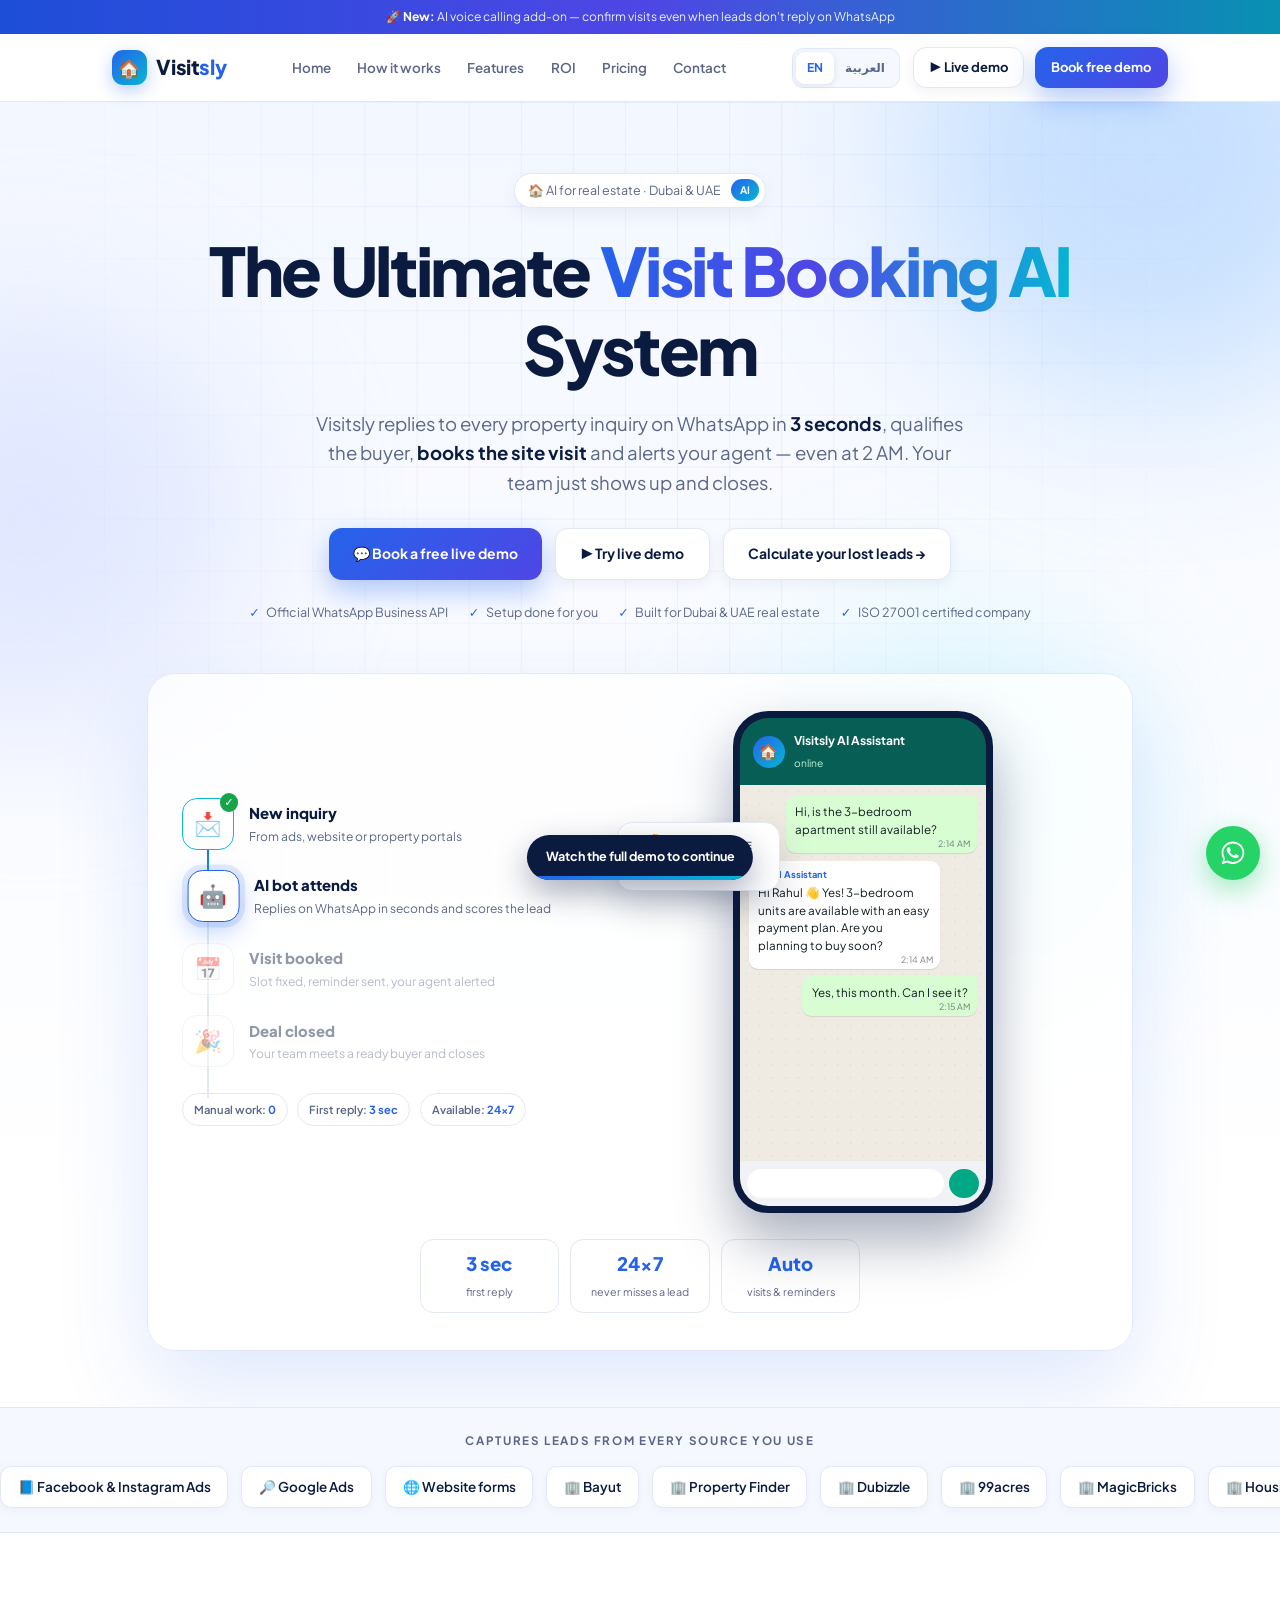
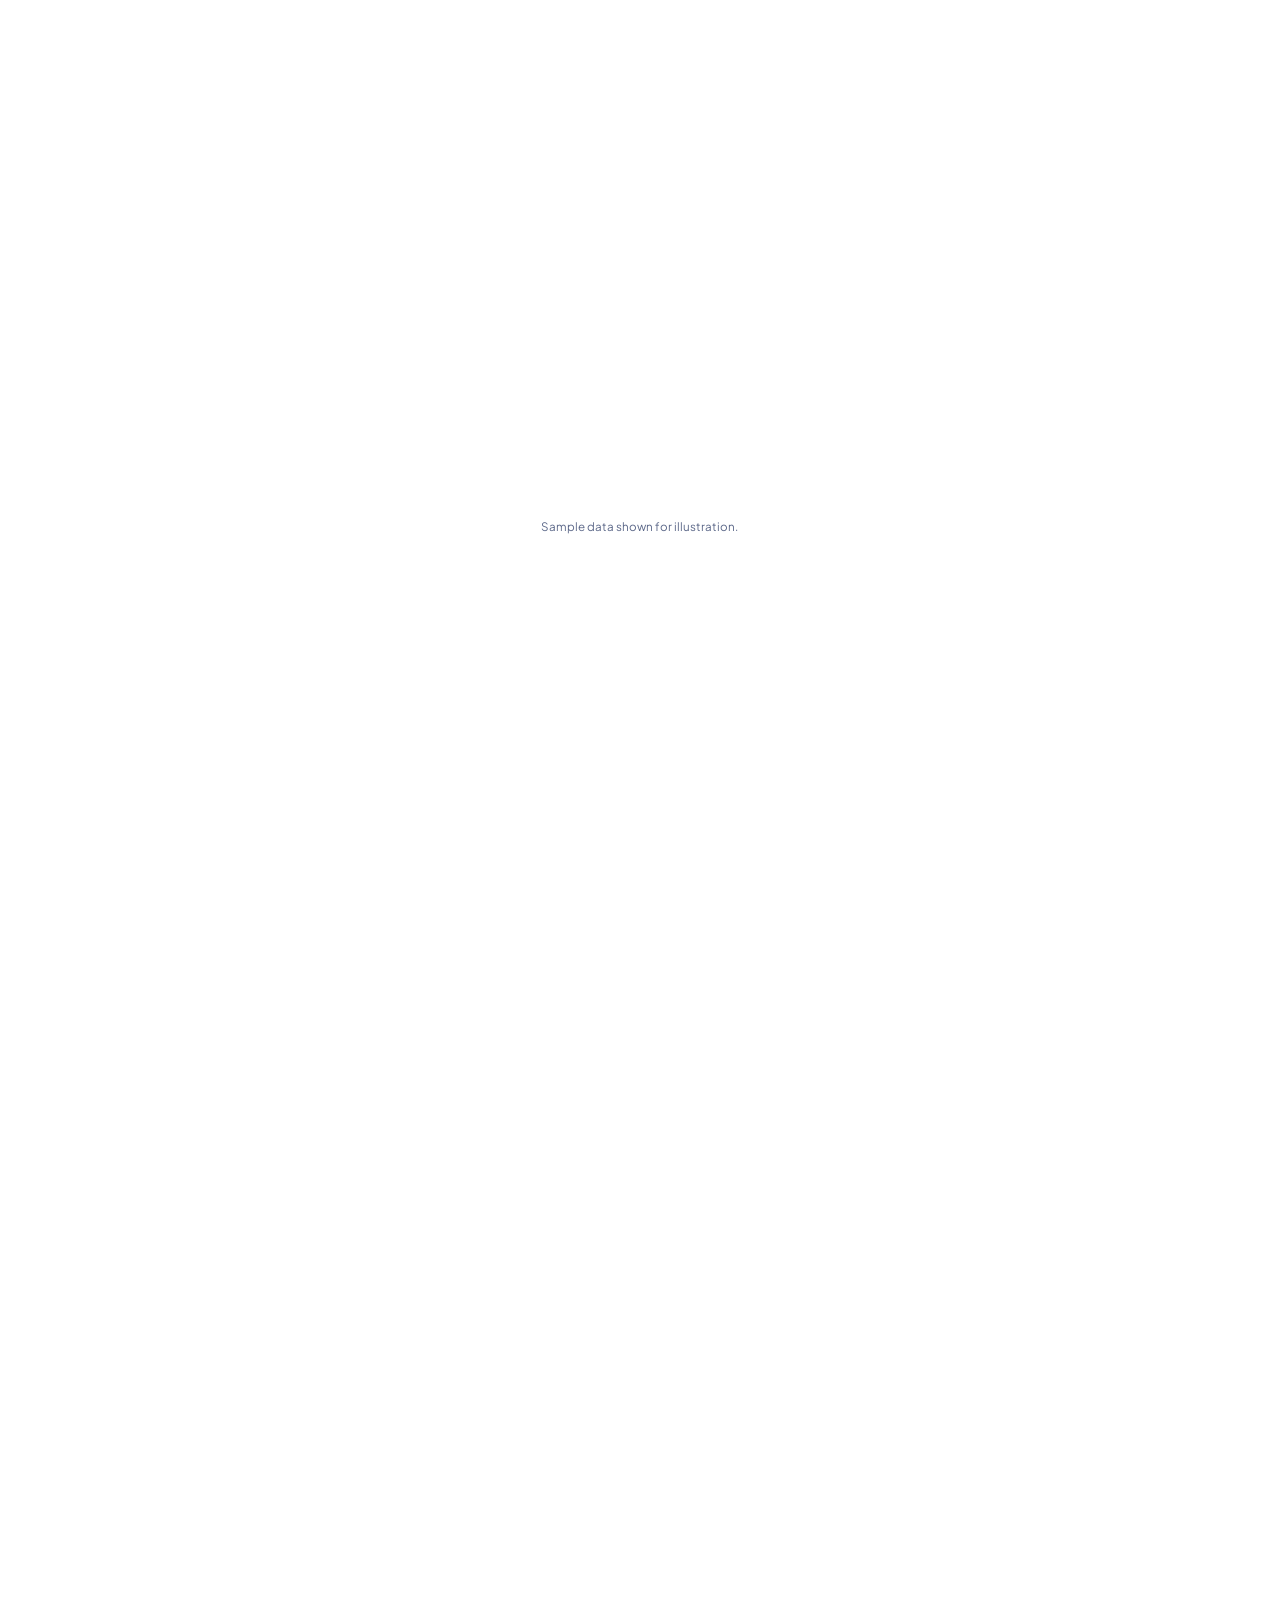
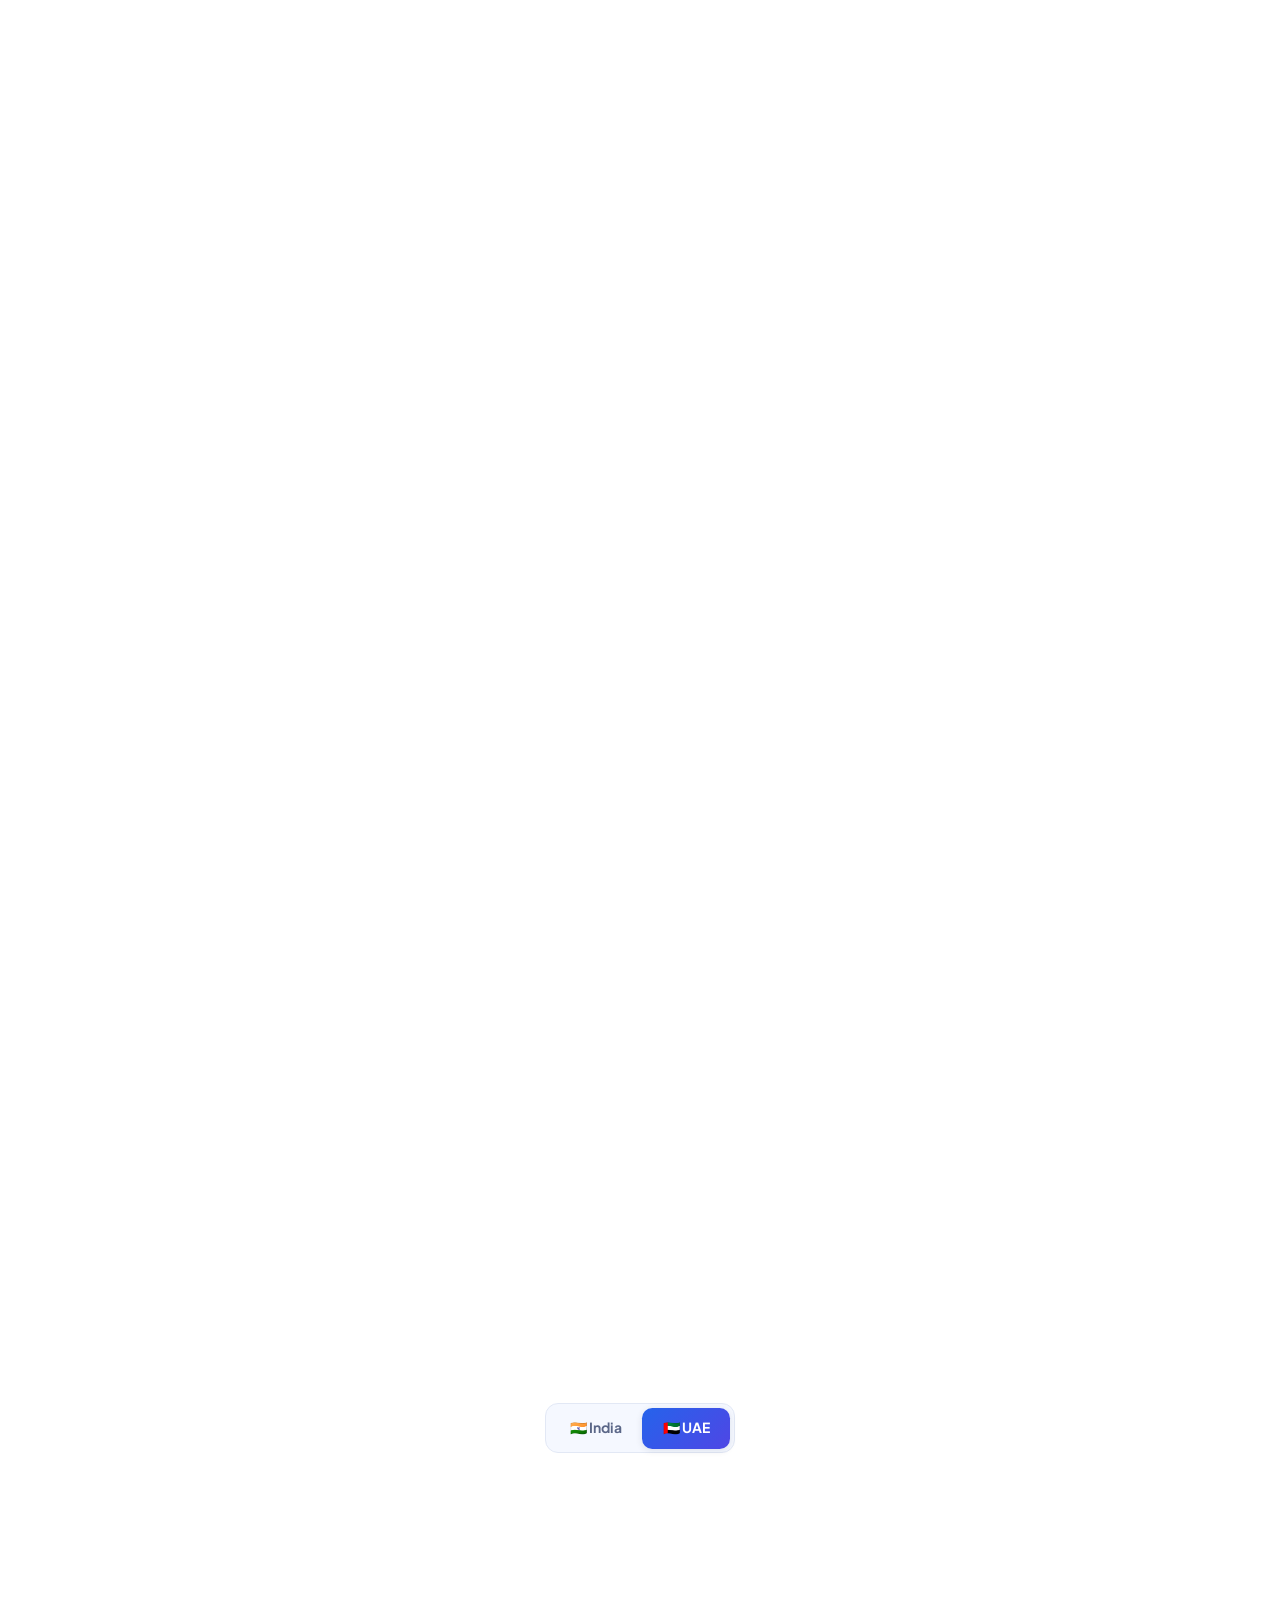
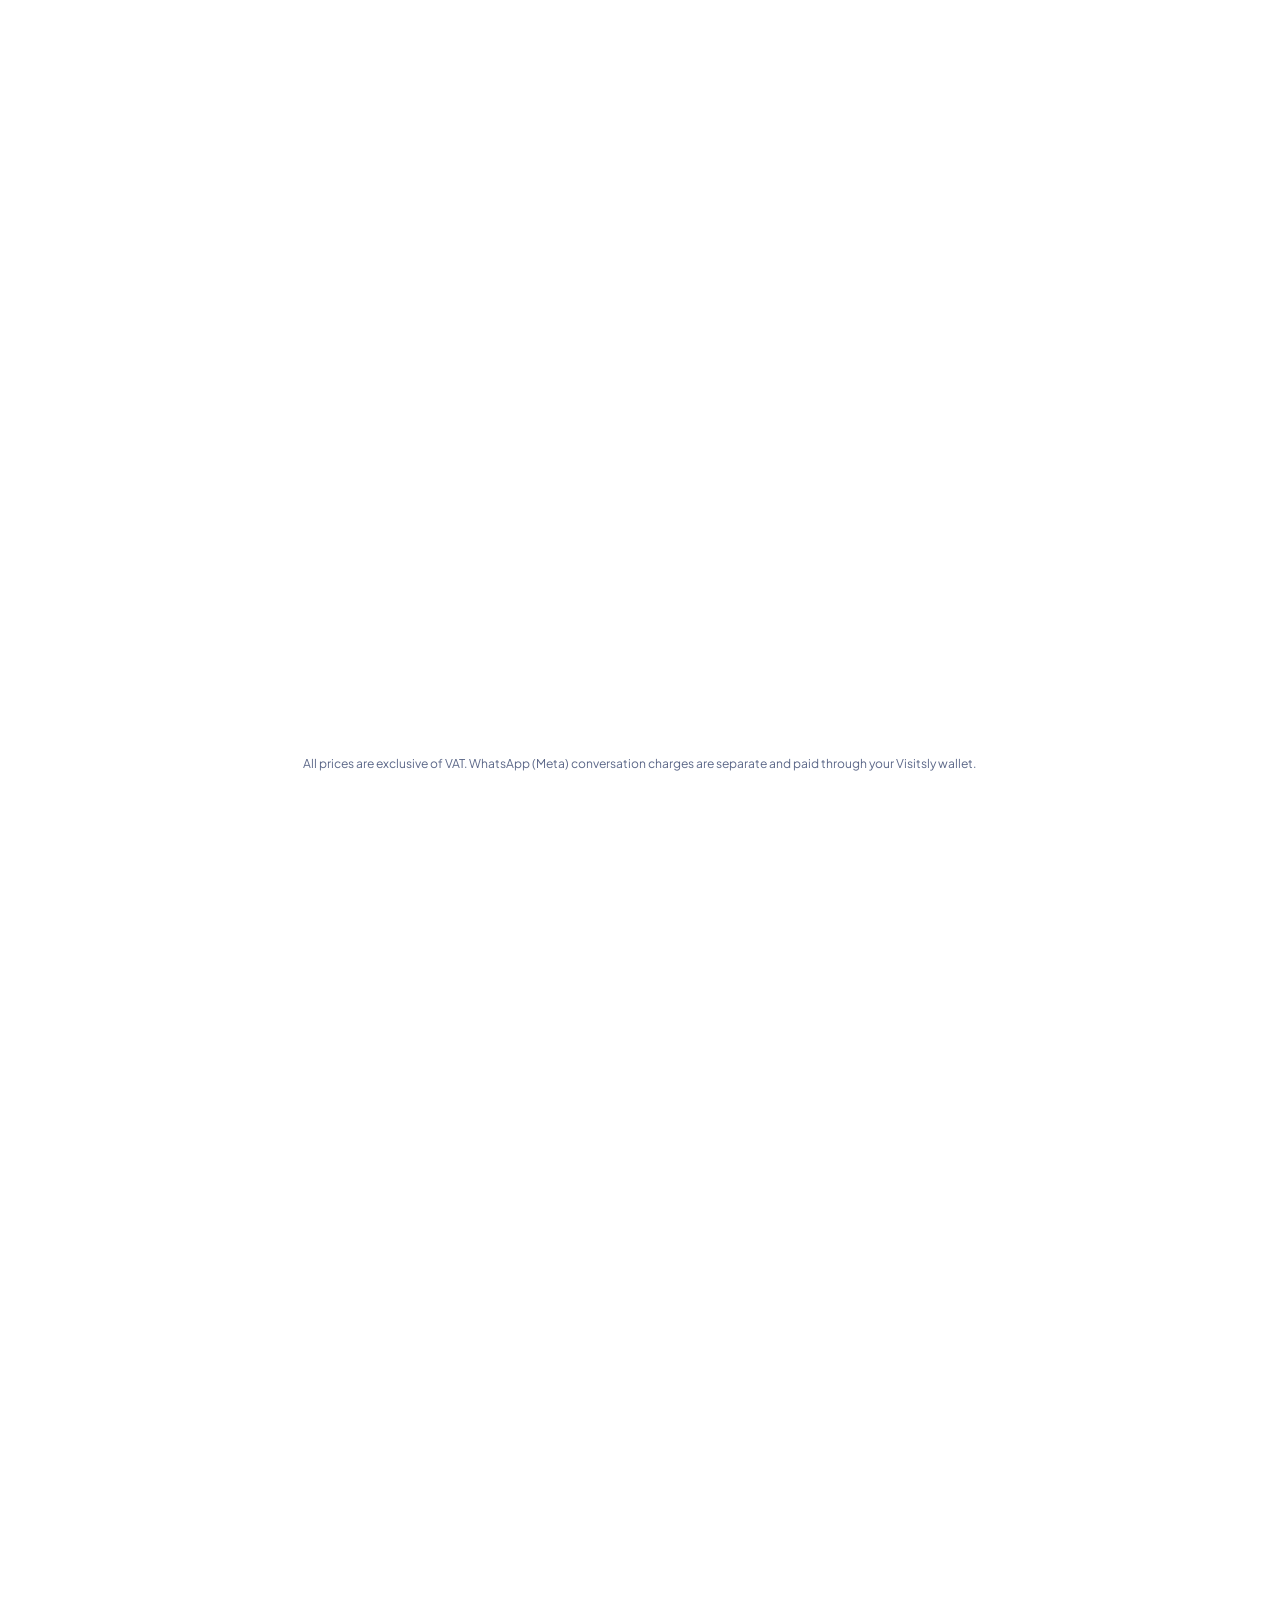
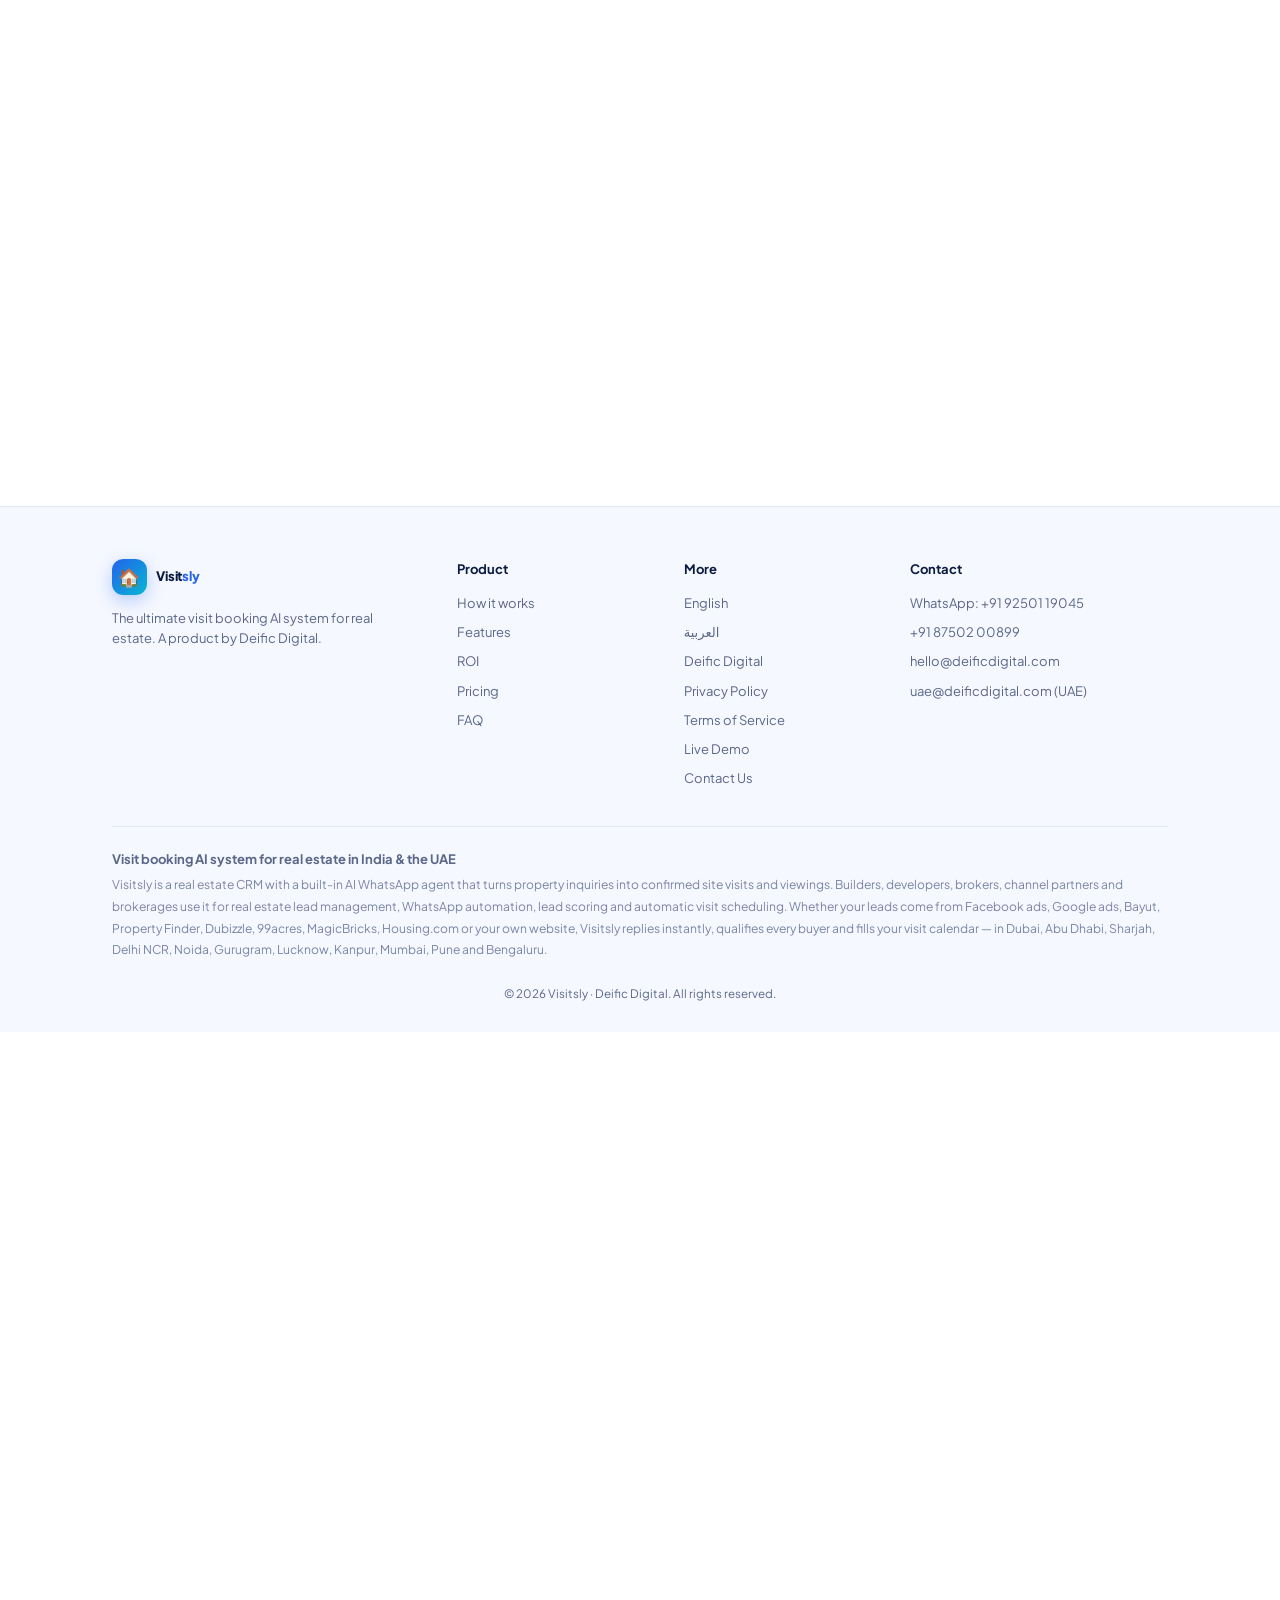
==== commit 64738cdb: "Changement" ====
--- a/index.html
+++ b/index.html
@@ -2513,9 +2513,48 @@
       .pdemo{display:block;text-align:center;margin-top:12px;font-weight:800;font-size:14.5px;color:var(--blue-d)}
       .price.pop .pdemo{color:#fff}
       .pdemo:hover{color:var(--blue);text-decoration:underline}
+
+
+      /* ===== scroll-lock hint + fit-to-screen ===== */
+      .vs-anim{scroll-margin-top:96px;transform-origin:top center}
+      .vs-lock{position:fixed;left:50%;bottom:22px;transform:translate(-50%,16px);z-index:60;opacity:0;pointer-events:none;
+        background:#0b1b3f;color:#fff;font-size:13.5px;font-weight:700;padding:11px 20px 15px;border-radius:99px;
+        box-shadow:0 14px 34px rgba(11,27,63,.35);transition:opacity .35s,transform .35s;white-space:nowrap;overflow:hidden}
+      .vs-lock.on{opacity:1;transform:translate(-50%,0)}
+      .vs-lock::after{content:"";position:absolute;left:0;bottom:0;height:4px;width:0;background:linear-gradient(90deg,#2563eb,#06b6d4)}
+      .vs-lock.on::after{width:100%;transition:width 12.8s linear}
+      .h-caps{text-transform:uppercase;letter-spacing:.01em}
+      @media (max-width:480px){.vs-lock{font-size:12px;padding:10px 16px 14px;bottom:16px}}
+
+      /* ===== responsive scale: small laptops down, big screens up ===== */
+      section{padding:clamp(56px,6.5vw,96px) 0}
+      .sec-head{margin-bottom:clamp(32px,4.2vw,56px)}
+      .hero{padding:clamp(44px,6vw,76px) 0 clamp(40px,5vw,60px)}
+      .hero-top{margin-bottom:clamp(32px,4.5vw,54px)}
+      @media (min-width:1021px) and (max-width:1440px){html{zoom:.93}}
+      @media (min-width:1021px) and (max-width:1200px){html{zoom:.88}}
+      @media (min-width:1700px){html{zoom:1.15}}
+      @media (min-width:2000px){html{zoom:1.35}}
+      @media (min-width:2560px){html{zoom:1.7}}
+      @media (min-width:3200px){html{zoom:2.1}}
+      @media (max-width:600px){.vs-table{font-size:13px}.vs-table th,.vs-table td{padding:12px 8px}.vs-table th{font-size:12.5px}}
+      /* nav + section CTAs */
+      .nav-links a.nav-m{display:none}
+      .nav .btn.nav-live{padding:10px 16px;font-size:14px;white-space:nowrap}
+      .sec-cta{display:flex;gap:14px;justify-content:center;flex-wrap:wrap;margin-top:44px}
+      @media (max-width:1000px){.nav .btn.nav-live{display:none}}
+      @media (max-width:860px){
+        .nav-links a.nav-m{display:block;font-weight:700;color:var(--blue)}
+        .sec-cta{margin-top:32px}
+        .sec-cta .btn{flex:1 1 220px;justify-content:center}
+      }
+    
+      /* keep anchors / auto-scroll clear of the sticky navbar */
+      html{scroll-padding-top:96px}
+      section[id],.lg[id],[id].vs-anim,.vs-anim{scroll-margin-top:96px}
     </style>
   </head>
-  <body>
+  <body id="top">
     <div class="topbar" data-i="1">
       🚀 <b>New:</b> AI voice calling add-on — confirm visits even when leads
       don't reply on WhatsApp
@@ -2527,11 +2566,14 @@
           <b class="lw">Visit<span>sly</span></b></a
         >
         <div class="nav-links" id="navLinks">
-          <a data-i="2" href="#how-it-works">How it works</a
+          <a data-i="400" href="#top">Home</a
+          ><a data-i="2" href="#how-it-works">How it works</a
           ><a data-i="3" href="#features">Features</a
           ><a data-i="4" href="#calculator">ROI</a
           ><a data-i="5" href="#pricing">Pricing</a
-          ><a data-i="298" href="contact.html">Contact</a>
+          ><a data-i="298" href="contact.html">Contact</a
+          ><a class="nav-m" data-i="302" href="demo.html">Live Demo</a
+          ><a class="nav-m" data-i="7" href="https://visitsly.com/signup">Book free demo</a>
         </div>
         <div class="nav-right">
           <div
@@ -2558,12 +2600,11 @@
               العربية
             </button>
           </div>
+          <a class="btn btn-ghost nav-live" data-i="402" href="demo.html">▶ Live demo</a>
           <a
             class="btn btn-primary"
             data-i="7"
-            href="https://wa.me/919250119045?text=Hi%2C%20I%20want%20a%20free%20demo%20of%20Visitsly"
-            rel="noopener"
-            target="_blank"
+            href="https://visitsly.com/signup"
             >Book free demo</a
           >
           <button
@@ -2600,9 +2641,7 @@
               <a
                 class="btn btn-primary"
                 data-i="11"
-                href="https://wa.me/919250119045?text=Hi%2C%20I%20want%20a%20free%20demo%20of%20Visitsly"
-                rel="noopener"
-                target="_blank"
+                href="https://visitsly.com/signup"
                 >💬 Book a free live demo</a
               >
               <a class="btn btn-ghost" data-i="300" href="demo.html"
@@ -2783,6 +2822,7 @@
               ><span data-i="55">manual follow-up calls</span>
             </div>
           </div>
+
         </div>
       </section>
       <section style="padding-top: 0">
@@ -2846,6 +2886,7 @@
               </ul>
             </div>
           </div>
+
         </div>
       </section>
       <section id="how-it-works" style="padding-top: 0">
@@ -2898,6 +2939,11 @@
                 Your agent gets the hot lead with full context — and closes.
               </p>
             </div>
+          </div>
+
+          <div class="sec-cta rv">
+            <a class="btn btn-primary" data-i="11" href="https://visitsly.com/signup">💬 Book a free live demo</a>
+            <a class="btn btn-ghost" data-i="300" href="demo.html">▶ Try live demo</a>
           </div>
         </div>
       </section>
@@ -2991,6 +3037,7 @@
               <span class="tagx" data-i="105">ADD-ON</span>
             </div>
           </div>
+
         </div>
       </section>
       <section style="padding-top: 0">
@@ -3065,6 +3112,7 @@
               </div>
             </div>
           </div>
+
         </div>
       </section>
       <section style="padding-top: 0">
@@ -3149,6 +3197,7 @@
           <div class="note" data-i="122">
             Sample data shown for illustration.
           </div>
+
         </div>
       </section>
       <section id="calculator" style="padding-top: 0">
@@ -3256,13 +3305,18 @@
               >
             </div>
           </div>
+
+          <div class="sec-cta rv">
+            <a class="btn btn-primary" data-i="11" href="https://visitsly.com/signup">💬 Book a free live demo</a>
+            <a class="btn btn-ghost" data-i="300" href="demo.html">▶ Try live demo</a>
+          </div>
         </div>
       </section>
       <section style="padding-top: 0">
         <div class="wrap">
           <div class="sec-head rv">
             <div class="eyebrow" data-i="138">Compare</div>
-            <h2 data-i="139">
+            <h2 class="h-caps" data-i="139">
               Visitsly vs <span class="grad">the old way</span>
             </h2>
           </div>
@@ -3308,6 +3362,12 @@
                   <td class="n">✕</td>
                 </tr>
                 <tr>
+                  <td data-i="403">Call confirmation</td>
+                  <td class="us y" data-i="405">✓</td>
+                  <td class="n" data-i="406">✕</td>
+                  <td class="n" data-i="406">✕</td>
+                </tr>
+                <tr>
                   <td data-i="151">Full chat history + AI summary</td>
                   <td class="us y">✓</td>
                   <td class="n">✕</td>
@@ -3319,9 +3379,16 @@
                   <td class="n">✕</td>
                   <td class="y">✓</td>
                 </tr>
+                <tr>
+                  <td data-i="404">Manual talk + AI talk</td>
+                  <td class="us y" data-i="405">✓</td>
+                  <td class="n" data-i="406">✕ </td>
+                  <td class="n" data-i="406">✕</td>
+                </tr>
               </tbody>
             </table>
           </div>
+
         </div>
       </section>
       <section style="padding-top: 0">
@@ -3361,6 +3428,11 @@
                 Answer overseas buyers instantly, across time zones.
               </p>
             </div>
+          </div>
+
+          <div class="sec-cta rv">
+            <a class="btn btn-primary" data-i="11" href="https://visitsly.com/signup">💬 Book a free live demo</a>
+            <a class="btn btn-ghost" data-i="300" href="demo.html">▶ Try live demo</a>
           </div>
         </div>
       </section>
@@ -3608,6 +3680,7 @@
               charges are separate and paid through your Visitsly wallet.</span
             >
           </div>
+
         </div>
       </section>
       <section id="faq" style="padding-top: 0">
@@ -3695,6 +3768,7 @@
               </p>
             </details>
           </div>
+
         </div>
       </section>
       <section style="padding-top: 0; padding-bottom: 0">
@@ -3713,6 +3787,8 @@
                 rel="noopener"
                 target="_blank"
                 >💬 Book a free demo on WhatsApp</a
+              ><a class="btn btn-ghost" data-i="300" href="demo.html"
+                >▶ Try live demo</a
               ><a
                 class="btn btn-ghost"
                 href="mailto:hello@deificdigital.com?subject=Visitsly%20demo"
@@ -3811,6 +3887,7 @@
         </div>
       </div>
     </footer>
+    <div class="vs-lock" data-i="401" id="vsLock" role="status" aria-live="polite">Watch the full demo to continue</div>
     <a
       aria-label="WhatsApp"
       class="wa-float"
@@ -4296,13 +4373,20 @@
         294: "3 أشهر: الإعداد + باقة المطوّر برو + الإعلانات",
         295: "جميع الأسعار لا تشمل ضريبة GST. الباقات السنوية توفّر شهرين. رسوم محادثات واتساب (Meta) منفصلة وتُدفع من محفظتك داخل Visitsly.",
         296: "جميع الأسعار لا تشمل ضريبة القيمة المضافة (VAT). رسوم محادثات واتساب (Meta) منفصلة وتُدفع من محفظتك داخل Visitsly.",
+        400: "الرئيسية",
+        401: "شاهد العرض كاملاً للمتابعة",
+        402: "▶ عرض مباشر",
+        403: "تأكيد المعاينة بمكالمة",
+        404: "محادثة يدوية + محادثة بالذكاء الاصطناعي",
+        405: "✓ نعم",
+        406: "✕ لا",
       };
       var AR_ATTR = {
         7: {
-          href: "https://wa.me/919250119045?text=%D9%85%D8%B1%D8%AD%D8%A8%D8%A7%D9%8B%D8%8C%20%D8%A3%D8%B1%D9%8A%D8%AF%20%D8%B9%D8%B1%D8%B6%D8%A7%D9%8B%20%D9%85%D8%AC%D8%A7%D9%86%D9%8A%D8%A7%D9%8B%20%D9%84%D9%86%D8%B8%D8%A7%D9%85%20Visitsly",
+          href: "https://visitsly.com/signup",
         },
         11: {
-          href: "https://wa.me/919250119045?text=%D9%85%D8%B1%D8%AD%D8%A8%D8%A7%D9%8B%D8%8C%20%D8%A3%D8%B1%D9%8A%D8%AF%20%D8%B9%D8%B1%D8%B6%D8%A7%D9%8B%20%D9%85%D8%AC%D8%A7%D9%86%D9%8A%D8%A7%D9%8B%20%D9%84%D9%86%D8%B8%D8%A7%D9%85%20Visitsly",
+          href: "https://visitsly.com/signup",
         },
         118: {
           style:
@@ -4718,6 +4802,7 @@
           at(12000, function () {
             steps[3].classList.add("is-done");
           });
+          at(12800, unlock);
           at(16500, run);
         }
         window.vsAnimRestart = function () {
@@ -4725,18 +4810,124 @@
           root.classList.toggle("vs-rtl", LANG === "ar");
           if (started) run();
         };
-        var started = false;
+        /* ---- first view: user must watch the whole story before scrolling on ---- */
+        var started = false,
+          locked = false,
+          lockY = Infinity,
+          skipLock = !!location.hash,
+          lockHint = $("vsLock"),
+          navEl = document.querySelector(".nav"),
+          wasAbove = root.getBoundingClientRect().top > 0;
+        function unlock() {
+          locked = false;
+          lockY = Infinity;
+          if (lockHint) lockHint.classList.remove("on");
+        }
+        function fit() {
+          root.style.transform = "";
+          root.style.marginBottom = "";
+          var h = root.getBoundingClientRect().height,
+            avail = window.innerHeight - navEl.getBoundingClientRect().height - 84,
+            s = Math.max(0.5, Math.min(1, avail / h));
+          if (s < 1) {
+            root.style.transform = "scale(" + s + ")";
+            root.style.marginBottom = (s - 1) * root.offsetHeight + "px";
+          }
+        }
+        function begin() {
+          if (started) return;
+          started = true;
+          fit();
+          if (skipLock) {
+            run();
+            return;
+          }
+          locked = true;
+          lockY = Infinity;
+          if (lockHint) {
+            lockHint.classList.remove("on");
+            void lockHint.offsetWidth;
+            lockHint.classList.add("on");
+          }
+          var r = root.getBoundingClientRect(),
+            nh = navEl.getBoundingClientRect().height;
+          if (r.top < nh + 8 || r.bottom > window.innerHeight)
+            window.scrollTo({
+              top: Math.max(0, window.scrollY + r.top - nh - 16),
+              behavior: "smooth",
+            });
+          setTimeout(function () {
+            if (locked) lockY = window.scrollY;
+          }, 900);
+          setTimeout(unlock, 16000); /* safety net */
+          run();
+        }
+        window.addEventListener(
+          "wheel",
+          function (e) {
+            if (locked && e.deltaY > 0) e.preventDefault();
+          },
+          { passive: false },
+        );
+        var ty = 0;
+        window.addEventListener(
+          "touchstart",
+          function (e) {
+            ty = e.touches[0].clientY;
+          },
+          { passive: true },
+        );
+        window.addEventListener(
+          "touchmove",
+          function (e) {
+            var y = e.touches[0].clientY;
+            if (locked && y < ty && e.cancelable) e.preventDefault();
+            ty = y;
+          },
+          { passive: false },
+        );
+        window.addEventListener("keydown", function (e) {
+          if (!locked) return;
+          var k = e.key;
+          if (
+            k === "ArrowDown" ||
+            k === "PageDown" ||
+            k === "End" ||
+            ((k === " " || k === "Spacebar") && !e.shiftKey)
+          )
+            e.preventDefault();
+        });
+        window.addEventListener(
+          "scroll",
+          function () {
+            if (locked && window.scrollY > lockY + 1) {
+              window.scrollTo({ top: lockY, behavior: "instant" });
+              return;
+            }
+            if (!started) {
+              var top = root.getBoundingClientRect().top;
+              if (top < 0 && wasAbove) begin();
+              wasAbove = top > 0;
+            }
+          },
+          { passive: true },
+        );
+        /* menu / anchor jumps should never get stuck behind the lock */
+        document.addEventListener("click", function (e) {
+          var a = e.target.closest && e.target.closest('a[href^="#"]');
+          if (a && !started) skipLock = true;
+        });
+        window.addEventListener("resize", fit);
+        window.addEventListener("load", fit);
+        fit();
         if ("IntersectionObserver" in window) {
           new IntersectionObserver(
-            function (e) {
-              if (e[0].isIntersecting && !started) {
-                started = true;
-                run();
-              }
+            function (en) {
+              if (en[0].isIntersecting && !started) begin();
             },
-            { threshold: 0.01 },
+            { threshold: 0.25 },
           ).observe(root);
-        } else run();
+        } else begin();
       })();
     </script>
   </body>
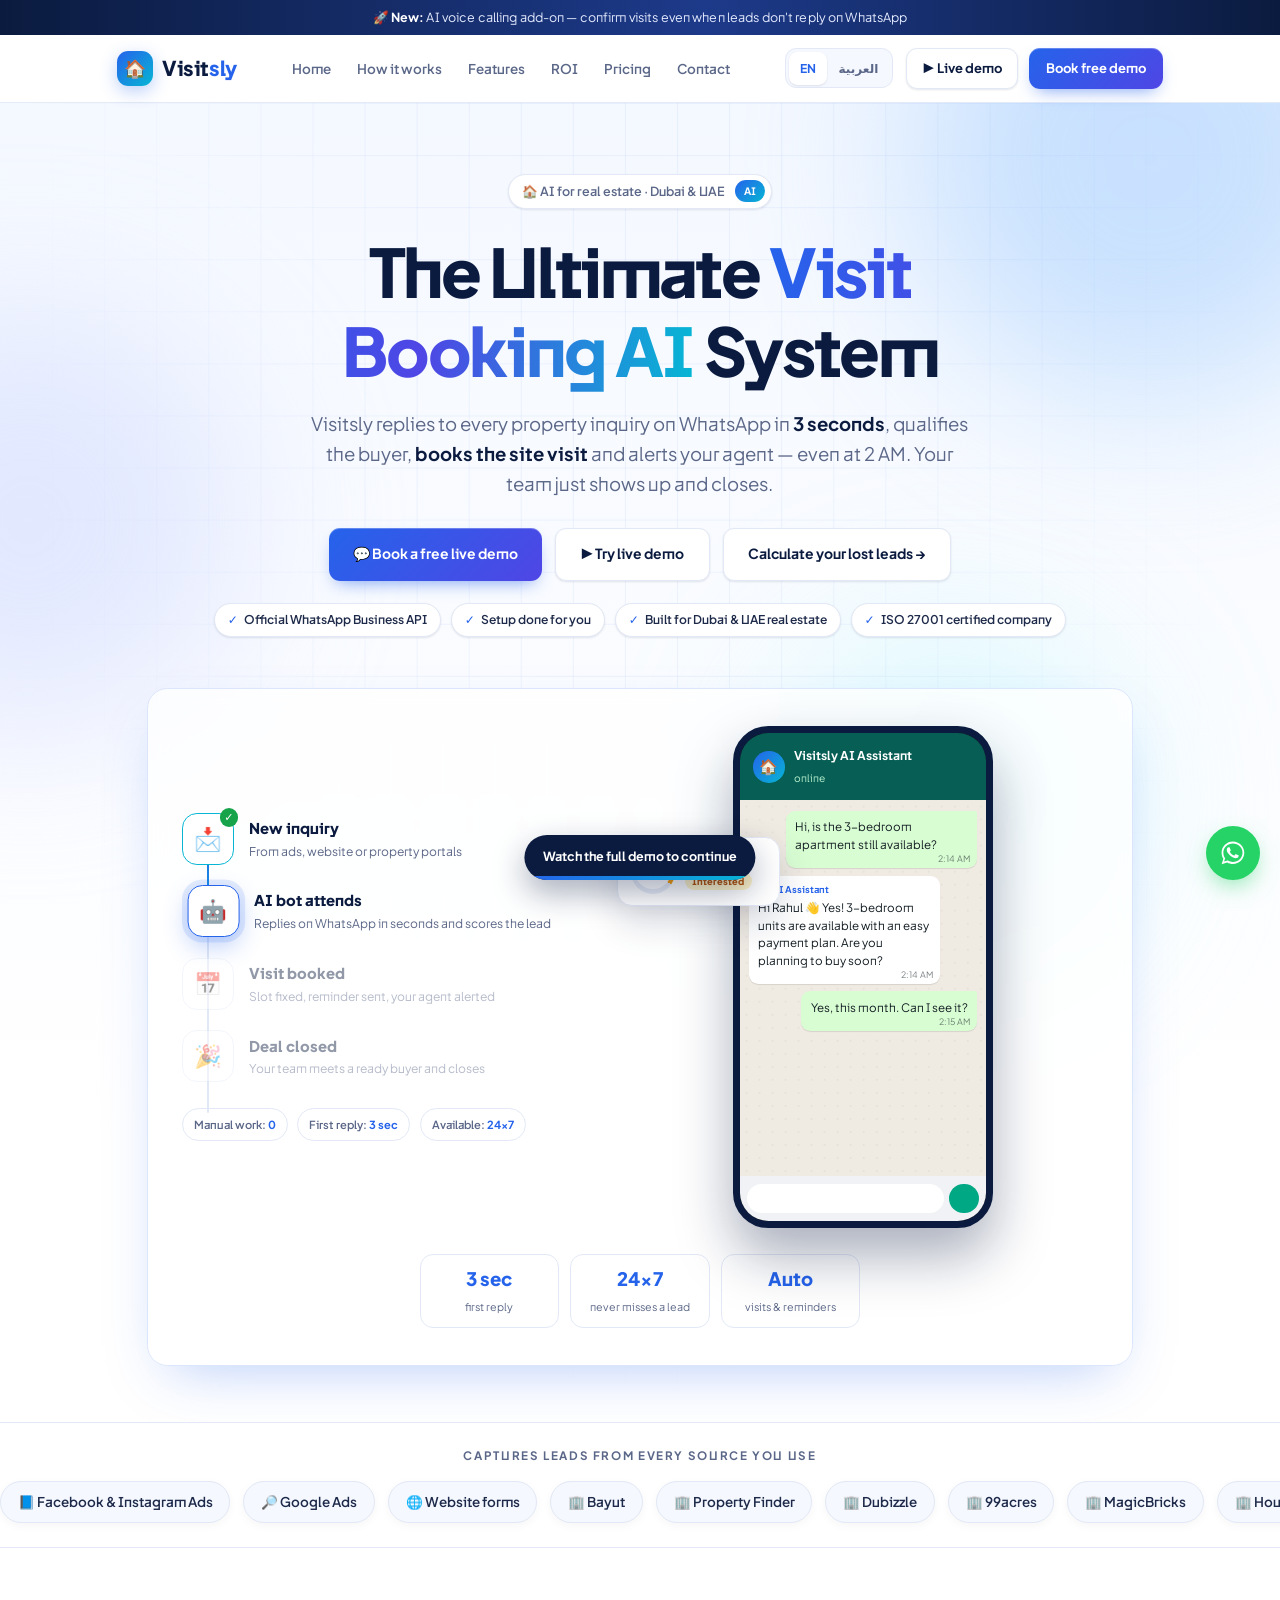
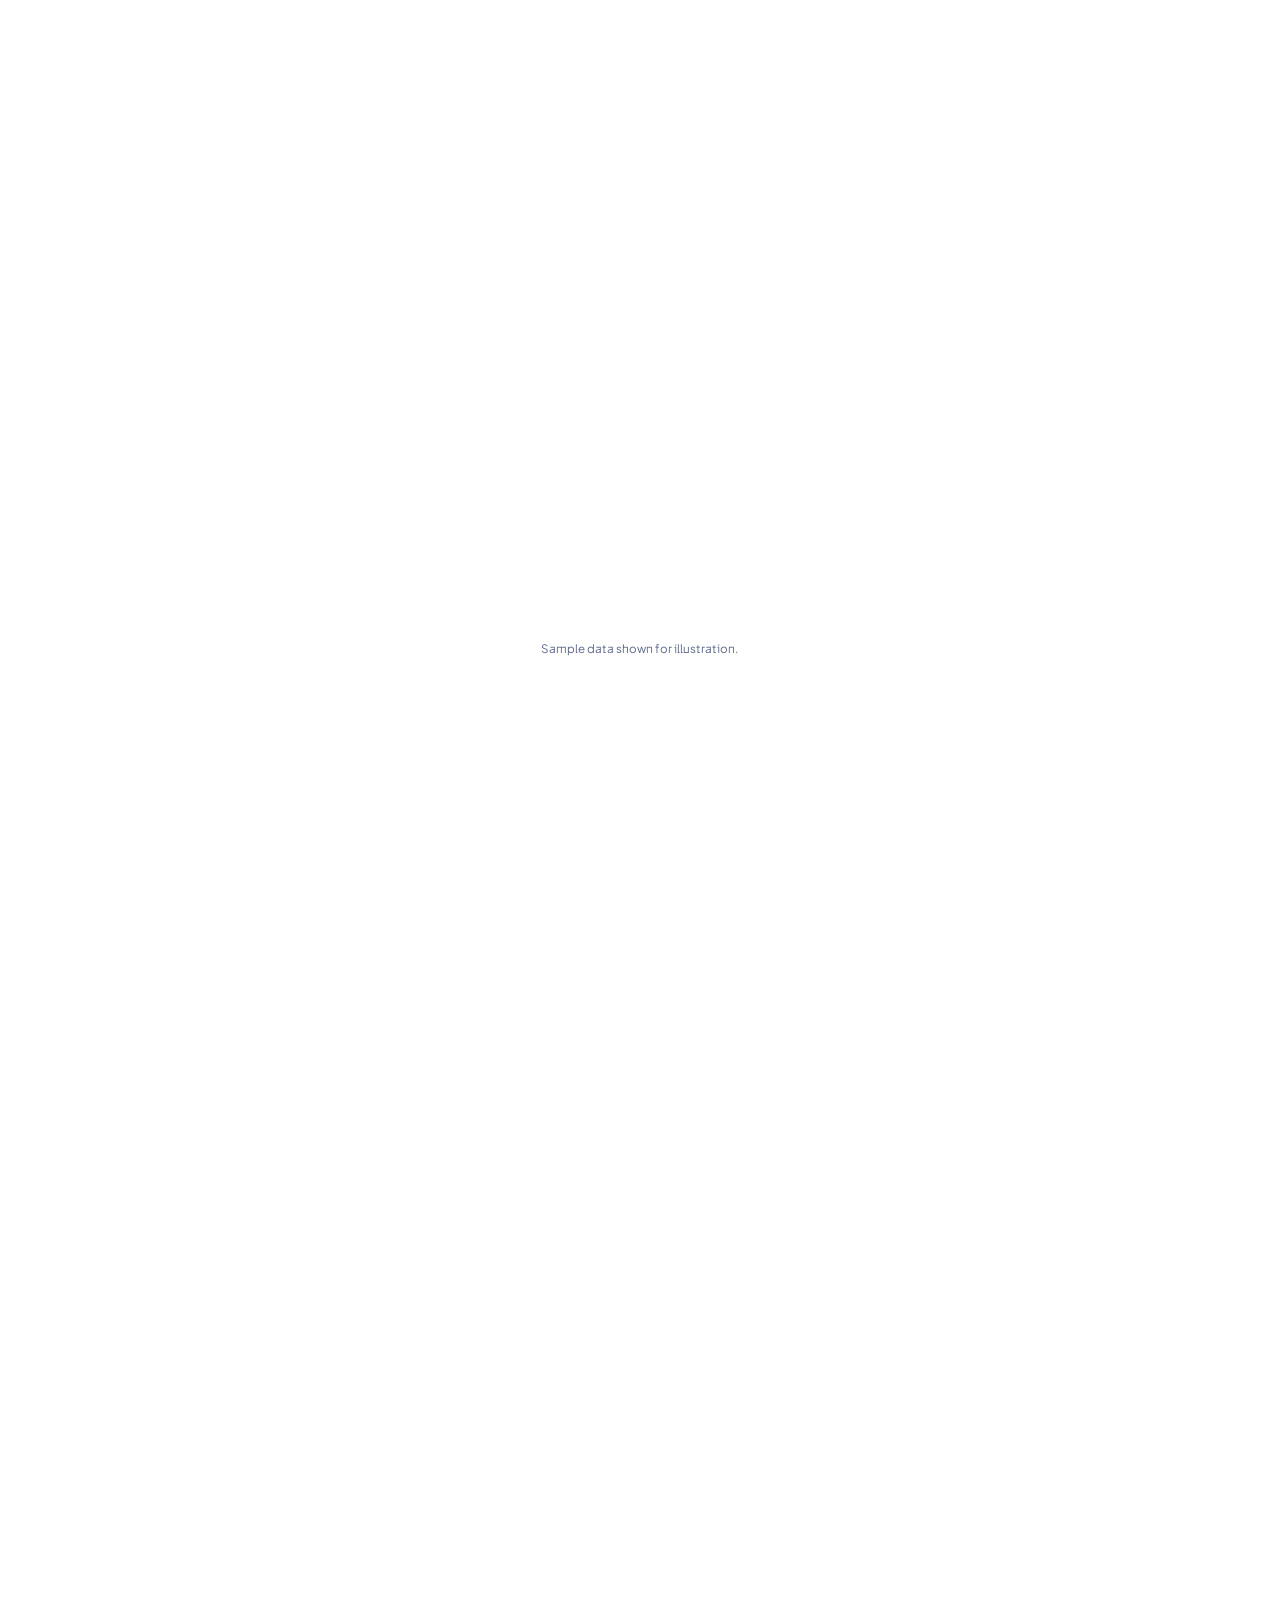
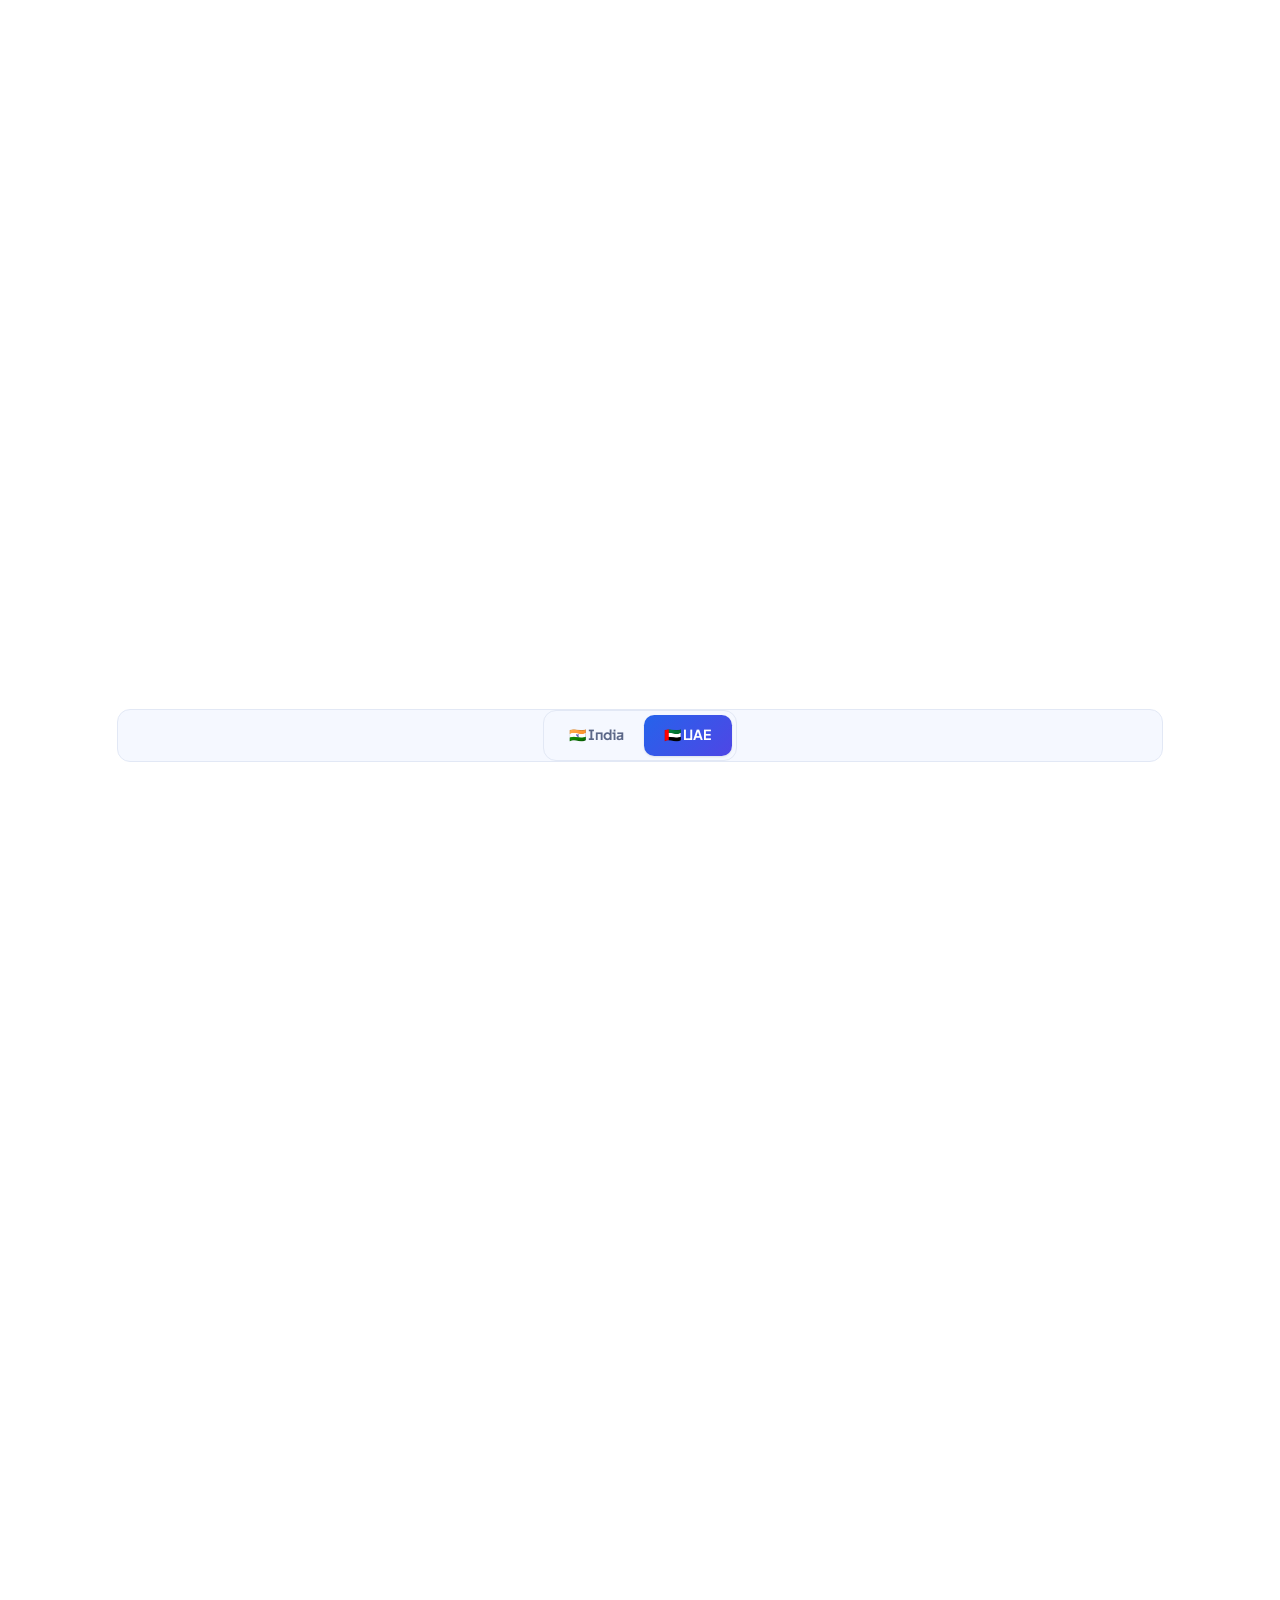
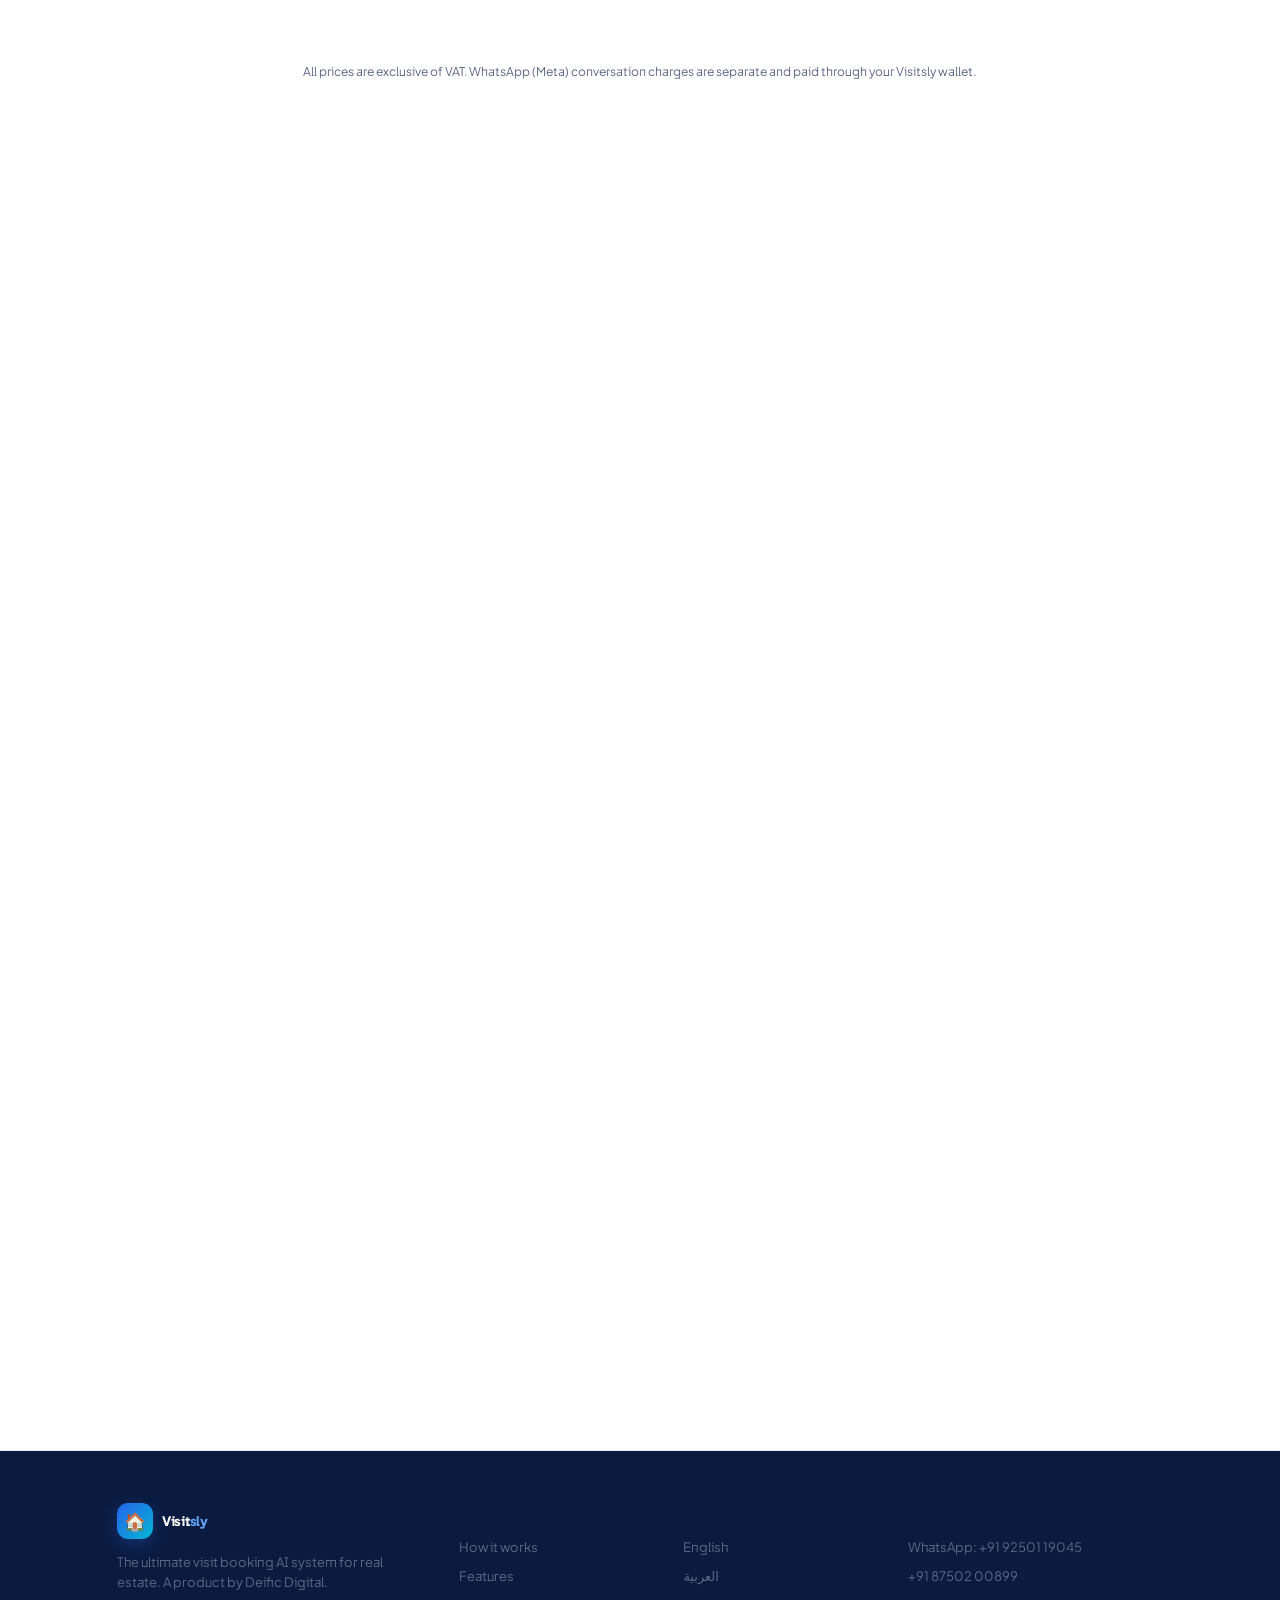
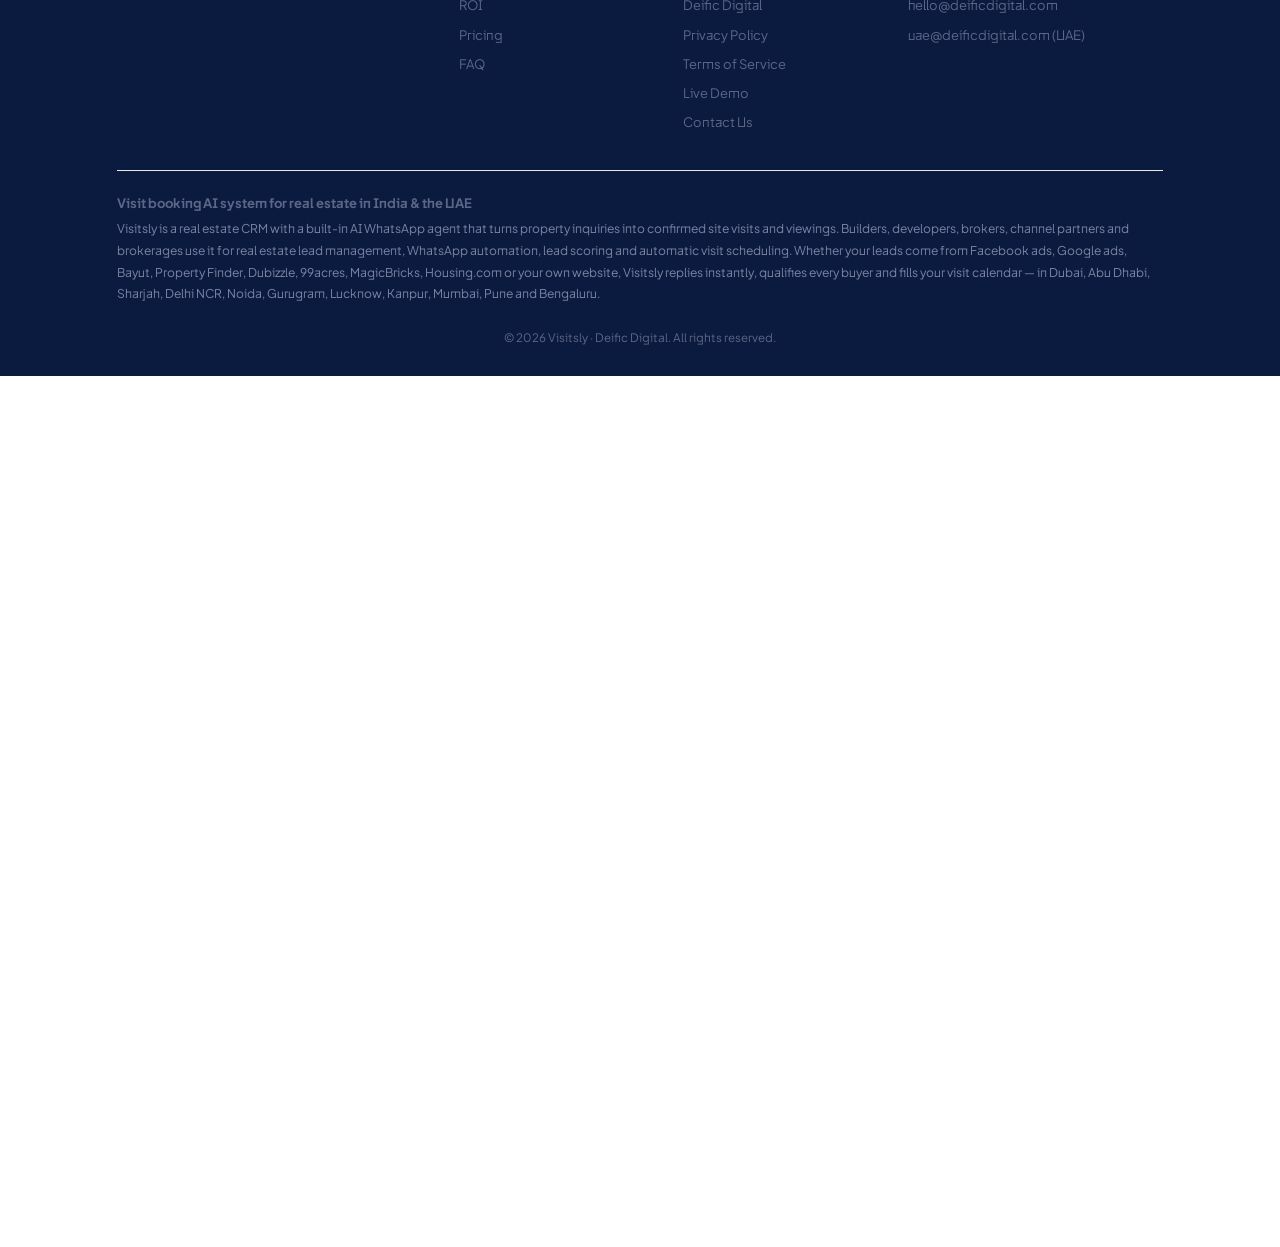
==== commit b86af2b0: "Redesign website: SaaS UI, UAE/India section, footer fix, clean folder structure" ====
--- a/index.html
+++ b/index.html
@@ -2504,55 +2504,207 @@
       .nav-right .seg button {
         padding: 7px 12px;
       }
-      .foot a[href^="tel:"]{unicode-bidi:isolate;direction:ltr;display:inline-block}
+      .foot a[href^="tel:"] {
+        unicode-bidi: isolate;
+        direction: ltr;
+        display: inline-block;
+      }
 
-      .nav-links{align-items:center}
-      .nav-links a.nav-demo{color:#fff;background:linear-gradient(135deg,#2563eb,#4f46e5);padding:6px 14px;border-radius:99px;box-shadow:0 6px 16px rgba(37,99,235,.3)}
-      .nav-links a.nav-demo:hover{color:#fff;transform:translateY(-1px)}
-      @media (max-width:860px){.nav-links a.nav-demo{padding:8px 16px;margin:8px 0;align-self:flex-start}}
-      .pdemo{display:block;text-align:center;margin-top:12px;font-weight:800;font-size:14.5px;color:var(--blue-d)}
-      .price.pop .pdemo{color:#fff}
-      .pdemo:hover{color:var(--blue);text-decoration:underline}
-
+      .nav-links {
+        align-items: center;
+      }
+      .nav-links a.nav-demo {
+        color: #fff;
+        background: linear-gradient(135deg, #2563eb, #4f46e5);
+        padding: 6px 14px;
+        border-radius: 99px;
+        box-shadow: 0 6px 16px rgba(37, 99, 235, 0.3);
+      }
+      .nav-links a.nav-demo:hover {
+        color: #fff;
+        transform: translateY(-1px);
+      }
+      @media (max-width: 860px) {
+        .nav-links a.nav-demo {
+          padding: 8px 16px;
+          margin: 8px 0;
+          align-self: flex-start;
+        }
+      }
+      .pdemo {
+        display: block;
+        text-align: center;
+        margin-top: 12px;
+        font-weight: 800;
+        font-size: 14.5px;
+        color: var(--blue-d);
+      }
+      .price.pop .pdemo {
+        color: #fff;
+      }
+      .pdemo:hover {
+        color: var(--blue);
+        text-decoration: underline;
+      }
 
       /* ===== scroll-lock hint + fit-to-screen ===== */
-      .vs-anim{scroll-margin-top:96px;transform-origin:top center}
-      .vs-lock{position:fixed;left:50%;bottom:22px;transform:translate(-50%,16px);z-index:60;opacity:0;pointer-events:none;
-        background:#0b1b3f;color:#fff;font-size:13.5px;font-weight:700;padding:11px 20px 15px;border-radius:99px;
-        box-shadow:0 14px 34px rgba(11,27,63,.35);transition:opacity .35s,transform .35s;white-space:nowrap;overflow:hidden}
-      .vs-lock.on{opacity:1;transform:translate(-50%,0)}
-      .vs-lock::after{content:"";position:absolute;left:0;bottom:0;height:4px;width:0;background:linear-gradient(90deg,#2563eb,#06b6d4)}
-      .vs-lock.on::after{width:100%;transition:width 12.8s linear}
-      .h-caps{text-transform:uppercase;letter-spacing:.01em}
-      @media (max-width:480px){.vs-lock{font-size:12px;padding:10px 16px 14px;bottom:16px}}
+      .vs-anim {
+        scroll-margin-top: 96px;
+        transform-origin: top center;
+      }
+      .vs-lock {
+        position: fixed;
+        left: 50%;
+        bottom: 22px;
+        transform: translate(-50%, 16px);
+        z-index: 60;
+        opacity: 0;
+        pointer-events: none;
+        background: #0b1b3f;
+        color: #fff;
+        font-size: 13.5px;
+        font-weight: 700;
+        padding: 11px 20px 15px;
+        border-radius: 99px;
+        box-shadow: 0 14px 34px rgba(11, 27, 63, 0.35);
+        transition:
+          opacity 0.35s,
+          transform 0.35s;
+        white-space: nowrap;
+        overflow: hidden;
+      }
+      .vs-lock.on {
+        opacity: 1;
+        transform: translate(-50%, 0);
+      }
+      .vs-lock::after {
+        content: "";
+        position: absolute;
+        left: 0;
+        bottom: 0;
+        height: 4px;
+        width: 0;
+        background: linear-gradient(90deg, #2563eb, #06b6d4);
+      }
+      .vs-lock.on::after {
+        width: 100%;
+        transition: width 12.8s linear;
+      }
+      .h-caps {
+        text-transform: uppercase;
+        letter-spacing: 0.01em;
+      }
+      @media (max-width: 480px) {
+        .vs-lock {
+          font-size: 12px;
+          padding: 10px 16px 14px;
+          bottom: 16px;
+        }
+      }
 
       /* ===== responsive scale: small laptops down, big screens up ===== */
-      section{padding:clamp(56px,6.5vw,96px) 0}
-      .sec-head{margin-bottom:clamp(32px,4.2vw,56px)}
-      .hero{padding:clamp(44px,6vw,76px) 0 clamp(40px,5vw,60px)}
-      .hero-top{margin-bottom:clamp(32px,4.5vw,54px)}
-      @media (min-width:1021px) and (max-width:1440px){html{zoom:.93}}
-      @media (min-width:1021px) and (max-width:1200px){html{zoom:.88}}
-      @media (min-width:1700px){html{zoom:1.15}}
-      @media (min-width:2000px){html{zoom:1.35}}
-      @media (min-width:2560px){html{zoom:1.7}}
-      @media (min-width:3200px){html{zoom:2.1}}
-      @media (max-width:600px){.vs-table{font-size:13px}.vs-table th,.vs-table td{padding:12px 8px}.vs-table th{font-size:12.5px}}
+      section {
+        padding: clamp(56px, 6.5vw, 96px) 0;
+      }
+      .sec-head {
+        margin-bottom: clamp(32px, 4.2vw, 56px);
+      }
+      .hero {
+        padding: clamp(44px, 6vw, 76px) 0 clamp(40px, 5vw, 60px);
+      }
+      .hero-top {
+        margin-bottom: clamp(32px, 4.5vw, 54px);
+      }
+      @media (min-width: 1021px) and (max-width: 1440px) {
+        html {
+          zoom: 0.93;
+        }
+      }
+      @media (min-width: 1021px) and (max-width: 1200px) {
+        html {
+          zoom: 0.88;
+        }
+      }
+      @media (min-width: 1700px) {
+        html {
+          zoom: 1.15;
+        }
+      }
+      @media (min-width: 2000px) {
+        html {
+          zoom: 1.35;
+        }
+      }
+      @media (min-width: 2560px) {
+        html {
+          zoom: 1.7;
+        }
+      }
+      @media (min-width: 3200px) {
+        html {
+          zoom: 2.1;
+        }
+      }
+      @media (max-width: 600px) {
+        .vs-table {
+          font-size: 13px;
+        }
+        .vs-table th,
+        .vs-table td {
+          padding: 12px 8px;
+        }
+        .vs-table th {
+          font-size: 12.5px;
+        }
+      }
       /* nav + section CTAs */
-      .nav-links a.nav-m{display:none}
-      .nav .btn.nav-live{padding:10px 16px;font-size:14px;white-space:nowrap}
-      .sec-cta{display:flex;gap:14px;justify-content:center;flex-wrap:wrap;margin-top:44px}
-      @media (max-width:1000px){.nav .btn.nav-live{display:none}}
-      @media (max-width:860px){
-        .nav-links a.nav-m{display:block;font-weight:700;color:var(--blue)}
-        .sec-cta{margin-top:32px}
-        .sec-cta .btn{flex:1 1 220px;justify-content:center}
-      }
-    
+      .nav-links a.nav-m {
+        display: none;
+      }
+      .nav .btn.nav-live {
+        padding: 10px 16px;
+        font-size: 14px;
+        white-space: nowrap;
+      }
+      .sec-cta {
+        display: flex;
+        gap: 14px;
+        justify-content: center;
+        flex-wrap: wrap;
+        margin-top: 44px;
+      }
+      @media (max-width: 1000px) {
+        .nav .btn.nav-live {
+          display: none;
+        }
+      }
+      @media (max-width: 860px) {
+        .nav-links a.nav-m {
+          display: block;
+          font-weight: 700;
+          color: var(--blue);
+        }
+        .sec-cta {
+          margin-top: 32px;
+        }
+        .sec-cta .btn {
+          flex: 1 1 220px;
+          justify-content: center;
+        }
+      }
+
       /* keep anchors / auto-scroll clear of the sticky navbar */
-      html{scroll-padding-top:96px}
-      section[id],.lg[id],[id].vs-anim,.vs-anim{scroll-margin-top:96px}
+      html {
+        scroll-padding-top: 96px;
+      }
+      section[id],
+      .lg[id],
+      [id].vs-anim,
+      .vs-anim {
+        scroll-margin-top: 96px;
+      }
     </style>
+    <link rel="stylesheet" href="assets/css/saas.css" />
   </head>
   <body id="top">
     <div class="topbar" data-i="1">
@@ -2573,7 +2725,9 @@
           ><a data-i="5" href="#pricing">Pricing</a
           ><a data-i="298" href="contact.html">Contact</a
           ><a class="nav-m" data-i="302" href="demo.html">Live Demo</a
-          ><a class="nav-m" data-i="7" href="https://visitsly.com/signup">Book free demo</a>
+          ><a class="nav-m" data-i="7" href="https://visitsly.com/login"
+            >Book free demo</a
+          >
         </div>
         <div class="nav-right">
           <div
@@ -2600,11 +2754,13 @@
               العربية
             </button>
           </div>
-          <a class="btn btn-ghost nav-live" data-i="402" href="demo.html">▶ Live demo</a>
+          <a class="btn btn-ghost nav-live" data-i="402" href="demo.html"
+            >▶ Live demo</a
+          >
           <a
             class="btn btn-primary"
             data-i="7"
-            href="https://visitsly.com/signup"
+            href="https://visitsly.com/login"
             >Book free demo</a
           >
           <button
@@ -2641,7 +2797,7 @@
               <a
                 class="btn btn-primary"
                 data-i="11"
-                href="https://visitsly.com/signup"
+                href="https://visitsly.com/login"
                 >💬 Book a free live demo</a
               >
               <a class="btn btn-ghost" data-i="300" href="demo.html"
@@ -2822,7 +2978,6 @@
               ><span data-i="55">manual follow-up calls</span>
             </div>
           </div>
-
         </div>
       </section>
       <section style="padding-top: 0">
@@ -2886,7 +3041,6 @@
               </ul>
             </div>
           </div>
-
         </div>
       </section>
       <section id="how-it-works" style="padding-top: 0">
@@ -2942,8 +3096,15 @@
           </div>
 
           <div class="sec-cta rv">
-            <a class="btn btn-primary" data-i="11" href="https://visitsly.com/signup">💬 Book a free live demo</a>
-            <a class="btn btn-ghost" data-i="300" href="demo.html">▶ Try live demo</a>
+            <a
+              class="btn btn-primary"
+              data-i="11"
+              href="https://visitsly.com/login"
+              >💬 Book a free live demo</a
+            >
+            <a class="btn btn-ghost" data-i="300" href="demo.html"
+              >▶ Try live demo</a
+            >
           </div>
         </div>
       </section>
@@ -3037,7 +3198,6 @@
               <span class="tagx" data-i="105">ADD-ON</span>
             </div>
           </div>
-
         </div>
       </section>
       <section style="padding-top: 0">
@@ -3112,7 +3272,6 @@
               </div>
             </div>
           </div>
-
         </div>
       </section>
       <section style="padding-top: 0">
@@ -3197,7 +3356,6 @@
           <div class="note" data-i="122">
             Sample data shown for illustration.
           </div>
-
         </div>
       </section>
       <section id="calculator" style="padding-top: 0">
@@ -3307,8 +3465,15 @@
           </div>
 
           <div class="sec-cta rv">
-            <a class="btn btn-primary" data-i="11" href="https://visitsly.com/signup">💬 Book a free live demo</a>
-            <a class="btn btn-ghost" data-i="300" href="demo.html">▶ Try live demo</a>
+            <a
+              class="btn btn-primary"
+              data-i="11"
+              href="https://visitsly.com/login"
+              >💬 Book a free live demo</a
+            >
+            <a class="btn btn-ghost" data-i="300" href="demo.html"
+              >▶ Try live demo</a
+            >
           </div>
         </div>
       </section>
@@ -3382,13 +3547,12 @@
                 <tr>
                   <td data-i="404">Manual talk + AI talk</td>
                   <td class="us y" data-i="405">✓</td>
-                  <td class="n" data-i="406">✕ </td>
+                  <td class="n" data-i="406">✕</td>
                   <td class="n" data-i="406">✕</td>
                 </tr>
               </tbody>
             </table>
           </div>
-
         </div>
       </section>
       <section style="padding-top: 0">
@@ -3431,8 +3595,84 @@
           </div>
 
           <div class="sec-cta rv">
-            <a class="btn btn-primary" data-i="11" href="https://visitsly.com/signup">💬 Book a free live demo</a>
-            <a class="btn btn-ghost" data-i="300" href="demo.html">▶ Try live demo</a>
+            <a
+              class="btn btn-primary"
+              data-i="11"
+              href="https://visitsly.com/login"
+              >💬 Book a free live demo</a
+            >
+            <a class="btn btn-ghost" data-i="300" href="demo.html"
+              >▶ Try live demo</a
+            >
+          </div>
+        </div>
+      </section>
+      <section id="regions" style="padding-top: 0">
+        <div class="wrap">
+          <div class="sec-head rv">
+            <div class="eyebrow" data-i="500">Built for UAE &amp; India</div>
+            <h2 data-i="501">
+              One platform, <span class="grad">two real estate markets</span>
+            </h2>
+            <p data-i="502">
+              Local portals, local currency, local language and local compliance
+              — configured for you on day one.
+            </p>
+          </div>
+          <div class="geo">
+            <div class="geo-c geo-ae rv">
+              <h3 data-i="503">🇦🇪 United Arab Emirates</h3>
+              <p data-i="504">
+                For Dubai, Abu Dhabi and Northern Emirates developers and
+                brokerages.
+              </p>
+              <ul>
+                <li data-i="505">
+                  Bayut, Property Finder &amp; Dubizzle leads auto-captured
+                </li>
+                <li data-i="506">
+                  Arabic + English WhatsApp conversations with full RTL support
+                </li>
+                <li data-i="507">
+                  Prices in AED, off-plan payment plans &amp; Gulf Standard Time
+                  reminders
+                </li>
+                <li data-i="508">
+                  Built to work with RERA / DLD-regulated sales workflows
+                </li>
+              </ul>
+              <div class="geo-tags">
+                <span>AED</span><span>+971</span><span>GST (UTC+4)</span
+                ><span>Arabic · English</span>
+              </div>
+            </div>
+            <div class="geo-c geo-in rv">
+              <h3 data-i="509">🇮🇳 India</h3>
+              <p data-i="510">
+                For builders, channel partners and agencies across metros and
+                tier-2 cities.
+              </p>
+              <ul>
+                <li data-i="511">
+                  99acres, MagicBricks &amp; Housing.com leads auto-captured
+                </li>
+                <li data-i="512">
+                  Pricing in INR (₹) with Lakh/Crore formatting and GST
+                  invoicing
+                </li>
+                <li data-i="513">
+                  RERA-registered project details shared inside the chat
+                </li>
+                <li data-i="514">
+                  Works with the number your team already uses on WhatsApp
+                  Business
+                </li>
+              </ul>
+              <div class="geo-tags">
+                <span>₹ INR</span><span>+91</span><span>IST (UTC+5:30)</span
+                ><span>English · Hinglish</span>
+              </div>
+            </div>
           </div>
         </div>
       </section>
@@ -3680,7 +3920,6 @@
               charges are separate and paid through your Visitsly wallet.</span
             >
           </div>
-
         </div>
       </section>
       <section id="faq" style="padding-top: 0">
@@ -3768,7 +4007,6 @@
               </p>
             </details>
           </div>
-
         </div>
       </section>
       <section style="padding-top: 0; padding-bottom: 0">
@@ -3887,7 +4125,15 @@
         </div>
       </div>
     </footer>
-    <div class="vs-lock" data-i="401" id="vsLock" role="status" aria-live="polite">Watch the full demo to continue</div>
+    <div
+      class="vs-lock"
+      data-i="401"
+      id="vsLock"
+      role="status"
+      aria-live="polite"
+    >
+      Watch the full demo to continue
+    </div>
     <a
       aria-label="WhatsApp"
       class="wa-float"
@@ -4381,12 +4627,30 @@
         405: "✓ نعم",
         406: "✕ لا",
       };
+      Object.assign(AR_TEXT, {
+        500: "مصمم للإمارات والهند",
+        501: 'منصة واحدة، <span class="grad">سوقان عقاريان</span>',
+        502: "بوابات محلية وعملة محلية ولغة محلية وامتثال محلي — يتم إعدادها لك من اليوم الأول.",
+        503: "🇦🇪 الإمارات العربية المتحدة",
+        504: "للمطورين والوسطاء في دبي وأبوظبي والإمارات الشمالية.",
+        505: "التقاط العملاء تلقائياً من بيوت وبروبرتي فايندر ودوبيزل",
+        506: "محادثات واتساب بالعربية والإنجليزية مع دعم كامل للكتابة من اليمين لليسار",
+        507: "الأسعار بالدرهم وخطط الدفع للمشاريع قيد الإنشاء وتذكيرات بتوقيت الخليج",
+        508: "متوافق مع إجراءات البيع الخاضعة لـ RERA وDLD",
+        509: "🇮🇳 الهند",
+        510: "للمطورين والوكلاء في المدن الكبرى والمدن الصغيرة في الهند.",
+        511: "التقاط العملاء تلقائياً من 99acres وMagicBricks وHousing.com",
+        512: "الأسعار بالروبية مع تنسيق اللاك/الكرور وفواتير GST",
+        513: "مشاركة تفاصيل المشروع المسجل في RERA داخل المحادثة",
+        514: "يعمل مع رقم واتساب للأعمال الذي يستخدمه فريقك حالياً",
+        515: "الإمارات والهند",
+      });
       var AR_ATTR = {
         7: {
-          href: "https://visitsly.com/signup",
+          href: "https://visitsly.com/login",
         },
         11: {
-          href: "https://visitsly.com/signup",
+          href: "https://visitsly.com/login",
         },
         118: {
           style:
@@ -4827,7 +5091,8 @@
           root.style.transform = "";
           root.style.marginBottom = "";
           var h = root.getBoundingClientRect().height,
-            avail = window.innerHeight - navEl.getBoundingClientRect().height - 84,
+            avail =
+              window.innerHeight - navEl.getBoundingClientRect().height - 84,
             s = Math.max(0.5, Math.min(1, avail / h));
           if (s < 1) {
             root.style.transform = "scale(" + s + ")";
--- a/assets/css/saas.css
+++ b/assets/css/saas.css
@@ -0,0 +1,409 @@
+/* Visitsly — SaaS design layer (loads after page styles; presentation only, no behaviour changes) */
+:root {
+  --r: 16px;
+  --r-lg: 22px;
+  --sh1: 0 1px 2px rgba(11, 27, 63, 0.05), 0 1px 3px rgba(11, 27, 63, 0.06);
+  --sh2: 0 10px 30px -12px rgba(11, 27, 63, 0.18);
+  --sh3: 0 24px 60px -24px rgba(37, 99, 235, 0.35);
+  --ring: 0 0 0 4px rgba(37, 99, 235, 0.18);
+}
+html {
+  -webkit-text-size-adjust: 100%;
+}
+body {
+  font-feature-settings: "ss01", "cv11";
+  text-rendering: optimizeLegibility;
+}
+:lang(ar) body,
+[dir="rtl"] body {
+  font-family:
+    "IBM Plex Sans Arabic", "Plus Jakarta Sans", system-ui, sans-serif;
+}
+::selection {
+  background: #dbe7ff;
+  color: var(--ink);
+}
+:focus-visible {
+  outline: none;
+  box-shadow: var(--ring);
+  border-radius: 10px;
+}
+section {
+  padding-block: clamp(56px, 8vw, 104px);
+}
+.wrap {
+  padding-inline: clamp(16px, 4vw, 28px);
+}
+
+/* announcement + nav */
+.topbar {
+  background: linear-gradient(90deg, #0b1b3f, #1d3a8a 55%, #0b1b3f);
+  color: #e6ecff;
+  font-size: 13.5px;
+  letter-spacing: 0.01em;
+}
+.nav {
+  background: rgba(255, 255, 255, 0.82);
+  backdrop-filter: saturate(180%) blur(14px);
+  -webkit-backdrop-filter: saturate(180%) blur(14px);
+  border-bottom: 1px solid rgba(226, 232, 245, 0.9);
+  box-shadow: none;
+}
+.nav-links a {
+  font-weight: 600;
+  color: var(--muted);
+  border-radius: 10px;
+  transition:
+    color 0.2s,
+    background 0.2s;
+}
+.nav-links a:hover {
+  color: var(--ink);
+  background: var(--soft);
+}
+.seg {
+  background: var(--soft);
+  border: 1px solid var(--line);
+  border-radius: 12px;
+  padding: 3px;
+}
+.seg button {
+  border-radius: 9px;
+  font-weight: 700;
+  transition: all 0.2s;
+}
+.seg .on,
+.seg button.on {
+  background: #fff;
+  color: var(--blue);
+  box-shadow: var(--sh1);
+}
+
+/* buttons */
+.btn {
+  border-radius: 12px;
+  font-weight: 700;
+  transition:
+    transform 0.18s,
+    box-shadow 0.2s,
+    background 0.2s,
+    border-color 0.2s;
+}
+.btn-primary {
+  background: linear-gradient(135deg, #2563eb, #4f46e5);
+  color: #fff;
+  box-shadow:
+    0 8px 20px -8px rgba(37, 99, 235, 0.65),
+    inset 0 1px 0 rgba(255, 255, 255, 0.25);
+}
+.btn-primary:hover {
+  transform: translateY(-2px);
+  box-shadow: 0 14px 28px -10px rgba(37, 99, 235, 0.7);
+}
+.btn-ghost {
+  background: #fff;
+  border: 1px solid var(--line);
+  color: var(--ink);
+  box-shadow: var(--sh1);
+}
+.btn-ghost:hover {
+  border-color: #bcd0ff;
+  background: var(--soft);
+  transform: translateY(-2px);
+}
+.btn:active {
+  transform: translateY(0);
+}
+
+/* hero */
+.hero {
+  background: linear-gradient(180deg, #f4f8ff 0%, #fff 78%);
+}
+.hero-badge {
+  background: #fff;
+  border: 1px solid var(--line);
+  box-shadow: var(--sh1);
+  border-radius: 99px;
+  font-weight: 600;
+}
+.hero h1 {
+  font-weight: 800;
+  letter-spacing: -0.035em;
+  text-wrap: balance;
+}
+.hero-sub {
+  color: var(--muted);
+  text-wrap: pretty;
+}
+.trust {
+  gap: 10px;
+}
+.trust span {
+  background: #fff;
+  border: 1px solid var(--line);
+  border-radius: 99px;
+  padding: 7px 14px;
+  font-size: 13px;
+  font-weight: 600;
+  color: var(--text);
+  box-shadow: var(--sh1);
+}
+.vs-anim {
+  border-radius: var(--r-lg);
+  box-shadow: var(--sh3);
+  border: 1px solid #dbe5fb;
+}
+
+/* lead-source marquee + stats */
+.marq {
+  background: #fff;
+  border-block: 1px solid var(--line);
+}
+.marq .track span {
+  background: var(--soft);
+  border: 1px solid var(--line);
+  border-radius: 99px;
+  font-weight: 600;
+  color: var(--text);
+}
+.stats .stat {
+  background: #fff;
+  border: 1px solid var(--line);
+  border-radius: var(--r);
+  box-shadow: var(--sh1);
+  transition:
+    transform 0.2s,
+    box-shadow 0.2s;
+}
+.stats .stat:hover {
+  transform: translateY(-3px);
+  box-shadow: var(--sh2);
+}
+
+/* cards */
+.sec-head h2 {
+  text-wrap: balance;
+  letter-spacing: -0.03em;
+}
+.cmp,
+.bx,
+.fl,
+.tier,
+.calc,
+.faq details,
+.ad,
+.ccard,
+.cform {
+  border-radius: var(--r-lg) !important;
+}
+.cmp,
+.bx,
+.fl,
+.ccard,
+.cform {
+  border: 1px solid var(--line);
+  box-shadow: var(--sh1);
+  transition:
+    transform 0.22s,
+    box-shadow 0.25s,
+    border-color 0.2s;
+}
+.bx:hover,
+.fl:hover,
+.ccard:hover {
+  transform: translateY(-4px);
+  box-shadow: var(--sh2);
+  border-color: #c9d9ff;
+}
+.bx.hl {
+  background: linear-gradient(160deg, #0b1b3f, #1d3a8a);
+  border-color: transparent;
+  color: #dbe6ff;
+}
+.bx.hl h3,
+.bx.hl p {
+  color: #fff;
+}
+.fl .em,
+.bx .fi {
+  border-radius: 14px;
+}
+.cmp.good {
+  border-color: #bfe9cf;
+  background: linear-gradient(180deg, #f3fcf6, #fff);
+}
+.cmp.bad {
+  background: linear-gradient(180deg, #fff5f6, #fff);
+  border-color: #f6d3d8;
+}
+
+/* pricing */
+.tier {
+  border: 1px solid var(--line);
+  box-shadow: var(--sh1);
+  transition:
+    transform 0.22s,
+    box-shadow 0.25s;
+}
+.tier:hover {
+  transform: translateY(-5px);
+  box-shadow: var(--sh2);
+}
+.tier.pop,
+.tier.featured,
+.tier.hot {
+  border: 2px solid var(--blue);
+  box-shadow: var(--sh3);
+}
+.rtoggle {
+  background: var(--soft);
+  border: 1px solid var(--line);
+  border-radius: 14px;
+}
+.calc {
+  border: 1px solid var(--line);
+  box-shadow: var(--sh2);
+}
+input[type="range"] {
+  accent-color: var(--blue);
+}
+
+/* faq */
+.faq details {
+  border: 1px solid var(--line);
+  background: #fff;
+  box-shadow: var(--sh1);
+  transition:
+    border-color 0.2s,
+    box-shadow 0.2s;
+}
+.faq details[open] {
+  border-color: #bcd0ff;
+  box-shadow: var(--sh2);
+}
+.faq summary {
+  font-weight: 700;
+  color: var(--ink);
+  cursor: pointer;
+}
+
+/* forms (contact + demo) */
+input,
+select,
+textarea {
+  font-family: inherit;
+  border: 1px solid var(--line);
+  border-radius: 12px;
+  background: #fff;
+  transition:
+    border-color 0.2s,
+    box-shadow 0.2s;
+}
+input:focus,
+select:focus,
+textarea:focus {
+  border-color: var(--blue);
+  box-shadow: var(--ring);
+  outline: none;
+}
+
+/* footer + whatsapp */
+footer {
+  background: #0b1b3f;
+  color: #b9c6e6;
+}
+footer a {
+  transition: color 0.2s;
+}
+footer a:hover {
+  color: #fff;
+}
+.wa-float {
+  box-shadow: 0 10px 28px -8px rgba(37, 211, 102, 0.7);
+}
+
+/* UAE + India section */
+.geo {
+  display: grid;
+  grid-template-columns: repeat(2, 1fr);
+  gap: 22px;
+}
+.geo-c {
+  background: #fff;
+  border: 1px solid var(--line);
+  border-radius: var(--r-lg);
+  padding: 30px;
+  box-shadow: var(--sh1);
+}
+.geo-c h3 {
+  font-size: 22px;
+  margin: 0 0 6px;
+}
+.geo-c > p {
+  color: var(--muted);
+  margin: 0 0 18px;
+}
+.geo-c ul {
+  list-style: none;
+  margin: 0;
+  padding: 0;
+  display: grid;
+  gap: 11px;
+}
+.geo-c li {
+  position: relative;
+  padding-inline-start: 28px;
+  font-size: 15px;
+}
+.geo-c li:before {
+  content: "✓";
+  position: absolute;
+  inset-inline-start: 0;
+  top: 1px;
+  width: 20px;
+  height: 20px;
+  border-radius: 50%;
+  background: #e6f7ec;
+  color: var(--green);
+  font-weight: 800;
+  font-size: 12px;
+  display: grid;
+  place-items: center;
+}
+.geo-ae {
+  border-top: 4px solid #0b1b3f;
+}
+.geo-in {
+  border-top: 4px solid #f59e0b;
+}
+.geo-tags {
+  display: flex;
+  flex-wrap: wrap;
+  gap: 8px;
+  margin-top: 20px;
+}
+.geo-tags span {
+  font-size: 12.5px;
+  font-weight: 700;
+  background: var(--soft);
+  border: 1px solid var(--line);
+  border-radius: 99px;
+  padding: 5px 12px;
+  color: var(--blue-d);
+}
+@media (max-width: 820px) {
+  .geo {
+    grid-template-columns: 1fr;
+  }
+}
+@media (prefers-reduced-motion: reduce) {
+  * {
+    animation-duration: 0.01ms !important;
+    transition-duration: 0.01ms !important;
+    scroll-behavior: auto !important;
+  }
+}
+
+
+footer .lw { color: #ffffff; }
+footer .lw span { color: #60a5fa; }
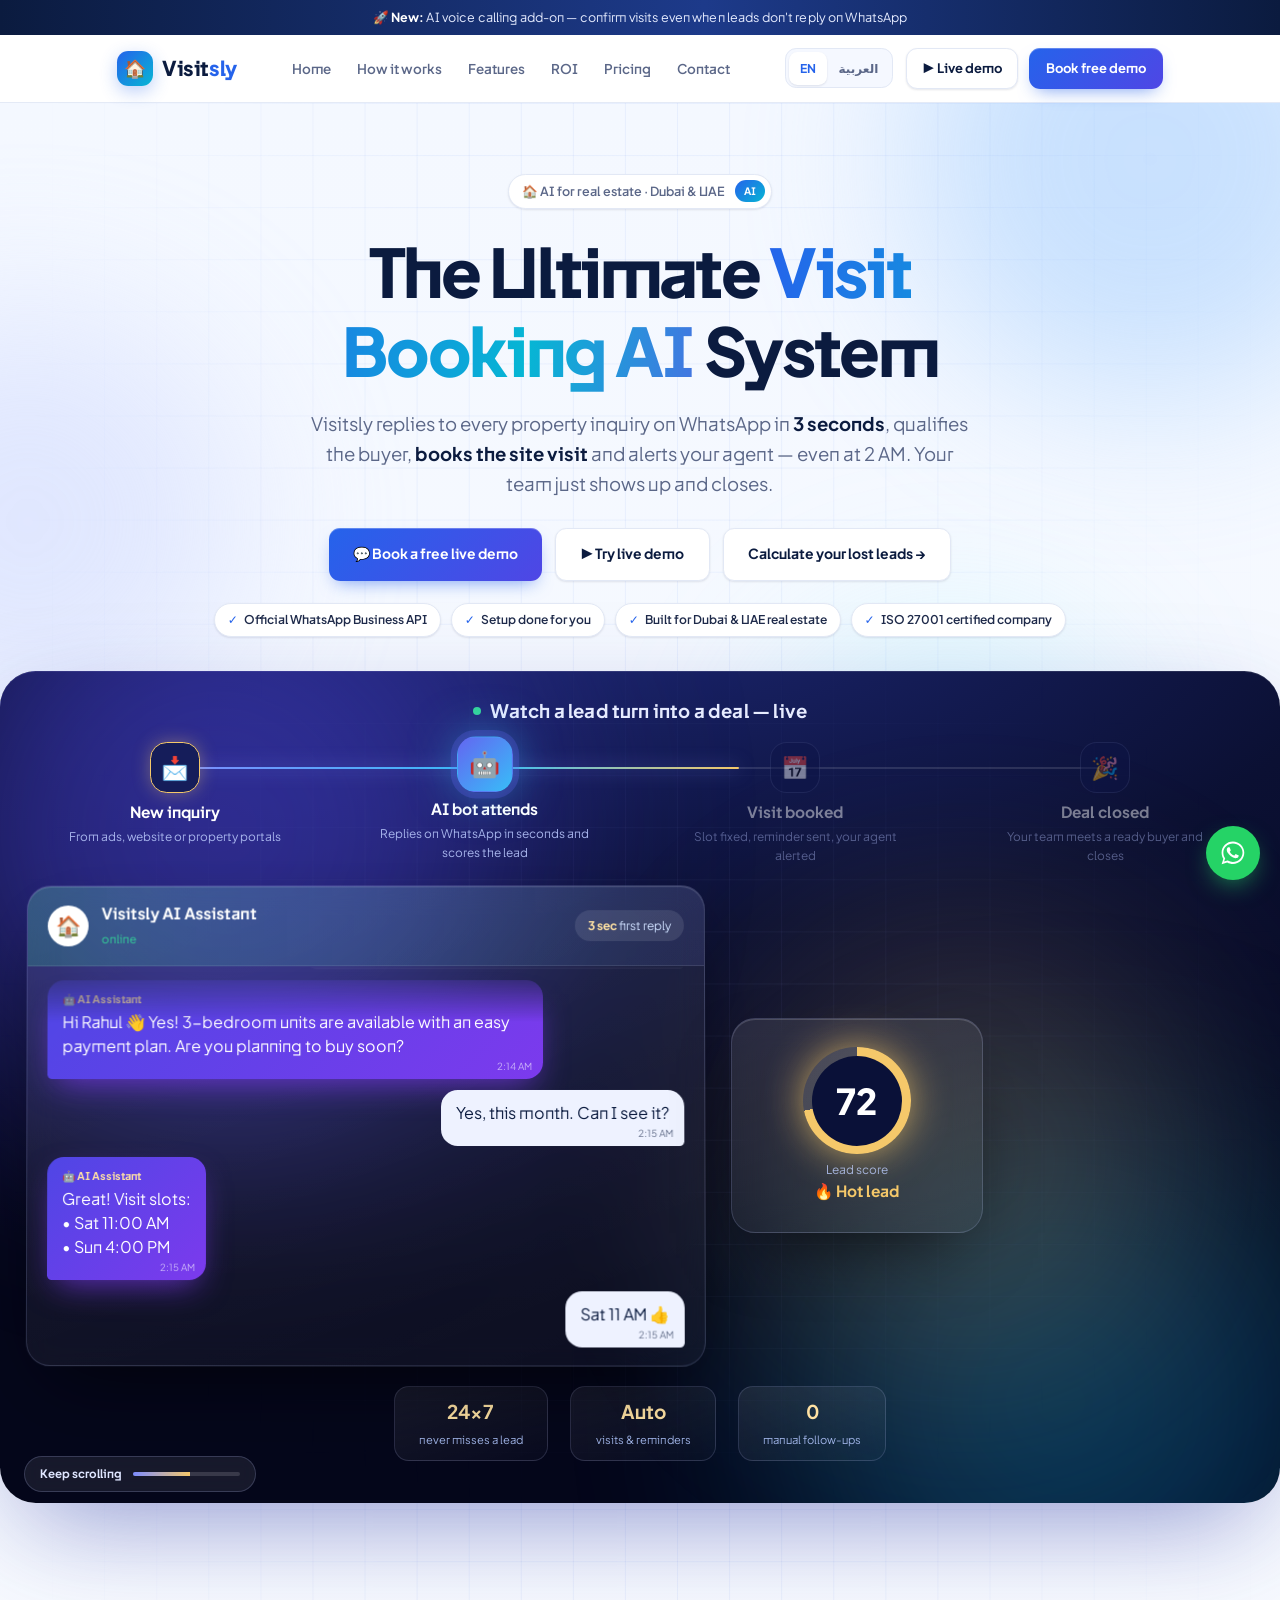
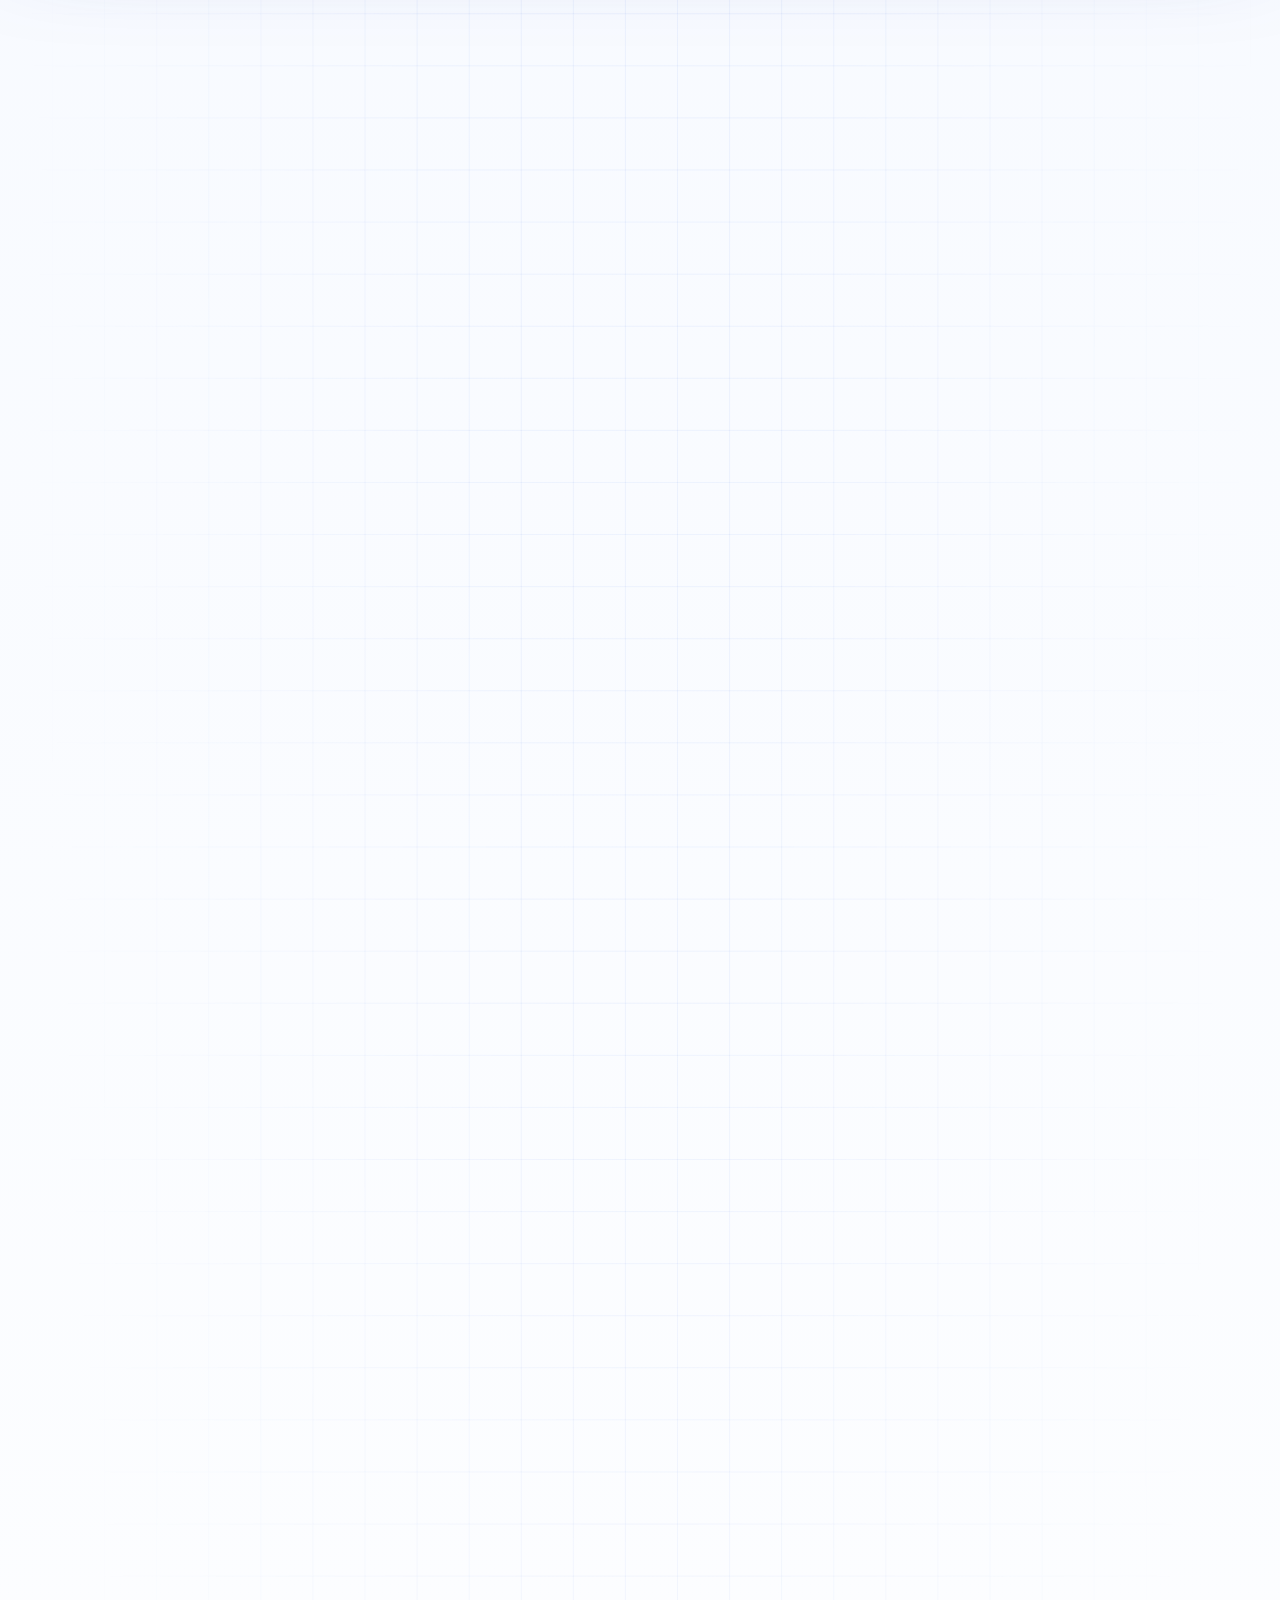
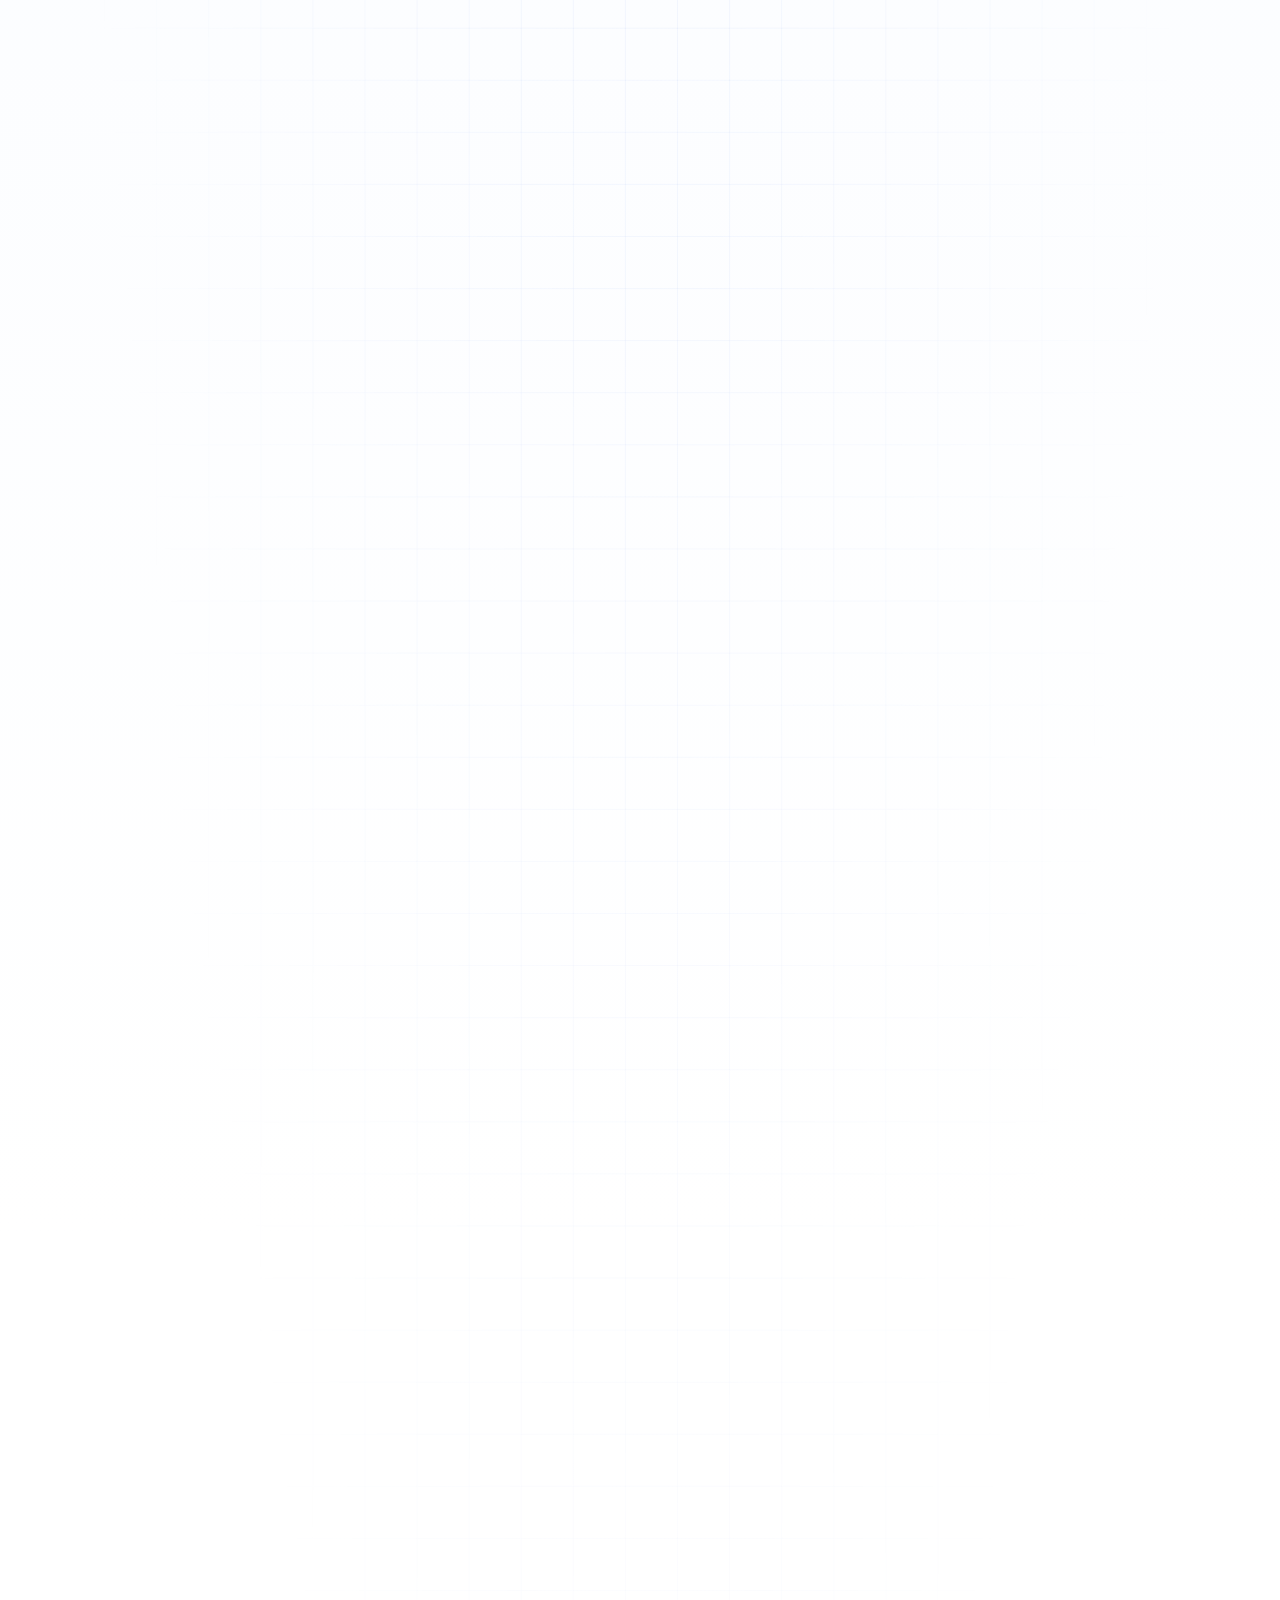
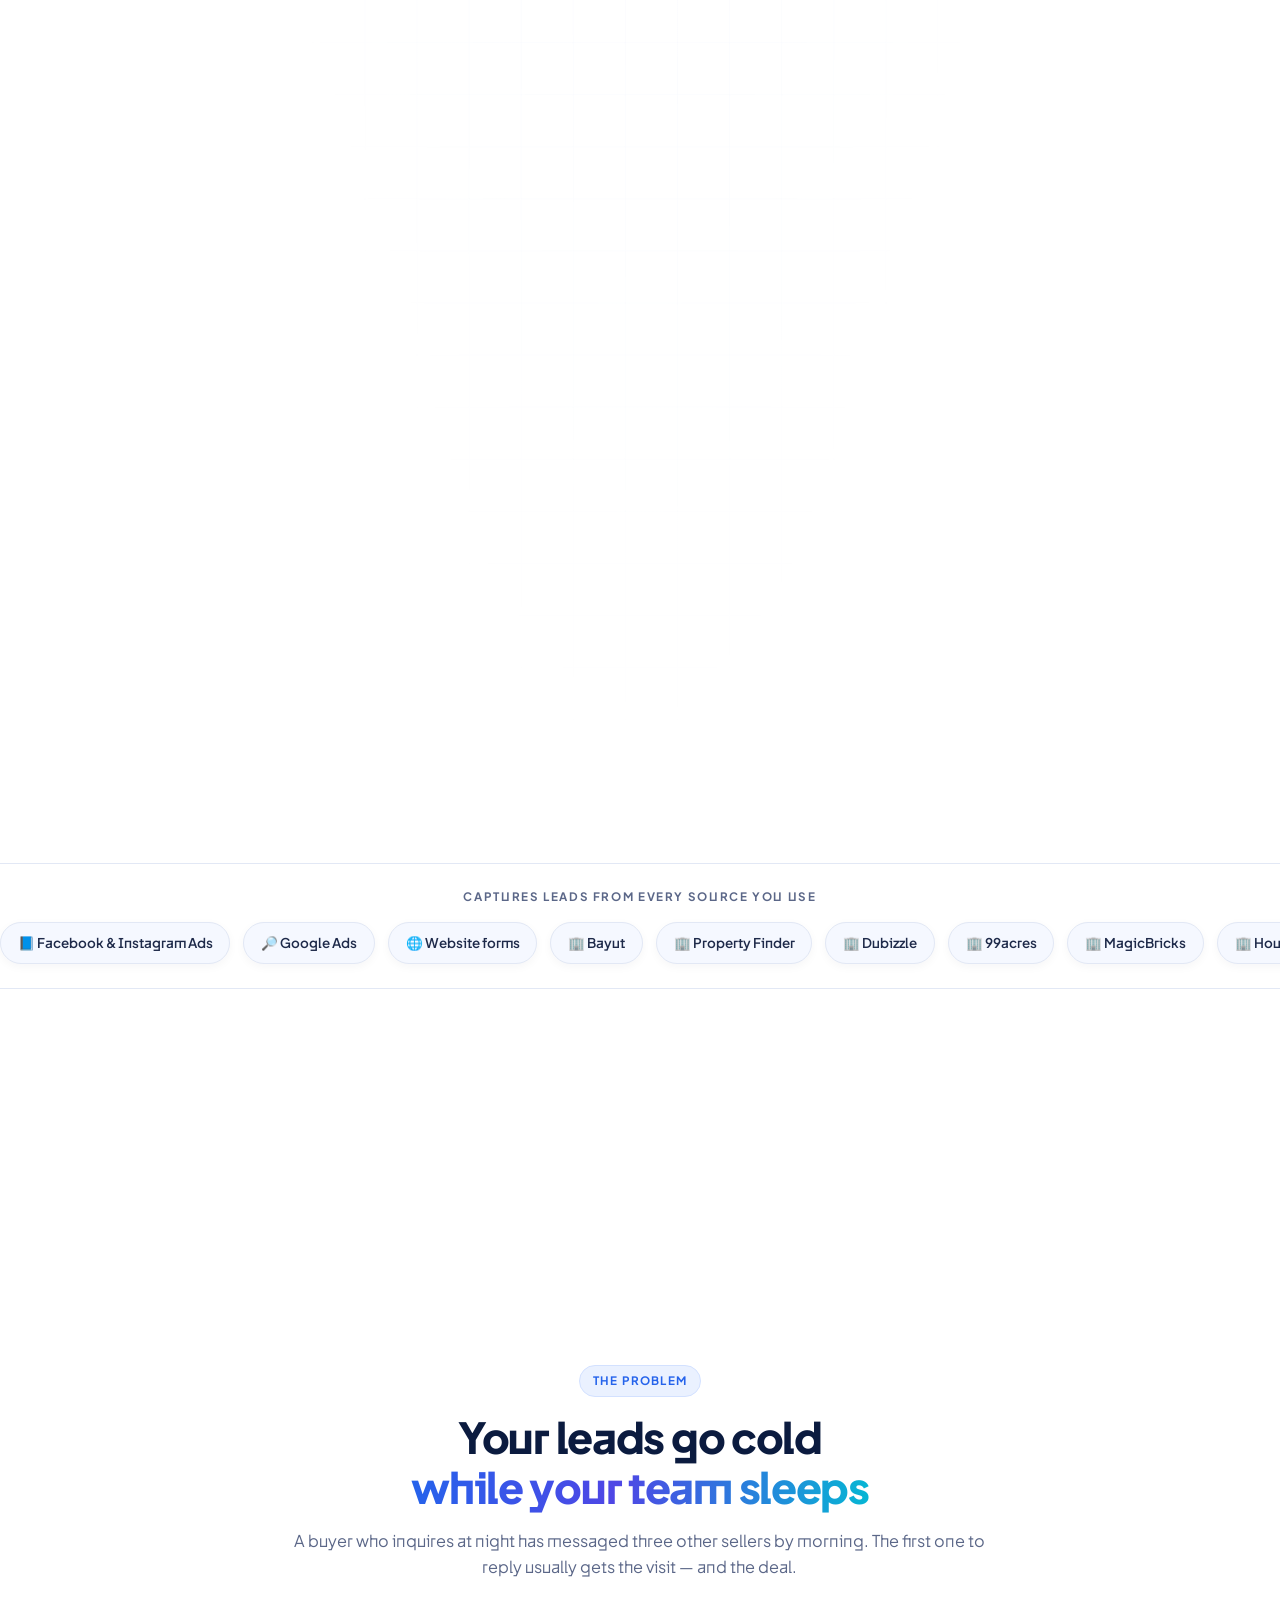
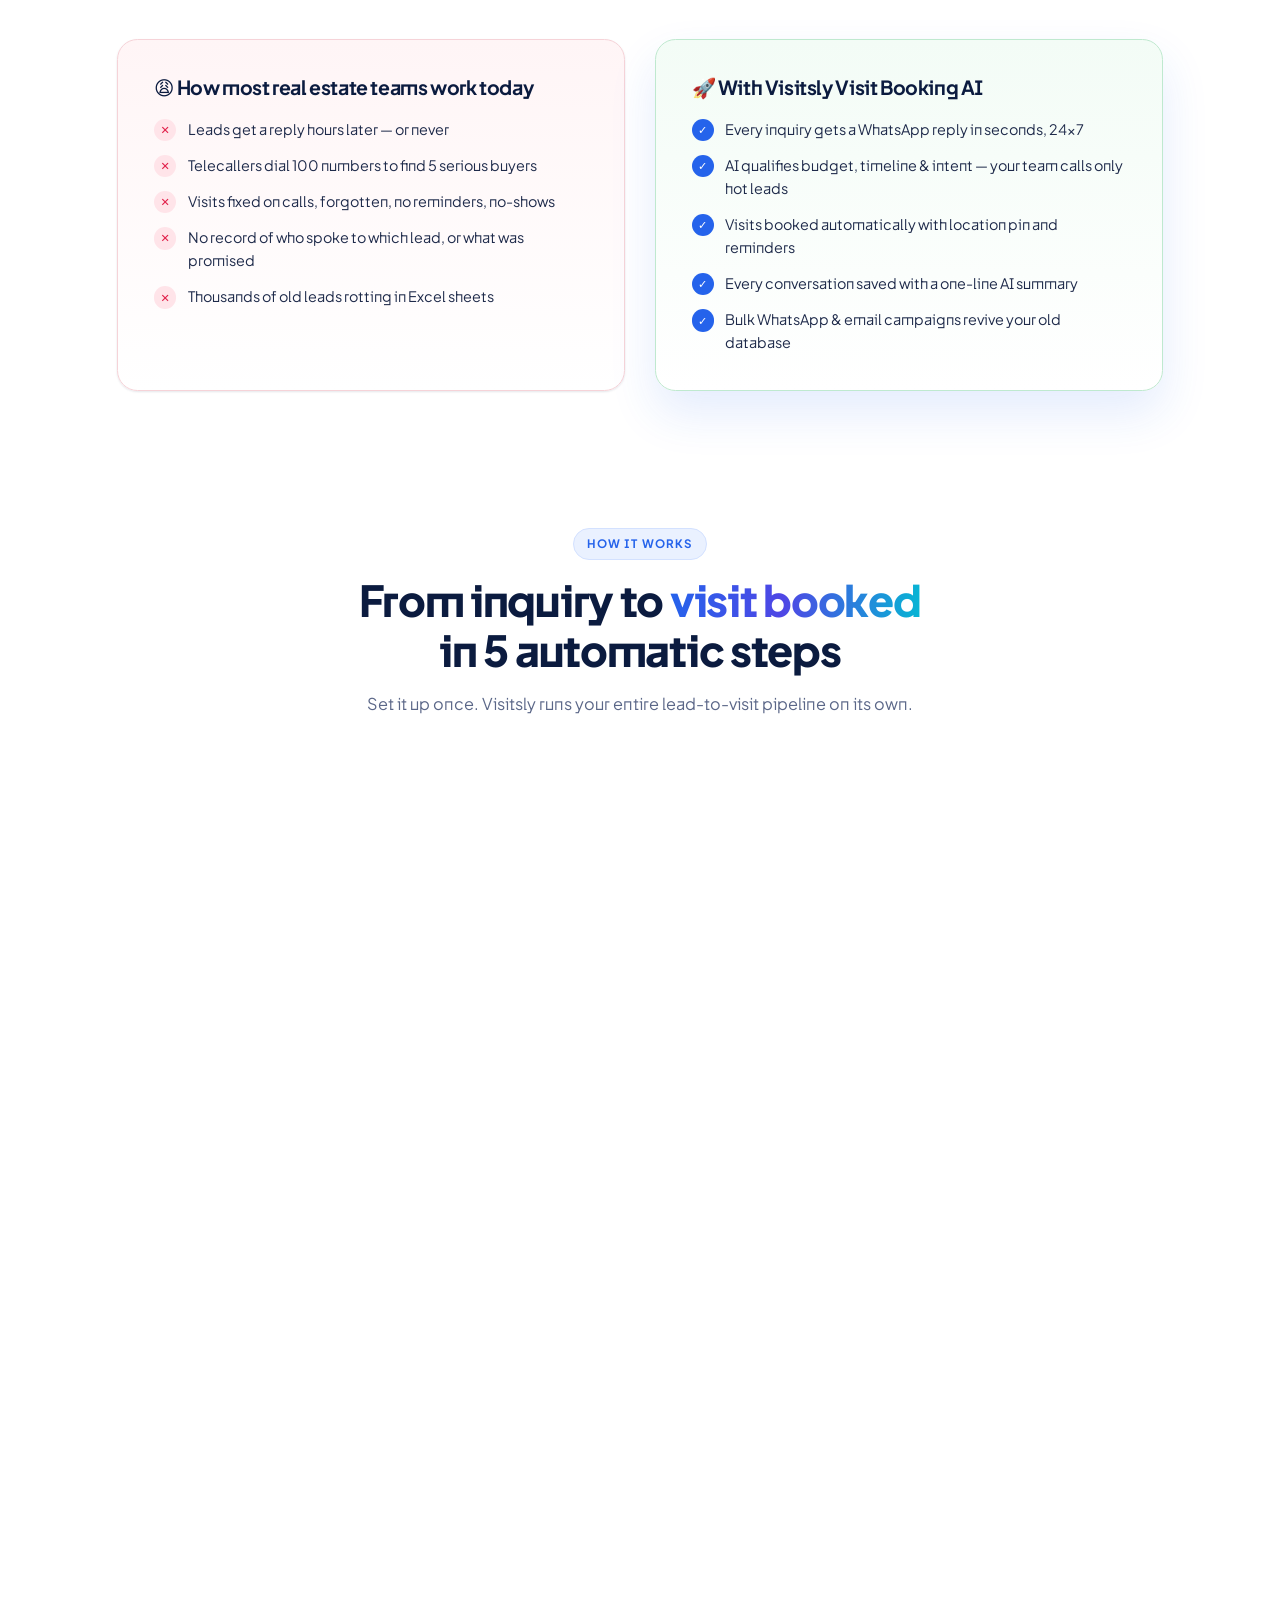
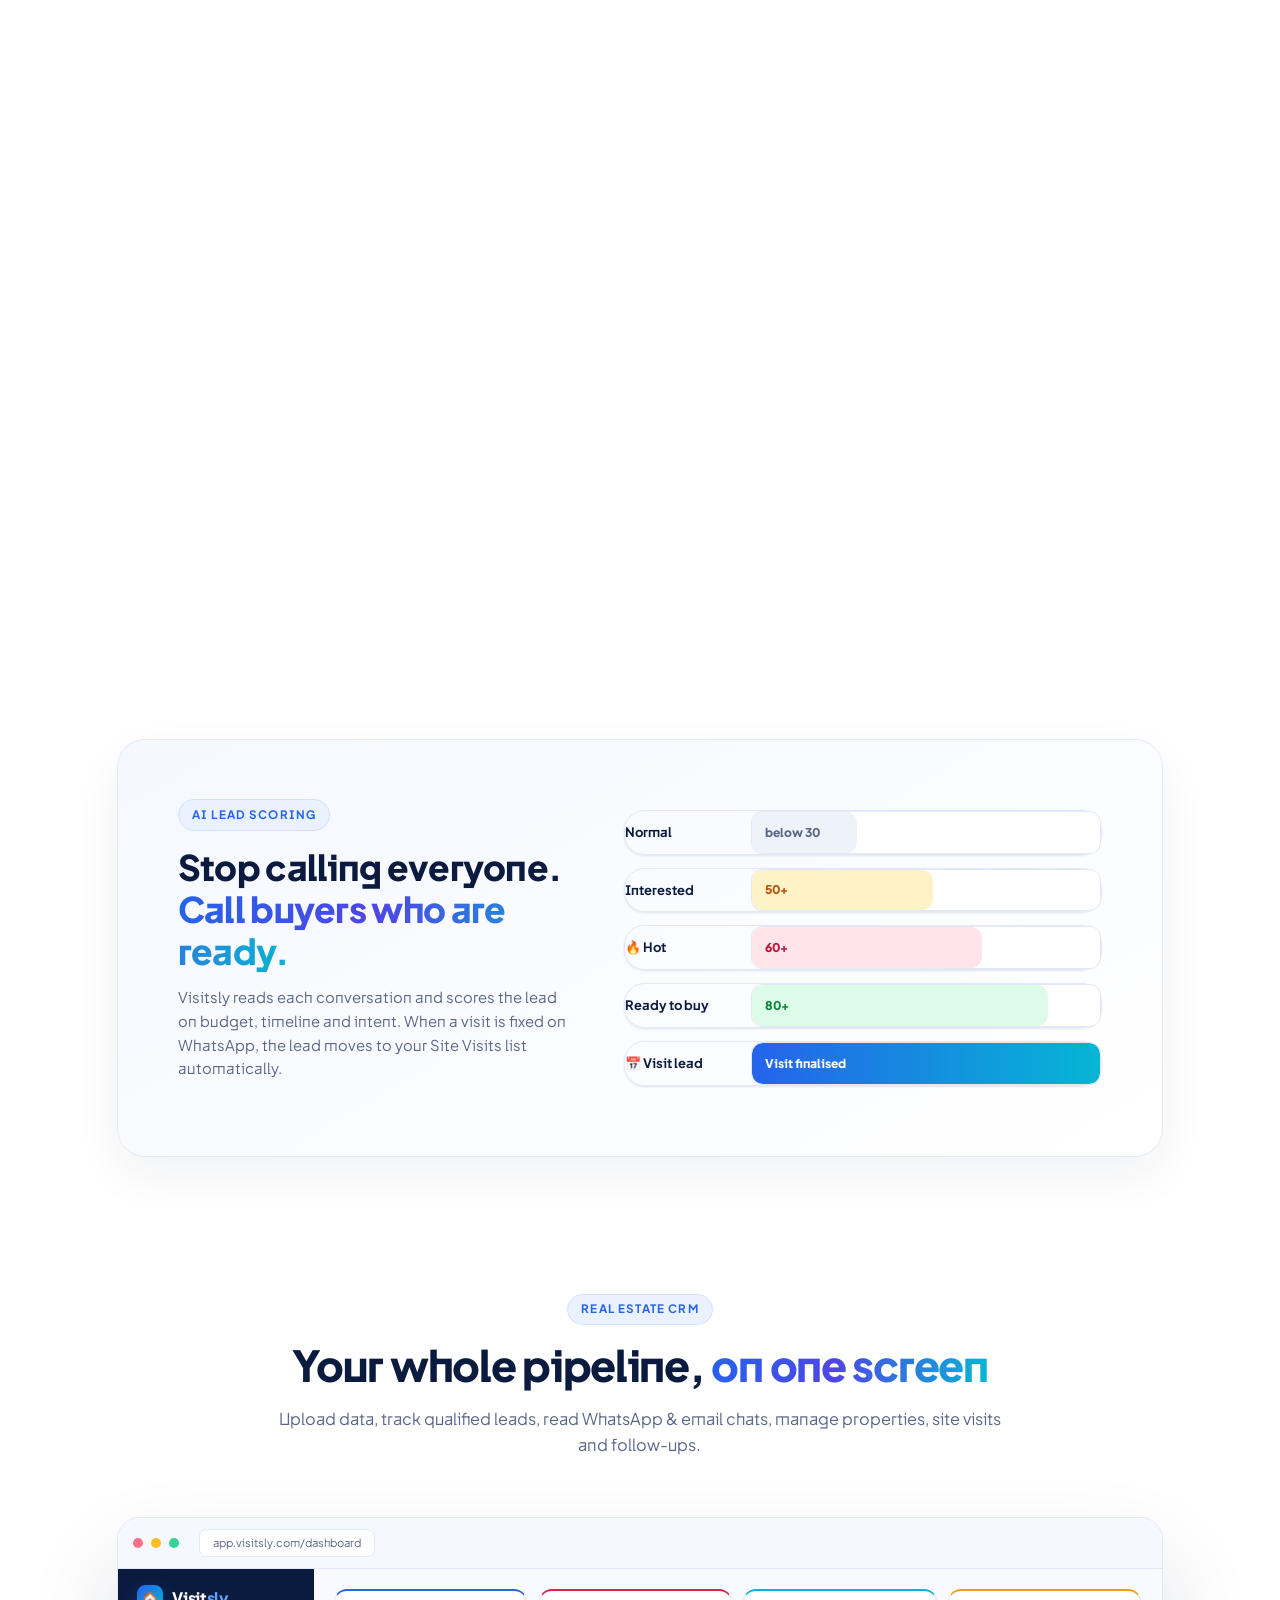
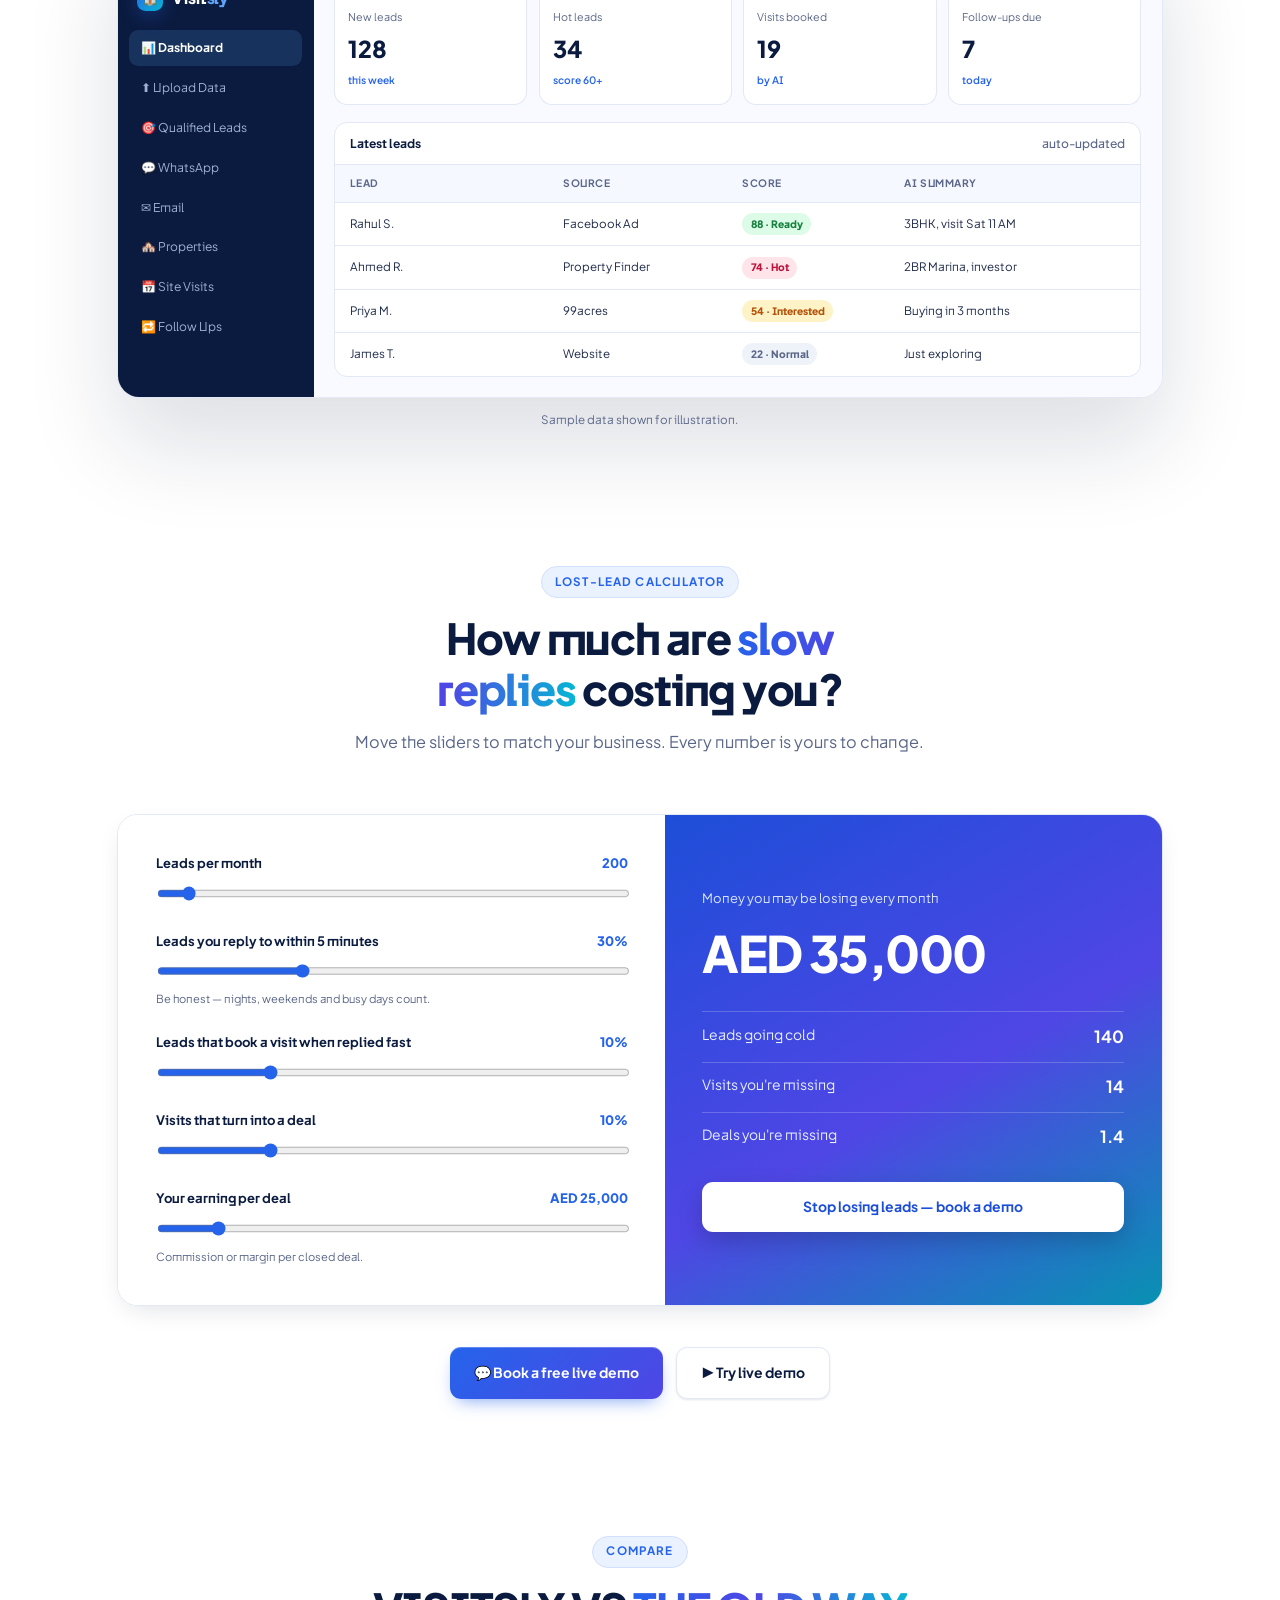
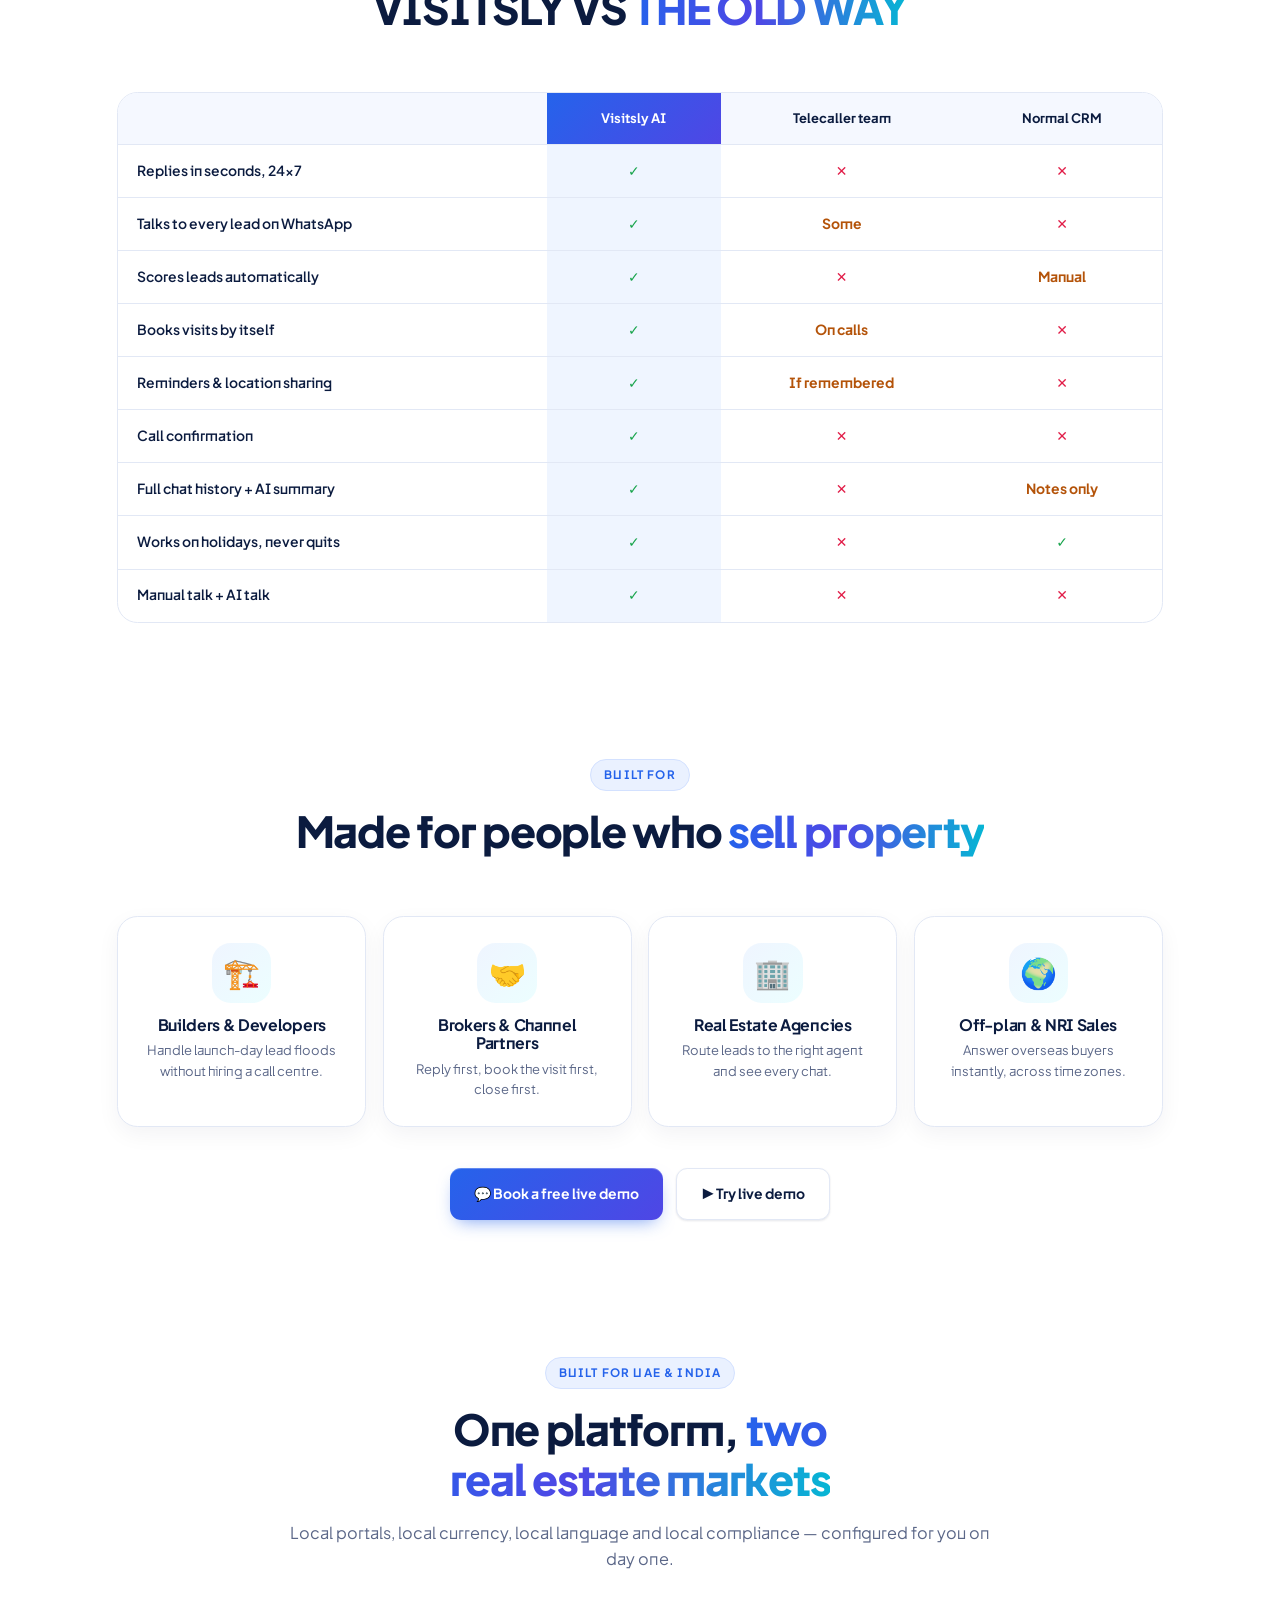
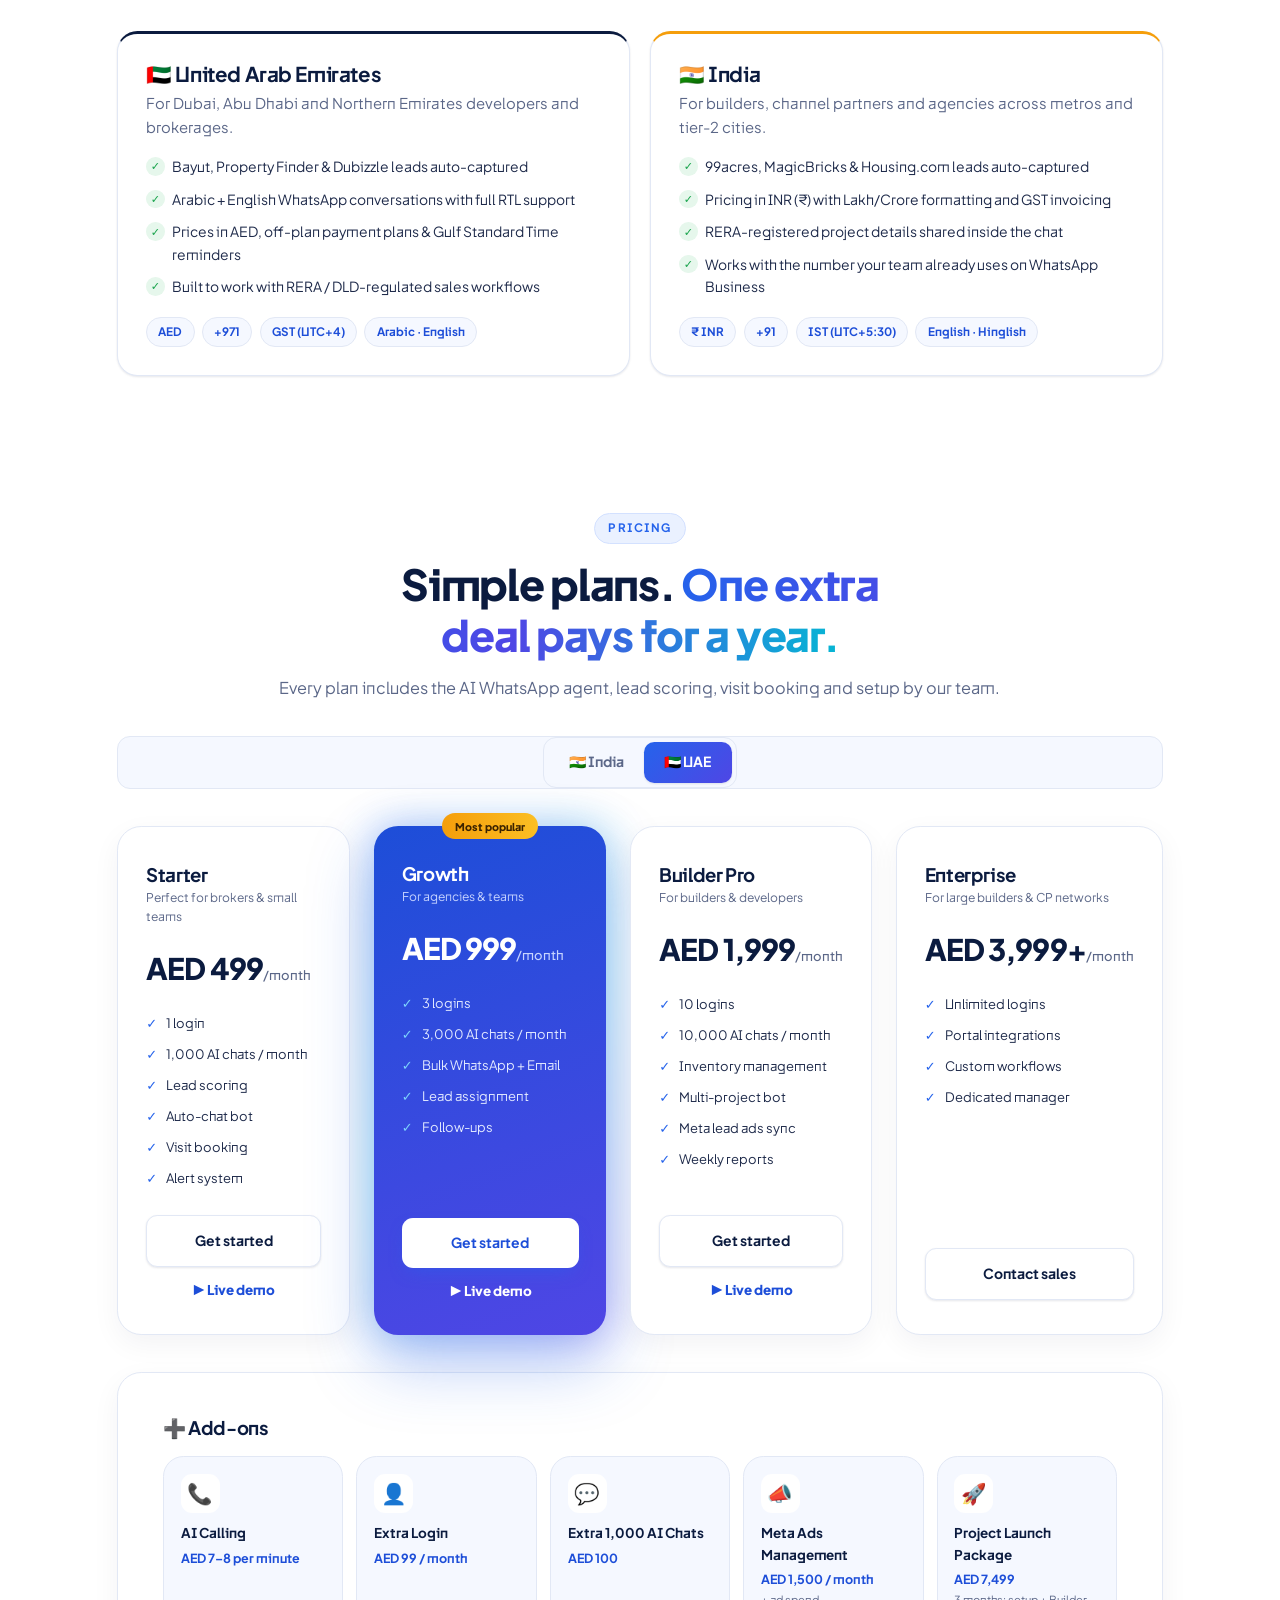
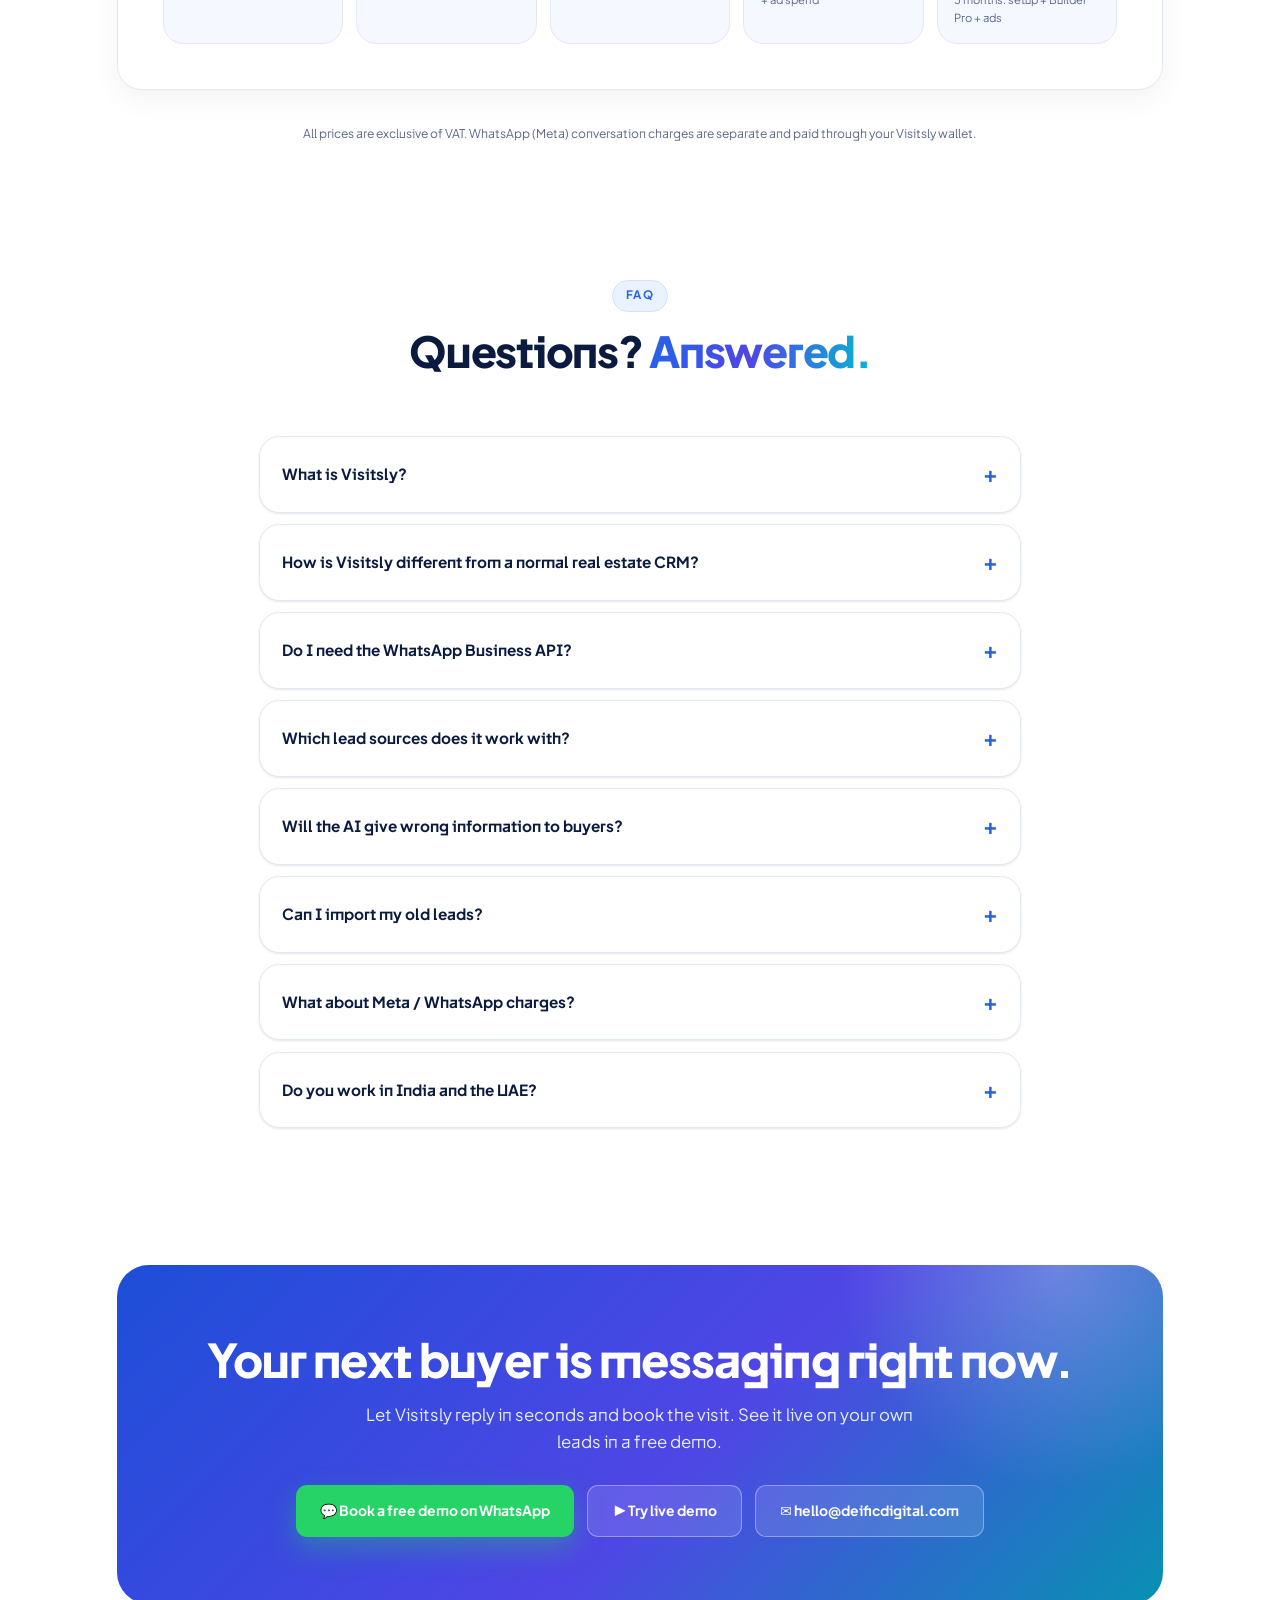
==== commit 1c9a9296: "hero animation change" ====
--- a/index.html
+++ b/index.html
@@ -2705,8 +2705,280 @@
       }
     </style>
     <link rel="stylesheet" href="assets/css/saas.css" />
+    <style id="vs-premium">
+/* =====================================================================
+   Premium layer v2 — spacing, motion, full-screen hero stage
+   ===================================================================== */
+:root { --ease: cubic-bezier(0.22, 1, 0.36, 1); --spring: cubic-bezier(0.34, 1.45, 0.64, 1); }
+
+/* ---- section breathing room (beats the inline padding-top:0) ---- */
+section { padding-block: clamp(72px, 8vw, 120px) !important; }
+section[style*="padding-top"] { padding-top: clamp(28px, 3.5vw, 56px) !important; }
+section[style*="padding-bottom: 0"] { padding-bottom: 0 !important; }
+.sec-head { margin-bottom: clamp(40px, 5vw, 72px) !important; }
+.score-box { padding: clamp(32px, 5vw, 64px) !important; gap: clamp(28px, 4vw, 56px) !important; }
+.compare { gap: clamp(20px, 2.5vw, 32px) !important; }
+.cmp { padding: clamp(26px, 3vw, 40px) !important; }
+.prices { gap: clamp(18px, 2vw, 28px) !important; }
+.price { padding: 40px 30px 36px !important; }
+.price .btn { margin-top: auto; }
+.addons { padding: clamp(28px, 4vw, 48px) !important; }
+.price-note { margin-top: 36px !important; }
+.faq details { padding-block: 6px; }
+
+/* ---- scroll progress + smoother reveals ---- */
+.vs-progress { position: fixed; inset: 0 0 auto 0; height: 3px; z-index: 100; pointer-events: none;
+  background: linear-gradient(90deg, #2563eb, #06b6d4, #7c3aed); transform-origin: 0 50%; transform: scaleX(0); }
+[dir="rtl"] .vs-progress { transform-origin: 100% 50%; }
+.rv { transition: opacity 0.9s var(--ease), transform 0.9s var(--ease) !important; }
+
+/* ---- hero: one orchestrated entrance ---- */
+@keyframes vsUp { from { opacity: 0; transform: translateY(22px); } to { opacity: 1; transform: none; } }
+.hero-top > * { animation: vsUp 0.9s var(--ease) both; }
+.hero-top > :nth-child(1) { animation-delay: 0.05s; }
+.hero-top > :nth-child(2) { animation-delay: 0.15s; }
+.hero-top > :nth-child(3) { animation-delay: 0.28s; }
+.hero-top > :nth-child(4) { animation-delay: 0.4s; }
+.hero-top > :nth-child(5) { animation-delay: 0.52s; }
+@keyframes vsShimmer { to { background-position: 200% center; } }
+.hero h1 .grad { background: linear-gradient(100deg, #2563eb, #06b6d4, #7c3aed, #2563eb) 0 / 200% auto;
+  -webkit-background-clip: text; background-clip: text; -webkit-text-fill-color: transparent;
+  animation: vsShimmer 7s linear infinite; }
+.hero { padding-bottom: 0 !important; }
+.hero-top { margin-bottom: 0 !important; }
+.btn-primary { position: relative; overflow: hidden; }
+.btn-primary::after { content: ""; position: absolute; inset: 0 auto 0 -60%; width: 40%;
+  background: linear-gradient(100deg, transparent, rgba(255, 255, 255, 0.45), transparent);
+  transform: skewX(-20deg); transition: left 0.7s var(--ease); }
+.btn-primary:hover::after { left: 130%; }
+
+/* ---- full-screen animation stage ---- */
+.vs-full { position: relative; isolation: isolate; overflow: hidden; display: flex; align-items: center;
+  margin-top: clamp(36px, 5vw, 72px); padding: clamp(36px, 5vw, 64px) 0 clamp(40px, 5vw, 72px);
+  border-radius: clamp(28px, 4vw, 56px) clamp(28px, 4vw, 56px) 0 0;
+  background: radial-gradient(120% 90% at 50% 0%, #12255c 0%, #0a1536 48%, #050b1f 100%); }
+.vs-full-in { width: 100%; position: relative; z-index: 2; }
+.vs-full-grid { position: absolute; inset: 0; z-index: 0; pointer-events: none;
+  background-image: linear-gradient(rgba(147, 180, 255, 0.07) 1px, transparent 1px), linear-gradient(90deg, rgba(147, 180, 255, 0.07) 1px, transparent 1px);
+  background-size: 56px 56px;
+  -webkit-mask-image: radial-gradient(ellipse at 50% 45%, #000 20%, transparent 75%);
+  mask-image: radial-gradient(ellipse at 50% 45%, #000 20%, transparent 75%); }
+.vs-aurora { position: absolute; inset: 0; z-index: 0; pointer-events: none; overflow: hidden; }
+.vs-aurora i { position: absolute; border-radius: 50%; filter: blur(110px); opacity: 0.55; animation: vsDrift 16s ease-in-out infinite; }
+.vs-aurora i:nth-child(1) { width: 560px; height: 560px; background: #2563eb; top: -160px; left: -120px; }
+.vs-aurora i:nth-child(2) { width: 520px; height: 520px; background: #06b6d4; bottom: -200px; right: -100px; animation-delay: -5s; opacity: 0.4; }
+.vs-aurora i:nth-child(3) { width: 420px; height: 420px; background: #7c3aed; top: 30%; left: 55%; animation-delay: -10s; opacity: 0.35; }
+@keyframes vsDrift { 0%, 100% { transform: translate(0, 0) scale(1); } 50% { transform: translate(60px, 40px) scale(1.12); } }
+.vs-kicker { display: flex; align-items: center; justify-content: center; gap: 10px; margin: 0 auto 22px;
+  text-align: center; color: #cfe0ff; font-weight: 700; font-size: clamp(15px, 1.7vw, 20px); letter-spacing: 0.01em; }
+.vs-kicker::before { content: ""; width: 9px; height: 9px; border-radius: 50%; background: #22c55e;
+  box-shadow: 0 0 0 0 rgba(34, 197, 94, 0.7); animation: vsLive 1.8s infinite; flex: none; }
+@keyframes vsLive { 70% { box-shadow: 0 0 0 12px rgba(34, 197, 94, 0); } 100% { box-shadow: 0 0 0 0 rgba(34, 197, 94, 0); } }
+.vs-full .vs-anim { max-width: 1120px; border: 1px solid rgba(255, 255, 255, 0.5);
+  background: rgba(255, 255, 255, 0.94);
+  box-shadow: 0 0 0 1px rgba(255, 255, 255, 0.12), 0 50px 140px -20px rgba(37, 99, 235, 0.55), 0 30px 60px -30px rgba(0, 0, 0, 0.6); }
+@keyframes vsFloat { 0%, 100% { transform: translateY(0); } 50% { transform: translateY(-10px); } }
+.vs-phone { animation: vsFloat 7s ease-in-out infinite; }
+
+/* ---- smoother animation internals ---- */
+.vs-card { transition: opacity 0.6s var(--ease), transform 0.95s var(--spring) !important; transform: translateY(22px) scale(0.9); will-change: transform, opacity; }
+.vs-card.show { transform: none; }
+.vs-msg { animation: vsPop 0.6s var(--ease) both !important; }
+.vs-step { transition: transform 0.6s var(--ease), background 0.5s, border-color 0.5s, box-shadow 0.5s, opacity 0.5s !important; }
+.vs-line-fill { transition: height 1.1s var(--ease), width 1.1s var(--ease) !important; }
+.vs-dim { transition: opacity 0.8s var(--ease) !important; }
+.vs-lock { display: none !important; }
+
+/* ---- pricing polish ---- */
+.price.pop { overflow: visible; }
+.price.pop::before { content: ""; position: absolute; inset: -2px; border-radius: inherit; z-index: -1;
+  background: linear-gradient(135deg, #2563eb, #06b6d4, #7c3aed); filter: blur(22px); opacity: 0.35; transition: opacity 0.4s; }
+.price.pop:hover::before { opacity: 0.6; }
+
+@media (max-width: 860px) {
+  .vs-full { border-radius: 28px 28px 0 0; }
+  .vs-full .vs-anim { border-radius: 24px; }
+  .price { padding: 34px 24px 30px !important; }
+}
+@media (prefers-reduced-motion: reduce) {
+  .hero-top > *, .vs-phone, .vs-aurora i, .hero h1 .grad { animation: none !important; }
+}
+
+/* =====================================================================
+   v3 — brand-new FULL-SCREEN hero story (replaces the half-screen card)
+   ===================================================================== */
+.vs-full { align-items: stretch; padding: clamp(20px, 3vh, 36px) 0 clamp(20px, 3vh, 36px); margin-top: clamp(28px, 4vh, 52px); scroll-snap-align: start; scroll-margin-top: 80px; }
+html { scroll-snap-type: y proximity; }
+.vs-full-in { max-width: 1480px !important; display: flex; flex-direction: column; height: 100%; }
+.vs-kicker { margin-bottom: clamp(10px, 2vh, 20px); flex: none; }
+.vx { flex: 1; min-height: 0; position: relative; display: grid; grid-template-rows: auto 1fr auto; gap: clamp(14px, 2.4vh, 28px); color: #e8efff; }
+
+/* stage tracker */
+.vx-steps { position: relative; display: grid; grid-template-columns: repeat(4, 1fr); gap: 14px; }
+.vx-line { position: absolute; left: 12.5%; right: 12.5%; top: 26px; height: 3px; background: rgba(255, 255, 255, 0.12); border-radius: 3px; }
+.vx-line-fill { display: block; height: 100%; width: var(--w, 0%); border-radius: 3px; background: linear-gradient(90deg, #2563eb, #06b6d4); box-shadow: 0 0 18px #06b6d4; transition: width 1.2s var(--ease); }
+.vx-step { position: relative; display: flex; flex-direction: column; align-items: center; text-align: center; gap: 8px; opacity: 0.45; transition: opacity 0.6s, transform 0.7s var(--ease); }
+.vx-ico { width: 54px; height: 54px; border-radius: 18px; display: grid; place-items: center; font-size: 24px; background: #0c1a44; border: 1px solid rgba(255, 255, 255, 0.16); transition: all 0.6s var(--ease); }
+.vx-step h4 { margin: 0; font-size: clamp(14px, 1.3vw, 18px); color: #fff; }
+.vx-step p { margin: 2px 0 0; font-size: clamp(11.5px, 1vw, 13.5px); color: #9fb3e6; max-width: 240px; }
+.vx-step.is-active, .vx-step.is-done { opacity: 1; }
+.vx-step.is-active { transform: translateY(-3px); }
+.vx-step.is-active .vx-ico { background: linear-gradient(135deg, #2563eb, #06b6d4); border-color: transparent; box-shadow: 0 0 0 6px rgba(37, 99, 235, 0.25), 0 0 40px rgba(6, 182, 212, 0.6); transform: scale(1.12); }
+.vx-step.is-done .vx-ico { background: #0f3a63; border-color: #22c55e; }
+
+/* main */
+.vx-main { display: grid; grid-template-columns: 1.3fr 1fr; gap: clamp(16px, 2.2vw, 32px); min-height: 0; }
+.vx-chatbox, .vx-card { background: rgba(255, 255, 255, 0.06); border: 1px solid rgba(255, 255, 255, 0.14); -webkit-backdrop-filter: blur(16px); backdrop-filter: blur(16px); border-radius: 26px; box-shadow: 0 30px 80px -30px rgba(0, 0, 0, 0.7), inset 0 1px 0 rgba(255, 255, 255, 0.12); }
+.vx-chatbox { display: flex; flex-direction: column; min-height: 0; overflow: hidden; }
+.vx-chead { display: flex; align-items: center; gap: 14px; padding: 16px 22px; background: linear-gradient(90deg, rgba(18, 140, 126, 0.55), rgba(18, 140, 126, 0.2)); border-bottom: 1px solid rgba(255, 255, 255, 0.1); }
+.vx-av { width: 44px; height: 44px; border-radius: 50%; background: #fff; display: grid; place-items: center; font-size: 22px; }
+.vx-chead b { display: block; font-size: 17px; color: #fff; }
+.vx-chead small { color: #86efac; font-size: 12.5px; }
+.vx-3s { margin-inline-start: auto; font-size: 13px; color: #cfe0ff; background: rgba(255, 255, 255, 0.1); padding: 6px 14px; border-radius: 99px; }
+.vx-3s b { display: inline; font-size: 13px; color: #67e8f9; }
+.vx-3s em { font-style: normal; }
+.vx-chat { flex: 1; min-height: 0; overflow: hidden; display: flex; flex-direction: column; justify-content: flex-end; gap: 12px; padding: 20px 22px; }
+.vx-msg { max-width: 78%; padding: 12px 16px 22px; border-radius: 18px; font-size: clamp(14px, 1.35vw, 18px); line-height: 1.5; position: relative; animation: vxIn 0.7s var(--ease) both; }
+.vx-user { align-self: flex-end; background: #e8f0ff; color: #0b1b3f; border-bottom-right-radius: 5px; }
+.vx-bot { align-self: flex-start; background: linear-gradient(135deg, #2563eb, #4f46e5); color: #fff; border-bottom-left-radius: 5px; box-shadow: 0 12px 30px -10px rgba(37, 99, 235, 0.7); }
+.vx-tag { display: block; font-size: 11.5px; font-weight: 700; color: #a5f3fc; margin-bottom: 3px; }
+.vx-time { position: absolute; inset-inline-end: 12px; bottom: 5px; font-size: 10.5px; opacity: 0.6; }
+.vx-typing { align-self: flex-start; display: flex; gap: 5px; padding: 14px 18px; border-radius: 18px; background: rgba(255, 255, 255, 0.12); }
+.vx-typing i { width: 8px; height: 8px; border-radius: 50%; background: #9fb3e6; animation: vxDot 1.1s infinite; }
+.vx-typing i:nth-child(2) { animation-delay: 0.15s; } .vx-typing i:nth-child(3) { animation-delay: 0.3s; }
+@keyframes vxDot { 0%, 60%, 100% { transform: translateY(0); opacity: 0.4; } 30% { transform: translateY(-6px); opacity: 1; } }
+@keyframes vxIn { from { opacity: 0; transform: translateY(18px) scale(0.94); } to { opacity: 1; transform: none; } }
+
+/* side cards (fixed slots, no layout jump) */
+.vx-side { display: grid; grid-template-columns: 1fr 1fr; grid-template-rows: 1fr 1.5fr 1fr; gap: clamp(12px, 1.6vw, 20px); min-height: 0; }
+.vx-card { padding: clamp(14px, 1.8vw, 24px); display: flex; align-items: center; gap: 16px; opacity: 0; transform: translateY(26px) scale(0.92); transition: opacity 0.6s var(--ease), transform 0.95s var(--spring); }
+.vx-card.show { opacity: 1; transform: none; }
+.vx-card small { display: block; color: #9fb3e6; font-size: clamp(11.5px, 1vw, 13.5px); }
+.vx-card b { display: block; color: #fff; font-size: clamp(14px, 1.3vw, 18px); }
+.vx-toast, .vx-agent { grid-column: 1 / -1; }
+.vx-bell, .vx-aav { width: 46px; height: 46px; border-radius: 14px; display: grid; place-items: center; font-size: 22px; flex: none; background: linear-gradient(135deg, #f59e0b, #fb7185); color: #fff; font-weight: 800; }
+.vx-aav { background: linear-gradient(135deg, #7c3aed, #2563eb); }
+.vx-score { flex-direction: column; justify-content: center; text-align: center; gap: 10px; }
+.vx-ring { --p: 0; --c: #f59e0b; width: clamp(92px, 9vw, 132px); aspect-ratio: 1; border-radius: 50%; display: grid; place-items: center;
+  background: conic-gradient(var(--c) calc(var(--p) * 1%), rgba(255, 255, 255, 0.12) 0); box-shadow: 0 0 40px -6px var(--c); position: relative; }
+.vx-ring::before { content: ""; position: absolute; inset: 9px; border-radius: 50%; background: #0b1740; }
+.vx-ring span { position: relative; font-size: clamp(26px, 3vw, 40px); font-weight: 800; color: #fff; }
+.vx-cal { flex-direction: column; align-items: flex-start; justify-content: center; }
+.vx-date { display: flex; align-items: center; gap: 14px; margin-top: 8px; }
+.vx-day { width: 58px; text-align: center; border-radius: 14px; background: #fff; color: #0b1b3f; font-weight: 800; font-size: 24px; line-height: 1; padding-bottom: 8px; overflow: hidden; }
+.vx-day small { display: block; background: #2563eb; color: #fff; font-size: 11px; padding: 4px 0; margin-bottom: 6px; }
+
+.vx-foot { display: flex; justify-content: center; gap: clamp(10px, 2vw, 24px); }
+.vx-foot div { text-align: center; padding: 10px 26px; border-radius: 16px; background: rgba(255, 255, 255, 0.06); border: 1px solid rgba(255, 255, 255, 0.12); }
+.vx-foot b { display: block; font-size: clamp(16px, 1.6vw, 22px); color: #67e8f9; }
+.vx-foot small { color: #9fb3e6; font-size: 12px; }
+
+/* deal closed takeover — fills the whole stage */
+.vx-deal { position: absolute; inset: -6px; z-index: 5; border-radius: 28px; display: flex; flex-direction: column; align-items: center; justify-content: center; text-align: center; padding: 24px;
+  background: radial-gradient(circle at 50% 40%, rgba(37, 99, 235, 0.92), rgba(8, 18, 54, 0.97) 70%); -webkit-backdrop-filter: blur(10px); backdrop-filter: blur(10px);
+  opacity: 0; visibility: hidden; transform: scale(1.04); transition: opacity 0.8s var(--ease), transform 1s var(--ease), visibility 0s 0.8s; overflow: hidden; }
+.vx-deal.show { opacity: 1; visibility: visible; transform: none; transition-delay: 0s; }
+.vx-big { font-size: clamp(64px, 11vh, 120px); animation: vxPulse 1.6s ease-in-out infinite; }
+.vx-deal h3 { margin: 6px 0 0; font-size: clamp(38px, 7vw, 92px); line-height: 1.05; letter-spacing: -0.03em; color: #fff; }
+.vx-deal p { margin: 14px 0 22px; font-size: clamp(16px, 2vw, 26px); color: #cfe0ff; }
+.vx-amt { padding: 12px 28px; border-radius: 99px; font-weight: 800; font-size: clamp(14px, 1.5vw, 20px); background: #fff; color: #1d4ed8; box-shadow: 0 0 60px rgba(103, 232, 249, 0.6); }
+@keyframes vxPulse { 50% { transform: scale(1.12) rotate(-6deg); } }
+.vx-conf { position: absolute; top: -14px; width: 10px; height: 16px; border-radius: 2px; animation: vxFall linear both; }
+@keyframes vxFall { to { transform: translate(var(--dx), 120vh) rotate(720deg); } }
+
+.vx-rtl .vx-chatbox, .vx-rtl .vx-card, .vx-rtl .vx-steps, .vx-rtl .vx-deal { direction: rtl; }
+.vx-rtl .vx-user { border-bottom-right-radius: 18px; border-bottom-left-radius: 5px; }
+.vx-rtl .vx-bot { border-bottom-left-radius: 18px; border-bottom-right-radius: 5px; }
+
+@media (max-width: 900px) {
+  html { scroll-snap-type: none; }
+  .vx-main { grid-template-columns: 1fr; grid-template-rows: 1.3fr 1fr; }
+  .vx-step p, .vx-3s, .vx-foot { display: none; }
+  .vx-ico { width: 44px; height: 44px; font-size: 20px; border-radius: 14px; }
+  .vx-line { top: 22px; }
+  .vx-side { grid-template-rows: auto auto auto; }
+  .vx-ring { width: 84px; }
+}
+@media (prefers-reduced-motion: reduce) { .vx-big, .vx-conf, .vx-typing i { animation: none !important; } }
+.vx { grid-template-rows: auto minmax(0, 1fr) auto; }
+.vx-main > * { min-height: 0; }
+.vx-side { grid-template-rows: minmax(0, 0.8fr) minmax(0, 1.5fr) minmax(0, 0.8fr); }
+.vx-card { padding: clamp(10px, 1.4vw, 20px); }
+.vx-score { gap: 6px; }
+@media (max-height: 880px) { .vx-step p { display: none; } .vx-ring { width: clamp(84px, 8vw, 112px); } }
+
+/* =====================================================================
+   v4 — scroll-scrubbed film (pinned), navy + champagne-gold palette
+   ===================================================================== */
+html { scroll-snap-type: none !important; }
+.hero { overflow: clip !important; }
+.vs-full { display: block !important; background: none !important; overflow: visible !important; padding: 0 !important; border-radius: 0 !important; scroll-snap-align: none; }
+.vs-pin { --gold: #f5c86a; --gold2: #ffe2a3; --iris: #7c8cff; --sky: #38bdf8; --em: #34d399;
+  position: sticky; top: 80px; overflow: hidden; isolation: isolate; display: flex; align-items: stretch;
+  padding: clamp(18px, 3vh, 32px) 0 clamp(40px, 5vh, 56px); border-radius: clamp(22px, 3vw, 44px);
+  background: radial-gradient(120% 85% at 50% -10%, #1c2672 0%, #0b1033 48%, #04061a 100%);
+  box-shadow: 0 40px 120px -30px rgba(40, 52, 160, 0.55), inset 0 1px 0 rgba(255, 255, 255, 0.1); }
+.vs-aurora i { will-change: transform; }
+.vs-aurora i:nth-child(1) { background: #4f46e5; opacity: 0.5; animation: none; }
+.vs-aurora i:nth-child(2) { background: #0ea5e9; opacity: 0.28; animation: none; }
+.vs-aurora i:nth-child(3) { background: #f5c86a; opacity: 0.2; animation: none; }
+.vs-full-grid { background-image: linear-gradient(rgba(160, 175, 255, 0.06) 1px, transparent 1px), linear-gradient(90deg, rgba(160, 175, 255, 0.06) 1px, transparent 1px); }
+.vs-kicker { color: #e6ebff; }
+.vs-kicker::before { background: var(--em); }
+
+/* scrubbed elements: no CSS transitions (JS drives every frame) */
+.vx-card { transition: none !important; will-change: transform, opacity; }
+.vx-msg { animation: none !important; will-change: transform, opacity; }
+.vx-chatbox { will-change: transform; transform-origin: 50% 50%; }
+.vx-deal { transition: none !important; }
+.vx-conf { animation: none !important; top: 0; }
+
+/* glass + gradient hairline borders */
+.vx-chatbox, .vx-card { background: linear-gradient(160deg, rgba(255, 255, 255, 0.09), rgba(255, 255, 255, 0.03)); border: 1px solid rgba(190, 200, 255, 0.18); box-shadow: 0 30px 80px -30px rgba(0, 0, 0, 0.75), inset 0 1px 0 rgba(255, 255, 255, 0.16); }
+.vx-chead { background: linear-gradient(90deg, rgba(52, 211, 153, 0.22), rgba(124, 140, 255, 0.1)); }
+.vx-chead small { color: var(--em); }
+.vx-3s b { color: var(--gold2); }
+.vx-user { background: #eef2ff; }
+.vx-bot { background: linear-gradient(135deg, #4f46e5, #7c3aed); box-shadow: 0 14px 34px -10px rgba(124, 58, 237, 0.75); }
+.vx-tag { color: var(--gold2); }
+.vx-chat { -webkit-mask-image: linear-gradient(180deg, transparent 0, #000 14%); mask-image: linear-gradient(180deg, transparent 0, #000 14%); }
+
+/* tracker */
+.vx-line-fill { background: linear-gradient(90deg, #7c8cff, #38bdf8 55%, #f5c86a); box-shadow: 0 0 20px rgba(124, 140, 255, 0.8); transition: none !important; }
+.vx-ico { background: #0f1648; border-color: rgba(190, 200, 255, 0.2); }
+.vx-step.is-active .vx-ico { background: linear-gradient(135deg, #6366f1, #38bdf8); box-shadow: 0 0 0 6px rgba(99, 102, 241, 0.25), 0 0 44px rgba(56, 189, 248, 0.55); }
+.vx-step.is-done .vx-ico { background: #151d5a; border-color: var(--gold); box-shadow: 0 0 18px rgba(245, 200, 106, 0.35); }
+.vx-step p { color: #a9b6ee; }
+
+/* cards */
+.vx-bell { background: linear-gradient(135deg, #f5c86a, #f59e0b); color: #3a2600; }
+.vx-aav { background: linear-gradient(135deg, #7c3aed, #4f46e5); }
+.vx-ring::before { background: #0a1138; }
+.vx-ring { box-shadow: 0 0 46px -6px var(--c); }
+.vx-day small { background: #4f46e5; }
+.vx-foot b { color: var(--gold2); }
+.vx-foot div { background: linear-gradient(160deg, rgba(255, 255, 255, 0.08), rgba(255, 255, 255, 0.02)); border-color: rgba(190, 200, 255, 0.16); }
+
+/* deal takeover */
+.vx-deal { background: radial-gradient(circle at 50% 38%, rgba(61, 74, 210, 0.96), rgba(6, 9, 36, 0.98) 72%); }
+.vx-deal h3 { background: linear-gradient(180deg, #fff 30%, var(--gold2)); -webkit-background-clip: text; background-clip: text; -webkit-text-fill-color: transparent; }
+.vx-deal p { color: #d3dcff; }
+.vx-amt { background: linear-gradient(135deg, #f5c86a, #ffe2a3); color: #3a2600; box-shadow: 0 0 70px rgba(245, 200, 106, 0.55); }
+
+/* scroll hint + progress */
+.vs-hint { position: absolute; inset-inline-end: clamp(14px, 2vw, 26px); bottom: 12px; z-index: 6; display: flex; align-items: center; gap: 12px;
+  padding: 8px 16px; border-radius: 99px; background: rgba(255, 255, 255, 0.08); border: 1px solid rgba(190, 200, 255, 0.2);
+  -webkit-backdrop-filter: blur(10px); backdrop-filter: blur(10px); color: #dfe6ff; font-size: 12.5px; font-weight: 700; }
+.vs-hint i { width: clamp(70px, 9vw, 130px); height: 4px; border-radius: 4px; background: rgba(255, 255, 255, 0.14); overflow: hidden; }
+.vs-hint b { display: block; height: 100%; width: 0; background: linear-gradient(90deg, #7c8cff, #f5c86a); }
+.vs-pin.vs-done .vs-hint { background: linear-gradient(135deg, #f5c86a, #ffe2a3); color: #3a2600; }
+@media (max-width: 900px) { .vs-pin { padding-bottom: 46px; } .vs-hint { font-size: 11.5px; padding: 6px 12px; } }
+.vs-hint { inset-inline-end: auto; inset-inline-start: clamp(14px, 2vw, 26px); }
+
+    </style>
   </head>
   <body id="top">
+    <div class="vs-progress" id="vsProg"></div>
     <div class="topbar" data-i="1">
       🚀 <b>New:</b> AI voice calling add-on — confirm visits even when leads
       don't reply on WhatsApp
@@ -2814,130 +3086,38 @@
               ><span data-i="16">ISO 27001 certified company</span>
             </div>
           </div>
-          <div class="vs-anim" id="vsAnim">
-            <div class="vs-grid">
-              <div class="vs-steps">
-                <div class="vs-line"><div class="vs-line-fill"></div></div>
-                <div class="vs-step">
-                  <div class="vs-ico">📩</div>
-                  <div>
-                    <h4 data-i="17">New inquiry</h4>
-                    <p data-i="18">From ads, website or property portals</p>
-                  </div>
-                </div>
-                <div class="vs-step">
-                  <div class="vs-ico">🤖</div>
-                  <div>
-                    <h4 data-i="19">AI bot attends</h4>
-                    <p data-i="20">
-                      Replies on WhatsApp in seconds and scores the lead
-                    </p>
-                  </div>
-                </div>
-                <div class="vs-step">
-                  <div class="vs-ico">📅</div>
-                  <div>
-                    <h4 data-i="21">Visit booked</h4>
-                    <p data-i="22">
-                      Slot fixed, reminder sent, your agent alerted
-                    </p>
-                  </div>
-                </div>
-                <div class="vs-step">
-                  <div class="vs-ico">🎉</div>
-                  <div>
-                    <h4 data-i="23">Deal closed</h4>
-                    <p data-i="24">Your team meets a ready buyer and closes</p>
-                  </div>
-                </div>
-                <div class="vs-auto">
-                  <span data-i="25">Manual work: <b>0</b></span
-                  ><span data-i="26">First reply: <b>3 sec</b></span
-                  ><span data-i="27">Available: <b>24×7</b></span>
-                </div>
+        </div>
+        <div class="vs-full" id="vsFull">
+          <div class="vs-pin" id="vsPin">
+          <div class="vs-aurora"><i></i><i></i><i></i></div>
+          <div class="vs-full-grid"></div>
+          <div class="wrap vs-full-in">
+            <div class="vs-kicker" id="vsKicker" data-i="900">Watch a lead turn into a deal — live</div>
+          <div class="vx" id="vsAnim">
+            <div class="vx-steps">
+              <div class="vx-line"><i class="vx-line-fill"></i></div>
+              <div class="vx-step"><span class="vx-ico">📩</span><div><h4 data-i="17">New inquiry</h4><p data-i="18">From ads, website or property portals</p></div></div>
+              <div class="vx-step"><span class="vx-ico">🤖</span><div><h4 data-i="19">AI bot attends</h4><p data-i="20">Replies on WhatsApp in seconds and scores the lead</p></div></div>
+              <div class="vx-step"><span class="vx-ico">📅</span><div><h4 data-i="21">Visit booked</h4><p data-i="22">Slot fixed, reminder sent, your agent alerted</p></div></div>
+              <div class="vx-step"><span class="vx-ico">🎉</span><div><h4 data-i="23">Deal closed</h4><p data-i="24">Your team meets a ready buyer and closes</p></div></div>
+            </div>
+            <div class="vx-main">
+              <div class="vx-chatbox">
+                <div class="vx-chead"><span class="vx-av">🏠</span><div><b data-i="28">Visitsly AI Assistant</b><small data-i="29">online</small></div><span class="vx-3s"><b data-i="43">3 sec</b> <em data-i="44">first reply</em></span></div>
+                <div class="vx-chat"></div>
               </div>
-              <div class="vs-stage">
-                <div class="vs-phone">
-                  <div class="vs-phead">
-                    <div class="vs-avatar">🏠</div>
-                    <div>
-                      <b data-i="28">Visitsly AI Assistant</b
-                      ><small data-i="29">online</small>
-                    </div>
-                  </div>
-                  <div class="vs-chat"></div>
-                  <div class="vs-pinput">
-                    <div></div>
-                    <span></span>
-                  </div>
-                </div>
-                <div class="vs-card vs-toast" data-c="toast">
-                  <div class="vs-bell">🔔</div>
-                  <div>
-                    <div class="vs-v" data-i="30" style="font-size: 13px">
-                      New lead: Rahul S.
-                    </div>
-                    <span class="vs-src" data-i="31"
-                      >Facebook Ad · 2:14 AM</span
-                    >
-                  </div>
-                </div>
-                <div class="vs-card vs-score" data-c="score">
-                  <div class="vs-ring"><span>0</span></div>
-                  <div>
-                    <div class="vs-k" data-i="32">Lead score</div>
-                    <span class="vs-badge"></span>
-                  </div>
-                </div>
-                <div class="vs-card vs-cal" data-c="cal">
-                  <div class="vs-k" data-i="33">Visit booked</div>
-                  <div class="vs-date">
-                    <div class="vs-day" data-i="34"><small>SAT</small>15</div>
-                    <div>
-                      <div class="vs-v" data-i="35">11:00 AM</div>
-                      <span
-                        data-i="36"
-                        style="color: var(--muted); font-size: 11px"
-                        >Reminder ✓ · Location ✓</span
-                      >
-                    </div>
-                  </div>
-                </div>
-                <div class="vs-card vs-agent" data-c="agent">
-                  <div class="vs-av" data-i="37">A</div>
-                  <div>
-                    <div class="vs-k" data-i="38">Agent alerted</div>
-                    <div class="vs-v" data-i="39" style="font-size: 12.5px">
-                      Amit got the hot lead 🔥
-                    </div>
-                  </div>
-                </div>
-                <div class="vs-dim"></div>
-                <div class="vs-card vs-deal" data-c="deal">
-                  <div class="vs-big">🎉</div>
-                  <h3 data-i="40">Deal Closed!</h3>
-                  <p data-i="41">
-                    Inquiry → Visit → Booking<br />zero manual follow-up
-                  </p>
-                  <div class="vs-amt" data-i="42">
-                    Booking amount received ✓
-                  </div>
-                </div>
+              <div class="vx-side">
+                <div class="vx-card vx-toast" data-c="toast"><span class="vx-bell">🔔</span><div><b data-i="30">New lead: Rahul S.</b><small data-i="31">Facebook Ad · 2:14 AM</small></div></div>
+                <div class="vx-card vx-score" data-c="score"><div class="vx-ring"><span>0</span></div><div><small data-i="32">Lead score</small><b class="vx-badge"></b></div></div>
+                <div class="vx-card vx-cal" data-c="cal"><small data-i="33">Visit booked</small><div class="vx-date"><div class="vx-day" data-i="34"><small>SAT</small>15</div><div><b data-i="35">11:00 AM</b><small data-i="36">Reminder ✓ · Location ✓</small></div></div></div>
+                <div class="vx-card vx-agent" data-c="agent"><span class="vx-aav" data-i="37">A</span><div><small data-i="38">Agent alerted</small><b data-i="39">Amit got the hot lead 🔥</b></div></div>
               </div>
             </div>
-            <div class="vs-foot">
-              <div>
-                <b data-i="43">3 sec</b><small data-i="44">first reply</small>
-              </div>
-              <div>
-                <b data-i="45">24×7</b
-                ><small data-i="46">never misses a lead</small>
-              </div>
-              <div>
-                <b data-i="47">Auto</b
-                ><small data-i="48">visits &amp; reminders</small>
-              </div>
-            </div>
+            <div class="vx-foot"><div><b data-i="45">24×7</b><small data-i="46">never misses a lead</small></div><div><b data-i="47">Auto</b><small data-i="48">visits &amp; reminders</small></div><div><b data-i="25">0</b><small data-i="26">manual follow-ups</small></div></div>
+            <div class="vx-deal"><div class="vx-big">🎉</div><h3 data-i="40">Deal Closed!</h3><p data-i="41">Inquiry → Visit → Booking<br />zero manual follow-up</p><div class="vx-amt" data-i="42">Booking amount received ✓</div></div>
+          </div>
+          </div>
+          <div class="vs-hint" id="vsHint"><span id="vsHintTxt">Scroll to watch the story</span><i><b id="vsHintFill"></b></i></div>
           </div>
         </div>
       </header>
@@ -3715,12 +3895,6 @@
               <div class="amt rg-ae" data-i="212">
                 AED 499<small>/month</small>
               </div>
-              <div>
-                <span class="setup-pill rg-in" data-i="213">Setup: ₹5,000</span
-                ><span class="setup-pill rg-ae" data-i="214"
-                  >Setup: AED 1,000</span
-                >
-              </div>
               <ul class="rg-in">
                 <li data-i="215">1 login</li>
                 <li data-i="216">1,000 AI chats / month</li>
@@ -3758,12 +3932,6 @@
               <div class="amt rg-ae" data-i="231">
                 AED 999<small>/month</small>
               </div>
-              <div>
-                <span class="setup-pill rg-in" data-i="232">Setup: ₹10,000</span
-                ><span class="setup-pill rg-ae" data-i="233"
-                  >Setup: AED 2,400</span
-                >
-              </div>
               <ul class="rg-in">
                 <li data-i="234">5 logins</li>
                 <li data-i="235">3,000 AI chats / month</li>
@@ -3799,12 +3967,6 @@
               </div>
               <div class="amt rg-ae" data-i="249">
                 AED 1,999<small>/month</small>
-              </div>
-              <div>
-                <span class="setup-pill rg-in" data-i="250">Setup: ₹25,000</span
-                ><span class="setup-pill rg-ae" data-i="251"
-                  >Setup: AED 5,000</span
-                >
               </div>
               <ul class="rg-in">
                 <li data-i="252">10 logins</li>
@@ -3843,13 +4005,6 @@
               <div class="yr rg-in" data-i="268">Custom pricing</div>
               <div class="amt rg-ae" data-i="269">
                 AED 3,999+<small>/month</small>
-              </div>
-              <div>
-                <span class="setup-pill rg-in" data-i="270"
-                  >Setup: ₹50,000 – 1,50,000</span
-                ><span class="setup-pill rg-ae" data-i="271"
-                  >Setup: AED 10,000 – 30,000</span
-                >
               </div>
               <ul class="rg-in">
                 <li data-i="272">Unlimited logins</li>
@@ -4321,6 +4476,7 @@
       /* ---------- language: English / Arabic (toggle + IP detection) ---------- */
       var AR_TEXT = {
         1: "🚀 <b>جديد:</b> إضافة الاتصال الصوتي بالذكاء الاصطناعي — لتأكيد المعاينات حتى عندما لا يرد العميل على واتساب",
+        900: "شاهد كيف يتحول العميل المحتمل إلى صفقة — مباشرةً",
         2: "كيف يعمل",
         3: "المزايا",
         4: "العائد",
@@ -4726,6 +4882,7 @@
           },
         ],
       ];
+      var preArReg = null;
       var ORIG = new Map(),
         picked = false;
       function setMeta(sel, v) {
@@ -4776,6 +4933,15 @@
         if (y) y.textContent = new Date().getFullYear();
         var va = $("vsAnim");
         if (va) va.classList.toggle("vs-rtl", lang === "ar");
+        if (lang === "ar") {
+          if (REG !== "ae") {
+            preArReg = REG;
+            setRegion("ae", false);
+          }
+        } else if (preArReg) {
+          setRegion(preArReg, false);
+          preArReg = null;
+        }
         calc();
         if (window.vsAnimRestart) window.vsAnimRestart();
         if (save) {
@@ -4906,294 +5072,158 @@
         });
       })();
 
+      (function () {
+        var b = $("vsProg"), t = false;
+        function u() {
+          t = false;
+          var h = document.documentElement.scrollHeight - window.innerHeight;
+          b.style.transform = "scaleX(" + (h > 0 ? Math.min(1, window.scrollY / h) : 0) + ")";
+        }
+        window.addEventListener("scroll", function () { if (!t) { t = true; requestAnimationFrame(u); } }, { passive: true });
+      })();
       /* ---------- hero animation ---------- */
       (function () {
-        var root = $("vsAnim");
-        if (!root) return;
-        var q = function (s) {
-          return root.querySelector(s);
-        };
-        var chat = q(".vs-chat"),
-          steps = root.querySelectorAll(".vs-step"),
-          fill = q(".vs-line-fill"),
-          ring = q(".vs-ring"),
-          ringNum = q(".vs-ring span"),
-          badge = q(".vs-badge");
-        var timers = [],
-          cur = 0,
-          raf,
-          typingEl = null,
-          A = ANIM[LANG];
-        function at(t, fn) {
-          timers.push(setTimeout(fn, t));
-        }
-        function card(n, on) {
-          q('[data-c="' + n + '"]').classList.toggle("show", on !== false);
-        }
-        function step(n) {
-          steps.forEach(function (s, i) {
-            s.classList.toggle("is-done", i < n - 1);
-            s.classList.toggle("is-active", i === n - 1);
+        var track = $("vsFull"), pin = $("vsPin"), root = $("vsAnim");
+        if (!track || !root) return;
+        var nav = document.querySelector(".nav"), SCROLL = 5;
+        var q = function (x) { return root.querySelector(x); };
+        var chat = q(".vx-chat"), steps = root.querySelectorAll(".vx-step"), fill = q(".vx-line-fill"),
+          ring = q(".vx-ring"), ringNum = q(".vx-ring span"), badge = q(".vx-badge"), deal = q(".vx-deal"),
+          box = q(".vx-chatbox"), aur = pin.querySelectorAll(".vs-aurora i"),
+          hintTxt = $("vsHintTxt"), hintFill = $("vsHintFill");
+        var cards = { toast: q('[data-c="toast"]'), score: q('[data-c="score"]'), cal: q('[data-c="cal"]'), agent: q('[data-c="agent"]') };
+        var HINT = { en: ["Scroll to watch the story", "Keep scrolling", "Continue"], ar: ["مرّر لمشاهدة القصة", "تابع التمرير", "تابع"] };
+        var A = ANIM[LANG], msgs = [], typing, conf = [], cur = 0, target = 0, force = true, lastP = -1;
+        /* [start, end] of each message on the 0-100 "film strip" */
+        var M = [[8, 15], [16, 30], [30, 36], [36, 48], [48, 54], [54, 66]];
+        var SC = [[19, 0], [30, 35], [36, 35], [48, 72], [66, 72], [76, 88]];
+        function clamp(x, a, b) { return Math.max(a, Math.min(b, x)); }
+        function ease(x) { return 1 - Math.pow(1 - x, 3); }
+        function build() {
+          chat.innerHTML = ""; msgs = [];
+          A.chat.forEach(function (m) {
+            var d = document.createElement("div");
+            d.className = "vx-msg vx-" + m[0]; d.style.display = "none"; d._n = -1;
+            chat.appendChild(d); msgs.push(d);
           });
-          var p = n <= 1 ? 0 : ((n - 1) / 3) * 100;
-          fill.style.height = p + "%";
-          fill.style.setProperty("--vs-w", p + "%");
-        }
-        function typing(on) {
-          if (on) {
-            typingEl = document.createElement("div");
-            typingEl.className = "vs-typing";
-            typingEl.innerHTML = "<i></i><i></i><i></i>";
-            chat.appendChild(typingEl);
-            chat.scrollTop = chat.scrollHeight;
-          } else if (typingEl) {
-            typingEl.remove();
-            typingEl = null;
+          typing = document.createElement("div");
+          typing.className = "vx-typing"; typing.style.display = "none";
+          typing.innerHTML = "<i></i><i></i><i></i>"; chat.appendChild(typing);
+          if (!conf.length) {
+            for (var i = 0; i < 56; i++) {
+              var c = document.createElement("span"); c.className = "vx-conf";
+              var cols = ["#F5C86A", "#FFE2A3", "#7C8CFF", "#38BDF8", "#34D399", "#fff"];
+              c.style.background = cols[i % cols.length]; c.style.left = Math.random() * 100 + "%";
+              c._dx = Math.random() * 260 - 130; c._sp = 0.7 + Math.random() * 0.8; c._r = 360 + Math.random() * 720;
+              deal.appendChild(c); conf.push(c);
+            }
           }
         }
-        function msg(i) {
-          typing(false);
-          var m = A.chat[i],
-            d = document.createElement("div");
-          d.className = "vs-msg vs-" + m[0];
-          d.innerHTML =
-            (m[0] === "bot"
-              ? '<span class="vs-tag">' + A.tag + "</span>"
-              : "") +
-            m[1] +
-            '<span class="vs-time">' +
-            A.times[i] +
-            "</span>";
-          chat.appendChild(d);
-          chat.scrollTop = chat.scrollHeight;
-        }
-        function score(to, k, color) {
-          cancelAnimationFrame(raf);
-          var from = cur,
-            start = null;
-          ring.style.setProperty("--vs-ring", color);
-          (function tick(ts) {
-            if (!start) start = ts;
-            var x = Math.min((ts - start) / 900, 1);
-            cur = Math.round(from + (to - from) * x);
-            ring.style.setProperty("--p", cur);
-            ringNum.textContent = cur;
-            if (x < 1) raf = requestAnimationFrame(tick);
-          })(performance.now());
-          badge.textContent = A.labels[k];
-          badge.className = "vs-badge " + k;
-        }
-        function confetti() {
-          var deal = q(".vs-deal"),
-            cols = ["#2563eb", "#06b6d4", "#4f46e5", "#f59e0b", "#22c55e"];
-          for (var i = 0; i < 34; i++) {
-            var c = document.createElement("span");
-            c.className = "vs-conf";
-            c.style.background = cols[i % cols.length];
-            c.style.setProperty("--x", Math.random() * 320 - 160 + "px");
-            c.style.setProperty("--y", Math.random() * -220 - 20 + "px");
-            c.style.animationDelay = Math.random() * 0.25 + "s";
-            deal.appendChild(c);
-            setTimeout(c.remove.bind(c), 2200);
+        function reveal(html, f) {
+          var re = /(<[^>]+>)|([^<]+)/g, parts = [], t = 0, m;
+          while ((m = re.exec(html))) { parts.push(m); if (m[2]) t += m[2].length; }
+          var n = Math.round(t * f), out = "";
+          parts.forEach(function (m) {
+            if (m[1]) out += m[1];
+            else if (n > 0) { out += m[2].slice(0, n); n -= m[2].length; }
+          });
+          return out;
+        }
+        function msgHTML(i, body) {
+          var m = A.chat[i];
+          return (m[0] === "bot" ? '<span class="vx-tag">' + A.tag + "</span>" : "") + body + '<span class="vx-time">' + A.times[i] + "</span>";
+        }
+        function cardAt(el, a, b, oa, ob) {
+          var o = ease(clamp((p_ - a) / (b - a), 0, 1));
+          if (oa != null) o *= 1 - ease(clamp((p_ - oa) / (ob - oa), 0, 1));
+          el.style.opacity = o;
+          el.style.transform = "translateY(" + (1 - o) * 28 + "px) scale(" + (0.9 + 0.1 * o) + ")";
+        }
+        var p_ = 0;
+        function render(p) {
+          p_ = p = p * 100;
+          var showTyping = false;
+          M.forEach(function (w, i) {
+            var d = msgs[i], bot = A.chat[i][0] === "bot";
+            if (p < w[0]) { d.style.display = "none"; return; }
+            d.style.display = "";
+            if (bot) {
+              var tf = clamp((p - w[0] - 3) / (w[1] - w[0] - 3), 0, 1);
+              if (p < w[0] + 3) { d.style.display = "none"; showTyping = true; return; }
+              var n = Math.round(tf * 1000);
+              if (d._n !== n) { d._n = n; d.innerHTML = msgHTML(i, reveal(A.chat[i][1], tf)); }
+              d.style.opacity = 1; d.style.transform = "none";
+            } else {
+              if (d._n !== 1) { d._n = 1; d.innerHTML = msgHTML(i, A.chat[i][1]); }
+              var o = ease(clamp((p - w[0]) / 3, 0, 1));
+              d.style.opacity = o; d.style.transform = "translateY(" + (1 - o) * 18 + "px) scale(" + (0.94 + 0.06 * o) + ")";
+            }
+          });
+          msgs.forEach(function (d, i) { if (p < M[i][0]) d._n = -1; });
+          typing.style.display = showTyping ? "" : "none";
+          cardAt(cards.toast, 2, 8, 16, 20);
+          cardAt(cards.score, 19, 25);
+          cardAt(cards.cal, 54, 60);
+          cardAt(cards.agent, 66, 72);
+          /* lead score */
+          var v = 0;
+          for (var k = 0; k < SC.length - 1; k++) {
+            if (p >= SC[k][0] && p <= SC[k + 1][0]) { v = SC[k][1] + (SC[k + 1][1] - SC[k][1]) * (SC[k + 1][0] === SC[k][0] ? 1 : (p - SC[k][0]) / (SC[k + 1][0] - SC[k][0])); }
           }
-        }
-        function reset() {
-          timers.forEach(clearTimeout);
-          timers = [];
-          chat.innerHTML = "";
-          typingEl = null;
-          cur = 0;
-          ring.style.setProperty("--p", 0);
-          ringNum.textContent = "0";
-          badge.textContent = A.labels["new"];
-          badge.className = "vs-badge";
-          ["toast", "score", "cal", "agent", "deal"].forEach(function (n) {
-            card(n, false);
+          if (p > SC[SC.length - 1][0]) v = SC[SC.length - 1][1];
+          v = Math.round(v);
+          var col = v < 50 ? "#8EA2FF" : v < 80 ? "#F5C86A" : "#34D399", key = v < 50 ? "int" : v < 80 ? "hot" : "ready";
+          ring.style.setProperty("--p", v); ring.style.setProperty("--c", col);
+          ringNum.textContent = v; badge.textContent = v > 0 ? A.labels[key] : ""; badge.style.color = col;
+          /* steps + line */
+          var st = p >= 84 ? 4 : p >= 54 ? 3 : p >= 16 ? 2 : p >= 2 ? 1 : 0;
+          steps.forEach(function (e, i) { e.classList.toggle("is-done", i < st - 1); e.classList.toggle("is-active", i === st - 1); });
+          fill.style.setProperty("--w", clamp((p - 4) / 82, 0, 1) * 100 + "%");
+          /* chat box 3D drift + aurora parallax */
+          var t = p / 100;
+          box.style.transform = "perspective(1600px) rotateY(" + ((0.5 - t) * 7) + "deg) rotateX(" + (2.2 - t * 3) + "deg)";
+          aur.forEach(function (a, i) { a.style.transform = "translate(" + (t * (i % 2 ? -140 : 140)) + "px," + (t * (i === 1 ? -90 : 90)) + "px) scale(" + (1 + t * 0.25) + ")"; });
+          /* deal takeover */
+          var d = ease(clamp((p - 84) / 6, 0, 1));
+          deal.style.opacity = d; deal.style.visibility = d > 0.01 ? "visible" : "hidden";
+          deal.style.transform = "scale(" + (1.06 - 0.06 * d) + ")";
+          var ct = clamp((p - 86) / 14, 0, 1), H = pin.offsetHeight;
+          conf.forEach(function (c) {
+            c.style.opacity = ct > 0 && ct < 1 ? 1 : 0;
+            c.style.transform = "translate(" + c._dx * ct + "px," + (ct * H * 1.15 * c._sp) + "px) rotate(" + c._r * ct + "deg)";
           });
-          q(".vs-dim").classList.remove("show");
-          step(0);
-        }
-        function run() {
-          reset();
-          at(300, function () {
-            step(1);
-            card("toast");
-          });
-          at(1100, function () {
-            msg(0);
-          });
-          at(2000, function () {
-            card("toast", false);
-            step(2);
-            typing(true);
-          });
-          at(3000, function () {
-            msg(1);
-            card("score");
-            score(35, "int", "#f59e0b");
-          });
-          at(4400, function () {
-            msg(2);
-          });
-          at(5000, function () {
-            score(72, "hot", "#e11d48");
-            typing(true);
-          });
-          at(6000, function () {
-            msg(3);
-          });
-          at(7200, function () {
-            msg(4);
-          });
-          at(7700, function () {
-            typing(true);
-          });
-          at(8600, function () {
-            msg(5);
-            step(3);
-            card("cal");
-          });
-          at(9600, function () {
-            card("agent");
-            score(88, "ready", "#16a34a");
-          });
-          at(11400, function () {
-            step(4);
-            q(".vs-dim").classList.add("show");
-            card("deal");
-            confetti();
-          });
-          at(12000, function () {
-            steps[3].classList.add("is-done");
-          });
-          at(12800, unlock);
-          at(16500, run);
-        }
-        window.vsAnimRestart = function () {
-          A = ANIM[LANG];
-          root.classList.toggle("vs-rtl", LANG === "ar");
-          if (started) run();
-        };
-        /* ---- first view: user must watch the whole story before scrolling on ---- */
-        var started = false,
-          locked = false,
-          lockY = Infinity,
-          skipLock = !!location.hash,
-          lockHint = $("vsLock"),
-          navEl = document.querySelector(".nav"),
-          wasAbove = root.getBoundingClientRect().top > 0;
-        function unlock() {
-          locked = false;
-          lockY = Infinity;
-          if (lockHint) lockHint.classList.remove("on");
+          /* hint */
+          var L = HINT[LANG] || HINT.en;
+          hintTxt.textContent = p < 2 ? L[0] : p > 98 ? L[2] + " ↓" : L[1];
+          hintFill.style.width = p + "%";
+          pin.classList.toggle("vs-done", p > 98);
+        }
+        function readTarget() {
+          var tr = track.getBoundingClientRect(), pr = pin.getBoundingClientRect(),
+            nb = nav ? nav.getBoundingClientRect().height : 0, range = tr.height - pr.height;
+          target = range > 0 ? clamp((nb - tr.top) / range, 0, 1) : 0;
+        }
+        function loop() {
+          readTarget();
+          var diff = target - cur;
+          if (Math.abs(diff) > 0.00015 || force) {
+            cur += diff * 0.14; if (Math.abs(target - cur) < 0.0003) cur = target;
+            force = false; render(cur);
+          }
+          requestAnimationFrame(loop);
         }
         function fit() {
-          root.style.transform = "";
-          root.style.marginBottom = "";
-          var h = root.getBoundingClientRect().height,
-            avail =
-              window.innerHeight - navEl.getBoundingClientRect().height - 84,
-            s = Math.max(0.5, Math.min(1, avail / h));
-          if (s < 1) {
-            root.style.transform = "scale(" + s + ")";
-            root.style.marginBottom = (s - 1) * root.offsetHeight + "px";
-          }
-        }
-        function begin() {
-          if (started) return;
-          started = true;
-          fit();
-          if (skipLock) {
-            run();
-            return;
-          }
-          locked = true;
-          lockY = Infinity;
-          if (lockHint) {
-            lockHint.classList.remove("on");
-            void lockHint.offsetWidth;
-            lockHint.classList.add("on");
-          }
-          var r = root.getBoundingClientRect(),
-            nh = navEl.getBoundingClientRect().height;
-          if (r.top < nh + 8 || r.bottom > window.innerHeight)
-            window.scrollTo({
-              top: Math.max(0, window.scrollY + r.top - nh - 16),
-              behavior: "smooth",
-            });
-          setTimeout(function () {
-            if (locked) lockY = window.scrollY;
-          }, 900);
-          setTimeout(unlock, 16000); /* safety net */
-          run();
-        }
-        window.addEventListener(
-          "wheel",
-          function (e) {
-            if (locked && e.deltaY > 0) e.preventDefault();
-          },
-          { passive: false },
-        );
-        var ty = 0;
-        window.addEventListener(
-          "touchstart",
-          function (e) {
-            ty = e.touches[0].clientY;
-          },
-          { passive: true },
-        );
-        window.addEventListener(
-          "touchmove",
-          function (e) {
-            var y = e.touches[0].clientY;
-            if (locked && y < ty && e.cancelable) e.preventDefault();
-            ty = y;
-          },
-          { passive: false },
-        );
-        window.addEventListener("keydown", function (e) {
-          if (!locked) return;
-          var k = e.key;
-          if (
-            k === "ArrowDown" ||
-            k === "PageDown" ||
-            k === "End" ||
-            ((k === " " || k === "Spacebar") && !e.shiftKey)
-          )
-            e.preventDefault();
-        });
-        window.addEventListener(
-          "scroll",
-          function () {
-            if (locked && window.scrollY > lockY + 1) {
-              window.scrollTo({ top: lockY, behavior: "instant" });
-              return;
-            }
-            if (!started) {
-              var top = root.getBoundingClientRect().top;
-              if (top < 0 && wasAbove) begin();
-              wasAbove = top > 0;
-            }
-          },
-          { passive: true },
-        );
-        /* menu / anchor jumps should never get stuck behind the lock */
-        document.addEventListener("click", function (e) {
-          var a = e.target.closest && e.target.closest('a[href^="#"]');
-          if (a && !started) skipLock = true;
-        });
-        window.addEventListener("resize", fit);
-        window.addEventListener("load", fit);
-        fit();
-        if ("IntersectionObserver" in window) {
-          new IntersectionObserver(
-            function (en) {
-              if (en[0].isIntersecting && !started) begin();
-            },
-            { threshold: 0.25 },
-          ).observe(root);
-        } else begin();
+          var z = parseFloat(getComputedStyle(document.documentElement).zoom) || 1,
+            nh = (nav ? nav.getBoundingClientRect().height : 0) / z,
+            H = Math.max(560, window.innerHeight / z - nh);
+          pin.style.top = nh + "px"; pin.style.height = H + "px";
+          track.style.height = H * (SCROLL + 1) + "px"; force = true;
+        }
+        window.vsAnimRestart = function () { A = ANIM[LANG]; root.classList.toggle("vx-rtl", LANG === "ar"); build(); force = true; };
+        window.addEventListener("resize", fit); window.addEventListener("load", fit);
+        root.classList.toggle("vx-rtl", LANG === "ar");
+        build(); fit(); readTarget(); cur = target; loop();
       })();
     </script>
   </body>
-</html>
+</html>
--- a/assets/css/saas.css
+++ b/assets/css/saas.css
@@ -407,3 +407,204 @@
 
 footer .lw { color: #ffffff; }
 footer .lw span { color: #60a5fa; }
+
+/* =====================================================================
+   Premium layer v2 — spacing, motion, full-screen hero stage
+   ===================================================================== */
+:root { --ease: cubic-bezier(0.22, 1, 0.36, 1); --spring: cubic-bezier(0.34, 1.45, 0.64, 1); }
+
+/* ---- section breathing room (beats the inline padding-top:0) ---- */
+section { padding-block: clamp(72px, 8vw, 120px) !important; }
+section[style*="padding-top"] { padding-top: clamp(28px, 3.5vw, 56px) !important; }
+section[style*="padding-bottom: 0"] { padding-bottom: 0 !important; }
+.sec-head { margin-bottom: clamp(40px, 5vw, 72px) !important; }
+.score-box { padding: clamp(32px, 5vw, 64px) !important; gap: clamp(28px, 4vw, 56px) !important; }
+.compare { gap: clamp(20px, 2.5vw, 32px) !important; }
+.cmp { padding: clamp(26px, 3vw, 40px) !important; }
+.prices { gap: clamp(18px, 2vw, 28px) !important; }
+.price { padding: 40px 30px 36px !important; }
+.price .btn { margin-top: auto; }
+.addons { padding: clamp(28px, 4vw, 48px) !important; }
+.price-note { margin-top: 36px !important; }
+.faq details { padding-block: 6px; }
+
+/* ---- scroll progress + smoother reveals ---- */
+.vs-progress { position: fixed; inset: 0 0 auto 0; height: 3px; z-index: 100; pointer-events: none;
+  background: linear-gradient(90deg, #2563eb, #06b6d4, #7c3aed); transform-origin: 0 50%; transform: scaleX(0); }
+[dir="rtl"] .vs-progress { transform-origin: 100% 50%; }
+.rv { transition: opacity 0.9s var(--ease), transform 0.9s var(--ease) !important; }
+
+/* ---- hero: one orchestrated entrance ---- */
+@keyframes vsUp { from { opacity: 0; transform: translateY(22px); } to { opacity: 1; transform: none; } }
+.hero-top > * { animation: vsUp 0.9s var(--ease) both; }
+.hero-top > :nth-child(1) { animation-delay: 0.05s; }
+.hero-top > :nth-child(2) { animation-delay: 0.15s; }
+.hero-top > :nth-child(3) { animation-delay: 0.28s; }
+.hero-top > :nth-child(4) { animation-delay: 0.4s; }
+.hero-top > :nth-child(5) { animation-delay: 0.52s; }
+@keyframes vsShimmer { to { background-position: 200% center; } }
+.hero h1 .grad { background: linear-gradient(100deg, #2563eb, #06b6d4, #7c3aed, #2563eb) 0 / 200% auto;
+  -webkit-background-clip: text; background-clip: text; -webkit-text-fill-color: transparent;
+  animation: vsShimmer 7s linear infinite; }
+.hero { padding-bottom: 0 !important; }
+.hero-top { margin-bottom: 0 !important; }
+.btn-primary { position: relative; overflow: hidden; }
+.btn-primary::after { content: ""; position: absolute; inset: 0 auto 0 -60%; width: 40%;
+  background: linear-gradient(100deg, transparent, rgba(255, 255, 255, 0.45), transparent);
+  transform: skewX(-20deg); transition: left 0.7s var(--ease); }
+.btn-primary:hover::after { left: 130%; }
+
+/* ---- full-screen animation stage ---- */
+.vs-full { position: relative; isolation: isolate; overflow: hidden; display: flex; align-items: center;
+  margin-top: clamp(36px, 5vw, 72px); padding: clamp(36px, 5vw, 64px) 0 clamp(40px, 5vw, 72px);
+  border-radius: clamp(28px, 4vw, 56px) clamp(28px, 4vw, 56px) 0 0;
+  background: radial-gradient(120% 90% at 50% 0%, #12255c 0%, #0a1536 48%, #050b1f 100%); }
+.vs-full-in { width: 100%; position: relative; z-index: 2; }
+.vs-full-grid { position: absolute; inset: 0; z-index: 0; pointer-events: none;
+  background-image: linear-gradient(rgba(147, 180, 255, 0.07) 1px, transparent 1px), linear-gradient(90deg, rgba(147, 180, 255, 0.07) 1px, transparent 1px);
+  background-size: 56px 56px;
+  -webkit-mask-image: radial-gradient(ellipse at 50% 45%, #000 20%, transparent 75%);
+  mask-image: radial-gradient(ellipse at 50% 45%, #000 20%, transparent 75%); }
+.vs-aurora { position: absolute; inset: 0; z-index: 0; pointer-events: none; overflow: hidden; }
+.vs-aurora i { position: absolute; border-radius: 50%; filter: blur(110px); opacity: 0.55; animation: vsDrift 16s ease-in-out infinite; }
+.vs-aurora i:nth-child(1) { width: 560px; height: 560px; background: #2563eb; top: -160px; left: -120px; }
+.vs-aurora i:nth-child(2) { width: 520px; height: 520px; background: #06b6d4; bottom: -200px; right: -100px; animation-delay: -5s; opacity: 0.4; }
+.vs-aurora i:nth-child(3) { width: 420px; height: 420px; background: #7c3aed; top: 30%; left: 55%; animation-delay: -10s; opacity: 0.35; }
+@keyframes vsDrift { 0%, 100% { transform: translate(0, 0) scale(1); } 50% { transform: translate(60px, 40px) scale(1.12); } }
+.vs-kicker { display: flex; align-items: center; justify-content: center; gap: 10px; margin: 0 auto 22px;
+  text-align: center; color: #cfe0ff; font-weight: 700; font-size: clamp(15px, 1.7vw, 20px); letter-spacing: 0.01em; }
+.vs-kicker::before { content: ""; width: 9px; height: 9px; border-radius: 50%; background: #22c55e;
+  box-shadow: 0 0 0 0 rgba(34, 197, 94, 0.7); animation: vsLive 1.8s infinite; flex: none; }
+@keyframes vsLive { 70% { box-shadow: 0 0 0 12px rgba(34, 197, 94, 0); } 100% { box-shadow: 0 0 0 0 rgba(34, 197, 94, 0); } }
+.vs-full .vs-anim { max-width: 1120px; border: 1px solid rgba(255, 255, 255, 0.5);
+  background: rgba(255, 255, 255, 0.94);
+  box-shadow: 0 0 0 1px rgba(255, 255, 255, 0.12), 0 50px 140px -20px rgba(37, 99, 235, 0.55), 0 30px 60px -30px rgba(0, 0, 0, 0.6); }
+@keyframes vsFloat { 0%, 100% { transform: translateY(0); } 50% { transform: translateY(-10px); } }
+.vs-phone { animation: vsFloat 7s ease-in-out infinite; }
+
+/* ---- smoother animation internals ---- */
+.vs-card { transition: opacity 0.6s var(--ease), transform 0.95s var(--spring) !important; transform: translateY(22px) scale(0.9); will-change: transform, opacity; }
+.vs-card.show { transform: none; }
+.vs-msg { animation: vsPop 0.6s var(--ease) both !important; }
+.vs-step { transition: transform 0.6s var(--ease), background 0.5s, border-color 0.5s, box-shadow 0.5s, opacity 0.5s !important; }
+.vs-line-fill { transition: height 1.1s var(--ease), width 1.1s var(--ease) !important; }
+.vs-dim { transition: opacity 0.8s var(--ease) !important; }
+.vs-lock { display: none !important; }
+
+/* ---- pricing polish ---- */
+.price.pop { overflow: visible; }
+.price.pop::before { content: ""; position: absolute; inset: -2px; border-radius: inherit; z-index: -1;
+  background: linear-gradient(135deg, #2563eb, #06b6d4, #7c3aed); filter: blur(22px); opacity: 0.35; transition: opacity 0.4s; }
+.price.pop:hover::before { opacity: 0.6; }
+
+@media (max-width: 860px) {
+  .vs-full { border-radius: 28px 28px 0 0; }
+  .vs-full .vs-anim { border-radius: 24px; }
+  .price { padding: 34px 24px 30px !important; }
+}
+@media (prefers-reduced-motion: reduce) {
+  .hero-top > *, .vs-phone, .vs-aurora i, .hero h1 .grad { animation: none !important; }
+}
+
+/* =====================================================================
+   v3 — brand-new FULL-SCREEN hero story (replaces the half-screen card)
+   ===================================================================== */
+.vs-full { align-items: stretch; padding: clamp(20px, 3vh, 36px) 0 clamp(20px, 3vh, 36px); margin-top: clamp(28px, 4vh, 52px); scroll-snap-align: start; scroll-margin-top: 80px; }
+html { scroll-snap-type: y proximity; }
+.vs-full-in { max-width: 1480px !important; display: flex; flex-direction: column; height: 100%; }
+.vs-kicker { margin-bottom: clamp(10px, 2vh, 20px); flex: none; }
+.vx { flex: 1; min-height: 0; position: relative; display: grid; grid-template-rows: auto 1fr auto; gap: clamp(14px, 2.4vh, 28px); color: #e8efff; }
+
+/* stage tracker */
+.vx-steps { position: relative; display: grid; grid-template-columns: repeat(4, 1fr); gap: 14px; }
+.vx-line { position: absolute; left: 12.5%; right: 12.5%; top: 26px; height: 3px; background: rgba(255, 255, 255, 0.12); border-radius: 3px; }
+.vx-line-fill { display: block; height: 100%; width: var(--w, 0%); border-radius: 3px; background: linear-gradient(90deg, #2563eb, #06b6d4); box-shadow: 0 0 18px #06b6d4; transition: width 1.2s var(--ease); }
+.vx-step { position: relative; display: flex; flex-direction: column; align-items: center; text-align: center; gap: 8px; opacity: 0.45; transition: opacity 0.6s, transform 0.7s var(--ease); }
+.vx-ico { width: 54px; height: 54px; border-radius: 18px; display: grid; place-items: center; font-size: 24px; background: #0c1a44; border: 1px solid rgba(255, 255, 255, 0.16); transition: all 0.6s var(--ease); }
+.vx-step h4 { margin: 0; font-size: clamp(14px, 1.3vw, 18px); color: #fff; }
+.vx-step p { margin: 2px 0 0; font-size: clamp(11.5px, 1vw, 13.5px); color: #9fb3e6; max-width: 240px; }
+.vx-step.is-active, .vx-step.is-done { opacity: 1; }
+.vx-step.is-active { transform: translateY(-3px); }
+.vx-step.is-active .vx-ico { background: linear-gradient(135deg, #2563eb, #06b6d4); border-color: transparent; box-shadow: 0 0 0 6px rgba(37, 99, 235, 0.25), 0 0 40px rgba(6, 182, 212, 0.6); transform: scale(1.12); }
+.vx-step.is-done .vx-ico { background: #0f3a63; border-color: #22c55e; }
+
+/* main */
+.vx-main { display: grid; grid-template-columns: 1.3fr 1fr; gap: clamp(16px, 2.2vw, 32px); min-height: 0; }
+.vx-chatbox, .vx-card { background: rgba(255, 255, 255, 0.06); border: 1px solid rgba(255, 255, 255, 0.14); -webkit-backdrop-filter: blur(16px); backdrop-filter: blur(16px); border-radius: 26px; box-shadow: 0 30px 80px -30px rgba(0, 0, 0, 0.7), inset 0 1px 0 rgba(255, 255, 255, 0.12); }
+.vx-chatbox { display: flex; flex-direction: column; min-height: 0; overflow: hidden; }
+.vx-chead { display: flex; align-items: center; gap: 14px; padding: 16px 22px; background: linear-gradient(90deg, rgba(18, 140, 126, 0.55), rgba(18, 140, 126, 0.2)); border-bottom: 1px solid rgba(255, 255, 255, 0.1); }
+.vx-av { width: 44px; height: 44px; border-radius: 50%; background: #fff; display: grid; place-items: center; font-size: 22px; }
+.vx-chead b { display: block; font-size: 17px; color: #fff; }
+.vx-chead small { color: #86efac; font-size: 12.5px; }
+.vx-3s { margin-inline-start: auto; font-size: 13px; color: #cfe0ff; background: rgba(255, 255, 255, 0.1); padding: 6px 14px; border-radius: 99px; }
+.vx-3s b { display: inline; font-size: 13px; color: #67e8f9; }
+.vx-3s em { font-style: normal; }
+.vx-chat { flex: 1; min-height: 0; overflow: hidden; display: flex; flex-direction: column; justify-content: flex-end; gap: 12px; padding: 20px 22px; }
+.vx-msg { max-width: 78%; padding: 12px 16px 22px; border-radius: 18px; font-size: clamp(14px, 1.35vw, 18px); line-height: 1.5; position: relative; animation: vxIn 0.7s var(--ease) both; }
+.vx-user { align-self: flex-end; background: #e8f0ff; color: #0b1b3f; border-bottom-right-radius: 5px; }
+.vx-bot { align-self: flex-start; background: linear-gradient(135deg, #2563eb, #4f46e5); color: #fff; border-bottom-left-radius: 5px; box-shadow: 0 12px 30px -10px rgba(37, 99, 235, 0.7); }
+.vx-tag { display: block; font-size: 11.5px; font-weight: 700; color: #a5f3fc; margin-bottom: 3px; }
+.vx-time { position: absolute; inset-inline-end: 12px; bottom: 5px; font-size: 10.5px; opacity: 0.6; }
+.vx-typing { align-self: flex-start; display: flex; gap: 5px; padding: 14px 18px; border-radius: 18px; background: rgba(255, 255, 255, 0.12); }
+.vx-typing i { width: 8px; height: 8px; border-radius: 50%; background: #9fb3e6; animation: vxDot 1.1s infinite; }
+.vx-typing i:nth-child(2) { animation-delay: 0.15s; } .vx-typing i:nth-child(3) { animation-delay: 0.3s; }
+@keyframes vxDot { 0%, 60%, 100% { transform: translateY(0); opacity: 0.4; } 30% { transform: translateY(-6px); opacity: 1; } }
+@keyframes vxIn { from { opacity: 0; transform: translateY(18px) scale(0.94); } to { opacity: 1; transform: none; } }
+
+/* side cards (fixed slots, no layout jump) */
+.vx-side { display: grid; grid-template-columns: 1fr 1fr; grid-template-rows: 1fr 1.5fr 1fr; gap: clamp(12px, 1.6vw, 20px); min-height: 0; }
+.vx-card { padding: clamp(14px, 1.8vw, 24px); display: flex; align-items: center; gap: 16px; opacity: 0; transform: translateY(26px) scale(0.92); transition: opacity 0.6s var(--ease), transform 0.95s var(--spring); }
+.vx-card.show { opacity: 1; transform: none; }
+.vx-card small { display: block; color: #9fb3e6; font-size: clamp(11.5px, 1vw, 13.5px); }
+.vx-card b { display: block; color: #fff; font-size: clamp(14px, 1.3vw, 18px); }
+.vx-toast, .vx-agent { grid-column: 1 / -1; }
+.vx-bell, .vx-aav { width: 46px; height: 46px; border-radius: 14px; display: grid; place-items: center; font-size: 22px; flex: none; background: linear-gradient(135deg, #f59e0b, #fb7185); color: #fff; font-weight: 800; }
+.vx-aav { background: linear-gradient(135deg, #7c3aed, #2563eb); }
+.vx-score { flex-direction: column; justify-content: center; text-align: center; gap: 10px; }
+.vx-ring { --p: 0; --c: #f59e0b; width: clamp(92px, 9vw, 132px); aspect-ratio: 1; border-radius: 50%; display: grid; place-items: center;
+  background: conic-gradient(var(--c) calc(var(--p) * 1%), rgba(255, 255, 255, 0.12) 0); box-shadow: 0 0 40px -6px var(--c); position: relative; }
+.vx-ring::before { content: ""; position: absolute; inset: 9px; border-radius: 50%; background: #0b1740; }
+.vx-ring span { position: relative; font-size: clamp(26px, 3vw, 40px); font-weight: 800; color: #fff; }
+.vx-cal { flex-direction: column; align-items: flex-start; justify-content: center; }
+.vx-date { display: flex; align-items: center; gap: 14px; margin-top: 8px; }
+.vx-day { width: 58px; text-align: center; border-radius: 14px; background: #fff; color: #0b1b3f; font-weight: 800; font-size: 24px; line-height: 1; padding-bottom: 8px; overflow: hidden; }
+.vx-day small { display: block; background: #2563eb; color: #fff; font-size: 11px; padding: 4px 0; margin-bottom: 6px; }
+
+.vx-foot { display: flex; justify-content: center; gap: clamp(10px, 2vw, 24px); }
+.vx-foot div { text-align: center; padding: 10px 26px; border-radius: 16px; background: rgba(255, 255, 255, 0.06); border: 1px solid rgba(255, 255, 255, 0.12); }
+.vx-foot b { display: block; font-size: clamp(16px, 1.6vw, 22px); color: #67e8f9; }
+.vx-foot small { color: #9fb3e6; font-size: 12px; }
+
+/* deal closed takeover — fills the whole stage */
+.vx-deal { position: absolute; inset: -6px; z-index: 5; border-radius: 28px; display: flex; flex-direction: column; align-items: center; justify-content: center; text-align: center; padding: 24px;
+  background: radial-gradient(circle at 50% 40%, rgba(37, 99, 235, 0.92), rgba(8, 18, 54, 0.97) 70%); -webkit-backdrop-filter: blur(10px); backdrop-filter: blur(10px);
+  opacity: 0; visibility: hidden; transform: scale(1.04); transition: opacity 0.8s var(--ease), transform 1s var(--ease), visibility 0s 0.8s; overflow: hidden; }
+.vx-deal.show { opacity: 1; visibility: visible; transform: none; transition-delay: 0s; }
+.vx-big { font-size: clamp(64px, 11vh, 120px); animation: vxPulse 1.6s ease-in-out infinite; }
+.vx-deal h3 { margin: 6px 0 0; font-size: clamp(38px, 7vw, 92px); line-height: 1.05; letter-spacing: -0.03em; color: #fff; }
+.vx-deal p { margin: 14px 0 22px; font-size: clamp(16px, 2vw, 26px); color: #cfe0ff; }
+.vx-amt { padding: 12px 28px; border-radius: 99px; font-weight: 800; font-size: clamp(14px, 1.5vw, 20px); background: #fff; color: #1d4ed8; box-shadow: 0 0 60px rgba(103, 232, 249, 0.6); }
+@keyframes vxPulse { 50% { transform: scale(1.12) rotate(-6deg); } }
+.vx-conf { position: absolute; top: -14px; width: 10px; height: 16px; border-radius: 2px; animation: vxFall linear both; }
+@keyframes vxFall { to { transform: translate(var(--dx), 120vh) rotate(720deg); } }
+
+.vx-rtl .vx-chatbox, .vx-rtl .vx-card, .vx-rtl .vx-steps, .vx-rtl .vx-deal { direction: rtl; }
+.vx-rtl .vx-user { border-bottom-right-radius: 18px; border-bottom-left-radius: 5px; }
+.vx-rtl .vx-bot { border-bottom-left-radius: 18px; border-bottom-right-radius: 5px; }
+
+@media (max-width: 900px) {
+  html { scroll-snap-type: none; }
+  .vx-main { grid-template-columns: 1fr; grid-template-rows: 1.3fr 1fr; }
+  .vx-step p, .vx-3s, .vx-foot { display: none; }
+  .vx-ico { width: 44px; height: 44px; font-size: 20px; border-radius: 14px; }
+  .vx-line { top: 22px; }
+  .vx-side { grid-template-rows: auto auto auto; }
+  .vx-ring { width: 84px; }
+}
+@media (prefers-reduced-motion: reduce) { .vx-big, .vx-conf, .vx-typing i { animation: none !important; } }
+.vx { grid-template-rows: auto minmax(0, 1fr) auto; }
+.vx-main > * { min-height: 0; }
+.vx-side { grid-template-rows: minmax(0, 0.8fr) minmax(0, 1.5fr) minmax(0, 0.8fr); }
+.vx-card { padding: clamp(10px, 1.4vw, 20px); }
+.vx-score { gap: 6px; }
+@media (max-height: 880px) { .vx-step p { display: none; } .vx-ring { width: clamp(84px, 8vw, 112px); } }
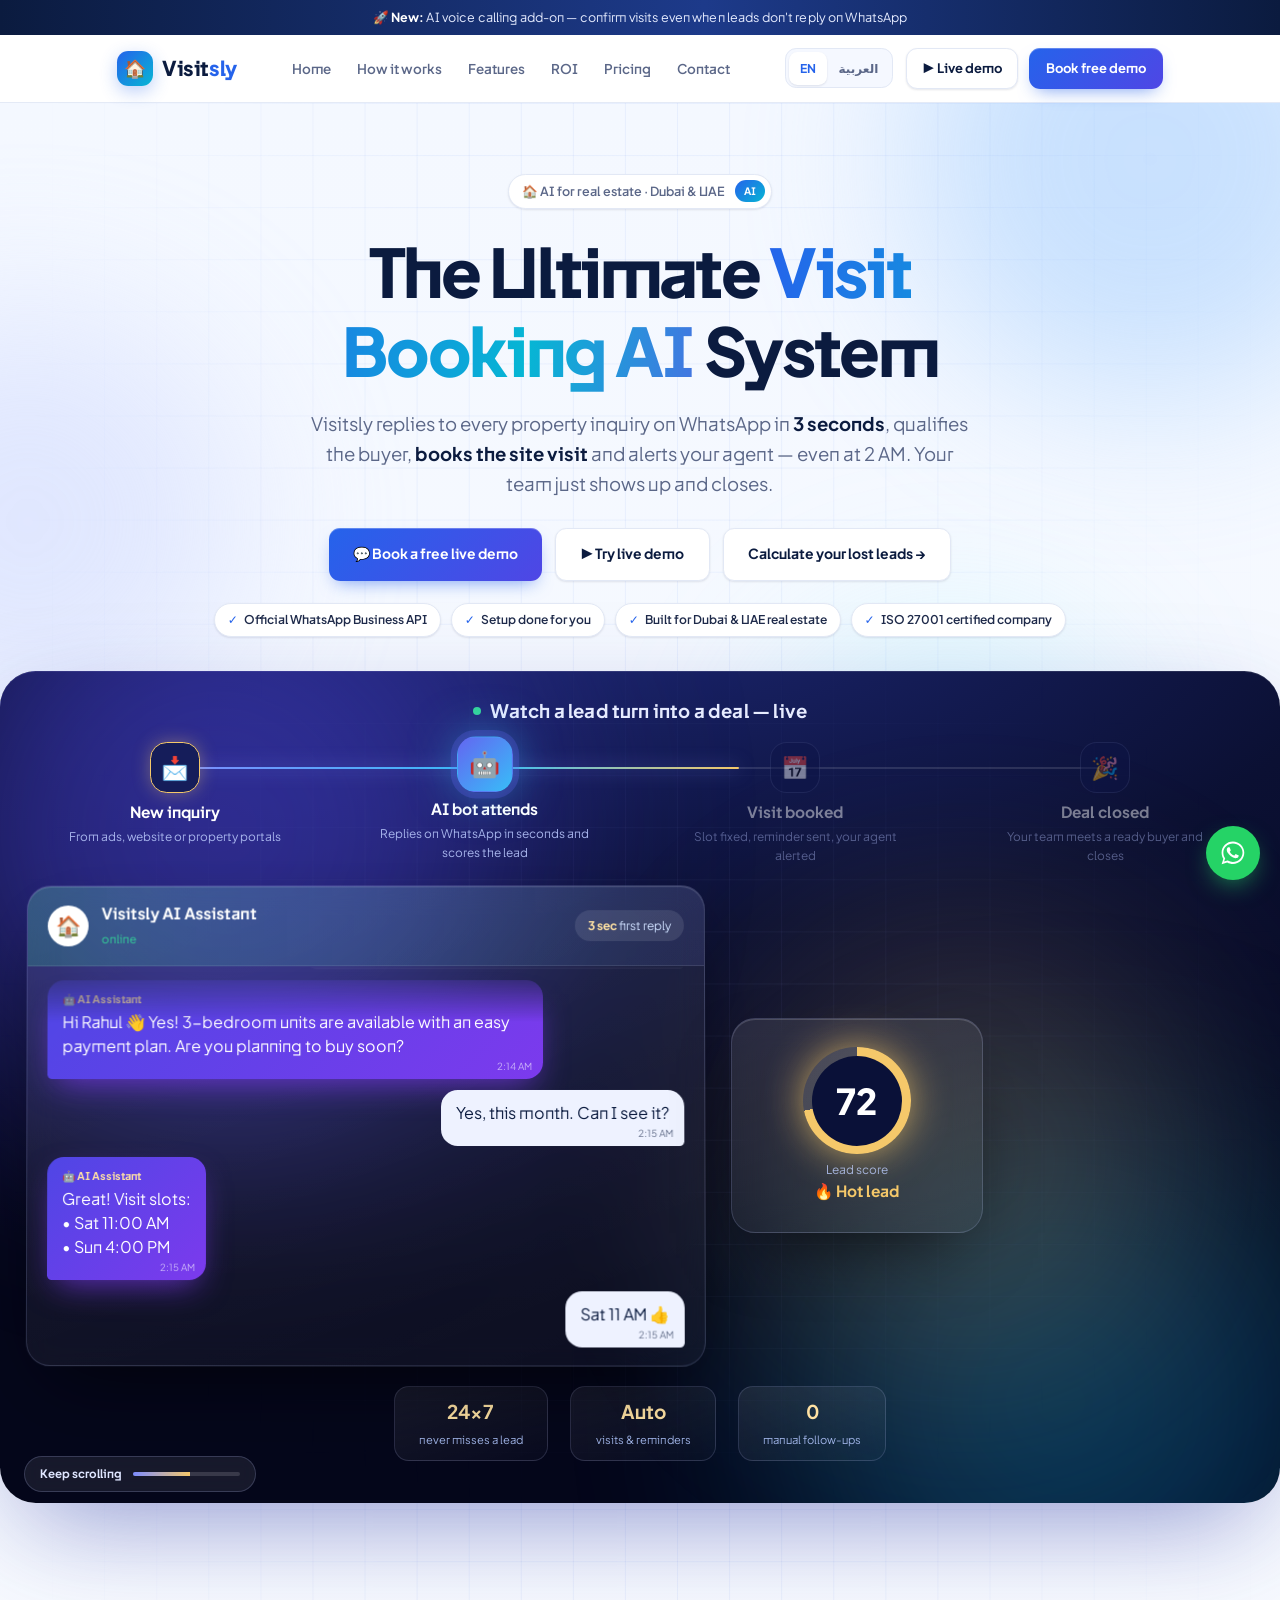
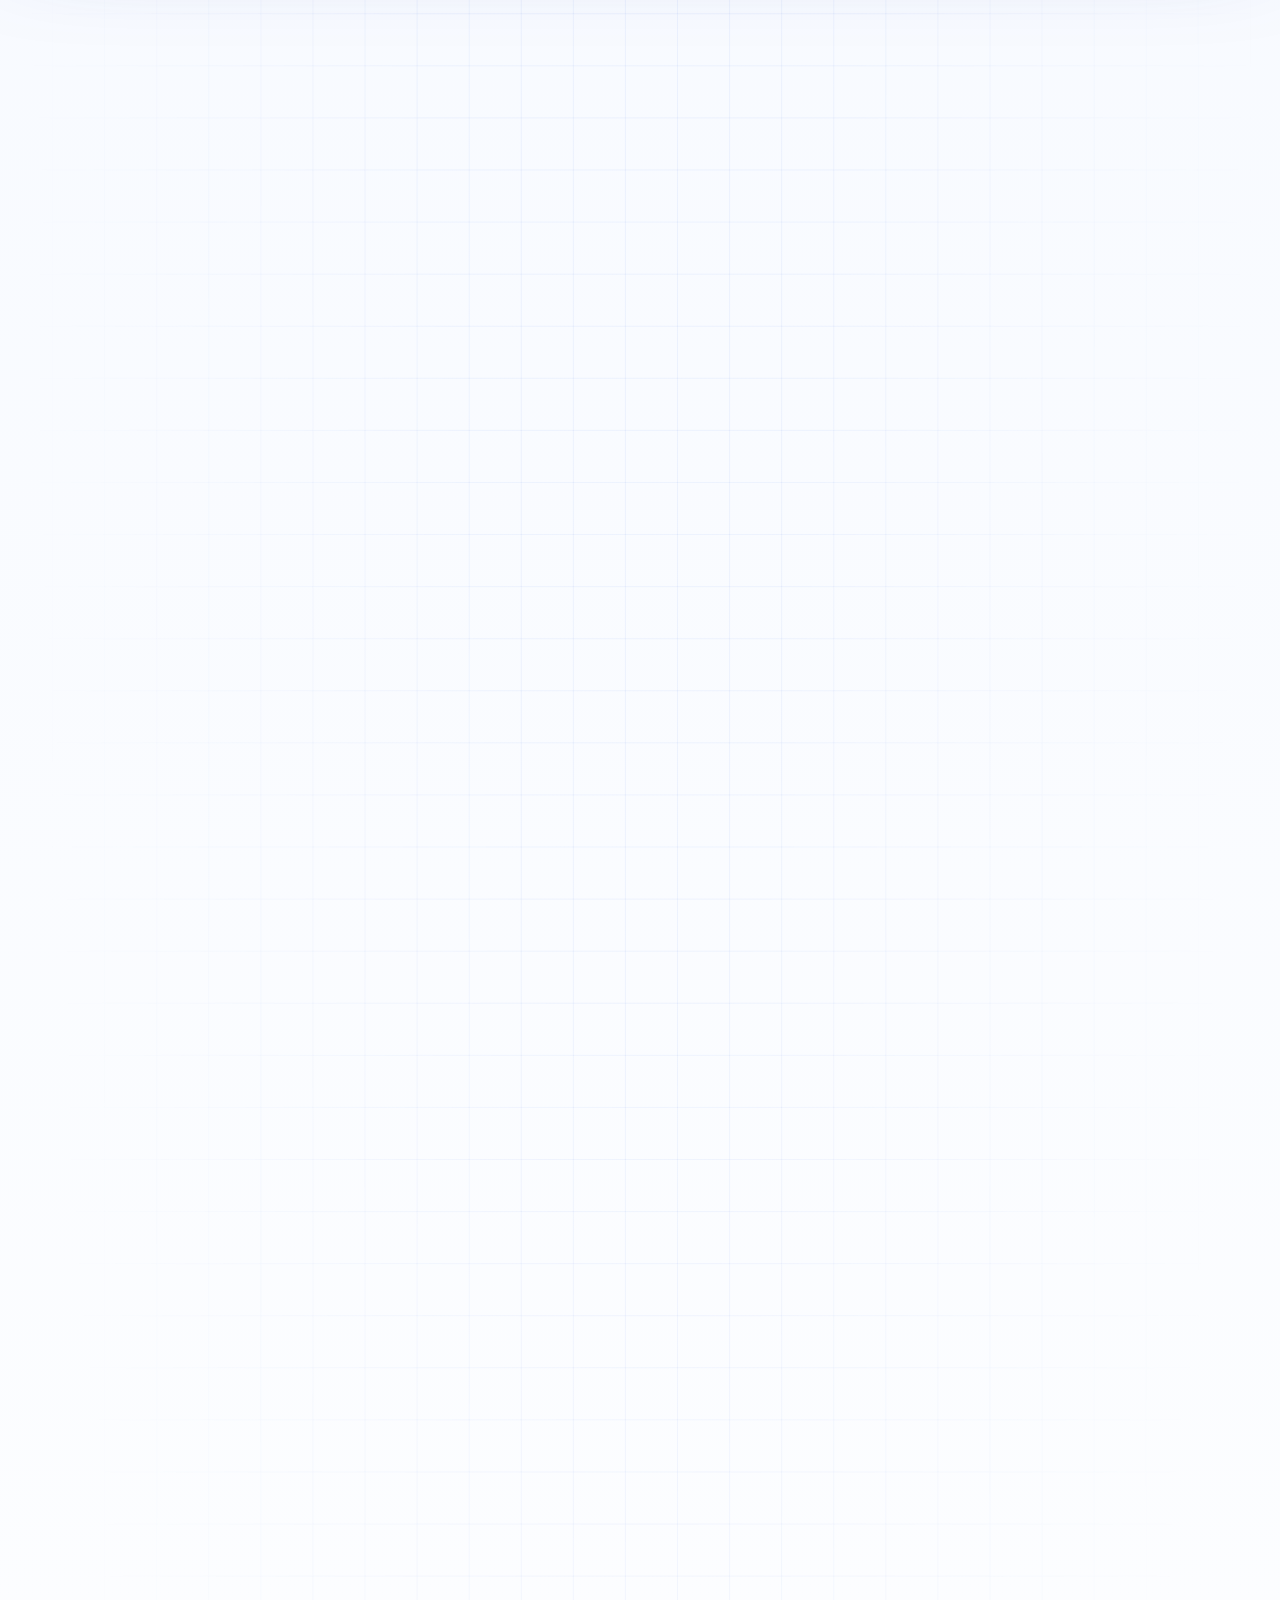
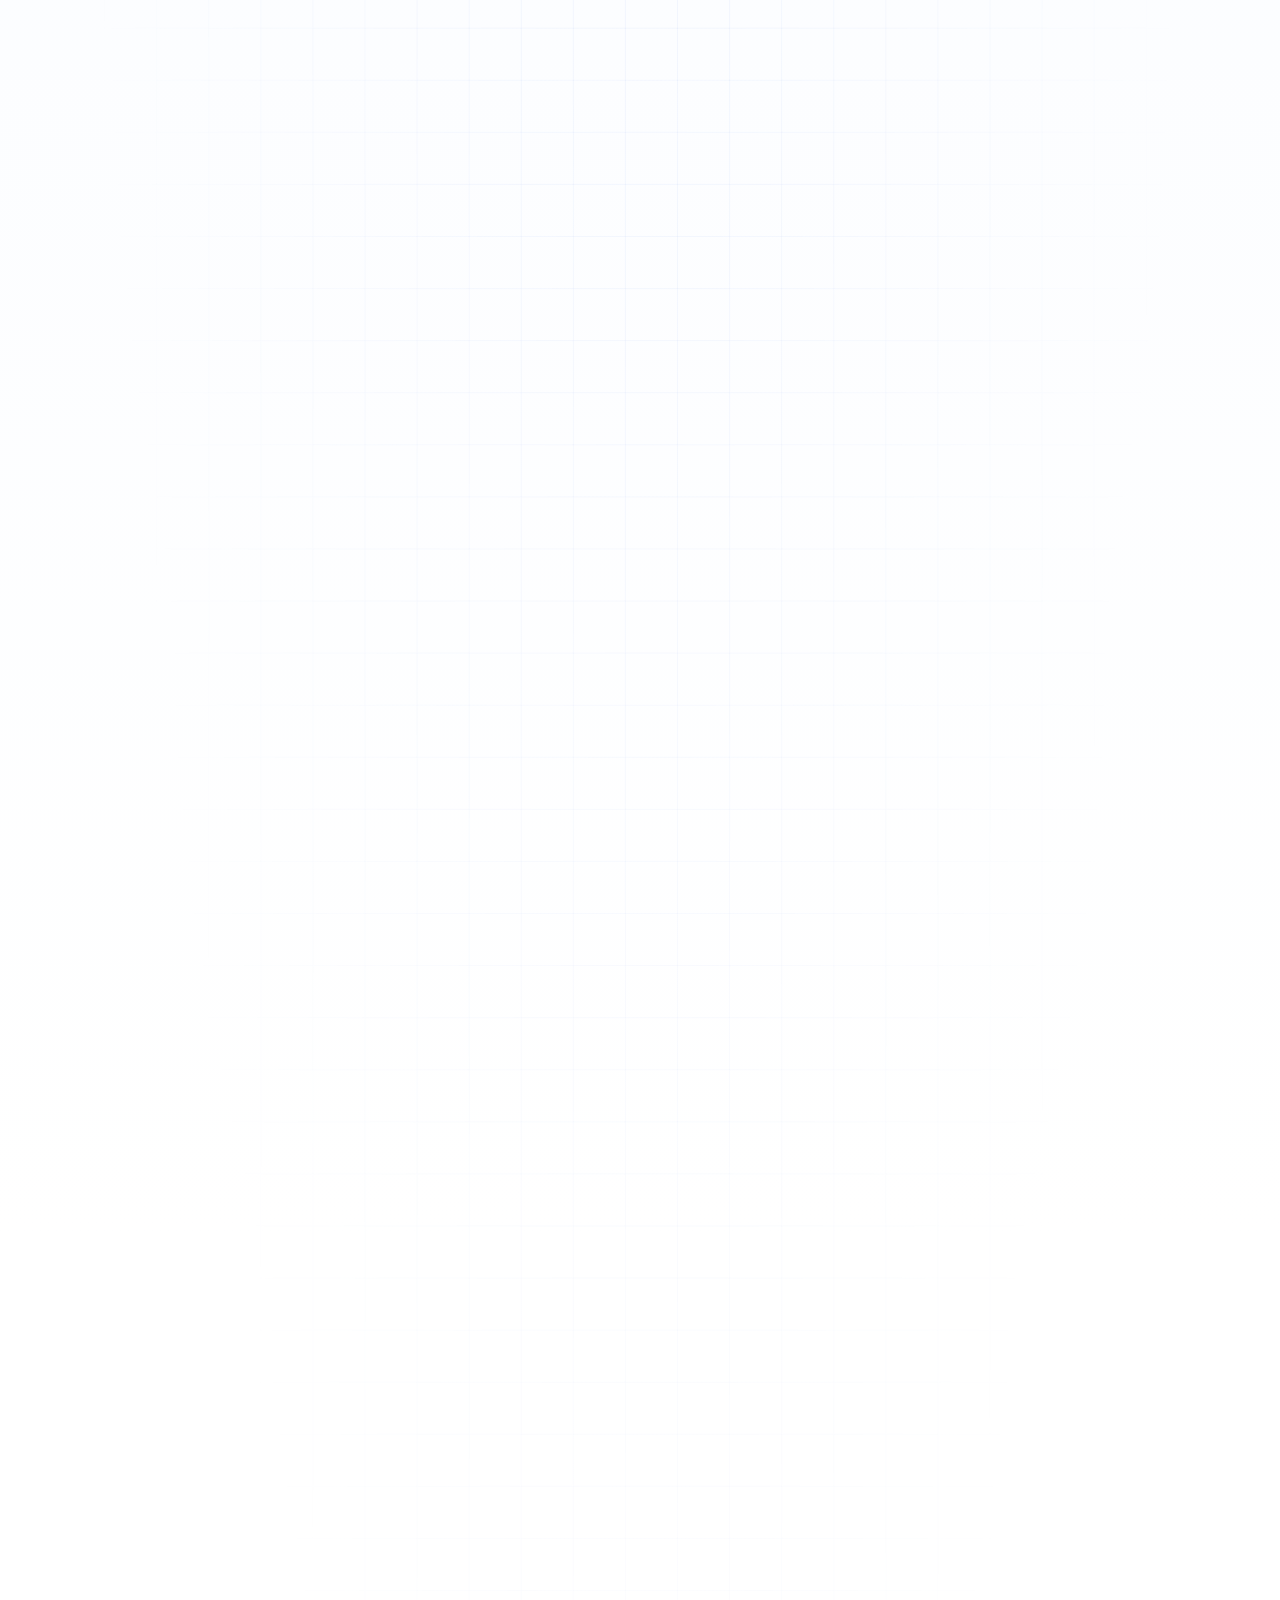
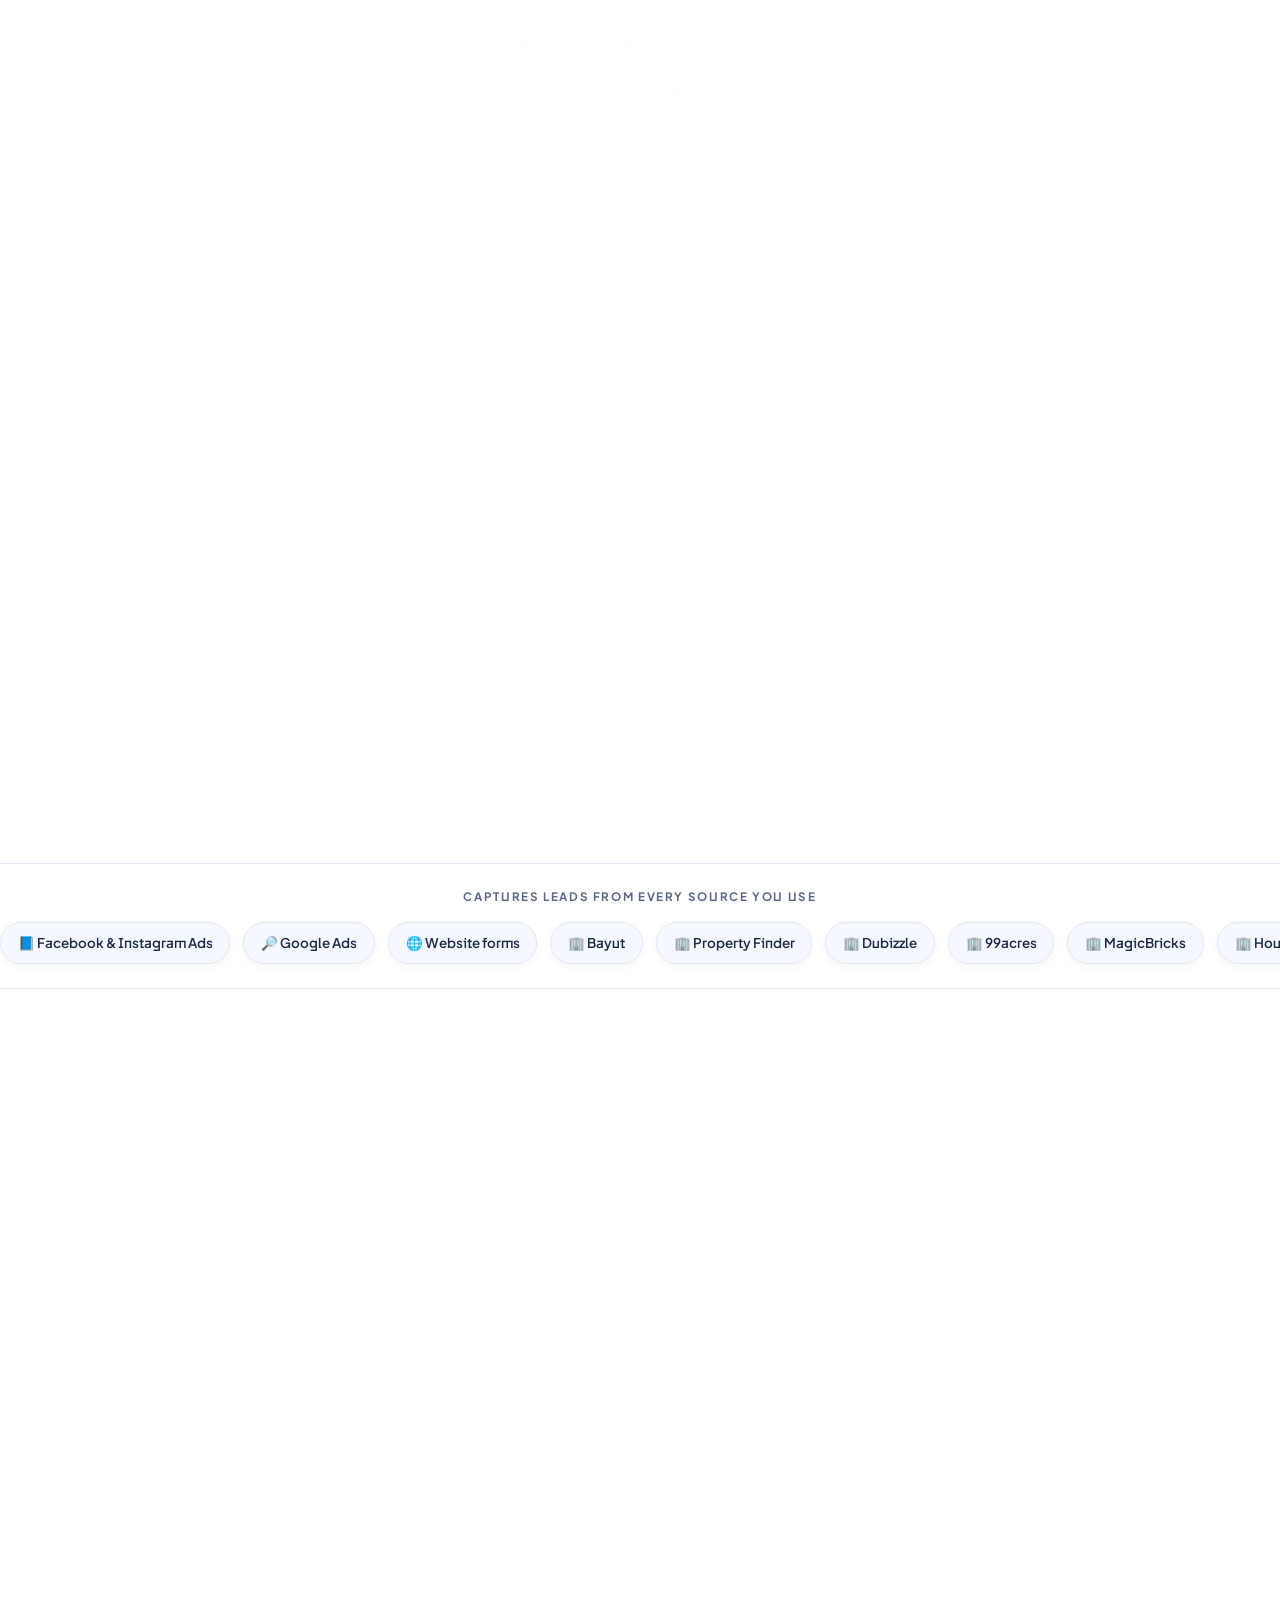
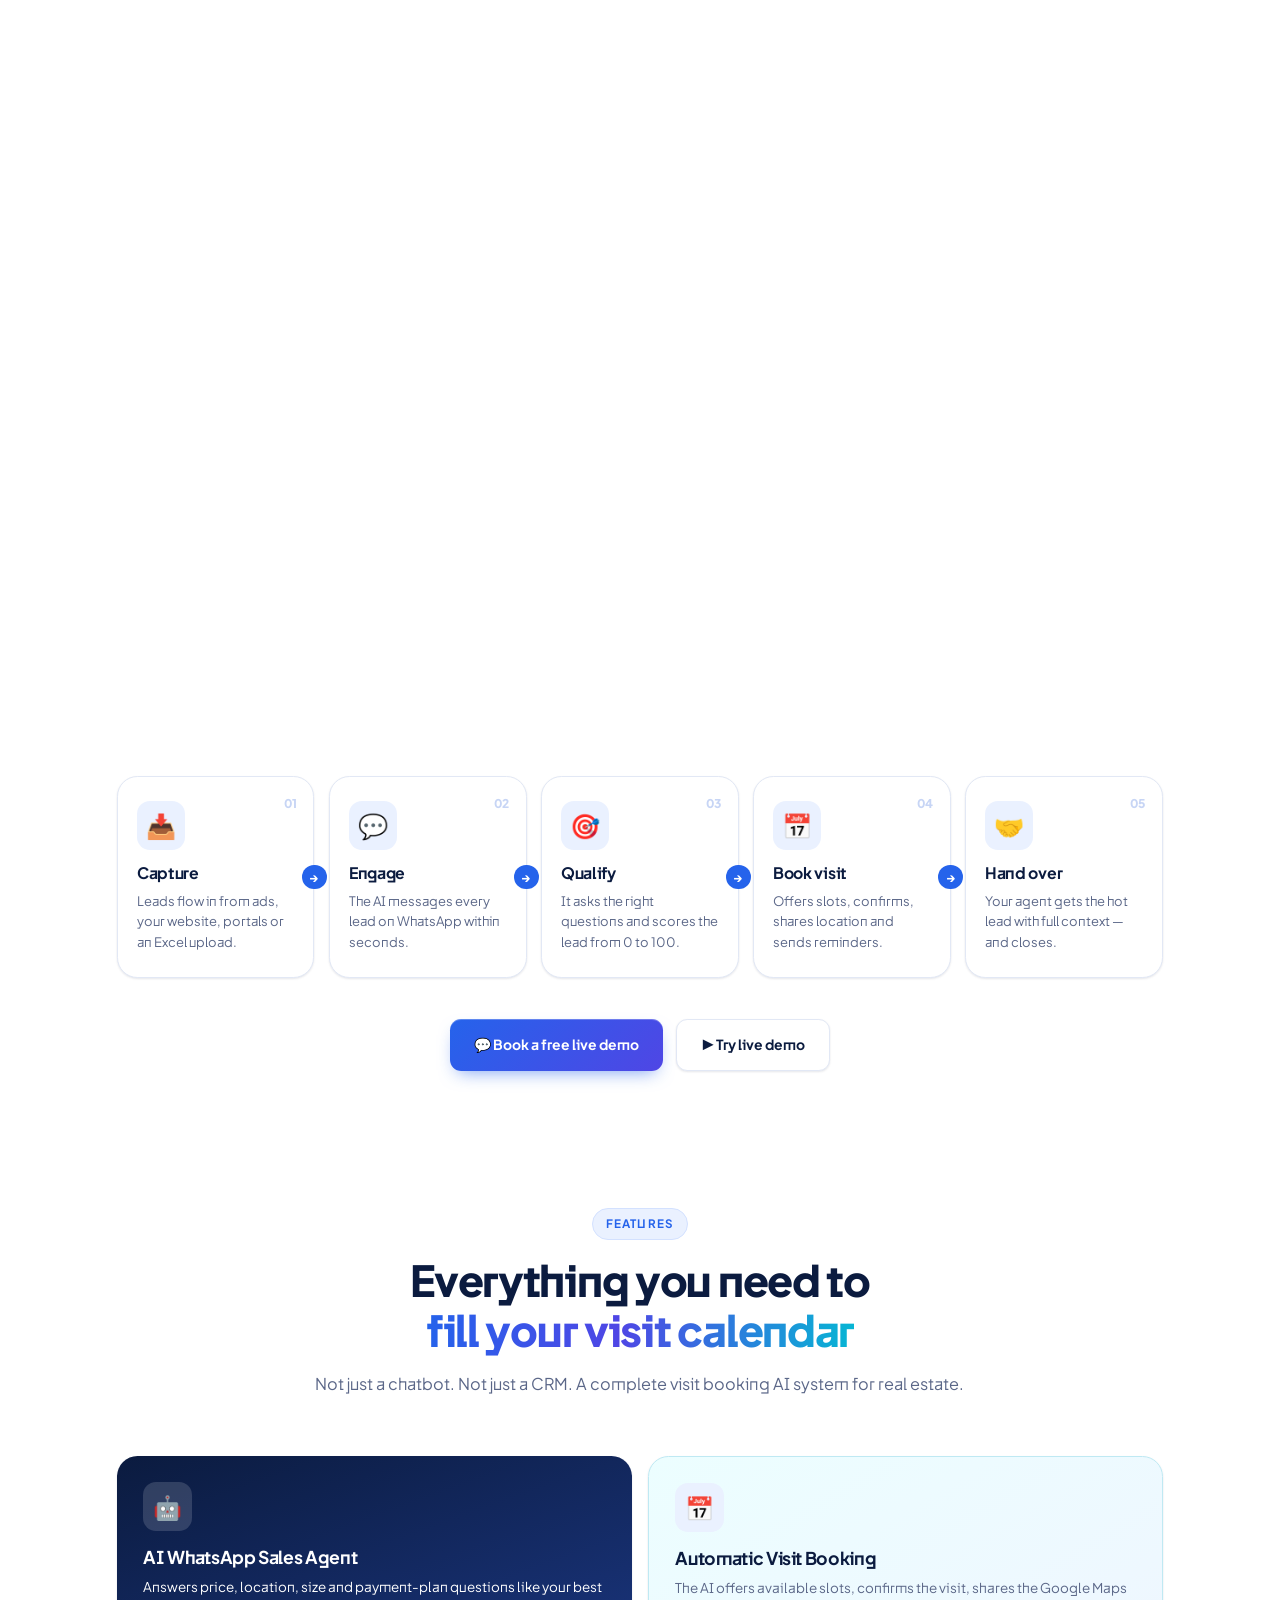
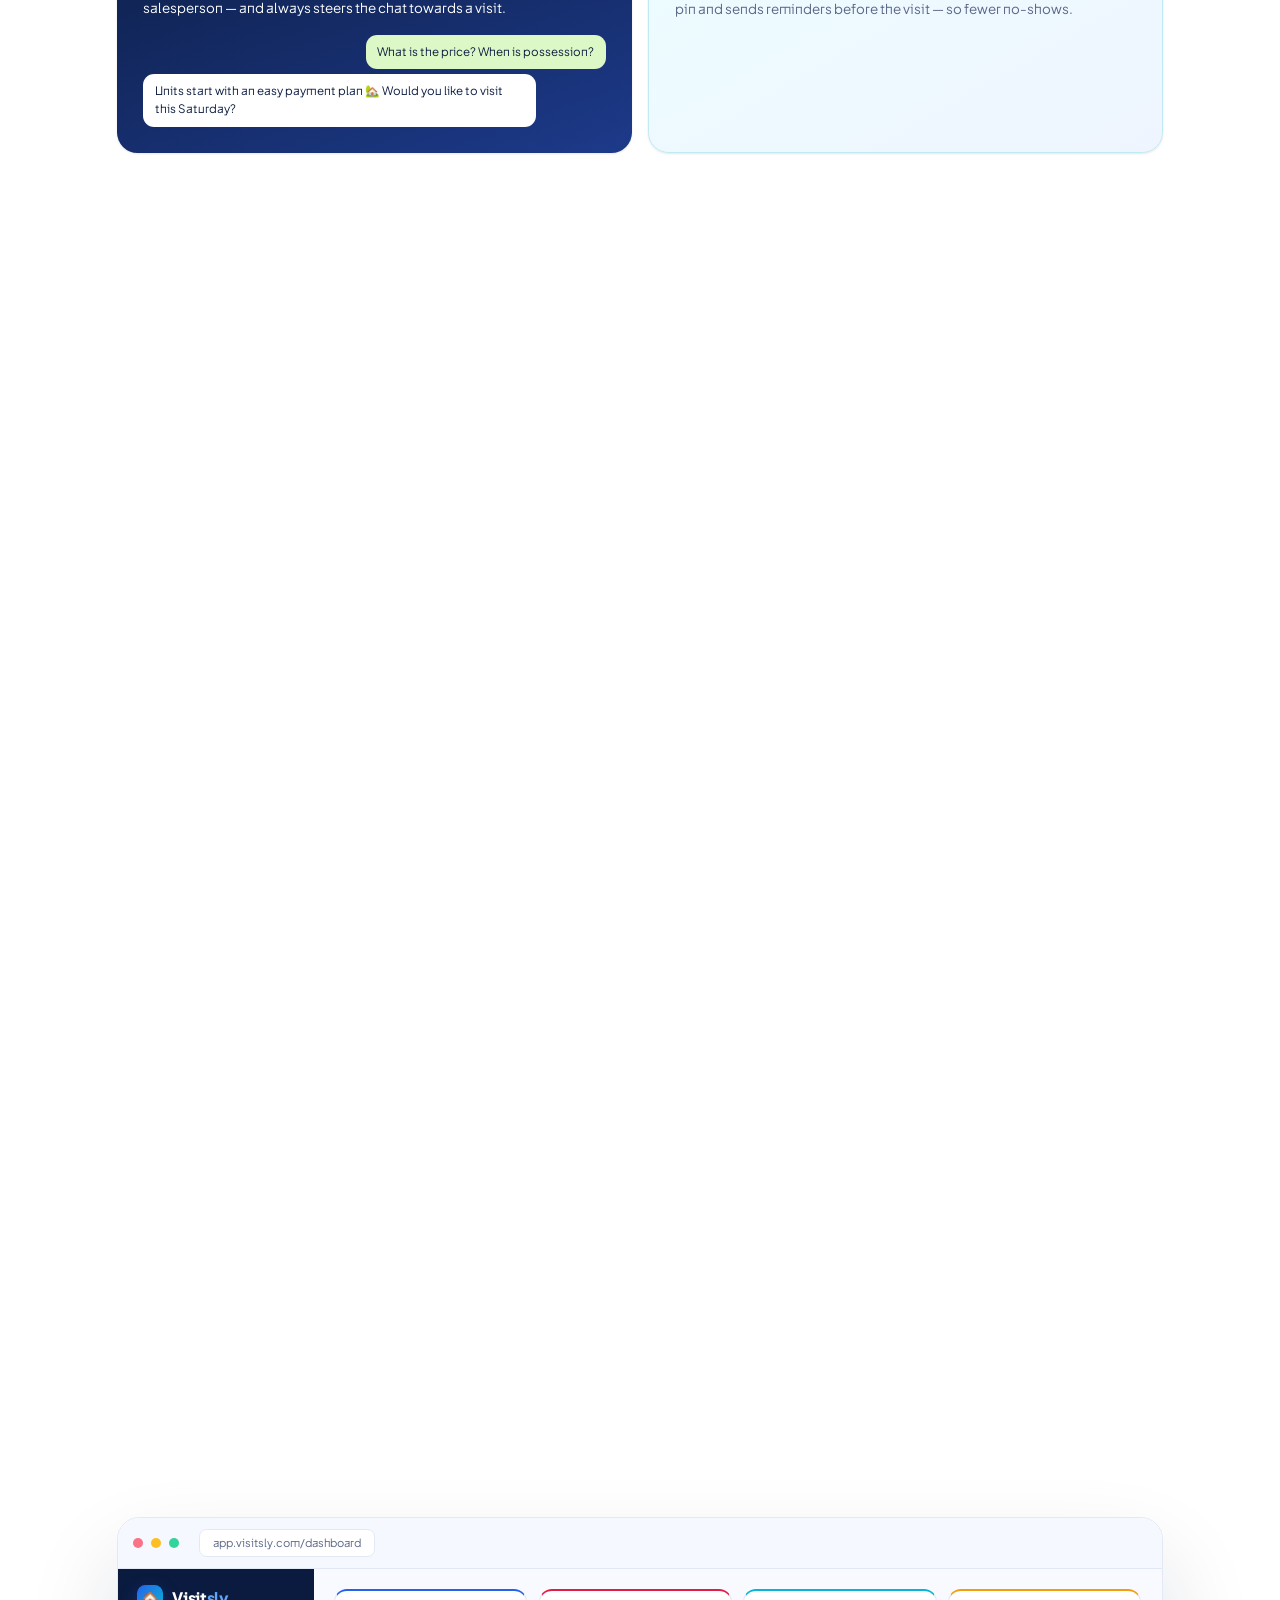
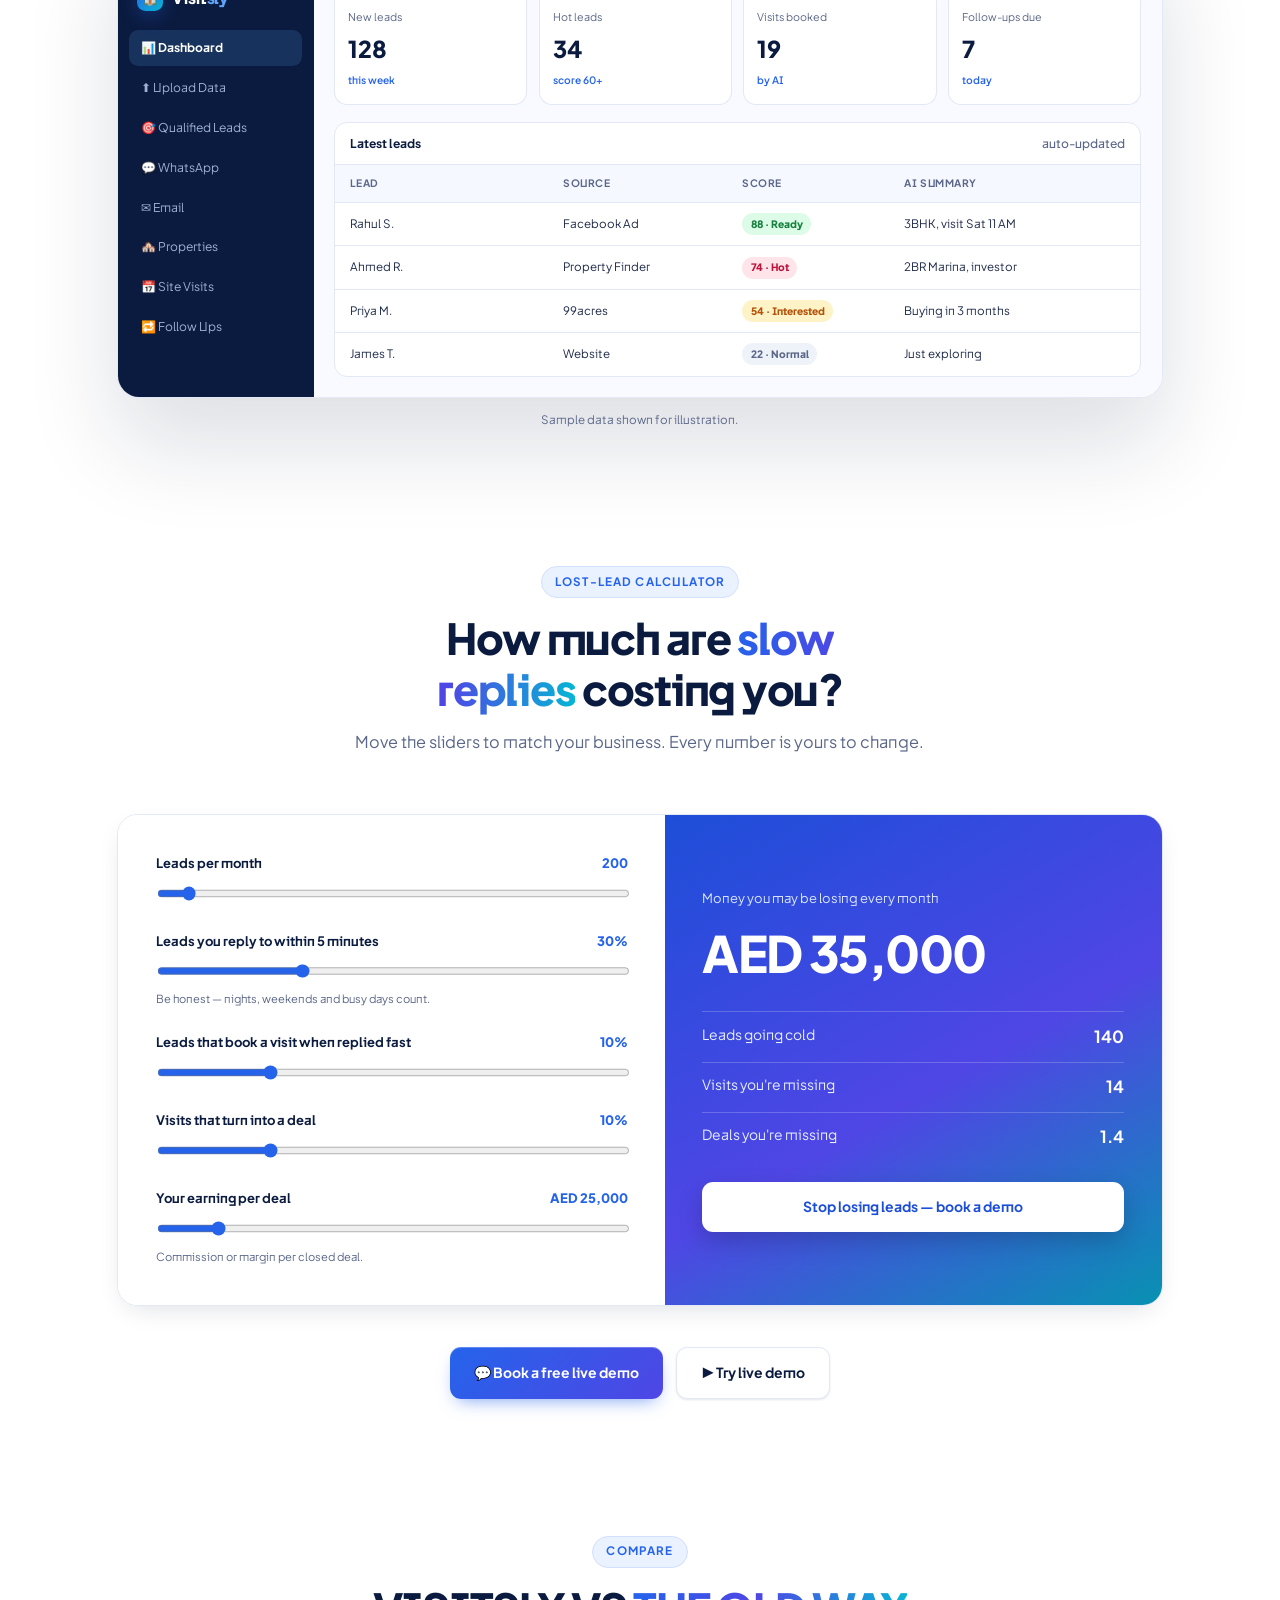
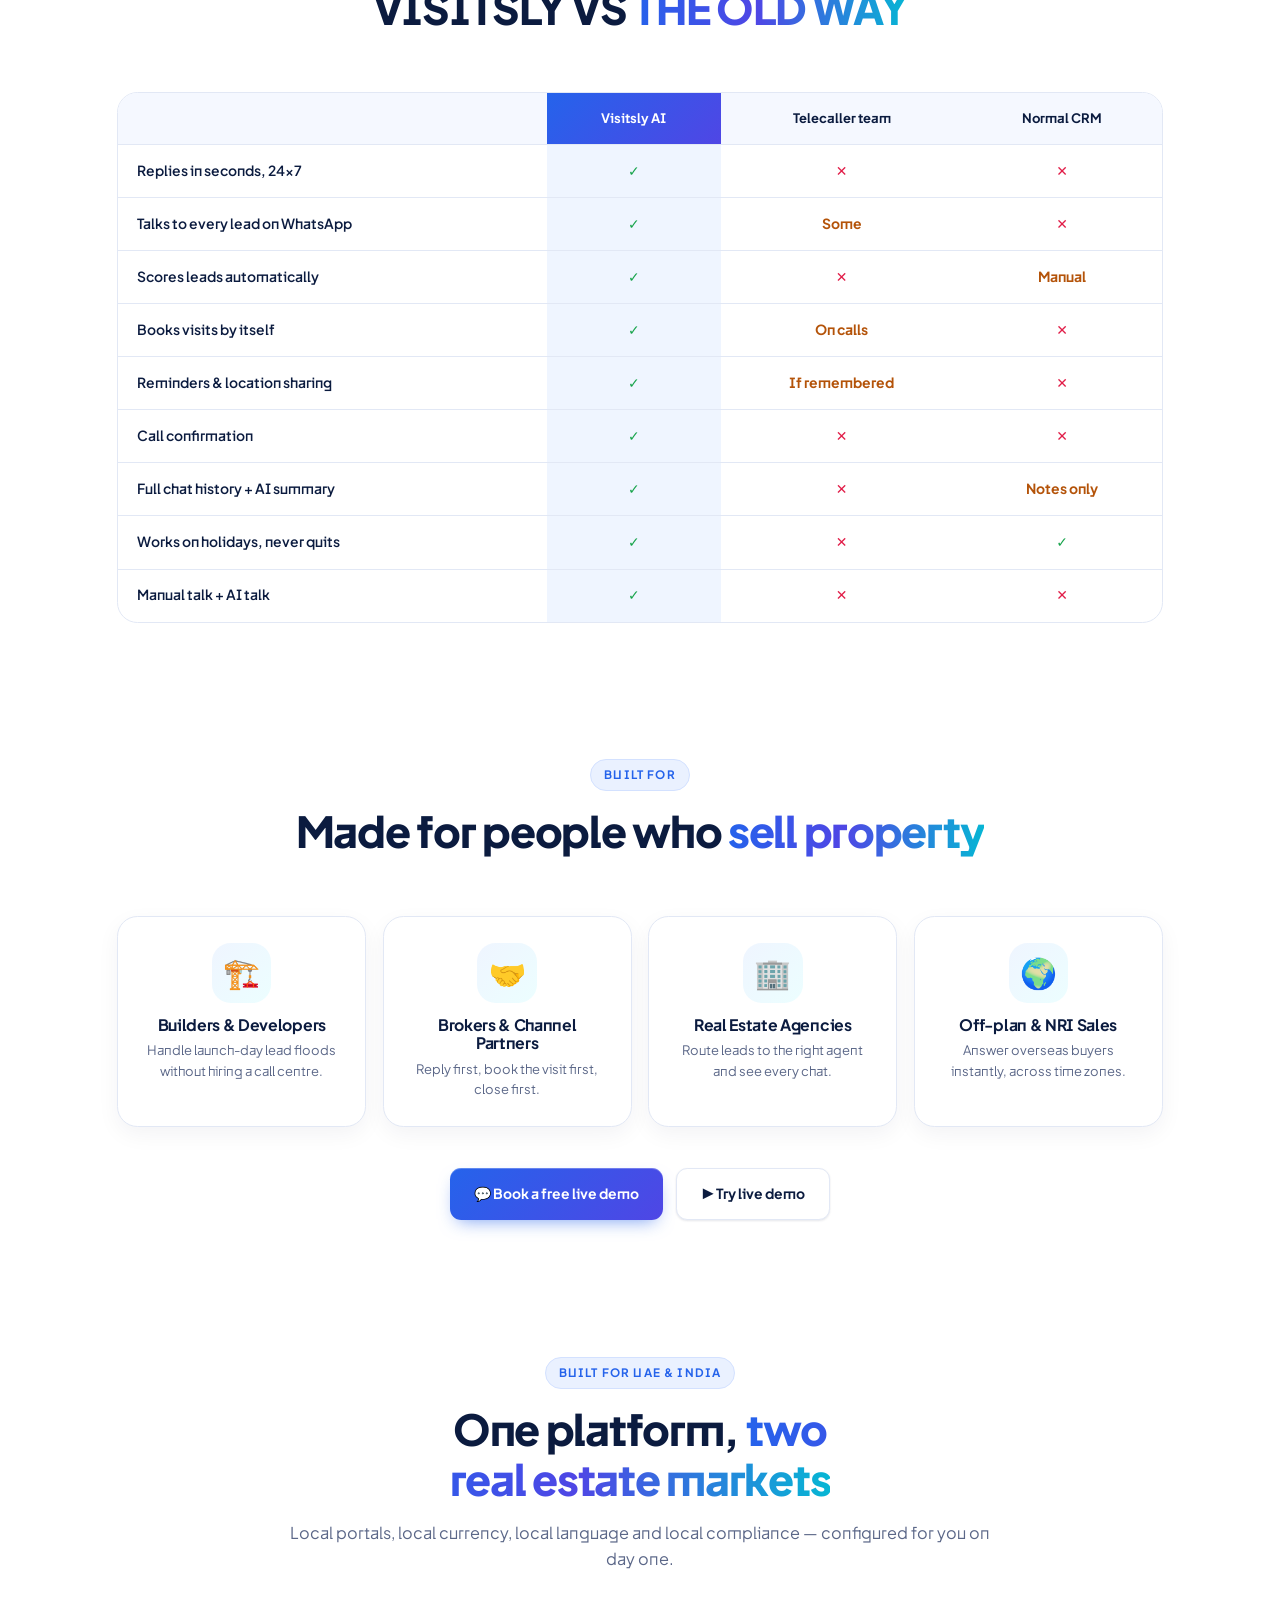
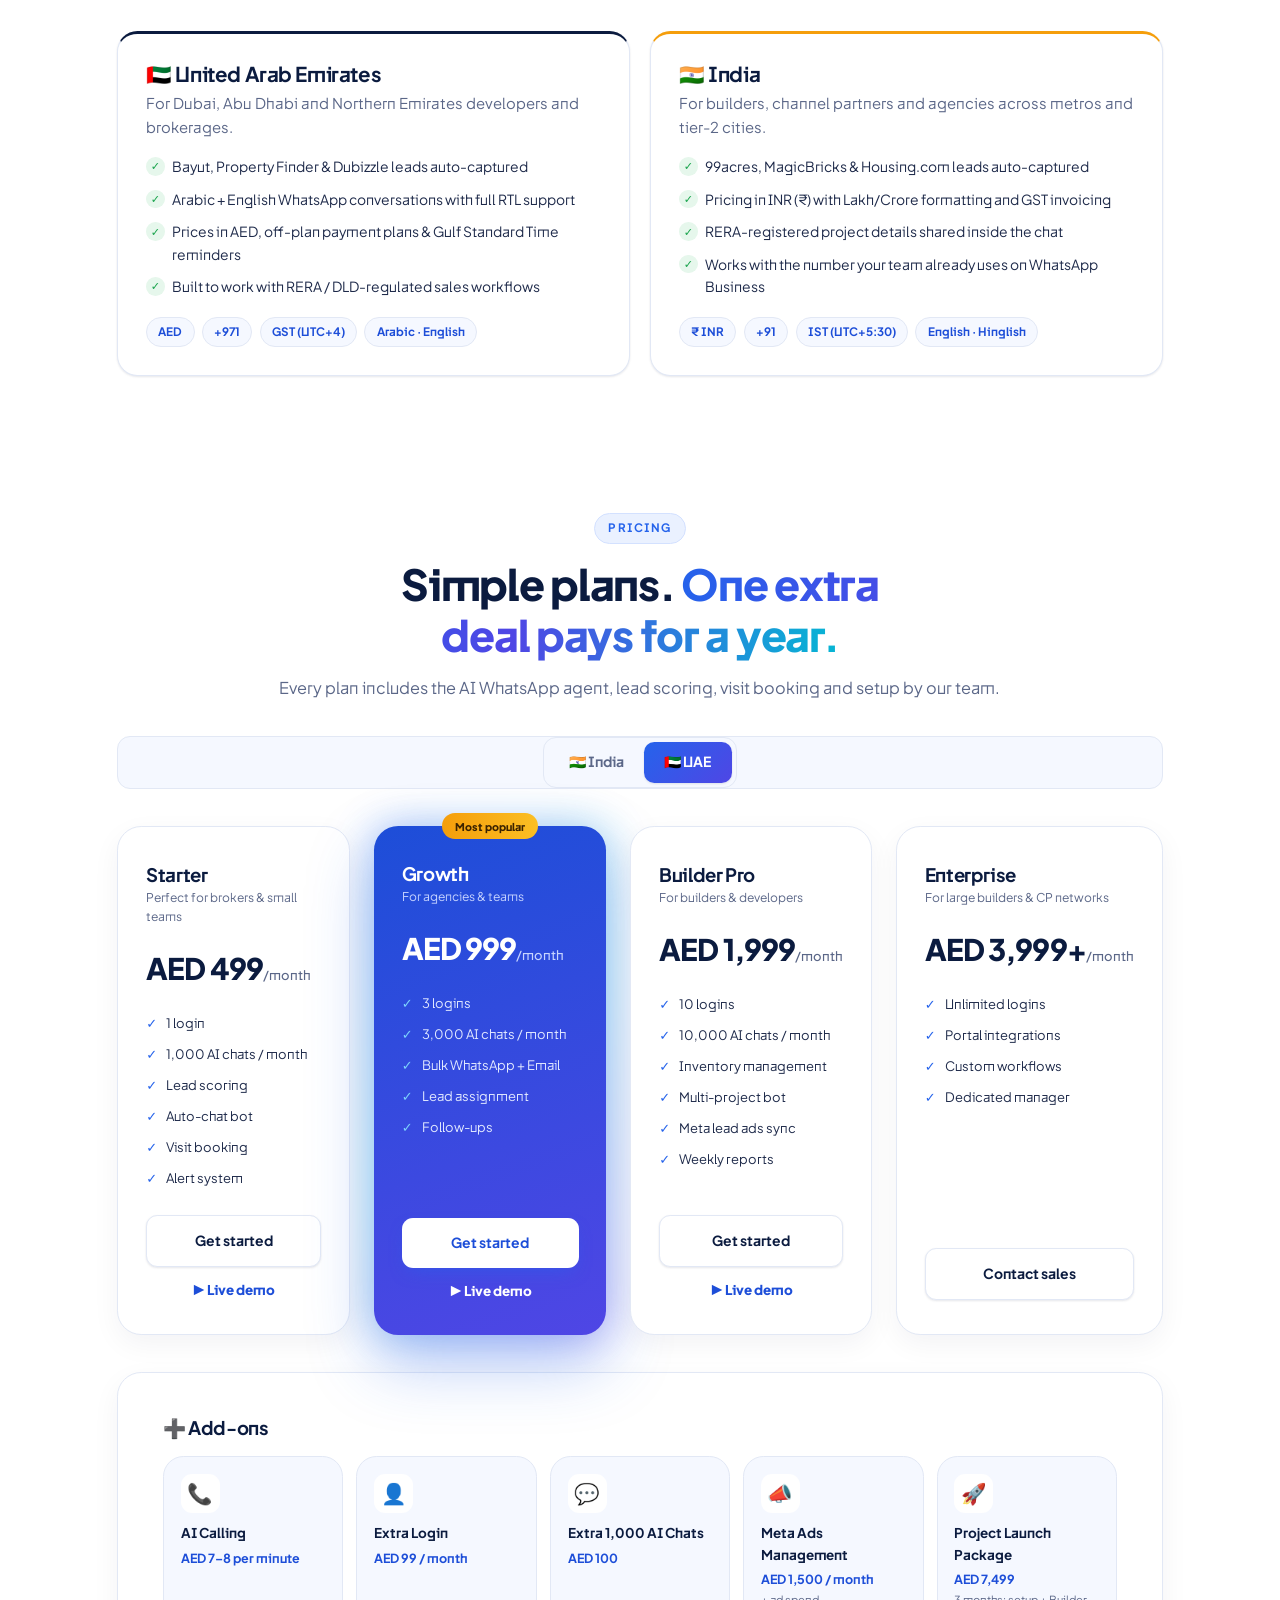
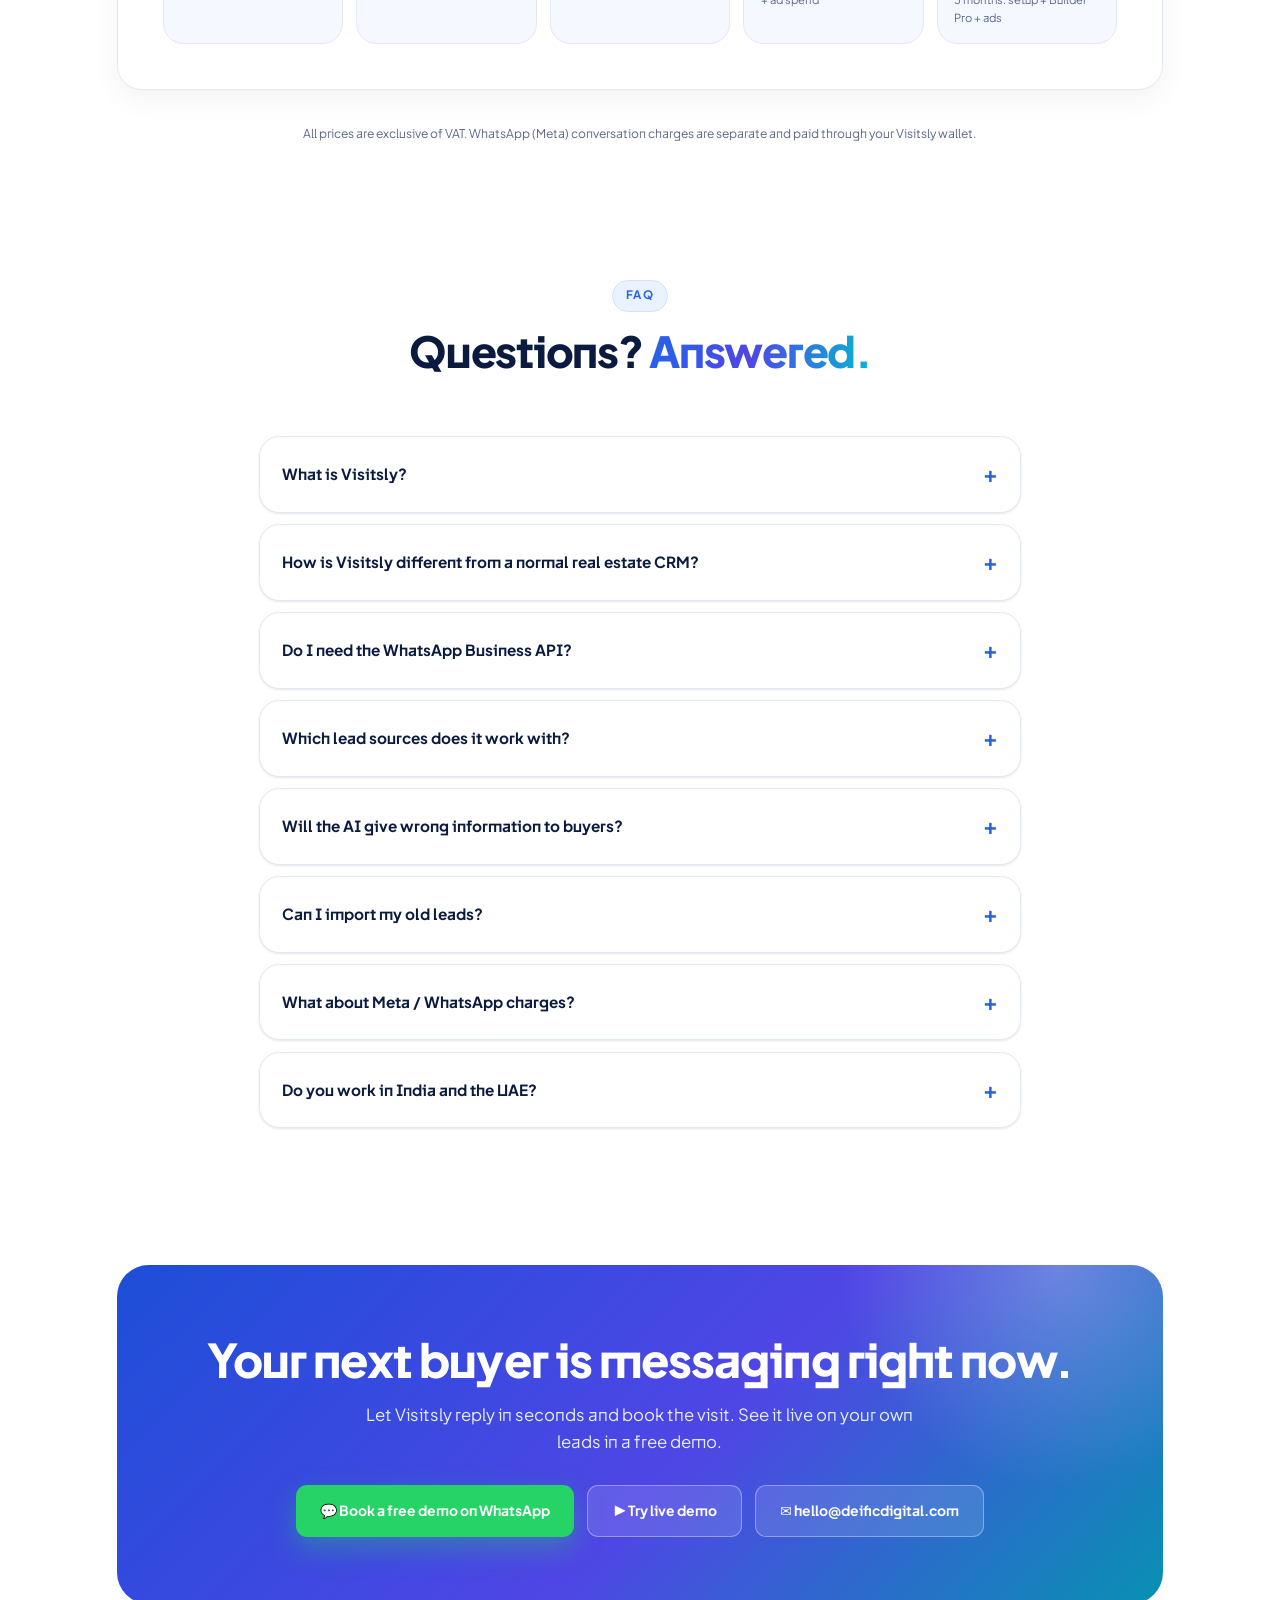
==== commit e1c51d53: "animation" ====
--- a/index.html
+++ b/index.html
@@ -5220,6 +5220,30 @@
           track.style.height = H * (SCROLL + 1) + "px"; force = true;
         }
         window.vsAnimRestart = function () { A = ANIM[LANG]; root.classList.toggle("vx-rtl", LANG === "ar"); build(); force = true; };
+        /* ---- frame snapping: scrolling always settles on a complete scene ---- */
+        var STOPS = [0, 15, 30, 48, 66, 80, 100], snapT = null, tries = 0, settledY = window.scrollY, snapTimer;
+        window.vsProgress = function () { readTarget(); return target * 100; };
+        function snapEnd() {
+          readTarget();
+          var pp = target * 100, i, t = null, near = false;
+          if (pp <= 0.05 || pp >= 99.95) { snapT = null; settledY = window.scrollY; return; }
+          for (i = 0; i < STOPS.length; i++) if (Math.abs(STOPS[i] - pp) < 0.6) near = true;
+          if (snapT == null) {
+            if (near) { settledY = window.scrollY; return; }
+            if (window.scrollY >= settledY) { for (i = 0; i < STOPS.length; i++) if (STOPS[i] > pp) { t = STOPS[i]; break; } }
+            else { for (i = 0; i < STOPS.length; i++) if (STOPS[i] < pp) t = STOPS[i]; }
+            if (t == null) { settledY = window.scrollY; return; }
+            snapT = t; tries = 0;
+          }
+          if (Math.abs(pp - snapT) < 0.5 || tries >= 4) { snapT = null; settledY = window.scrollY; return; }
+          tries++;
+          var range = track.getBoundingClientRect().height - pin.getBoundingClientRect().height;
+          window.scrollBy({ top: ((snapT - pp) / 100) * range, behavior: "smooth" });
+        }
+        window.addEventListener("scroll", function () { clearTimeout(snapTimer); snapTimer = setTimeout(snapEnd, 140); }, { passive: true });
+        ["wheel", "touchstart", "keydown", "mousedown"].forEach(function (ev) {
+          window.addEventListener(ev, function () { snapT = null; }, { passive: true });
+        });
         window.addEventListener("resize", fit); window.addEventListener("load", fit);
         root.classList.toggle("vx-rtl", LANG === "ar");
         build(); fit(); readTarget(); cur = target; loop();
